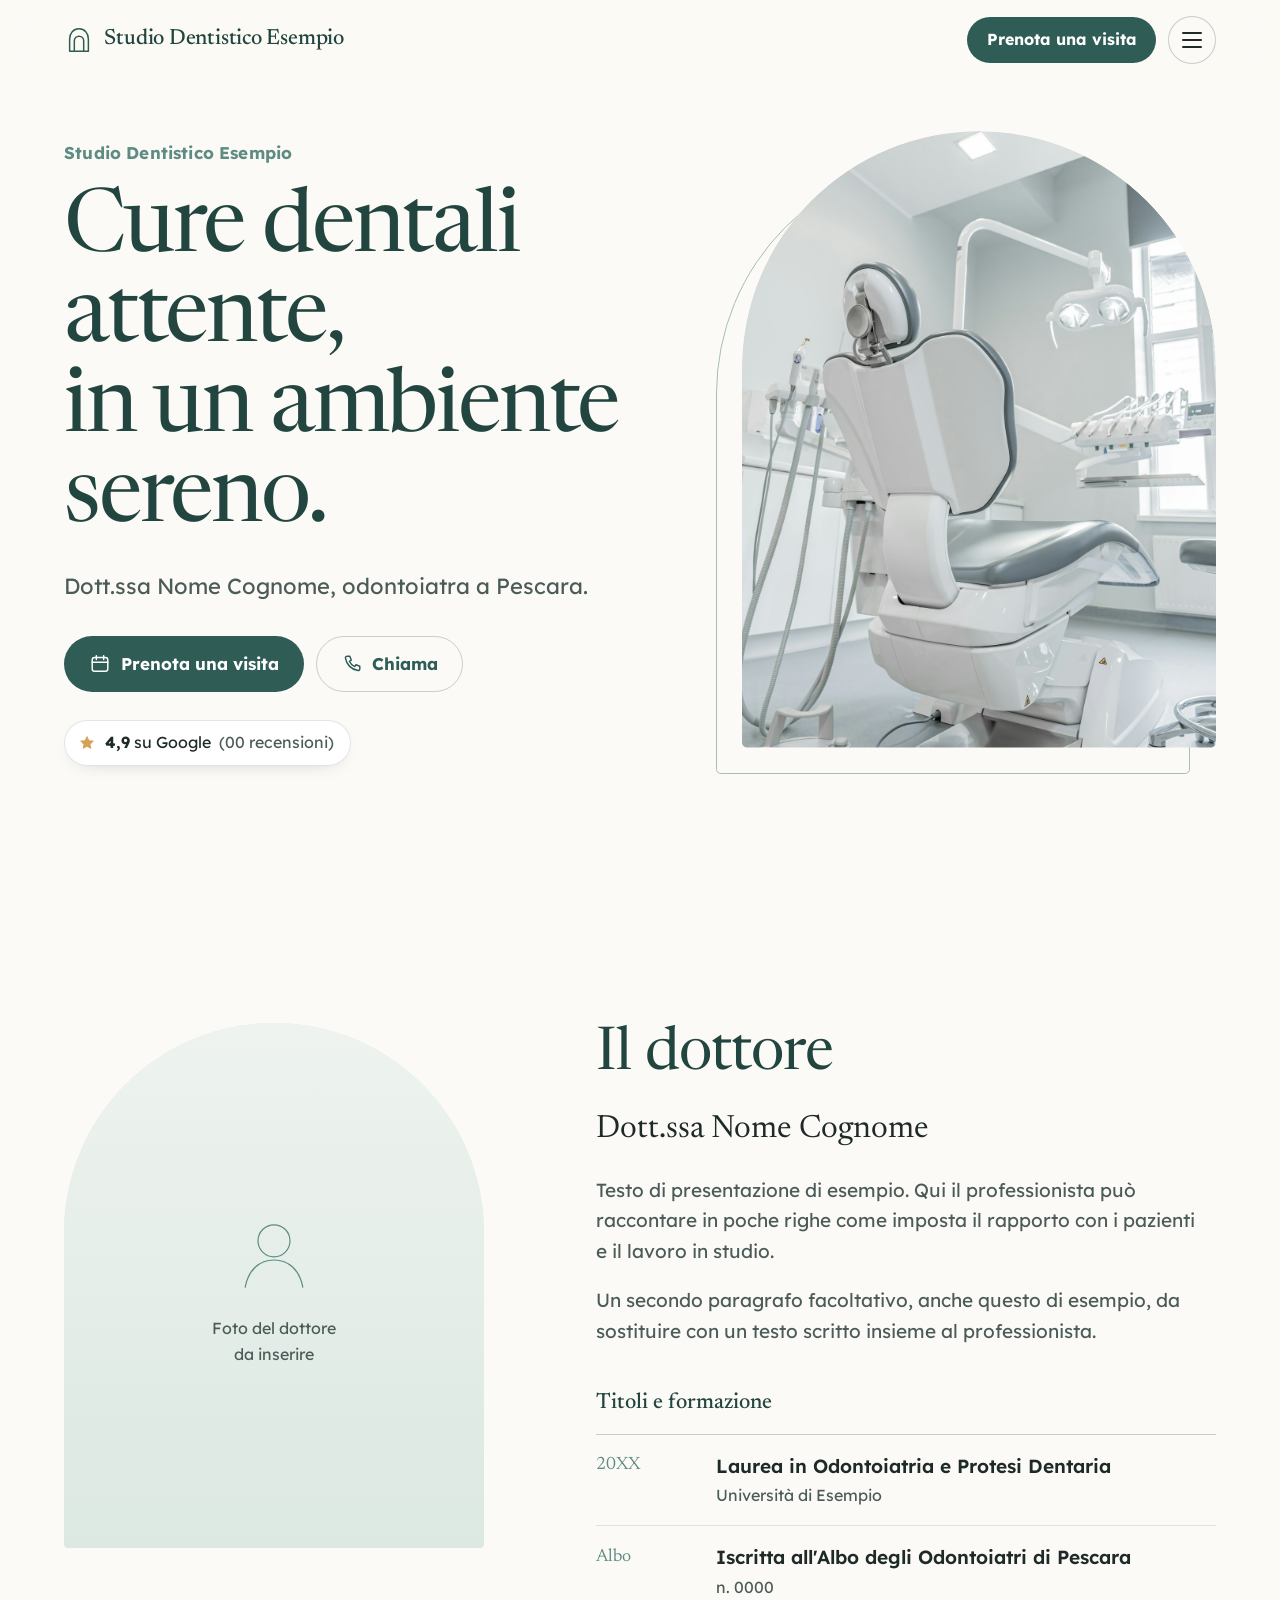
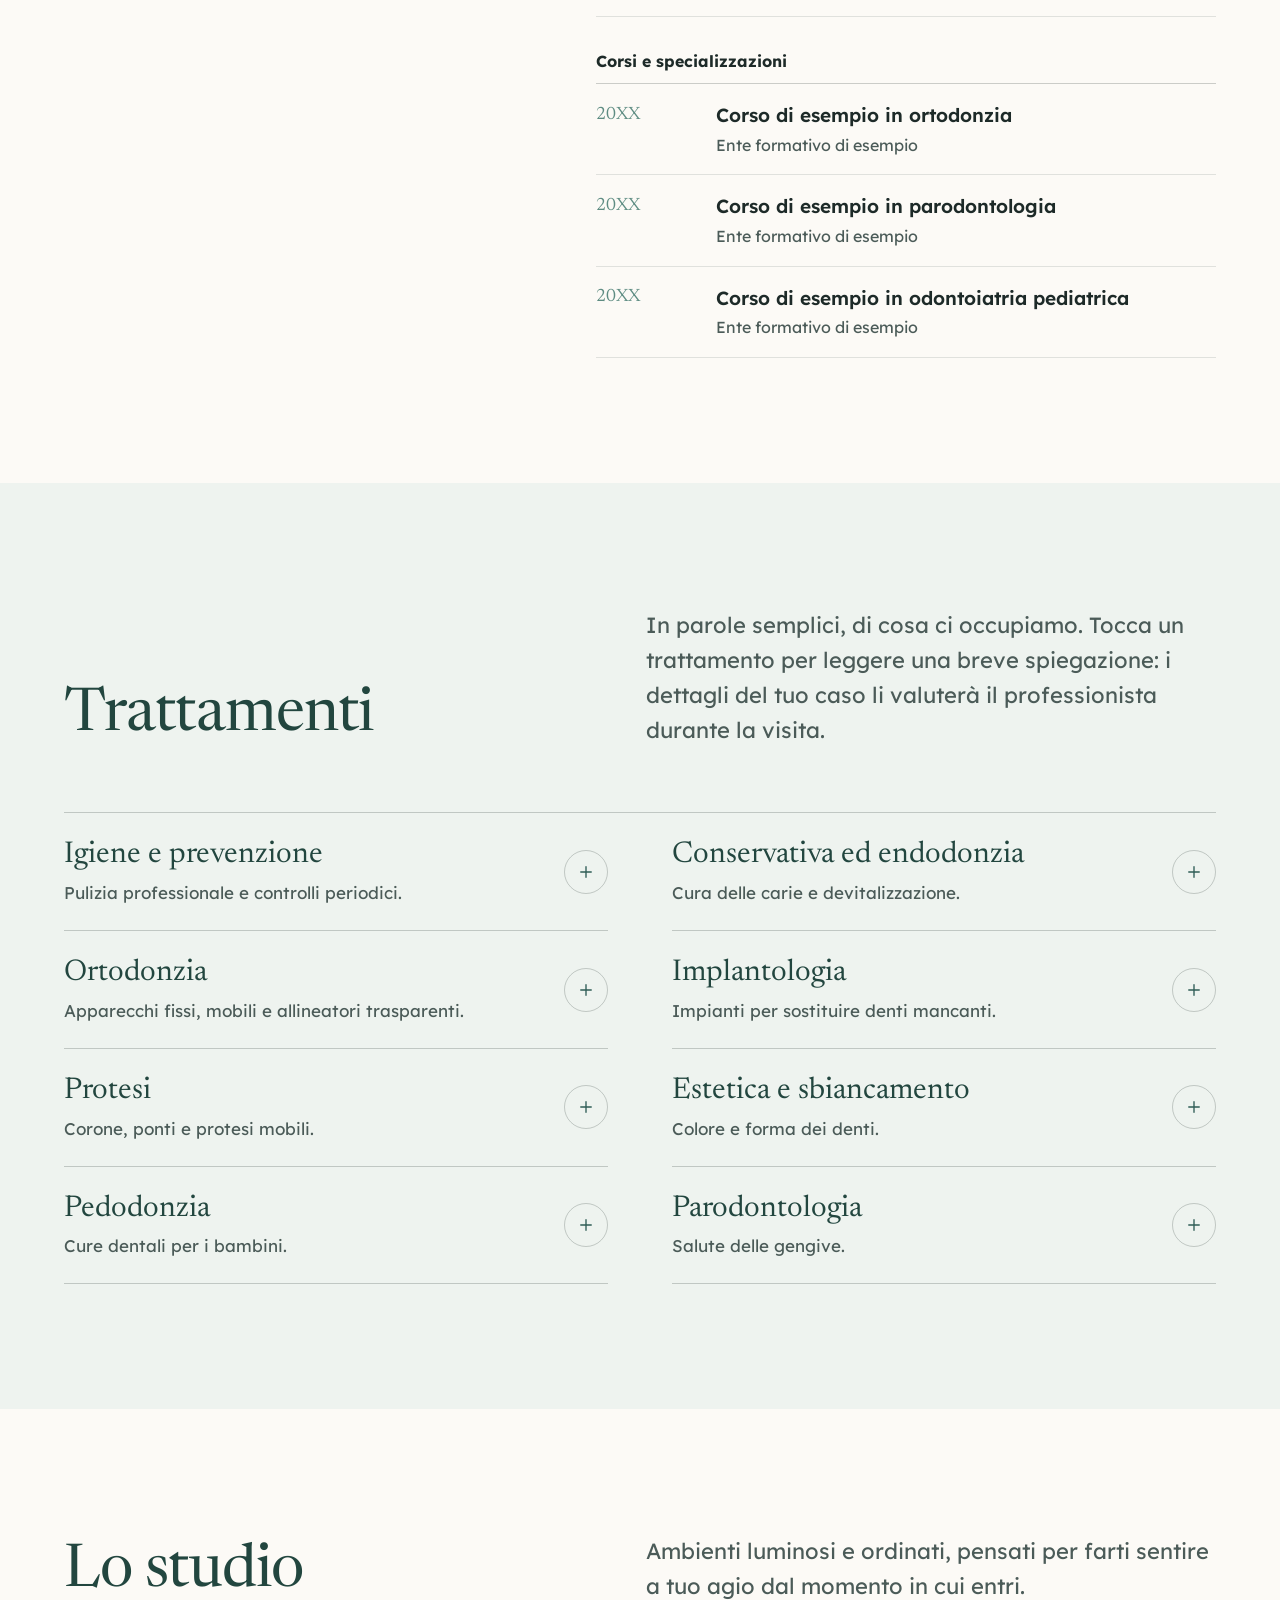
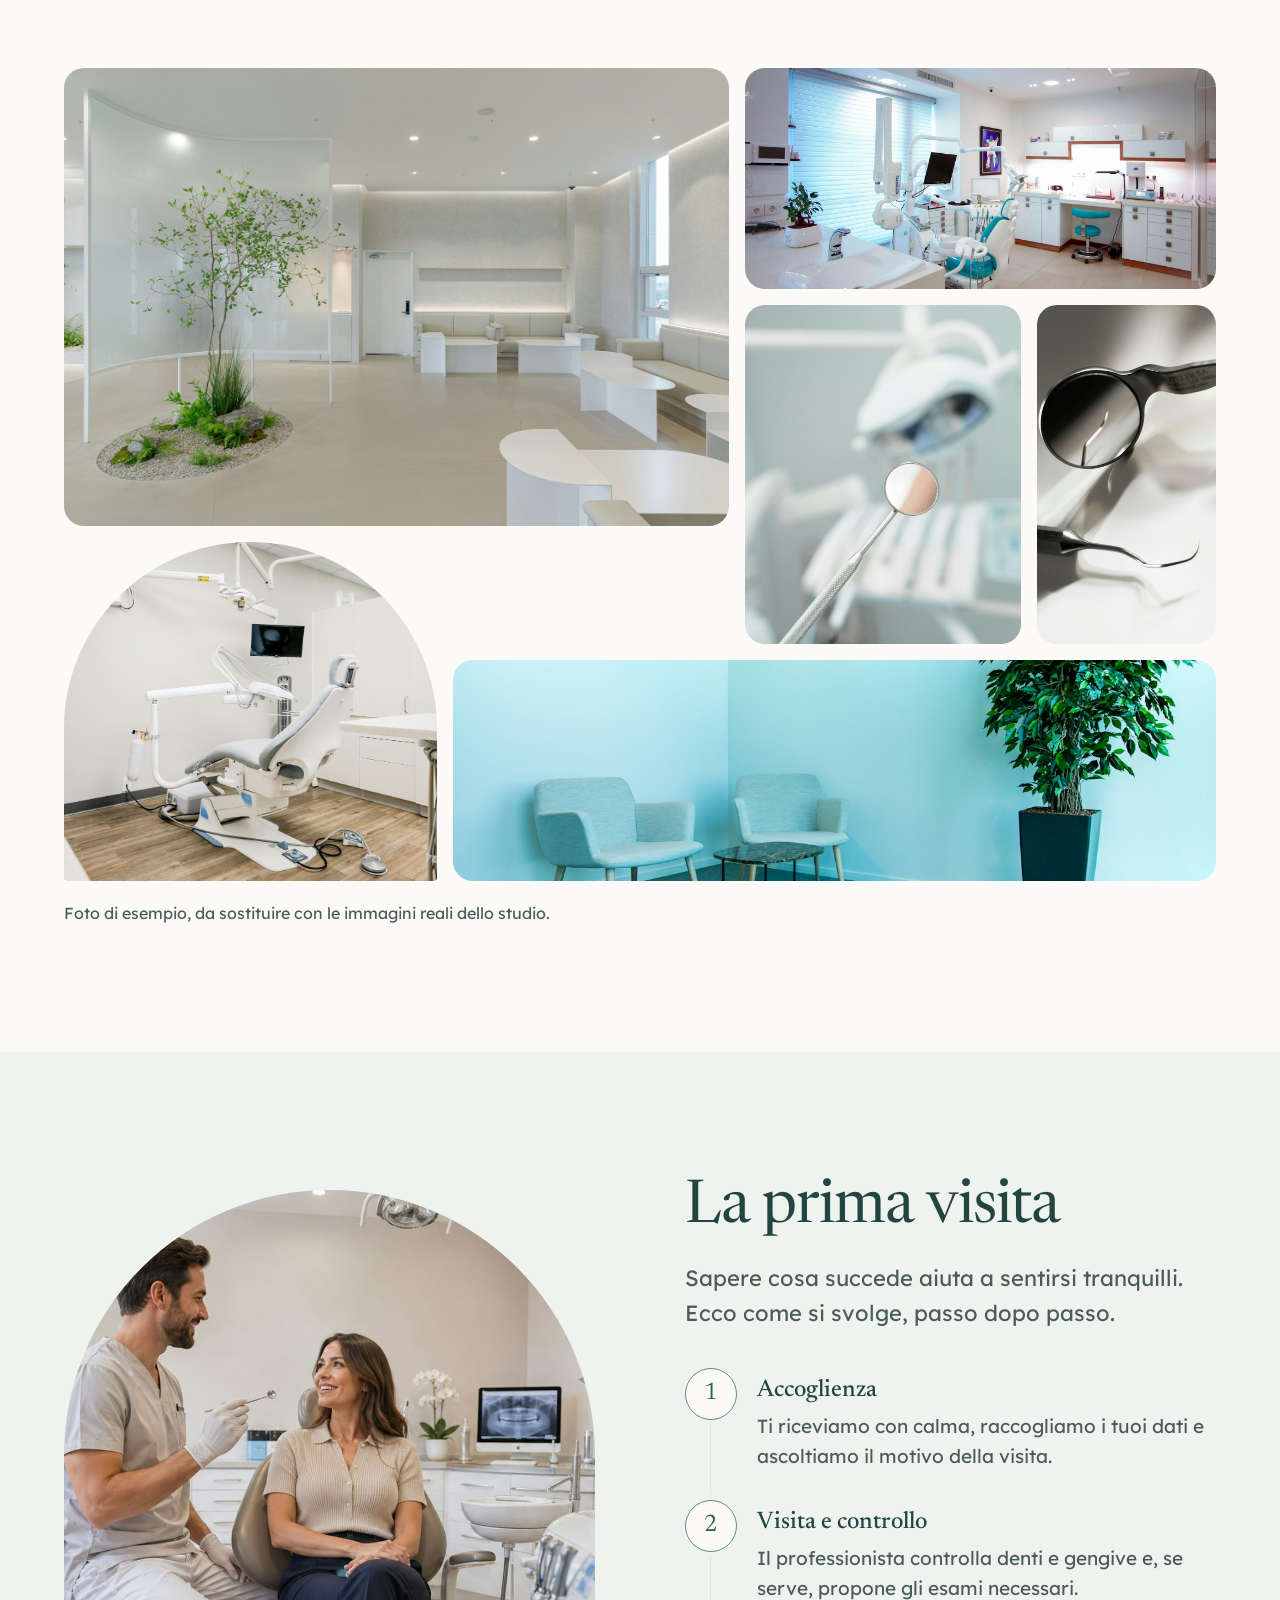
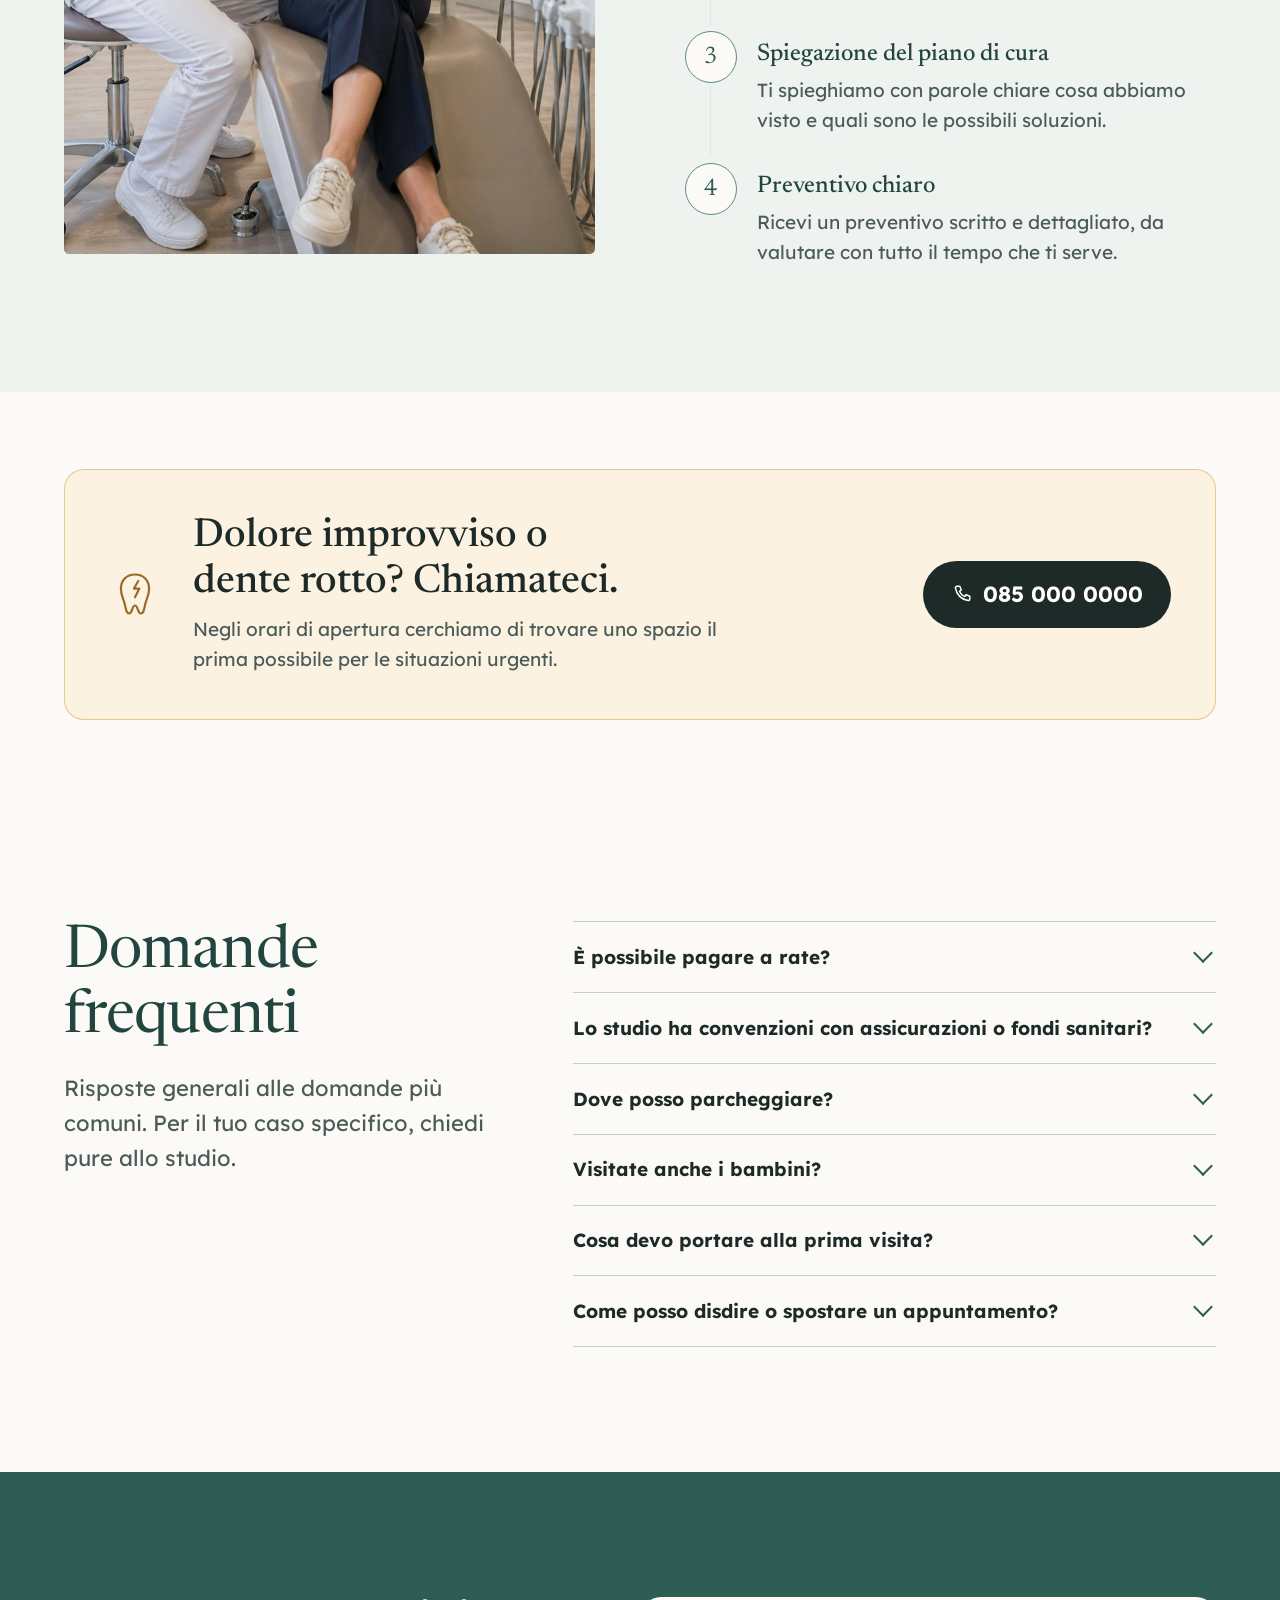
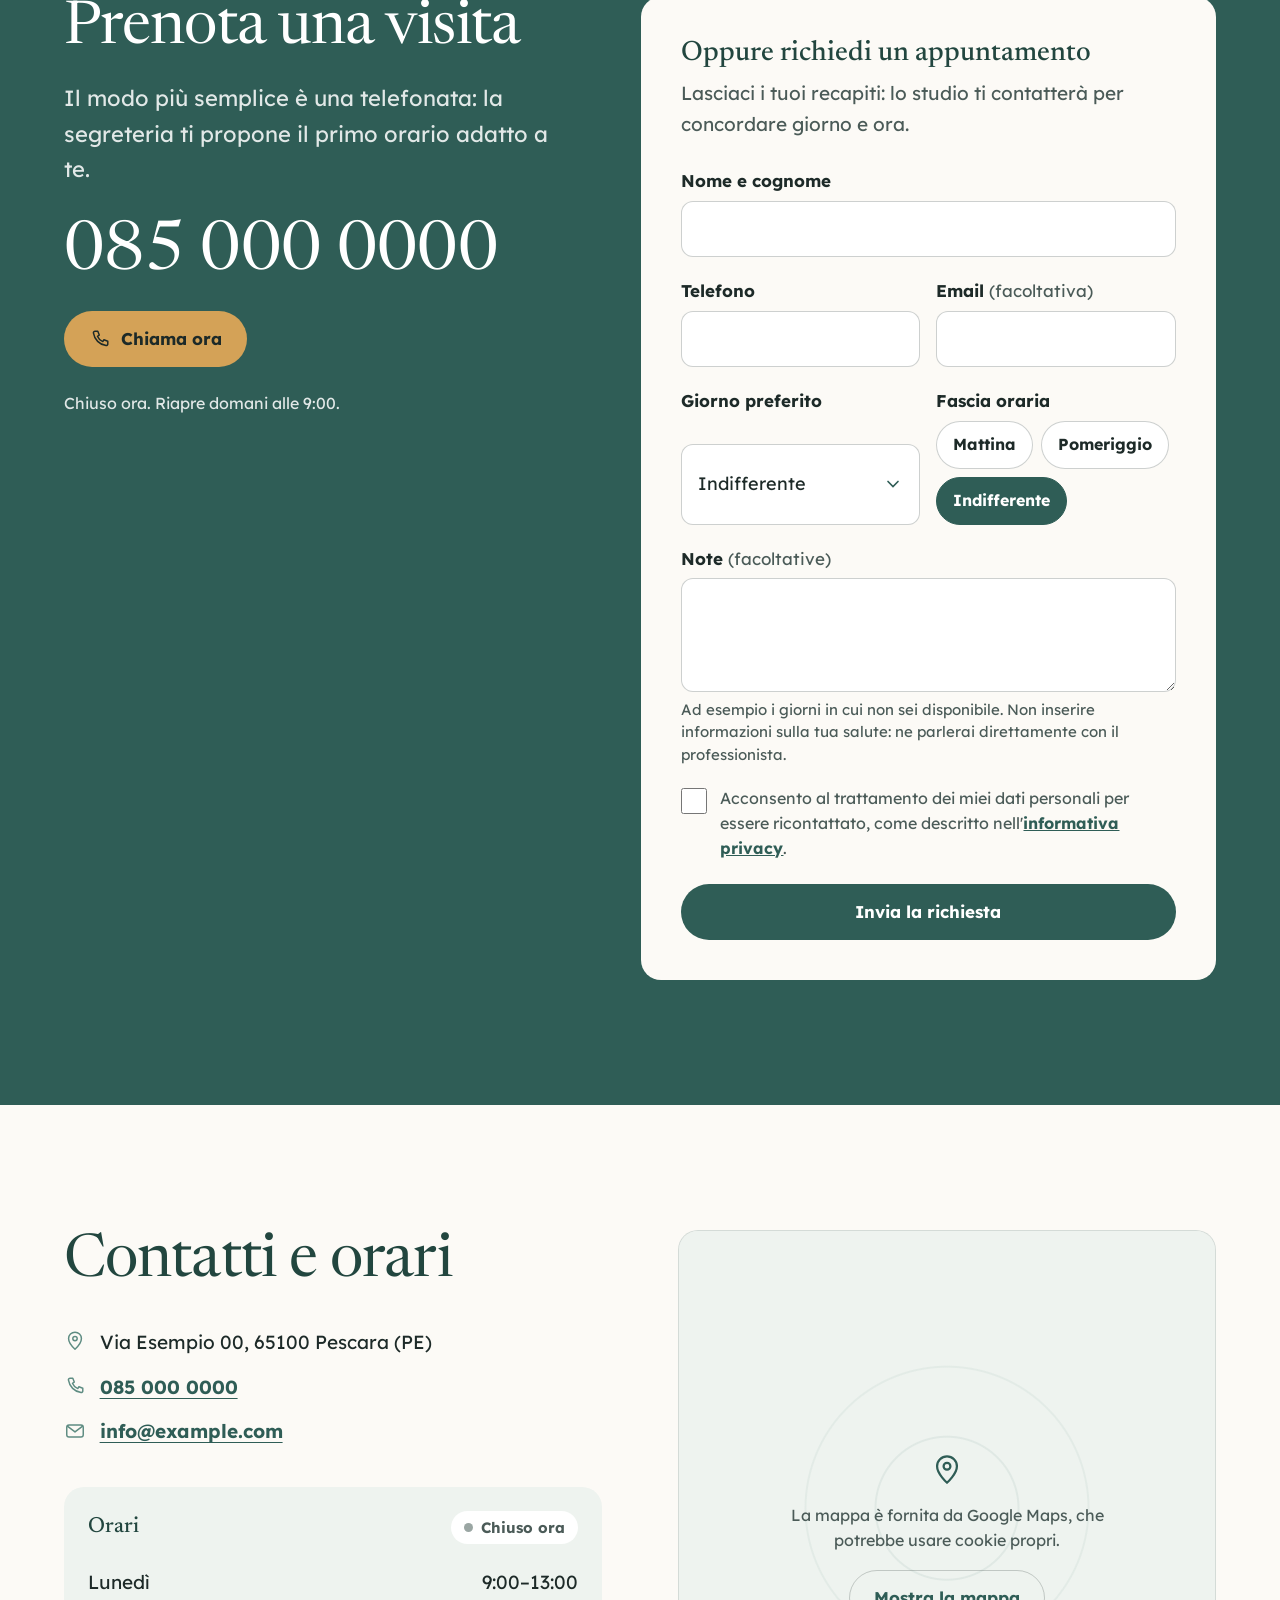
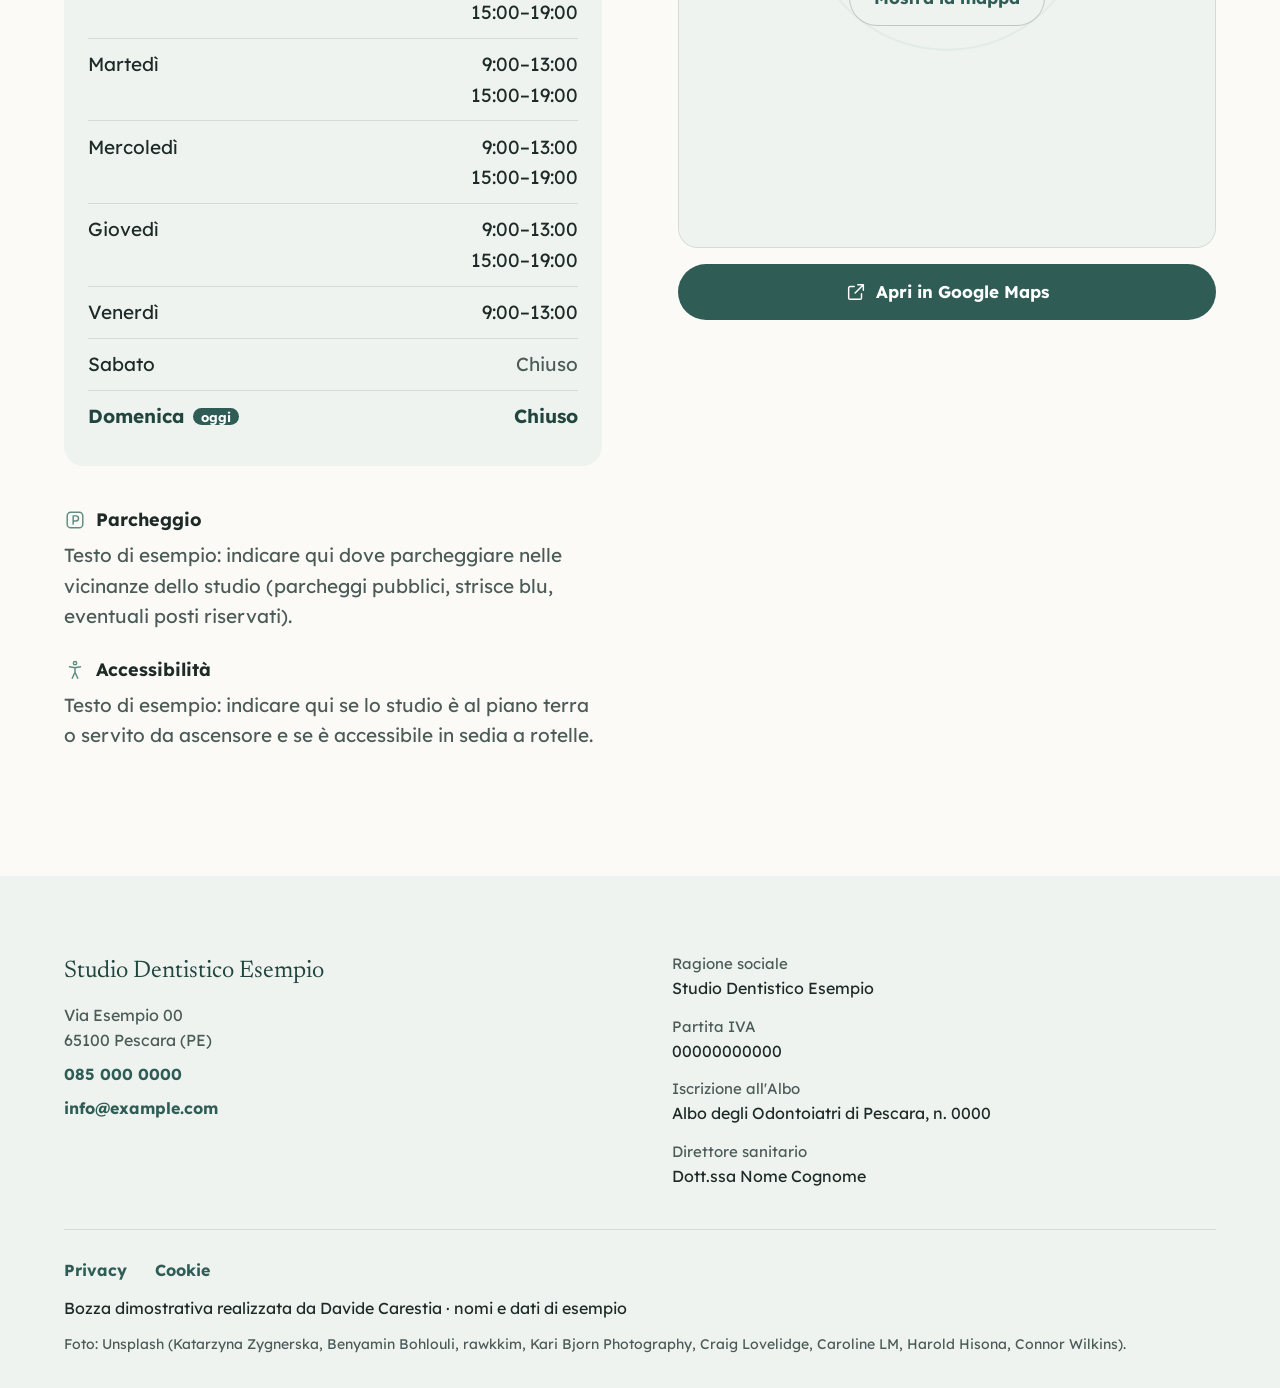
==== index.html @ 4a116925 "Bozza dimostrativa sito studio dentistico (modello configurabile) Co-Authored-By: Claude Opus 5.5 <n" ====
<!doctype html>
<html lang="it">
<head>
  <meta charset="utf-8">
  <meta name="viewport" content="width=device-width, initial-scale=1, viewport-fit=cover">
  <!-- Aggiornare questi meta tag insieme a config.js (WhatsApp e i social non leggono JavaScript) -->
  <title>Studio Dentistico Esempio — Pescara</title>
  <meta name="description" content="Studio Dentistico Esempio a Pescara: cure dentali attente, in un ambiente sereno. Orari, trattamenti, contatti e richiesta di appuntamento.">
  <meta name="robots" content="noindex, nofollow">
  <meta name="theme-color" content="#FCFAF6">

  <meta property="og:type" content="website">
  <meta property="og:locale" content="it_IT">
  <meta property="og:title" content="Studio Dentistico Esempio — Pescara">
  <meta property="og:description" content="Cure dentali attente, in un ambiente sereno. Bozza dimostrativa con dati di esempio.">
  <meta property="og:url" content="https://carestiadavide2004-cmd.github.io/bozza-dentista-v2/">
  <meta property="og:image" content="https://carestiadavide2004-cmd.github.io/bozza-dentista-v2/img/anteprima.jpg">
  <meta property="og:image:width" content="1200">
  <meta property="og:image:height" content="630">
  <meta property="og:image:alt" content="Studio Dentistico Esempio, Pescara">
  <meta name="twitter:card" content="summary_large_image">

  <link rel="icon" href="img/favicon.svg" type="image/svg+xml">
  <link rel="apple-touch-icon" href="img/apple-touch-icon.png">

  <link rel="preconnect" href="https://fonts.googleapis.com">
  <link rel="preconnect" href="https://fonts.gstatic.com" crossorigin>
  <link href="https://fonts.googleapis.com/css2?family=Lexend:wght@400;600;700&family=Newsreader:ital,opsz,wght@0,6..72,400;0,6..72,500;1,6..72,400&display=swap" rel="stylesheet">
  <link rel="stylesheet" href="style.css">

  <script src="config.js" defer></script>
  <script src="script.js" defer></script>
</head>
<body>
  <a class="skip-link" href="#contenuto">Vai al contenuto</a>

  <!-- ================= HEADER ================= -->
  <header class="header" id="header">
    <div class="header__bar wrap">
      <a class="logo" href="#home">
        <svg class="logo__mark" viewBox="0 0 32 32" aria-hidden="true"><path d="M16 4c-6 0-10 4.6-10 11v13h20V15C26 8.6 22 4 16 4z"/><path d="M11 28V17a5 5 0 0 1 10 0v11"/></svg>
        <span class="logo__name" data-text="studio.name">Studio Dentistico</span>
      </a>
      <div class="header__actions">
        <a class="btn btn--primary btn--sm header__cta" data-booking href="#prenota">Prenota una visita</a>
        <button class="burger" type="button" aria-expanded="false" aria-controls="menu" aria-label="Apri il menu">
          <span></span><span></span><span></span>
        </button>
      </div>
    </div>

    <nav class="menu" id="menu" aria-label="Sezioni del sito" hidden>
      <div class="menu__inner wrap">
        <ul class="menu__list">
          <li><a href="#home">Inizio</a></li>
          <li><a href="#dottore">Il dottore</a></li>
          <li><a href="#trattamenti">Trattamenti</a></li>
          <li><a href="#studio">Lo studio</a></li>
          <li><a href="#prima-visita">La prima visita</a></li>
          <li><a href="#urgenze">Urgenze</a></li>
          <li><a href="#faq">Domande frequenti</a></li>
          <li><a href="#prenota">Prenota</a></li>
          <li><a href="#contatti">Contatti e orari</a></li>
        </ul>
        <div class="menu__aside">
          <p class="menu__label">Telefono</p>
          <a class="menu__phone" data-tel><span data-text="studio.phone"></span></a>
          <p class="menu__label">Indirizzo</p>
          <p><span data-text="studio.address"></span><br><span data-text="studio.cap"></span> <span data-text="studio.city"></span></p>
        </div>
      </div>
    </nav>
  </header>

  <main id="contenuto">

    <!-- ================= HERO ================= -->
    <section class="hero" id="home">
      <div class="hero__grid wrap">
        <div class="hero__text">
          <h1 class="hero__studio" data-text="studio.name">Studio Dentistico</h1>
          <p class="hero__claim">Cure dentali attente, in&nbsp;un&nbsp;ambiente sereno.</p>
          <p class="hero__doctor"><span data-doctor-full></span>, odontoiatra a <span data-text="studio.city"></span>.</p>
          <div class="hero__actions">
            <a class="btn btn--primary" data-booking href="#prenota">
              <svg class="i" viewBox="0 0 24 24" aria-hidden="true"><rect x="3.5" y="5" width="17" height="15" rx="2.5"/><path d="M3.5 10h17M8 3v4M16 3v4"/></svg>
              Prenota una visita
            </a>
            <a class="btn btn--ghost" data-tel>
              <svg class="i" viewBox="0 0 24 24" aria-hidden="true"><path d="M6.6 3.5h3l1.6 4.2-2 1.3a10.6 10.6 0 0 0 5.8 5.8l1.3-2 4.2 1.6v3a1.8 1.8 0 0 1-1.9 1.8A16.4 16.4 0 0 1 4.8 5.4a1.8 1.8 0 0 1 1.8-1.9z"/></svg>
              Chiama
            </a>
          </div>
          <a class="rating" data-rating hidden>
            <svg class="rating__star" viewBox="0 0 24 24" aria-hidden="true"><path d="M12 3.2l2.6 5.4 5.9.8-4.3 4.1 1 5.8L12 16.6l-5.2 2.7 1-5.8-4.3-4.1 5.9-.8z"/></svg>
            <span><strong data-text="google.rating"></strong> su Google</span>
            <span class="rating__count">(<span data-text="google.reviews"></span> recensioni)</span>
          </a>
        </div>
        <div class="hero__visual">
          <div class="arch arch--hero">
            <img src="img/hero-studio.jpg" alt="Poltrona odontoiatrica in un ambulatorio luminoso" width="1200" height="1800" fetchpriority="high">
          </div>
          <div class="hero__arch-line" aria-hidden="true"></div>
        </div>
      </div>
    </section>

    <!-- ================= IL DOTTORE ================= -->
    <section class="section doctor" id="dottore" aria-labelledby="doctor-title">
      <div class="wrap doctor__grid">
        <div class="doctor__portrait">
          <div class="arch arch--portrait" data-doctor-photo>
            <!-- Segnaposto mostrato finché in config.js non c'è una foto -->
            <div class="portrait-ph">
              <svg viewBox="0 0 120 120" aria-hidden="true"><circle cx="60" cy="46" r="20"/><path d="M24 104c4-22 18-34 36-34s32 12 36 34"/></svg>
              <p>Foto del dottore<br>da inserire</p>
            </div>
          </div>
        </div>
        <div class="doctor__body">
          <h2 class="h2" id="doctor-title">Il dottore</h2>
          <p class="doctor__name"><span data-doctor-full></span></p>
          <div class="doctor__intro" data-doctor-intro></div>

          <div class="cv">
            <h3 class="h3">Titoli e formazione</h3>
            <ul class="cv__list">
              <li class="cv__row">
                <span class="cv__year" data-text="doctor.degree.year"></span>
                <span class="cv__what">
                  <span class="cv__title" data-text="doctor.degree.title"></span>
                  <span class="cv__org" data-text="doctor.degree.university"></span>
                </span>
              </li>
              <li class="cv__row">
                <span class="cv__year">Albo</span>
                <span class="cv__what">
                  <span class="cv__title"><span data-registered></span> all'Albo degli Odontoiatri di <span data-text="doctor.albo.province"></span></span>
                  <span class="cv__org">n. <span data-text="doctor.albo.number"></span></span>
                </span>
              </li>
            </ul>
            <h4 class="cv__sub" data-courses-title>Corsi e specializzazioni</h4>
            <ul class="cv__list" data-courses></ul>
          </div>
        </div>
      </div>
    </section>

    <!-- ================= TRATTAMENTI ================= -->
    <section class="section section--mist treatments" id="trattamenti" aria-labelledby="tr-title">
      <div class="wrap">
        <div class="section__head">
          <h2 class="h2" id="tr-title">Trattamenti</h2>
          <p class="lead">In parole semplici, di cosa ci occupiamo. Tocca un trattamento per leggere una breve spiegazione: i dettagli del tuo caso li valuterà il professionista durante la visita.</p>
        </div>
        <ul class="tr-grid" data-treatments></ul>
      </div>
    </section>

    <!-- ================= LO STUDIO ================= -->
    <section class="section studio" id="studio" aria-labelledby="studio-title">
      <div class="wrap">
        <div class="section__head">
          <h2 class="h2" id="studio-title">Lo studio</h2>
          <p class="lead">Ambienti luminosi e ordinati, pensati per farti sentire a tuo agio dal momento in cui entri.</p>
        </div>
        <ul class="gallery">
          <li class="gallery__item g1"><button type="button" data-lightbox="0"><img src="img/sala-attesa.jpg" alt="Sala d'attesa luminosa con sedute bianche e una pianta" width="1600" height="1067" loading="lazy"></button></li>
          <li class="gallery__item g2"><button type="button" data-lightbox="1"><img src="img/studio-moderno.jpg" alt="Ambulatorio con poltrona odontoiatrica e arredi bianchi" width="1600" height="1070" loading="lazy"></button></li>
          <li class="gallery__item g3"><button type="button" data-lightbox="2"><img src="img/dettaglio-specchietto.jpg" alt="Specchietto odontoiatrico in primo piano" width="1000" height="1500" loading="lazy"></button></li>
          <li class="gallery__item g4"><button type="button" data-lightbox="3"><img src="img/poltrona.jpg" alt="Poltrona odontoiatrica in un ambulatorio con pavimento in legno" width="1400" height="933" loading="lazy"></button></li>
          <li class="gallery__item g5"><button type="button" data-lightbox="4"><img src="img/angolo-attesa.jpg" alt="Angolo d'attesa con due poltroncine e una pianta" width="1200" height="800" loading="lazy"></button></li>
          <li class="gallery__item g6"><button type="button" data-lightbox="5"><img src="img/strumenti.jpg" alt="Specchietto e sonda odontoiatrica su un piano bianco" width="1000" height="1333" loading="lazy"></button></li>
        </ul>
        <p class="note">Foto di esempio, da sostituire con le immagini reali dello studio.</p>
      </div>
    </section>

    <!-- ================= LA PRIMA VISITA ================= -->
    <section class="section section--mist first" id="prima-visita" aria-labelledby="first-title">
      <div class="wrap first__grid">
        <div class="first__media">
          <div class="first__photo">
            <img src="img/dentista-paziente.jpg" alt="Una dentista parla con una paziente seduta sulla poltrona" width="1600" height="1200" loading="lazy">
          </div>
        </div>
        <div class="first__body">
          <h2 class="h2" id="first-title">La prima visita</h2>
          <p class="lead">Sapere cosa succede aiuta a sentirsi tranquilli. Ecco come si svolge, passo dopo passo.</p>
          <ol class="steps">
            <li class="step">
              <span class="step__n" aria-hidden="true">1</span>
              <div>
                <h3 class="step__title">Accoglienza</h3>
                <p>Ti riceviamo con calma, raccogliamo i tuoi dati e ascoltiamo il motivo della visita.</p>
              </div>
            </li>
            <li class="step">
              <span class="step__n" aria-hidden="true">2</span>
              <div>
                <h3 class="step__title">Visita e controllo</h3>
                <p>Il professionista controlla denti e gengive e, se serve, propone gli esami necessari.</p>
              </div>
            </li>
            <li class="step">
              <span class="step__n" aria-hidden="true">3</span>
              <div>
                <h3 class="step__title">Spiegazione del piano di cura</h3>
                <p>Ti spieghiamo con parole chiare cosa abbiamo visto e quali sono le possibili soluzioni.</p>
              </div>
            </li>
            <li class="step">
              <span class="step__n" aria-hidden="true">4</span>
              <div>
                <h3 class="step__title">Preventivo chiaro</h3>
                <p>Ricevi un preventivo scritto e dettagliato, da valutare con tutto il tempo che ti serve.</p>
              </div>
            </li>
          </ol>
        </div>
      </div>
    </section>

    <!-- ================= URGENZE ================= -->
    <section class="urgent-wrap" id="urgenze" aria-labelledby="urgent-title">
      <div class="wrap">
        <div class="urgent">
          <svg class="urgent__icon" viewBox="0 0 48 48" aria-hidden="true"><path d="M24 6c-8 0-13 5.6-13 13.4 0 5 2 8.4 3.2 12.6 1.4 5 1.5 10 4.3 10 3.2 0 2.6-7.4 5.5-7.4s2.3 7.4 5.5 7.4c2.8 0 2.9-5 4.3-10C35 27.8 37 24.4 37 19.4 37 11.6 32 6 24 6z"/><path d="M27 12l-4 7h5l-4 8"/></svg>
          <div class="urgent__text">
            <h2 class="urgent__title" id="urgent-title">Dolore improvviso o dente rotto? Chiamateci.</h2>
            <p>Negli orari di apertura cerchiamo di trovare uno spazio il prima possibile per le situazioni urgenti.</p>
          </div>
          <a class="urgent__phone" data-tel>
            <svg class="i" viewBox="0 0 24 24" aria-hidden="true"><path d="M6.6 3.5h3l1.6 4.2-2 1.3a10.6 10.6 0 0 0 5.8 5.8l1.3-2 4.2 1.6v3a1.8 1.8 0 0 1-1.9 1.8A16.4 16.4 0 0 1 4.8 5.4a1.8 1.8 0 0 1 1.8-1.9z"/></svg>
            <span data-text="studio.phone"></span>
          </a>
        </div>
      </div>
    </section>

    <!-- ================= FAQ ================= -->
    <section class="section faq" id="faq" aria-labelledby="faq-title">
      <div class="wrap faq__grid">
        <div>
          <h2 class="h2" id="faq-title">Domande frequenti</h2>
          <p class="lead">Risposte generali alle domande più comuni. Per il tuo caso specifico, chiedi pure allo studio.</p>
        </div>
        <div class="faq__list" data-faq></div>
      </div>
    </section>

    <!-- ================= PRENOTA ================= -->
    <section class="section section--deep book" id="prenota" aria-labelledby="book-title">
      <div class="wrap book__grid">
        <div class="book__call">
          <h2 class="h2" id="book-title">Prenota una visita</h2>
          <p class="lead">Il modo più semplice è una telefonata: la segreteria ti propone il primo orario adatto a te.</p>
          <a class="book__number" data-tel><span data-text="studio.phone"></span></a>
          <div class="book__btns">
            <a class="btn btn--call" data-tel>
              <span class="btn--call__ring" aria-hidden="true"></span>
              <svg class="i" viewBox="0 0 24 24" aria-hidden="true"><path d="M6.6 3.5h3l1.6 4.2-2 1.3a10.6 10.6 0 0 0 5.8 5.8l1.3-2 4.2 1.6v3a1.8 1.8 0 0 1-1.9 1.8A16.4 16.4 0 0 1 4.8 5.4a1.8 1.8 0 0 1 1.8-1.9z"/></svg>
              Chiama ora
            </a>
            <a class="btn btn--light" data-whatsapp hidden>
              <svg class="i" viewBox="0 0 24 24" aria-hidden="true"><path d="M4 20l1.2-3.8A8 8 0 1 1 8 19z"/><path d="M9 9.5c.3 2.4 2.2 4.4 4.7 4.9l1-1.2 1.8.8-.4 1.6c-3.6.4-7.6-3.5-7.2-7.1L10.5 8l.8 1.8z"/></svg>
              Scrivi su WhatsApp
            </a>
          </div>
          <p class="book__hours" data-open-status></p>
        </div>

        <div class="book__form-wrap">
          <form class="form" id="booking-form" novalidate>
            <h3 class="form__title">Oppure richiedi un appuntamento</h3>
            <p class="form__intro">Lasciaci i tuoi recapiti: lo studio ti contatterà per concordare giorno e ora.</p>

            <div class="field">
              <label for="f-name">Nome e cognome</label>
              <input id="f-name" name="nome" type="text" autocomplete="name" required>
              <p class="field__err" id="f-name-err" hidden>Scrivi il tuo nome e cognome.</p>
            </div>
            <div class="field-row">
              <div class="field">
                <label for="f-phone">Telefono</label>
                <input id="f-phone" name="telefono" type="tel" autocomplete="tel" inputmode="tel" required>
                <p class="field__err" id="f-phone-err" hidden>Scrivi un numero di telefono valido.</p>
              </div>
              <div class="field">
                <label for="f-email">Email <span class="optional">(facoltativa)</span></label>
                <input id="f-email" name="email" type="email" autocomplete="email">
                <p class="field__err" id="f-email-err" hidden>Controlla l'indirizzo email.</p>
              </div>
            </div>
            <div class="field-row">
              <div class="field">
                <label for="f-day">Giorno preferito</label>
                <select id="f-day" name="giorno" data-day-options>
                  <option value="Indifferente">Indifferente</option>
                </select>
              </div>
              <fieldset class="field field--choice">
                <legend>Fascia oraria</legend>
                <div class="choices">
                  <label class="choice"><input type="radio" name="fascia" value="Mattina"><span>Mattina</span></label>
                  <label class="choice"><input type="radio" name="fascia" value="Pomeriggio"><span>Pomeriggio</span></label>
                  <label class="choice"><input type="radio" name="fascia" value="Indifferente" checked><span>Indifferente</span></label>
                </div>
              </fieldset>
            </div>
            <div class="field">
              <label for="f-notes">Note <span class="optional">(facoltative)</span></label>
              <textarea id="f-notes" name="note" rows="3" maxlength="300" aria-describedby="f-notes-hint"></textarea>
              <p class="field__hint" id="f-notes-hint">Ad esempio i giorni in cui non sei disponibile. Non inserire informazioni sulla tua salute: ne parlerai direttamente con il professionista.</p>
            </div>
            <div class="field field--check">
              <input id="f-consent" name="consenso" type="checkbox" required>
              <label for="f-consent">Acconsento al trattamento dei miei dati personali per essere ricontattato, come descritto nell'<a data-privacy href="privacy.html">informativa privacy</a>.</label>
              <p class="field__err" id="f-consent-err" hidden>Per inviare la richiesta serve il tuo consenso.</p>
            </div>
            <button class="btn btn--primary btn--block" type="submit">Invia la richiesta</button>
          </form>

          <div class="summary" id="booking-summary" hidden tabindex="-1">
            <h3 class="form__title">Riepilogo della richiesta</h3>
            <dl class="summary__list" data-summary></dl>
            <p class="summary__note">Bozza dimostrativa: nel sito definitivo la richiesta arriverà allo studio via email.</p>
            <button class="btn btn--ghost" type="button" data-summary-back>Modifica la richiesta</button>
          </div>
        </div>
      </div>
    </section>

    <!-- ================= CONTATTI E ORARI ================= -->
    <section class="section contacts" id="contatti" aria-labelledby="ct-title">
      <div class="wrap contacts__grid">
        <div class="contacts__info">
          <h2 class="h2" id="ct-title">Contatti e orari</h2>

          <div class="contact-lines">
            <p class="contact-line">
              <svg class="i" viewBox="0 0 24 24" aria-hidden="true"><path d="M12 21s-7-6.2-7-11.6a7 7 0 0 1 14 0C19 14.8 12 21 12 21z"/><circle cx="12" cy="9.4" r="2.4"/></svg>
              <span><span data-text="studio.address"></span>, <span data-text="studio.cap"></span> <span data-text="studio.city"></span> (<span data-text="studio.province"></span>)</span>
            </p>
            <p class="contact-line">
              <svg class="i" viewBox="0 0 24 24" aria-hidden="true"><path d="M6.6 3.5h3l1.6 4.2-2 1.3a10.6 10.6 0 0 0 5.8 5.8l1.3-2 4.2 1.6v3a1.8 1.8 0 0 1-1.9 1.8A16.4 16.4 0 0 1 4.8 5.4a1.8 1.8 0 0 1 1.8-1.9z"/></svg>
              <a data-tel><span data-text="studio.phone"></span></a>
            </p>
            <p class="contact-line" data-if="studio.email">
              <svg class="i" viewBox="0 0 24 24" aria-hidden="true"><rect x="3" y="5.5" width="18" height="13" rx="2.5"/><path d="M4 7l8 6 8-6"/></svg>
              <a data-mail><span data-text="studio.email"></span></a>
            </p>
          </div>

          <div class="hours">
            <div class="hours__head">
              <h3 class="h3">Orari</h3>
              <span class="status" data-open-chip></span>
            </div>
            <table class="hours__table">
              <caption class="sr-only">Orari di apertura settimanali</caption>
              <tbody data-hours></tbody>
            </table>
          </div>

          <div class="howto">
            <div class="howto__item" data-if="parking">
              <h3 class="howto__title">
                <svg class="i" viewBox="0 0 24 24" aria-hidden="true"><rect x="3.5" y="3.5" width="17" height="17" rx="4"/><path d="M10 16.5v-9h3a2.8 2.8 0 0 1 0 5.6h-3"/></svg>
                Parcheggio
              </h3>
              <p data-text="parking"></p>
            </div>
            <div class="howto__item" data-if="accessibility">
              <h3 class="howto__title">
                <svg class="i" viewBox="0 0 24 24" aria-hidden="true"><circle cx="12" cy="4.5" r="1.8"/><path d="M6 8.5l6 1 6-1M12 9.5v5M9 21l3-6.5 3 6.5"/></svg>
                Accessibilità
              </h3>
              <p data-text="accessibility"></p>
            </div>
          </div>
        </div>

        <div class="map">
          <div class="map__frame" data-map>
            <div class="map__consent">
              <svg class="i i--lg" viewBox="0 0 24 24" aria-hidden="true"><path d="M12 21s-7-6.2-7-11.6a7 7 0 0 1 14 0C19 14.8 12 21 12 21z"/><circle cx="12" cy="9.4" r="2.4"/></svg>
              <p>La mappa è fornita da Google Maps, che potrebbe usare cookie propri.</p>
              <button class="btn btn--ghost" type="button" data-map-load>Mostra la mappa</button>
            </div>
          </div>
          <a class="btn btn--primary btn--block" data-maps target="_blank" rel="noopener">
            <svg class="i" viewBox="0 0 24 24" aria-hidden="true"><path d="M14 4h6v6M20 4l-9 9M18 14v4.5a1.5 1.5 0 0 1-1.5 1.5h-11A1.5 1.5 0 0 1 4 18.5v-11A1.5 1.5 0 0 1 5.5 6H10"/></svg>
            Apri in Google Maps
          </a>
        </div>
      </div>
    </section>
  </main>

  <!-- ================= FOOTER ================= -->
  <footer class="footer">
    <div class="wrap">
      <div class="footer__grid">
        <div>
          <p class="footer__name" data-text="studio.name"></p>
          <p><span data-text="studio.address"></span><br><span data-text="studio.cap"></span> <span data-text="studio.city"></span> (<span data-text="studio.province"></span>)</p>
          <p><a data-tel><span data-text="studio.phone"></span></a></p>
          <p data-if="studio.email"><a data-mail><span data-text="studio.email"></span></a></p>
        </div>
        <dl class="footer__legal">
          <div data-if="legal.company"><dt>Ragione sociale</dt><dd data-text="legal.company"></dd></div>
          <div data-if="legal.vat"><dt>Partita IVA</dt><dd data-text="legal.vat"></dd></div>
          <div data-if="doctor.albo.number"><dt>Iscrizione all'Albo</dt><dd>Albo degli Odontoiatri di <span data-text="doctor.albo.province"></span>, n. <span data-text="doctor.albo.number"></span></dd></div>
          <div data-if="legal.medicalDirector"><dt>Direttore sanitario</dt><dd data-text="legal.medicalDirector"></dd></div>
        </dl>
      </div>
      <div class="footer__bottom">
        <ul class="footer__links">
          <li><a data-privacy href="privacy.html">Privacy</a></li>
          <li><a data-cookie href="cookie.html">Cookie</a></li>
        </ul>
        <p class="footer__credit" data-text="credit"></p>
        <p class="footer__photos">Foto: Unsplash (Katarzyna Zygnerska, Benyamin Bohlouli, rawkkim, Kari Bjorn Photography, Craig Lovelidge, Caroline LM, Harold Hisona, Connor Wilkins).</p>
      </div>
    </div>
  </footer>

  <!-- Barra rapida su telefono -->
  <div class="quickbar" aria-label="Azioni rapide">
    <a class="quickbar__btn" data-tel>
      <svg class="i" viewBox="0 0 24 24" aria-hidden="true"><path d="M6.6 3.5h3l1.6 4.2-2 1.3a10.6 10.6 0 0 0 5.8 5.8l1.3-2 4.2 1.6v3a1.8 1.8 0 0 1-1.9 1.8A16.4 16.4 0 0 1 4.8 5.4a1.8 1.8 0 0 1 1.8-1.9z"/></svg>
      Chiama
    </a>
    <a class="quickbar__btn quickbar__btn--primary" data-booking href="#prenota">
      <svg class="i" viewBox="0 0 24 24" aria-hidden="true"><rect x="3.5" y="5" width="17" height="15" rx="2.5"/><path d="M3.5 10h17M8 3v4M16 3v4"/></svg>
      Prenota
    </a>
  </div>

  <!-- Lightbox galleria -->
  <dialog class="lightbox" id="lightbox" aria-label="Foto dello studio">
    <figure class="lightbox__figure">
      <img alt="">
      <figcaption></figcaption>
    </figure>
    <button class="lightbox__btn lightbox__close" type="button" aria-label="Chiudi">
      <svg viewBox="0 0 24 24" aria-hidden="true"><path d="M6 6l12 12M18 6L6 18"/></svg>
    </button>
    <button class="lightbox__btn lightbox__prev" type="button" aria-label="Foto precedente">
      <svg viewBox="0 0 24 24" aria-hidden="true"><path d="M15 5l-7 7 7 7"/></svg>
    </button>
    <button class="lightbox__btn lightbox__next" type="button" aria-label="Foto successiva">
      <svg viewBox="0 0 24 24" aria-hidden="true"><path d="M9 5l7 7-7 7"/></svg>
    </button>
  </dialog>
</body>
</html>
---- style.css ----
/* =============================================================
   Studio dentistico — modello di sito
   Token → base → componenti → sezioni
   ============================================================= */

:root {
  /* Colori */
  --paper: #FCFAF6;        /* bianco caldo, fondo principale */
  --mist: #EEF3EF;         /* salvia chiarissimo, sezioni alternate */
  --sage-100: #DCE8E2;
  --sage: #5E8C82;         /* salvia */
  --sage-deep: #2F5D56;    /* colore principale */
  --sage-ink: #22463F;
  --ink: #1D2A28;          /* testo */
  --ink-soft: #4B5B58;     /* testo secondario (AA su paper e mist) */
  --honey: #D4A257;        /* accento caldo, usato con moderazione */
  --honey-soft: #FBF2E2;
  --line: rgba(29, 42, 40, .12);
  --line-strong: rgba(29, 42, 40, .22);
  --error: #A13D2D;

  /* Tipografia */
  --serif: "Newsreader", Georgia, "Times New Roman", serif;
  --sans: "Lexend", system-ui, -apple-system, "Segoe UI", sans-serif;
  --fs: 1.125rem;          /* 18px: testo comodo anche per chi legge con fatica */
  --fs-sm: 1rem;
  --fs-lead: clamp(1.1875rem, 1.05rem + .5vw, 1.375rem);
  --fs-h2: clamp(2.25rem, 1.55rem + 2.8vw, 3.75rem);
  --fs-h3: 1.375rem;
  --fs-claim: clamp(2.75rem, 1.5rem + 5vw, 5.5rem);

  /* Spazi e forme */
  --gutter: 20px;
  --section: clamp(4.5rem, 3rem + 6vw, 8.5rem);
  --header-h: 68px;
  --r-sm: 12px;
  --r: 20px;
  --ease: cubic-bezier(.22, .61, .36, 1);
  --ease-out: cubic-bezier(.16, 1, .3, 1);
}
@media (min-width: 768px) {
  :root { --gutter: 40px; --header-h: 80px; --fs: 1.1875rem; }
}
@media (min-width: 1200px) {
  :root { --gutter: 64px; }
}

/* ---------- Base ---------- */
*, *::before, *::after { box-sizing: border-box; }
html { -webkit-text-size-adjust: 100%; scroll-behavior: smooth; scroll-padding-top: calc(var(--header-h) + 12px); }
body {
  margin: 0;
  font-family: var(--sans);
  font-size: var(--fs);
  line-height: 1.6;
  color: var(--ink);
  background: var(--paper);
  -webkit-font-smoothing: antialiased;
  overflow-x: hidden;
  padding-bottom: calc(76px + env(safe-area-inset-bottom));
}
@media (min-width: 768px) { body { padding-bottom: 0; } }
[hidden] { display: none !important; }
img, svg { display: block; max-width: 100%; }
img { height: auto; }
h1, h2, h3, h4, p, ul, ol, dl, dd, figure { margin: 0; }
ul, ol { padding: 0; list-style: none; }
a { color: inherit; }
button, input, select, textarea { font: inherit; color: inherit; }
button { cursor: pointer; }
:focus-visible { outline: 3px solid var(--honey); outline-offset: 3px; border-radius: 6px; }
.sr-only { position: absolute; width: 1px; height: 1px; overflow: hidden; clip: rect(0 0 0 0); white-space: nowrap; }

.wrap { width: 100%; max-width: 1280px; margin-inline: auto; padding-inline: var(--gutter); }

.skip-link {
  position: absolute; left: 12px; top: -80px; z-index: 300;
  padding: .8rem 1.1rem; border-radius: var(--r-sm);
  background: var(--sage-deep); color: #fff; text-decoration: none; font-weight: 700;
}
.skip-link:focus { top: 12px; }

.i { width: 22px; height: 22px; flex: none; fill: none; stroke: currentColor; stroke-width: 1.6; stroke-linecap: round; stroke-linejoin: round; }
.i--lg { width: 34px; height: 34px; }

/* ---------- Tipografia ---------- */
.h2 {
  font-family: var(--serif);
  font-size: var(--fs-h2);
  font-weight: 400;
  line-height: 1.08;
  letter-spacing: -.015em;
  color: var(--sage-ink);
  text-wrap: balance;
}
.h3 { font-family: var(--serif); font-size: var(--fs-h3); font-weight: 500; line-height: 1.25; color: var(--sage-ink); }
.lead { font-size: var(--fs-lead); line-height: 1.6; color: var(--ink-soft); max-width: 36rem; }
.note { margin-top: 1.25rem; font-size: var(--fs-sm); color: var(--ink-soft); }

/* ---------- Pulsanti ---------- */
.btn {
  display: inline-flex; align-items: center; justify-content: center; gap: .6rem;
  min-height: 56px; padding: .85rem 1.5rem;
  border-radius: 999px; border: 1.5px solid transparent;
  font-family: var(--sans); font-size: 1.0625rem; font-weight: 700; line-height: 1.2;
  text-decoration: none; text-align: center;
  transition: background-color .25s var(--ease), border-color .25s var(--ease), color .25s var(--ease), transform .2s var(--ease);
}
.btn:active { transform: translateY(1px); }
.btn--primary { background: var(--sage-deep); color: #fff; }
.btn--primary:hover { background: var(--sage-ink); }
.btn--ghost { background: transparent; color: var(--sage-deep); border-color: var(--line-strong); }
.btn--ghost:hover { border-color: var(--sage-deep); background: rgba(47, 93, 86, .05); }
.btn--light { background: #fff; color: var(--sage-ink); }
.btn--light:hover { background: var(--mist); }
.btn--sm { min-height: 46px; padding: .55rem 1.15rem; font-size: 1rem; }
.btn--block { width: 100%; }

/* ---------- Header ---------- */
.header { position: fixed; inset: 0 0 auto; z-index: 100; }
/* Sfondo sfocato su uno pseudo-elemento: un backdrop-filter sull'header
   renderebbe il menu "fixed" relativo all'header invece che alla finestra */
.header::before {
  content: ""; position: absolute; left: 0; right: 0; top: 0; height: var(--header-h); z-index: -1;
  background: rgba(252, 250, 246, .9);
  -webkit-backdrop-filter: blur(12px); backdrop-filter: blur(12px);
  border-bottom: 1px solid transparent;
  transition: border-color .3s var(--ease);
}
.header.is-scrolled::before, .header.is-open::before { border-bottom-color: var(--line); }
.header__bar { height: var(--header-h); display: flex; align-items: center; justify-content: space-between; gap: 1rem; }

.logo { display: inline-flex; align-items: center; gap: .65rem; text-decoration: none; min-width: 0; }
.logo__mark { width: 30px; height: 30px; flex: none; fill: none; stroke: var(--sage-deep); stroke-width: 1.6; stroke-linejoin: round; }
.logo__name {
  font-family: var(--serif); font-size: 1.25rem; font-weight: 500; letter-spacing: -.01em; color: var(--sage-ink);
  white-space: nowrap; overflow: hidden; text-overflow: ellipsis;
}
.header__actions { display: flex; align-items: center; gap: .75rem; flex: none; }
.header__cta { display: none; }
@media (min-width: 768px) { .header__cta { display: inline-flex; } .logo__name { font-size: 1.375rem; } }

.burger {
  width: 48px; height: 48px; border-radius: 50%;
  border: 1.5px solid var(--line-strong); background: var(--paper);
  display: grid; place-content: center; gap: 5px;
}
.burger span { display: block; width: 20px; height: 1.8px; border-radius: 2px; background: var(--ink); transition: transform .35s var(--ease-out), opacity .2s; }
.burger[aria-expanded="true"] span:nth-child(1) { transform: translateY(6.8px) rotate(45deg); }
.burger[aria-expanded="true"] span:nth-child(2) { opacity: 0; }
.burger[aria-expanded="true"] span:nth-child(3) { transform: translateY(-6.8px) rotate(-45deg); }

.menu {
  position: fixed; left: 0; right: 0; top: var(--header-h); bottom: 0;
  background: var(--paper);
  overflow-y: auto; overscroll-behavior: contain;
  border-top: 1px solid var(--line);
}
.menu.is-visible { animation: menu-in .35s var(--ease-out); }
@keyframes menu-in { from { opacity: 0; transform: translateY(-10px); } }
.menu__inner { display: grid; gap: 2.5rem; padding-top: 1.5rem; padding-bottom: 3rem; }
.menu__list a {
  display: block; padding: .6rem 0;
  font-family: var(--serif); font-size: clamp(1.75rem, 1.4rem + 1.6vw, 2.5rem); line-height: 1.2;
  color: var(--sage-ink); text-decoration: none;
  border-bottom: 1px solid var(--line);
}
.menu__list a:hover { color: var(--sage); }
.menu__label { font-size: var(--fs-sm); color: var(--ink-soft); margin-top: 1.25rem; }
.menu__phone { font-size: 1.5rem; font-weight: 700; color: var(--sage-deep); text-decoration: none; }
@media (min-width: 900px) {
  .menu__inner { grid-template-columns: 2fr 1fr; gap: 5rem; padding-top: 3rem; }
  .menu__list { columns: 2; column-gap: 3rem; }
  .menu__list li { break-inside: avoid; }
}

/* ---------- Hero ---------- */
.hero { padding-top: calc(var(--header-h) + clamp(1.5rem, 4vw, 3.5rem)); padding-bottom: var(--section); overflow: hidden; }
.hero__grid { display: grid; gap: 3rem; align-items: center; }
.hero__studio {
  font-family: var(--sans); font-size: 1.0625rem; font-weight: 700; letter-spacing: .01em;
  color: var(--sage); margin-bottom: 1.25rem;
}
.hero__claim {
  font-family: var(--serif); font-size: var(--fs-claim); font-weight: 400;
  line-height: 1.02; letter-spacing: -.025em; color: var(--sage-ink);
  max-width: 12.5ch;
  margin-bottom: 1.5rem;
}
.hero__doctor { font-size: var(--fs-lead); color: var(--ink-soft); margin-bottom: 2rem; }
.hero__actions { display: flex; flex-wrap: wrap; gap: .75rem; }
.hero__actions .btn { flex: 1 1 200px; }
@media (min-width: 560px) { .hero__actions .btn { flex: 0 0 auto; } }

.rating {
  display: inline-flex; flex-wrap: wrap; align-items: center; gap: .25rem .5rem;
  margin-top: 1.75rem; padding: .55rem 1rem .55rem .75rem;
  border-radius: 999px; background: #fff; border: 1px solid var(--line);
  font-size: 1rem; color: var(--ink); text-decoration: none;
  box-shadow: 0 6px 20px -14px rgba(29, 42, 40, .4);
}
a.rating[href]:hover { border-color: var(--line-strong); }
.rating__star { width: 20px; height: 20px; fill: var(--honey); }
.rating strong { font-weight: 700; }
.rating__count { color: var(--ink-soft); }

/* Archi: il motivo grafico dello studio */
.arch {
  position: relative; overflow: hidden;
  border-radius: 1000px 1000px var(--r) var(--r);
  background: var(--sage-100);
}
.arch img { width: 100%; height: 100%; object-fit: cover; }
.hero__visual { position: relative; max-width: 520px; width: 100%; margin-inline: auto; padding: 0 0 18px 18px; }
.arch--hero { aspect-ratio: 4 / 5; z-index: 1; }
.hero__arch-line {
  position: absolute; left: 0; bottom: 0; width: calc(100% - 18px); height: calc(100% - 18px);
  border: 1.5px solid var(--sage); border-radius: 1000px 1000px var(--r) var(--r);
  opacity: .55;
}
@media (min-width: 960px) {
  .hero__grid { grid-template-columns: minmax(0, 1.15fr) minmax(0, 1fr); gap: clamp(3rem, 6vw, 6rem); }
  .hero__visual { margin-right: 0; padding: 0 0 26px 26px; }
  .hero__arch-line { width: calc(100% - 26px); height: calc(100% - 26px); }
  .arch--hero { aspect-ratio: 4 / 5.2; }
}

/* Unico momento animato all'apertura della pagina */
@media (prefers-reduced-motion: no-preference) {
  .hero__studio, .hero__claim, .hero__doctor, .hero__actions, .rating { animation: rise .9s var(--ease-out) both; }
  .hero__claim { animation-delay: .08s; }
  .hero__doctor { animation-delay: .18s; }
  .hero__actions { animation-delay: .26s; }
  .rating { animation-delay: .34s; }
  .arch--hero { animation: unveil 1.3s var(--ease-out) both .1s; }
  .hero__arch-line { animation: fade 1.2s var(--ease) both .6s; }
}
@keyframes rise { from { opacity: 0; transform: translateY(14px); } }
@keyframes unveil { from { clip-path: inset(100% 0 0 0 round 1000px 1000px 20px 20px); } to { clip-path: inset(0 0 0 0 round 1000px 1000px 20px 20px); } }
@keyframes fade { from { opacity: 0; } }

/* ---------- Sezioni ---------- */
.section { padding-block: var(--section); }
.section--mist { background: var(--mist); }
.section--deep { background: var(--sage-deep); color: #fff; }
.section__head { display: grid; gap: 1.25rem; margin-bottom: clamp(2.5rem, 5vw, 4rem); }
@media (min-width: 960px) {
  .section__head { grid-template-columns: minmax(0, 1fr) minmax(0, 1.1fr); align-items: end; gap: 4rem; }
}

/* ---------- Il dottore ---------- */
.doctor__grid { display: grid; gap: 3rem; }
.doctor__portrait { max-width: 420px; width: 100%; }
.arch--portrait { aspect-ratio: 4 / 5; }
.portrait-ph {
  position: absolute; inset: 0; display: grid; place-content: center; justify-items: center; gap: 1rem;
  background: linear-gradient(180deg, var(--mist), var(--sage-100));
  text-align: center; color: var(--ink-soft); font-size: var(--fs-sm);
}
.portrait-ph svg { width: 96px; fill: none; stroke: var(--sage); stroke-width: 1.5; stroke-linecap: round; }
.doctor__name { font-family: var(--serif); font-size: clamp(1.5rem, 1.2rem + 1vw, 2rem); margin: 1rem 0 1.25rem; color: var(--ink); }
.doctor__intro { max-width: 38rem; color: var(--ink-soft); }
.doctor__intro p + p { margin-top: 1em; }

.cv { margin-top: 2.75rem; max-width: 40rem; }
.cv .h3 { margin-bottom: 1rem; }
.cv__list { border-top: 1px solid var(--line-strong); }
.cv__row {
  display: grid; grid-template-columns: 4.5rem 1fr; gap: 1rem;
  padding: 1rem 0; border-bottom: 1px solid var(--line);
}
.cv__year { font-family: var(--serif); font-size: 1.125rem; color: var(--sage); font-variant-numeric: lining-nums tabular-nums; padding-top: .05rem; }
.cv__what { display: grid; gap: .15rem; }
.cv__title { font-weight: 600; color: var(--ink); }
.cv__org { font-size: var(--fs-sm); color: var(--ink-soft); }
.cv__sub { font-family: var(--sans); font-size: 1rem; font-weight: 700; color: var(--ink); margin: 2rem 0 .5rem; }
@media (min-width: 640px) { .cv__row { grid-template-columns: 6rem 1fr; gap: 1.5rem; } }
@media (min-width: 960px) {
  .doctor__grid { grid-template-columns: minmax(0, 5fr) minmax(0, 7fr); gap: clamp(3rem, 7vw, 7rem); align-items: start; }
  .doctor__portrait { position: sticky; top: calc(var(--header-h) + 2rem); }
}

/* ---------- Trattamenti ---------- */
.tr-grid { display: grid; border-top: 1px solid var(--line-strong); }
@media (min-width: 900px) { .tr-grid { grid-template-columns: 1fr 1fr; column-gap: 4rem; } }
.tr { border-bottom: 1px solid var(--line-strong); }
.tr__toggle {
  width: 100%; display: grid; grid-template-columns: 1fr auto; gap: .35rem 1.25rem; align-items: center;
  padding: 1.5rem 0; background: none; border: 0; text-align: left;
}
.tr__name { font-family: var(--serif); font-size: clamp(1.5rem, 1.25rem + .8vw, 1.875rem); line-height: 1.2; color: var(--sage-ink); }
.tr__short { grid-column: 1; color: var(--ink-soft); font-size: 1.0625rem; }
.tr__plus {
  grid-column: 2; grid-row: 1 / span 2;
  width: 44px; height: 44px; border-radius: 50%; border: 1.5px solid var(--line-strong);
  display: grid; place-items: center; transition: background-color .25s var(--ease), border-color .25s var(--ease);
}
.tr__plus svg { width: 18px; height: 18px; fill: none; stroke: var(--sage-deep); stroke-width: 1.8; stroke-linecap: round; transition: transform .35s var(--ease-out); }
.tr__toggle:hover .tr__plus { border-color: var(--sage-deep); }
.tr__toggle[aria-expanded="true"] .tr__plus { background: var(--sage-deep); border-color: var(--sage-deep); }
.tr__toggle[aria-expanded="true"] .tr__plus svg { stroke: #fff; transform: rotate(45deg); }
.tr__panel { display: grid; grid-template-rows: 0fr; transition: grid-template-rows .4s var(--ease-out); }
.tr__panel > div { overflow: hidden; }
.tr.is-open .tr__panel { grid-template-rows: 1fr; }
.tr__panel p { color: var(--ink); max-width: 34rem; padding-bottom: .75rem; }
.tr__panel a { display: inline-block; margin-bottom: 1.5rem; font-weight: 700; color: var(--sage-deep); text-underline-offset: 4px; }

/* ---------- Galleria ---------- */
.gallery { display: grid; grid-template-columns: repeat(2, minmax(0, 1fr)); gap: 10px; }
.gallery__item { min-width: 0; }
.gallery__item button {
  display: block; width: 100%; height: 100%; padding: 0; border: 0; border-radius: var(--r-sm);
  overflow: hidden; background: var(--sage-100); cursor: zoom-in;
}
.gallery__item img { width: 100%; height: 100%; object-fit: cover; transition: transform .8s var(--ease-out); }
.gallery__item button:hover img { transform: scale(1.03); }
.g1, .g4 { grid-column: 1 / -1; aspect-ratio: 3 / 2; }
.g2, .g5 { aspect-ratio: 1; }
.g3, .g6 { aspect-ratio: 3 / 4; }
@media (min-width: 900px) {
  .gallery { grid-template-columns: repeat(12, minmax(0, 1fr)); grid-auto-rows: clamp(80px, 8vw, 116px); gap: 16px; }
  .gallery__item { aspect-ratio: auto !important; }
  .gallery__item button { border-radius: var(--r); }
  .g1 { grid-column: 1 / 8; grid-row: 1 / 5; }
  .g2 { grid-column: 8 / 13; grid-row: 1 / 3; }
  .g3 { grid-column: 8 / 11; grid-row: 3 / 6; }
  .g6 { grid-column: 11 / 13; grid-row: 3 / 6; }
  .g4 { grid-column: 1 / 5; grid-row: 5 / 8; }
  .g5 { grid-column: 5 / 13; grid-row: 6 / 8; }
  .g4 button { border-radius: 1000px 1000px var(--r) var(--r); } /* l'arco ritorna anche qui */
}

/* Lightbox */
.lightbox {
  width: 100vw; height: 100dvh; max-width: none; max-height: none; margin: 0; padding: 0; border: 0;
  background: rgba(20, 32, 30, .94); color: #fff;
}
.lightbox[open] { display: grid; place-items: center; }
.lightbox::backdrop { background: rgba(20, 32, 30, .6); }
.lightbox__figure { display: grid; justify-items: center; gap: 1rem; padding: 72px 16px 88px; max-width: 100%; }
.lightbox__figure img { max-width: min(1200px, 100%); max-height: calc(100dvh - 180px); width: auto; border-radius: var(--r-sm); object-fit: contain; }
.lightbox__figure figcaption { font-size: 1rem; color: rgba(255,255,255,.85); text-align: center; max-width: 40rem; }
.lightbox__btn {
  position: absolute; width: 52px; height: 52px; border-radius: 50%;
  border: 1.5px solid rgba(255,255,255,.35); background: rgba(255,255,255,.08); color: #fff;
  display: grid; place-items: center;
}
.lightbox__btn:hover { background: rgba(255,255,255,.18); }
.lightbox__btn svg { width: 22px; height: 22px; fill: none; stroke: currentColor; stroke-width: 1.8; stroke-linecap: round; stroke-linejoin: round; }
.lightbox__close { top: 14px; right: 14px; }
.lightbox__prev { left: 14px; bottom: 18px; }
.lightbox__next { right: 14px; bottom: 18px; }
@media (min-width: 768px) {
  .lightbox__prev, .lightbox__next { top: 50%; bottom: auto; transform: translateY(-50%); }
  .lightbox__prev { left: 24px; } .lightbox__next { right: 24px; }
}
.lightbox.is-anim .lightbox__figure img { animation: fade .35s var(--ease); }

/* ---------- La prima visita ---------- */
.first__grid { display: grid; gap: 3rem; }
.first__photo { overflow: hidden; border-radius: var(--r); aspect-ratio: 4 / 3; }
.first__photo img { width: 100%; height: 100%; object-fit: cover; }
.first__body .lead { margin: 1.25rem 0 2.25rem; }
.steps { display: grid; gap: 0; counter-reset: none; }
.step { position: relative; display: grid; grid-template-columns: 52px 1fr; gap: 1.25rem; padding-bottom: 1.75rem; }
.step:last-child { padding-bottom: 0; }
.step::before { /* filo che unisce i passaggi */
  content: ""; position: absolute; left: 25px; top: 56px; bottom: 6px; width: 1.5px; background: var(--sage-100);
}
.step:last-child::before { display: none; }
.step__n {
  width: 52px; height: 52px; border-radius: 50%;
  display: grid; place-items: center;
  font-family: var(--serif); font-size: 1.5rem; color: var(--sage-deep);
  background: var(--paper); border: 1.5px solid var(--sage);
}
.step__title { font-family: var(--serif); font-size: 1.5rem; font-weight: 500; color: var(--sage-ink); margin: .55rem 0 .35rem; line-height: 1.2; }
.step p { color: var(--ink-soft); }
@media (min-width: 960px) {
  .first__grid { grid-template-columns: minmax(0, 1fr) minmax(0, 1fr); gap: clamp(3rem, 7vw, 7rem); align-items: center; }
  .first__photo { aspect-ratio: 4 / 5; border-radius: 1000px 1000px var(--r) var(--r); }
}

/* ---------- Urgenze ---------- */
.urgent-wrap { padding-block: clamp(3rem, 6vw, 5rem); }
.urgent {
  display: grid; gap: 1.5rem; align-items: center;
  padding: clamp(1.5rem, 4vw, 2.75rem);
  border-radius: var(--r);
  background: var(--honey-soft);
  border: 1.5px solid rgba(212, 162, 87, .55);
}
.urgent__icon { width: 52px; height: 52px; fill: none; stroke: #9A6B24; stroke-width: 2; stroke-linecap: round; stroke-linejoin: round; }
.urgent__title { font-family: var(--serif); font-size: clamp(1.75rem, 1.3rem + 1.8vw, 2.5rem); font-weight: 500; line-height: 1.15; color: var(--ink); margin-bottom: .5rem; text-wrap: balance; }
.urgent__text p { color: var(--ink-soft); max-width: 36rem; }
.urgent__phone {
  display: inline-flex; align-items: center; justify-content: center; gap: .65rem;
  min-height: 64px; padding: 1rem 1.75rem; border-radius: 999px;
  background: var(--ink); color: #fff; text-decoration: none;
  font-size: 1.375rem; font-weight: 700; white-space: nowrap;
}
.urgent__phone:hover { background: var(--sage-ink); }
@media (min-width: 900px) { .urgent { grid-template-columns: auto 1fr auto; gap: 2rem; } }

/* ---------- FAQ ---------- */
.faq__grid { display: grid; gap: 2.5rem; }
.faq__grid .lead { margin-top: 1.25rem; }
.faq__list { border-top: 1px solid var(--line-strong); }
.qa { border-bottom: 1px solid var(--line-strong); }
.qa summary {
  list-style: none; cursor: pointer;
  display: flex; justify-content: space-between; align-items: center; gap: 1.25rem;
  padding: 1.35rem 0; min-height: 64px;
  font-weight: 700; font-size: 1.1875rem; line-height: 1.4; color: var(--ink);
}
.qa summary::-webkit-details-marker { display: none; }
.qa summary::after {
  content: ""; flex: none; width: 14px; height: 14px; margin-right: 6px;
  border-right: 2px solid var(--sage-deep); border-bottom: 2px solid var(--sage-deep);
  transform: translateY(-4px) rotate(45deg); transition: transform .3s var(--ease-out);
}
.qa[open] summary::after { transform: translateY(3px) rotate(-135deg); }
.qa summary:hover { color: var(--sage-deep); }
.qa__a { padding: 0 0 1.5rem; color: var(--ink-soft); max-width: 40rem; }
.qa[open] .qa__a { animation: rise .4s var(--ease-out); }
@media (min-width: 960px) { .faq__grid { grid-template-columns: minmax(0, 1fr) minmax(0, 1.5fr); gap: 5rem; } }

/* ---------- Prenota ---------- */
.book .h2 { color: #fff; }
.book .lead { color: rgba(255,255,255,.86); margin-top: 1.25rem; }
.book__grid { display: grid; gap: 3rem; }
.book__number {
  display: inline-block; margin: 2rem 0 1.5rem;
  font-family: var(--serif); font-size: clamp(2.5rem, 1.6rem + 4vw, 4.25rem); line-height: 1; letter-spacing: -.01em;
  color: #fff; text-decoration: none; font-variant-numeric: lining-nums;
}
.book__btns { display: flex; flex-wrap: wrap; gap: .75rem; }
.btn--call { position: relative; background: var(--honey); color: var(--ink); isolation: isolate; }
.btn--call:hover { background: #E2B46B; }
.btn--call__ring {
  position: absolute; inset: 0; border-radius: inherit; z-index: -1;
  box-shadow: 0 0 0 0 rgba(212, 162, 87, .55);
}
@media (prefers-reduced-motion: no-preference) {
  .btn--call__ring { animation: ring 2.8s var(--ease) infinite; }
  .btn--call .i { animation: nudge 2.8s var(--ease) infinite; }
}
@keyframes ring { 0% { box-shadow: 0 0 0 0 rgba(212, 162, 87, .5); } 70%, 100% { box-shadow: 0 0 0 16px rgba(212, 162, 87, 0); } }
@keyframes nudge { 0%, 80%, 100% { transform: rotate(0); } 84% { transform: rotate(-12deg); } 88% { transform: rotate(10deg); } 92% { transform: rotate(-6deg); } }
.book__hours { margin-top: 1.5rem; color: rgba(255,255,255,.86); font-size: var(--fs-sm); }

.book__form-wrap {
  background: var(--paper); color: var(--ink);
  border-radius: var(--r); padding: clamp(1.5rem, 4vw, 2.5rem);
}
@media (min-width: 960px) {
  .book__grid { grid-template-columns: minmax(0, 1fr) minmax(0, 1.15fr); gap: clamp(3rem, 6vw, 6rem); align-items: start; }
  .book__call { position: sticky; top: calc(var(--header-h) + 2.5rem); }
}

/* ---------- Modulo ---------- */
.form__title { font-family: var(--serif); font-size: 1.75rem; font-weight: 500; line-height: 1.2; color: var(--sage-ink); }
.form__intro { color: var(--ink-soft); margin: .5rem 0 1.75rem; }
.field { display: grid; gap: .4rem; margin: 0 0 1.25rem; min-width: 0; }
.field label, .field legend { font-weight: 700; font-size: 1.0625rem; }
.optional { font-weight: 400; color: var(--ink-soft); }
.field input:not([type="checkbox"]):not([type="radio"]), .field select, .field textarea {
  width: 100%; min-height: 56px; padding: .8rem 1rem;
  border: 1.5px solid var(--line-strong); border-radius: var(--r-sm);
  background: #fff; font-size: 1.125rem;
  transition: border-color .2s var(--ease), box-shadow .2s var(--ease);
}
.field select {
  appearance: none; -webkit-appearance: none;
  background: #fff url("data:image/svg+xml,%3Csvg xmlns='http://www.w3.org/2000/svg' viewBox='0 0 24 24' fill='none' stroke='%232F5D56' stroke-width='2' stroke-linecap='round'%3E%3Cpath d='M6 9l6 6 6-6'/%3E%3C/svg%3E") right 1rem center / 20px no-repeat;
  padding-right: 3rem;
}
.field textarea { min-height: 110px; resize: vertical; }
.field input:focus, .field select:focus, .field textarea:focus { outline: none; border-color: var(--sage-deep); box-shadow: 0 0 0 4px rgba(47, 93, 86, .16); }
.field [aria-invalid="true"] { border-color: var(--error) !important; }
.field__err { color: var(--error); font-weight: 700; font-size: 1rem; }
.field__hint { color: var(--ink-soft); font-size: .9375rem; line-height: 1.5; }
.field-row { display: grid; gap: 0 1rem; }
@media (min-width: 640px) { .field-row { grid-template-columns: 1fr 1fr; } }

.field--choice { border: 0; padding: 0; }
.field--choice legend { padding: 0; margin-bottom: .4rem; }
.choices { display: flex; flex-wrap: wrap; gap: .5rem; }
.choice { position: relative; }
.choice input { position: absolute; opacity: 0; inset: 0; margin: 0; cursor: pointer; }
.choice span {
  display: inline-flex; align-items: center; min-height: 48px; padding: .5rem 1rem;
  border: 1.5px solid var(--line-strong); border-radius: 999px; background: #fff; font-size: 1rem;
  transition: background-color .2s, border-color .2s, color .2s;
}
.choice input:checked + span { background: var(--sage-deep); border-color: var(--sage-deep); color: #fff; }
.choice input:focus-visible + span { outline: 3px solid var(--honey); outline-offset: 2px; }

.field--check { grid-template-columns: auto 1fr; align-items: start; gap: .3rem .85rem; margin: .5rem 0 1.5rem; }
.field--check input { width: 26px; height: 26px; margin: .1rem 0 0; accent-color: var(--sage-deep); cursor: pointer; }
.field--check label { font-weight: 400; font-size: 1rem; line-height: 1.55; color: var(--ink-soft); cursor: pointer; }
.field--check label a { color: var(--sage-deep); font-weight: 700; }
.field--check .field__err { grid-column: 2; }

.summary:focus { outline: none; }
.summary__list { margin: 1.25rem 0; border-top: 1px solid var(--line); }
.summary__list div { display: grid; grid-template-columns: 9rem 1fr; gap: 1rem; padding: .7rem 0; border-bottom: 1px solid var(--line); }
.summary__list dt { color: var(--ink-soft); }
.summary__list dd { font-weight: 700; overflow-wrap: anywhere; }
.summary__note {
  padding: 1rem 1.1rem; margin-bottom: 1.5rem; border-radius: var(--r-sm);
  background: var(--honey-soft); border-left: 3px solid var(--honey); color: var(--ink);
}
@media (max-width: 479px) { .summary__list div { grid-template-columns: 1fr; gap: .1rem; } }

/* ---------- Contatti e orari ---------- */
.contacts__grid { display: grid; gap: 3rem; }
.contact-lines { margin: 2rem 0 2.5rem; display: grid; gap: .9rem; }
.contact-line { display: flex; gap: .85rem; align-items: flex-start; font-size: 1.1875rem; }
.contact-line .i { color: var(--sage); margin-top: .2rem; }
.contact-line a { color: var(--sage-deep); font-weight: 700; text-decoration-thickness: 1px; text-underline-offset: 4px; }

.hours { padding: 1.5rem; border-radius: var(--r); background: var(--mist); }
.hours__head { display: flex; justify-content: space-between; align-items: center; gap: 1rem; flex-wrap: wrap; margin-bottom: .75rem; }
.status {
  display: inline-flex; align-items: center; gap: .5rem;
  padding: .3rem .8rem; border-radius: 999px; font-size: .9375rem; font-weight: 700;
  background: #fff; color: var(--ink-soft);
}
.status::before { content: ""; width: 9px; height: 9px; border-radius: 50%; background: #9AA6A3; }
.status.is-open { color: var(--sage-deep); }
.status.is-open::before { background: #3E9C77; box-shadow: 0 0 0 3px rgba(62, 156, 119, .2); }
.hours__table { width: 100%; border-collapse: collapse; }
.hours__table th, .hours__table td { padding: .65rem 0; border-bottom: 1px solid var(--line); text-align: left; font-weight: 400; vertical-align: top; }
.hours__table tr:last-child th, .hours__table tr:last-child td { border-bottom: 0; }
.hours__table td { text-align: right; font-variant-numeric: tabular-nums; }
.hours__table .closed { color: var(--ink-soft); }
.hours__table .slot { display: block; white-space: nowrap; }
.hours__table tr.is-today th, .hours__table tr.is-today td { font-weight: 700; color: var(--sage-ink); }
.hours__table tr.is-today th::after {
  content: "oggi"; margin-left: .5rem; padding: .05rem .5rem; border-radius: 999px;
  background: var(--sage-deep); color: #fff; font-size: .8125rem; font-weight: 700; vertical-align: 2px;
}

.howto { display: grid; gap: 1.5rem; margin-top: 2.5rem; }
.howto__title { display: flex; align-items: center; gap: .6rem; font-size: 1.125rem; font-weight: 700; margin-bottom: .35rem; }
.howto__title .i { color: var(--sage); }
.howto p { color: var(--ink-soft); }

.map { display: grid; gap: 1rem; align-content: start; }
.map__frame {
  position: relative; overflow: hidden; border-radius: var(--r);
  aspect-ratio: 4 / 3.4; background: var(--mist); border: 1px solid var(--line);
}
.map__frame iframe { position: absolute; inset: 0; width: 100%; height: 100%; border: 0; }
.map__consent {
  position: absolute; inset: 0; display: grid; place-content: center; justify-items: center; gap: 1rem;
  padding: 1.5rem; text-align: center; color: var(--ink-soft);
  background:
    radial-gradient(circle at 50% 45%, transparent 0 70px, rgba(94,140,130,.10) 71px 72px, transparent 73px 140px, rgba(94,140,130,.08) 141px 142px, transparent 143px),
    var(--mist);
}
.map__consent .i { color: var(--sage-deep); }
.map__consent p { max-width: 22rem; font-size: 1rem; }
@media (min-width: 960px) {
  .contacts__grid { grid-template-columns: minmax(0, 1fr) minmax(0, 1fr); gap: clamp(3rem, 6vw, 6rem); }
  .map { position: sticky; top: calc(var(--header-h) + 2rem); }
  .map__frame { aspect-ratio: 4 / 4.6; }
}

/* ---------- Footer ---------- */
.footer { background: var(--mist); padding: clamp(3rem, 6vw, 5rem) 0 2rem; font-size: 1rem; color: var(--ink-soft); }
.footer__grid { display: grid; gap: 2rem; padding-bottom: 2.5rem; border-bottom: 1px solid var(--line); }
.footer__grid p + p { margin-top: .5rem; }
.footer__name { font-family: var(--serif); font-size: 1.5rem; color: var(--sage-ink); margin-bottom: .75rem; }
.footer a { color: var(--sage-deep); font-weight: 700; text-decoration: none; }
.footer a:hover { text-decoration: underline; }
.footer__legal { display: grid; gap: .8rem; align-content: start; }
.footer__legal dt { font-size: .9375rem; }
.footer__legal dd { color: var(--ink); }
.footer__bottom { padding-top: 1.75rem; display: grid; gap: .75rem; }
.footer__links { display: flex; gap: 1.75rem; }
.footer__credit { color: var(--ink); }
.footer__photos { font-size: .875rem; }
@media (min-width: 768px) { .footer__grid { grid-template-columns: 1fr 1fr; gap: 4rem; } }

/* ---------- Barra rapida (telefono) ---------- */
.quickbar {
  position: fixed; left: 0; right: 0; bottom: 0; z-index: 90;
  display: grid; grid-template-columns: 1fr 1fr; gap: 10px;
  padding: 10px 12px calc(10px + env(safe-area-inset-bottom));
  background: rgba(252, 250, 246, .94);
  -webkit-backdrop-filter: blur(12px); backdrop-filter: blur(12px);
  border-top: 1px solid var(--line);
}
.quickbar__btn {
  display: inline-flex; align-items: center; justify-content: center; gap: .5rem;
  min-height: 54px; border-radius: 999px; text-decoration: none; font-weight: 700; font-size: 1.0625rem;
  border: 1.5px solid var(--line-strong); color: var(--sage-deep); background: #fff;
}
.quickbar__btn--primary { background: var(--sage-deep); border-color: var(--sage-deep); color: #fff; }
@media (min-width: 768px) { .quickbar { display: none; } }

/* ---------- Pagine segnaposto (privacy, cookie) ---------- */
.legal-page { padding-top: calc(var(--header-h) + 3rem); padding-bottom: var(--section); }
.legal-page .h2 { margin-bottom: 1.5rem; }
.legal-page p { max-width: 40rem; color: var(--ink-soft); }
.legal-page p + p { margin-top: 1rem; }
.legal-page .btn { margin-top: 2rem; }

/* ---------- Riduzione del movimento ---------- */
@media (prefers-reduced-motion: reduce) {
  html { scroll-behavior: auto; }
  *, *::before, *::after { animation-duration: .001ms !important; animation-iteration-count: 1 !important; transition-duration: .001ms !important; }
}
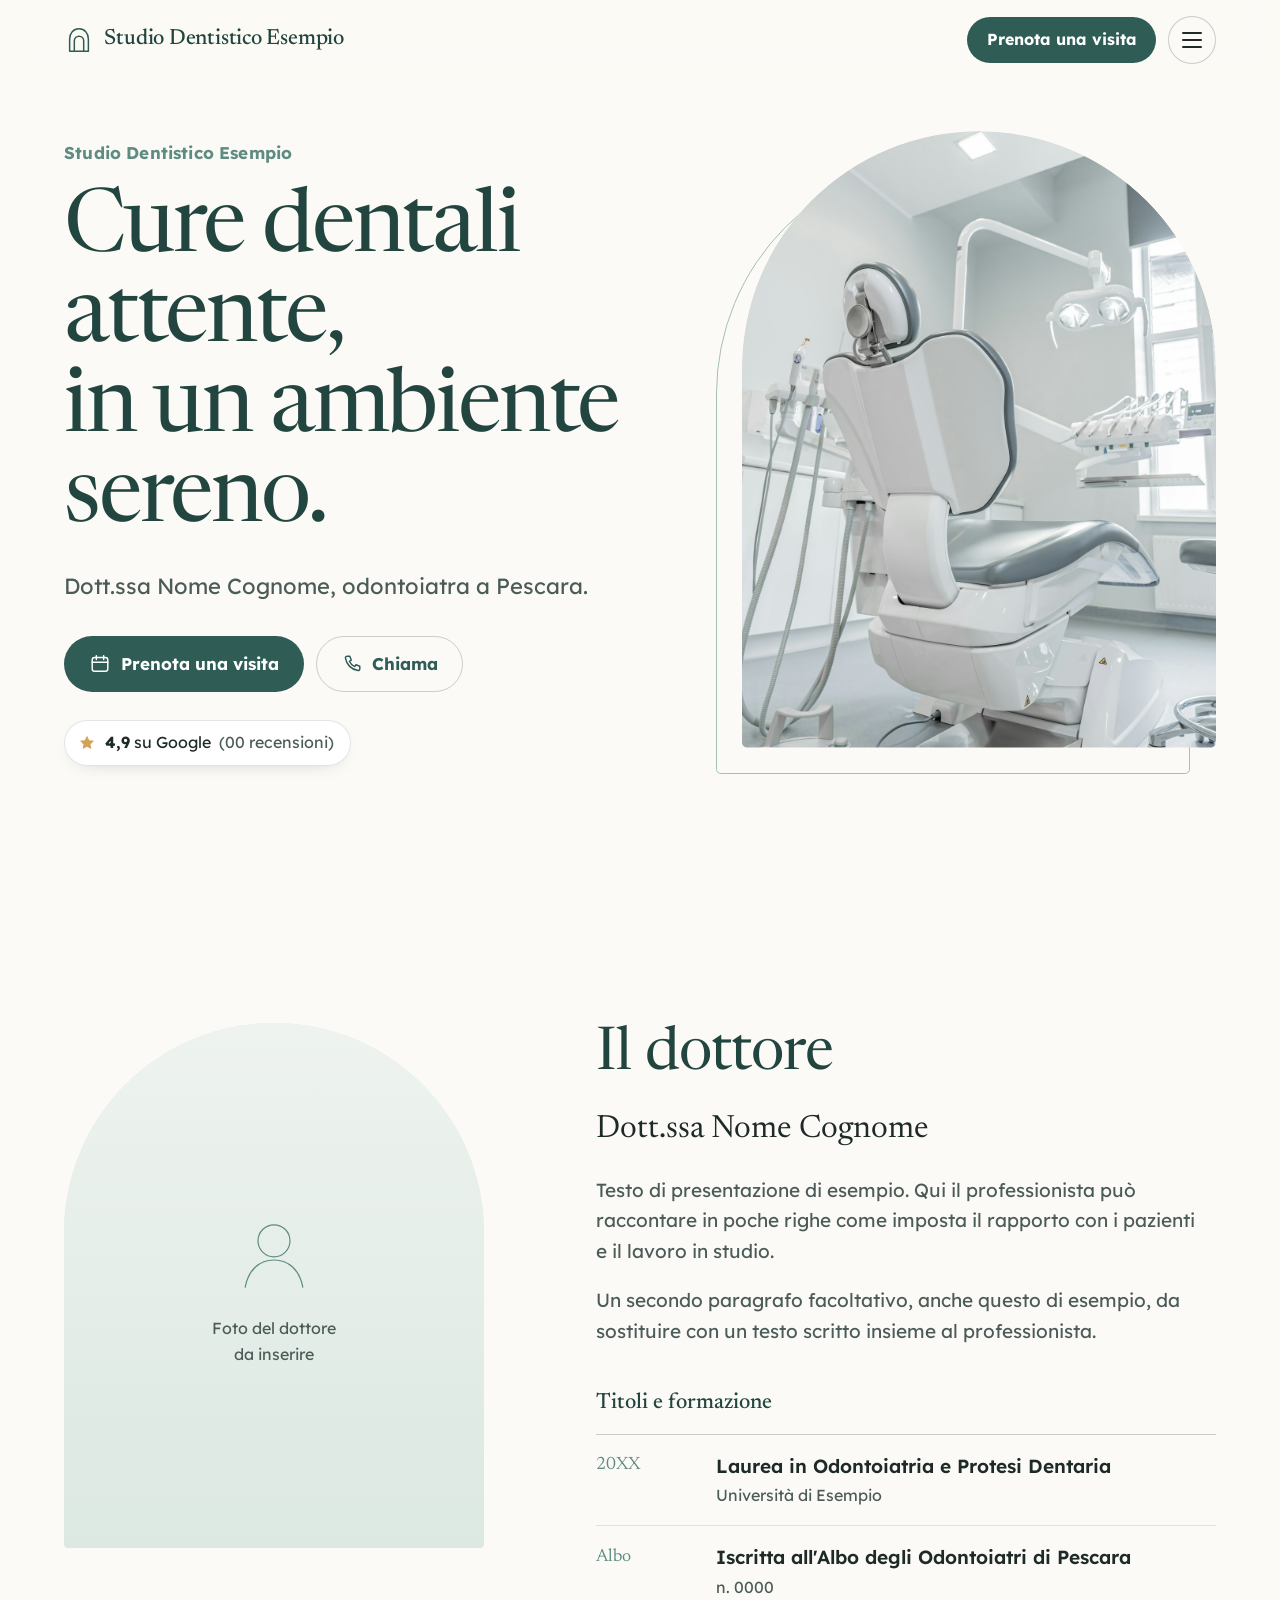
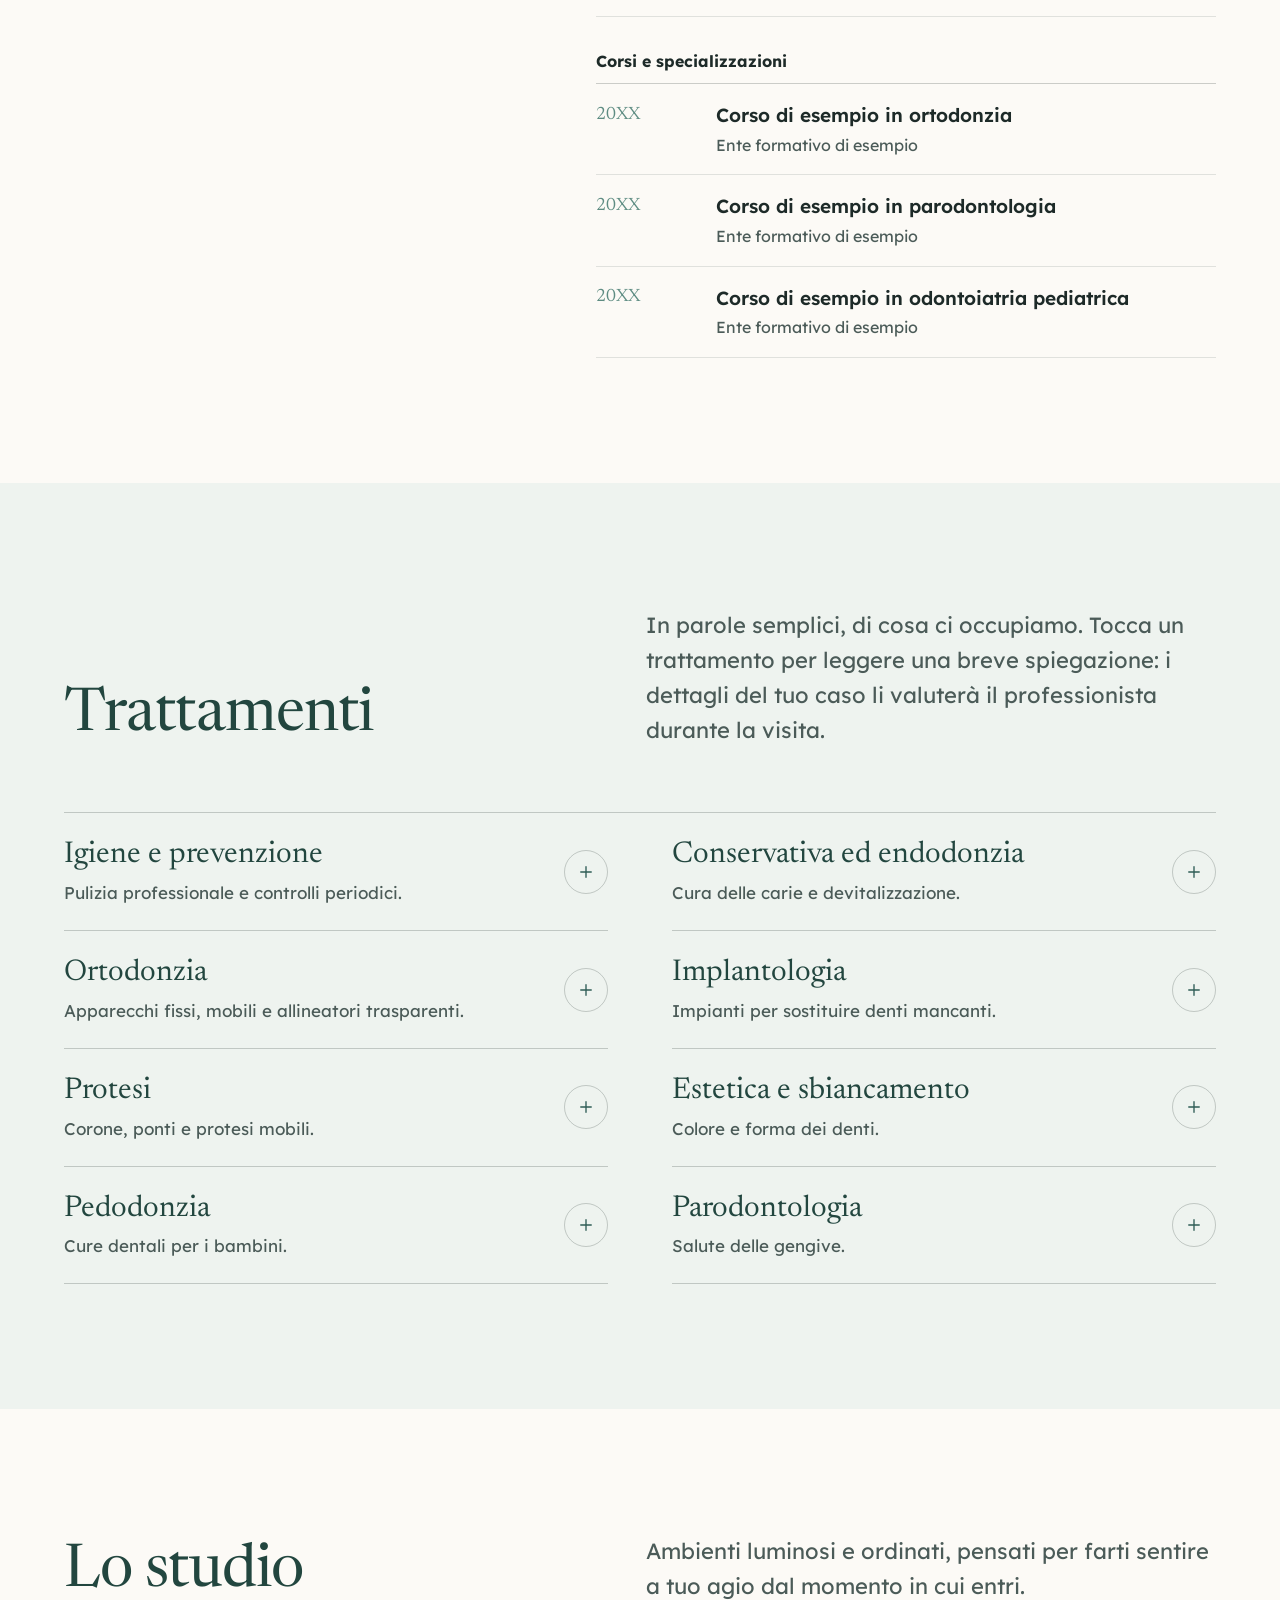
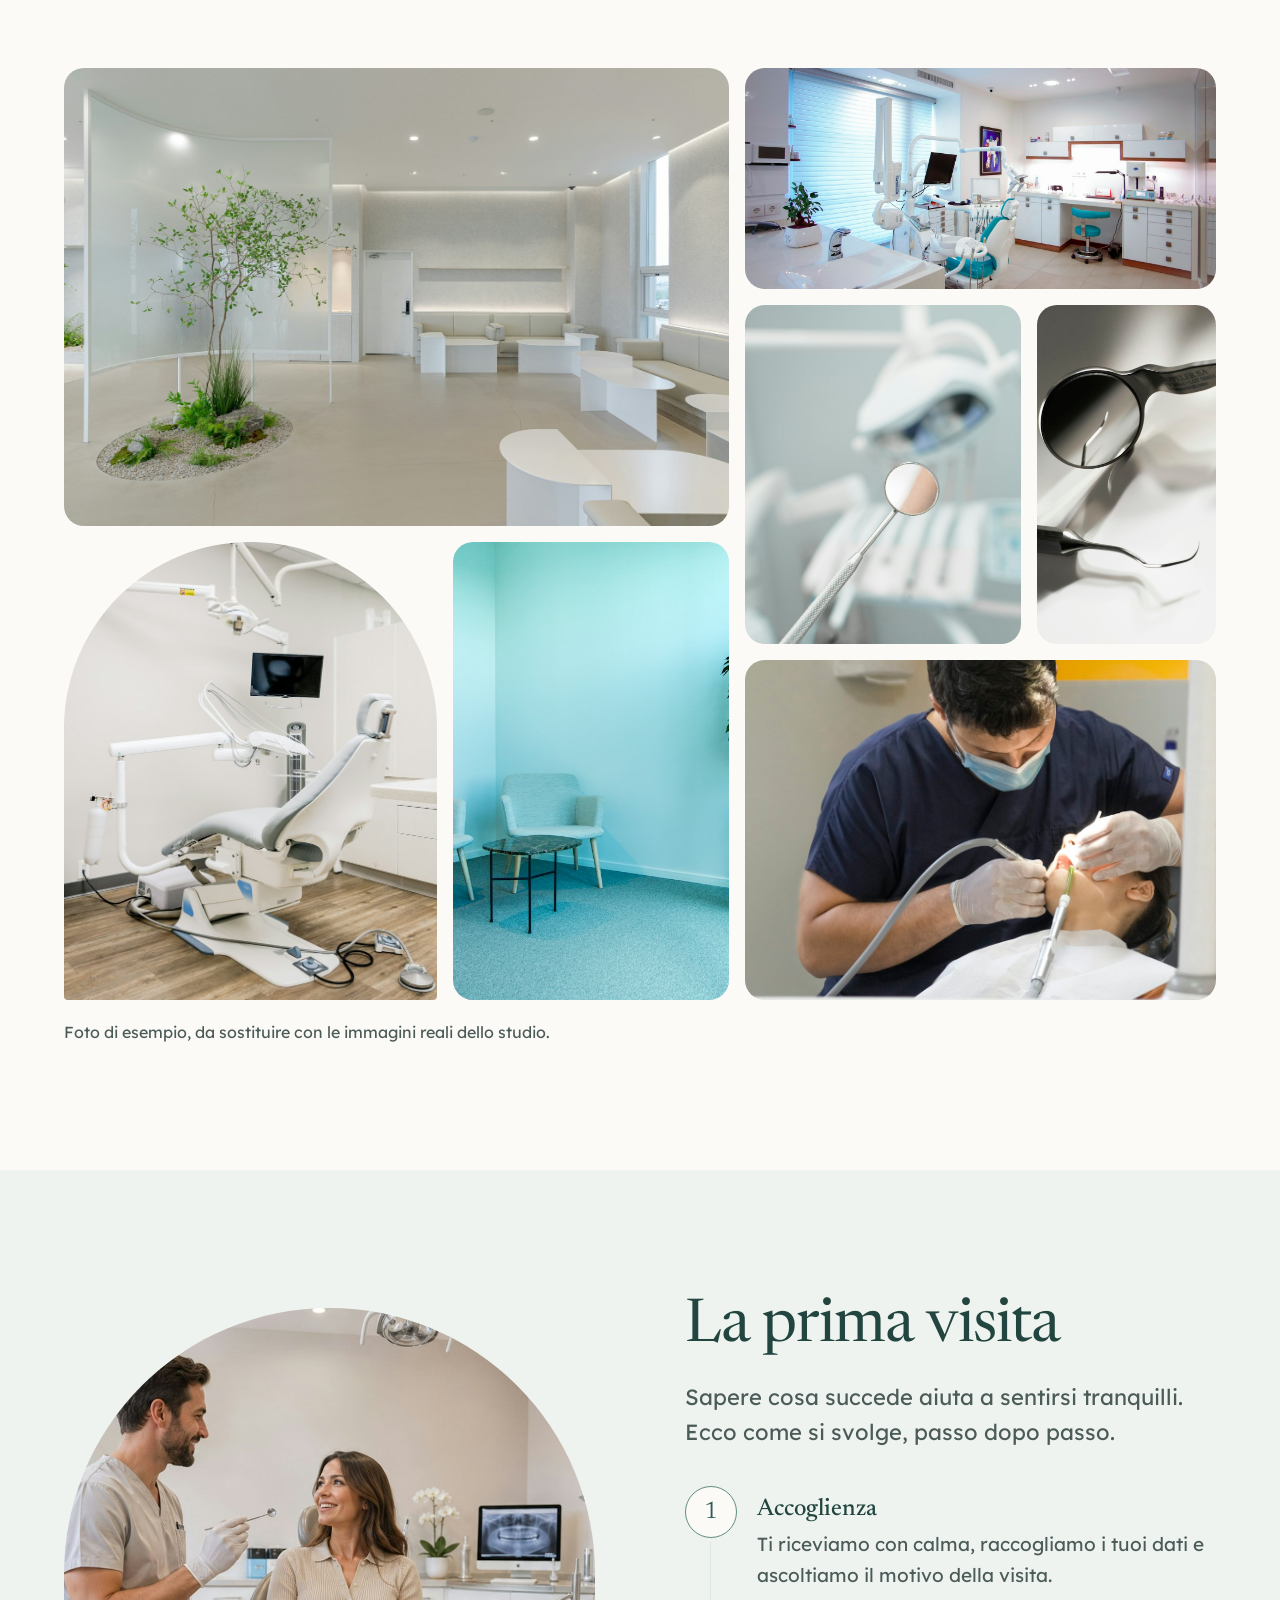
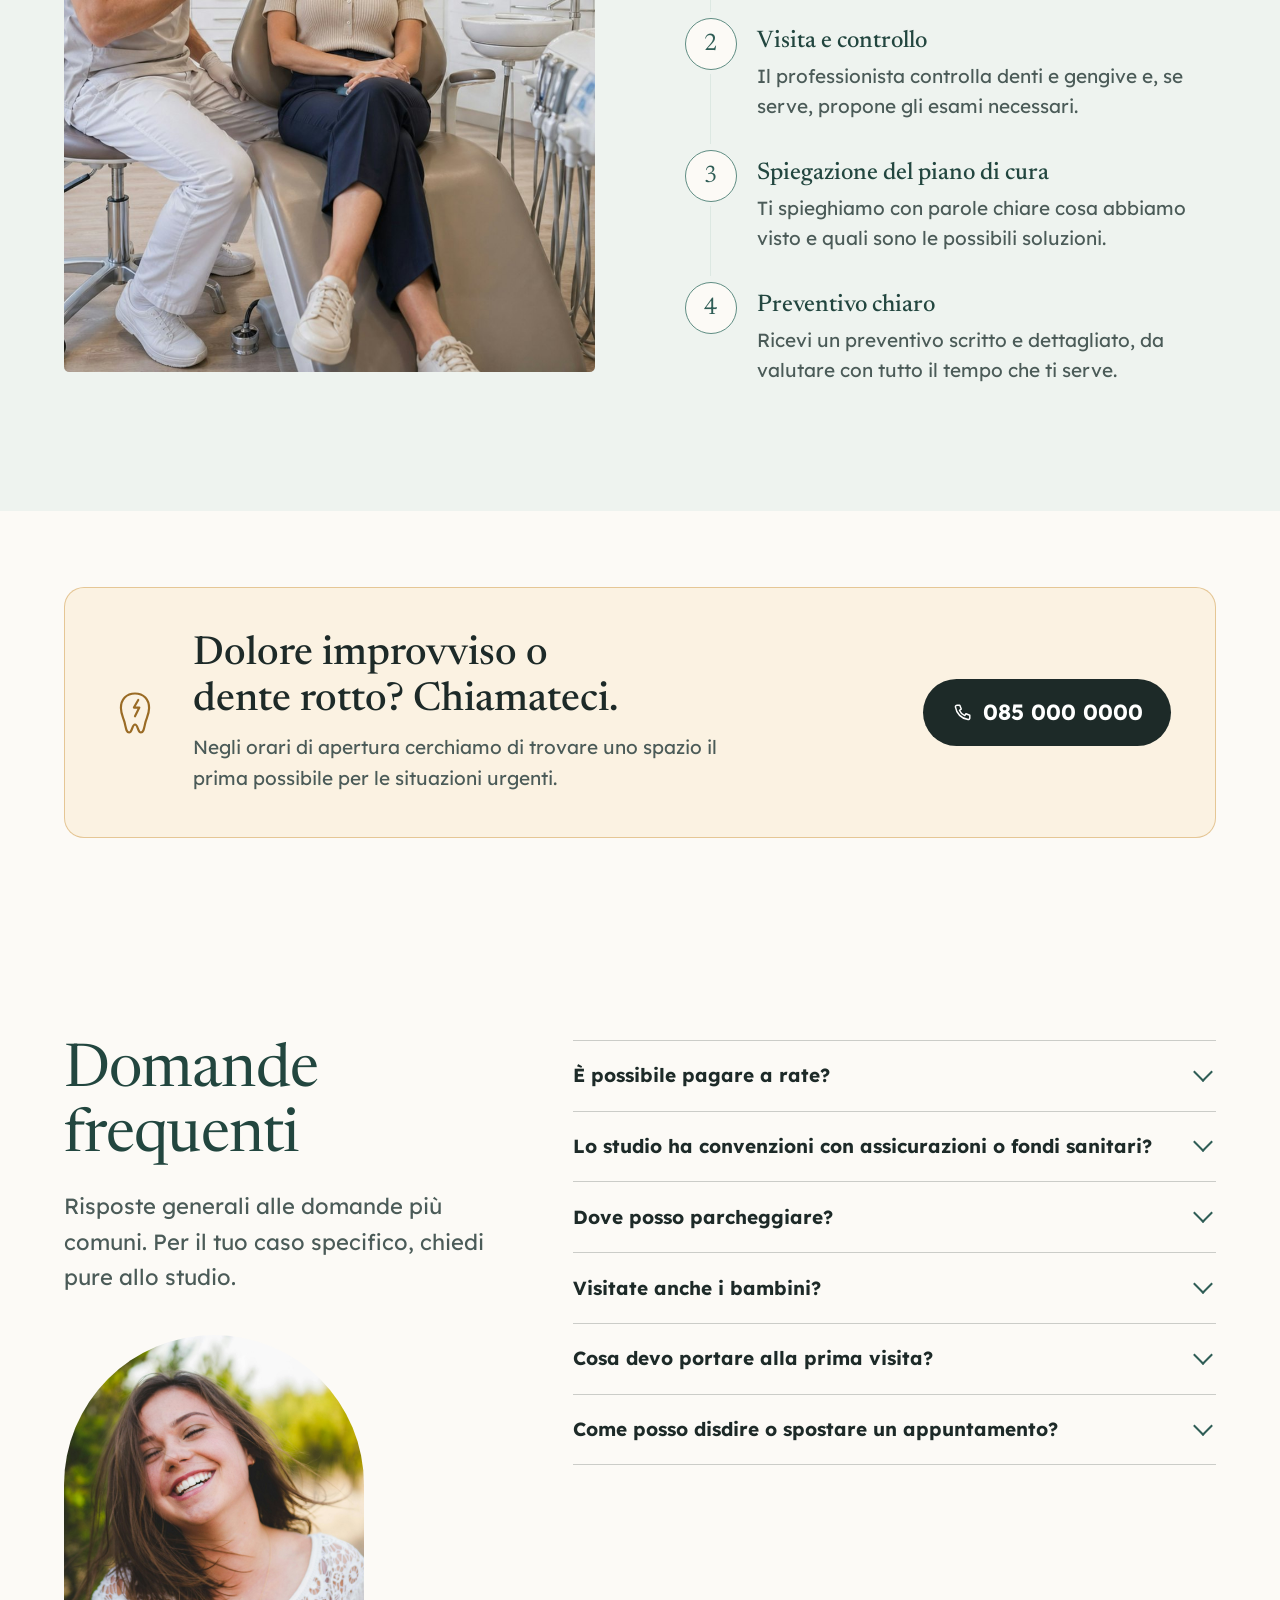
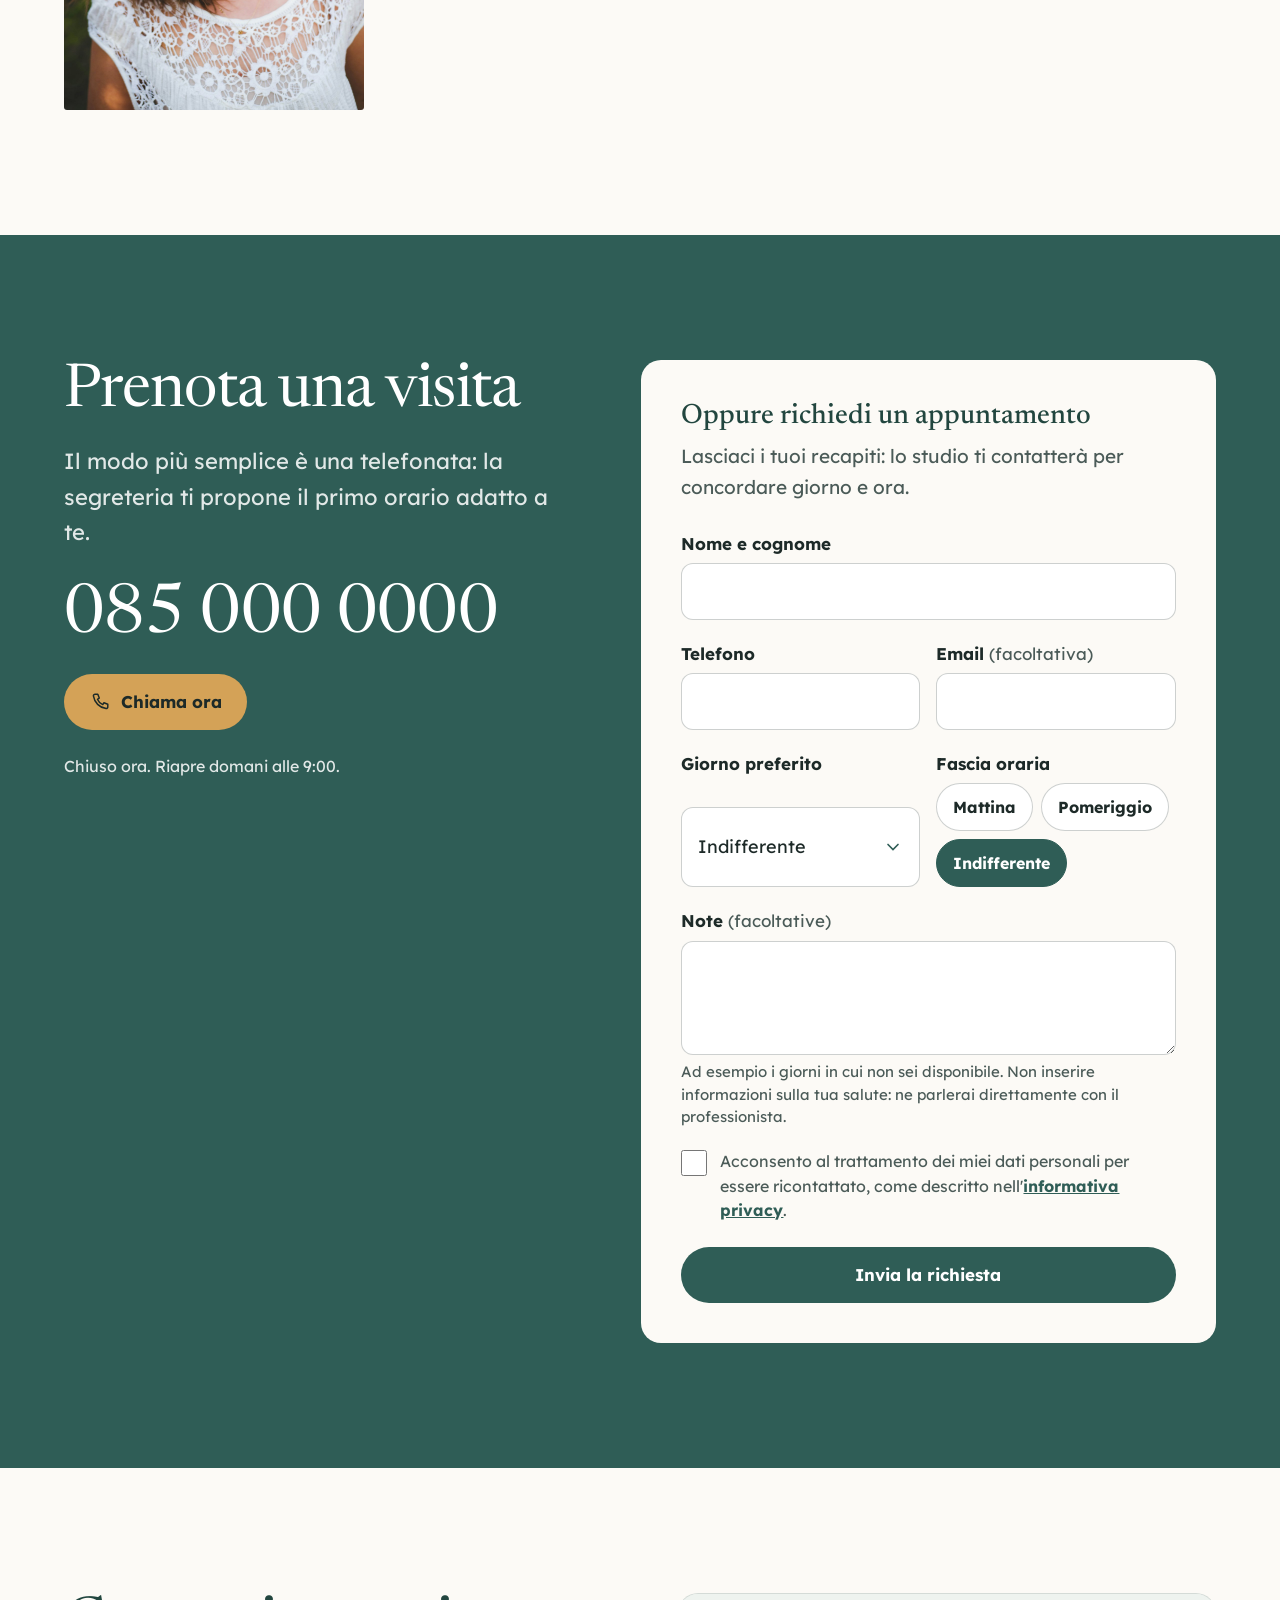
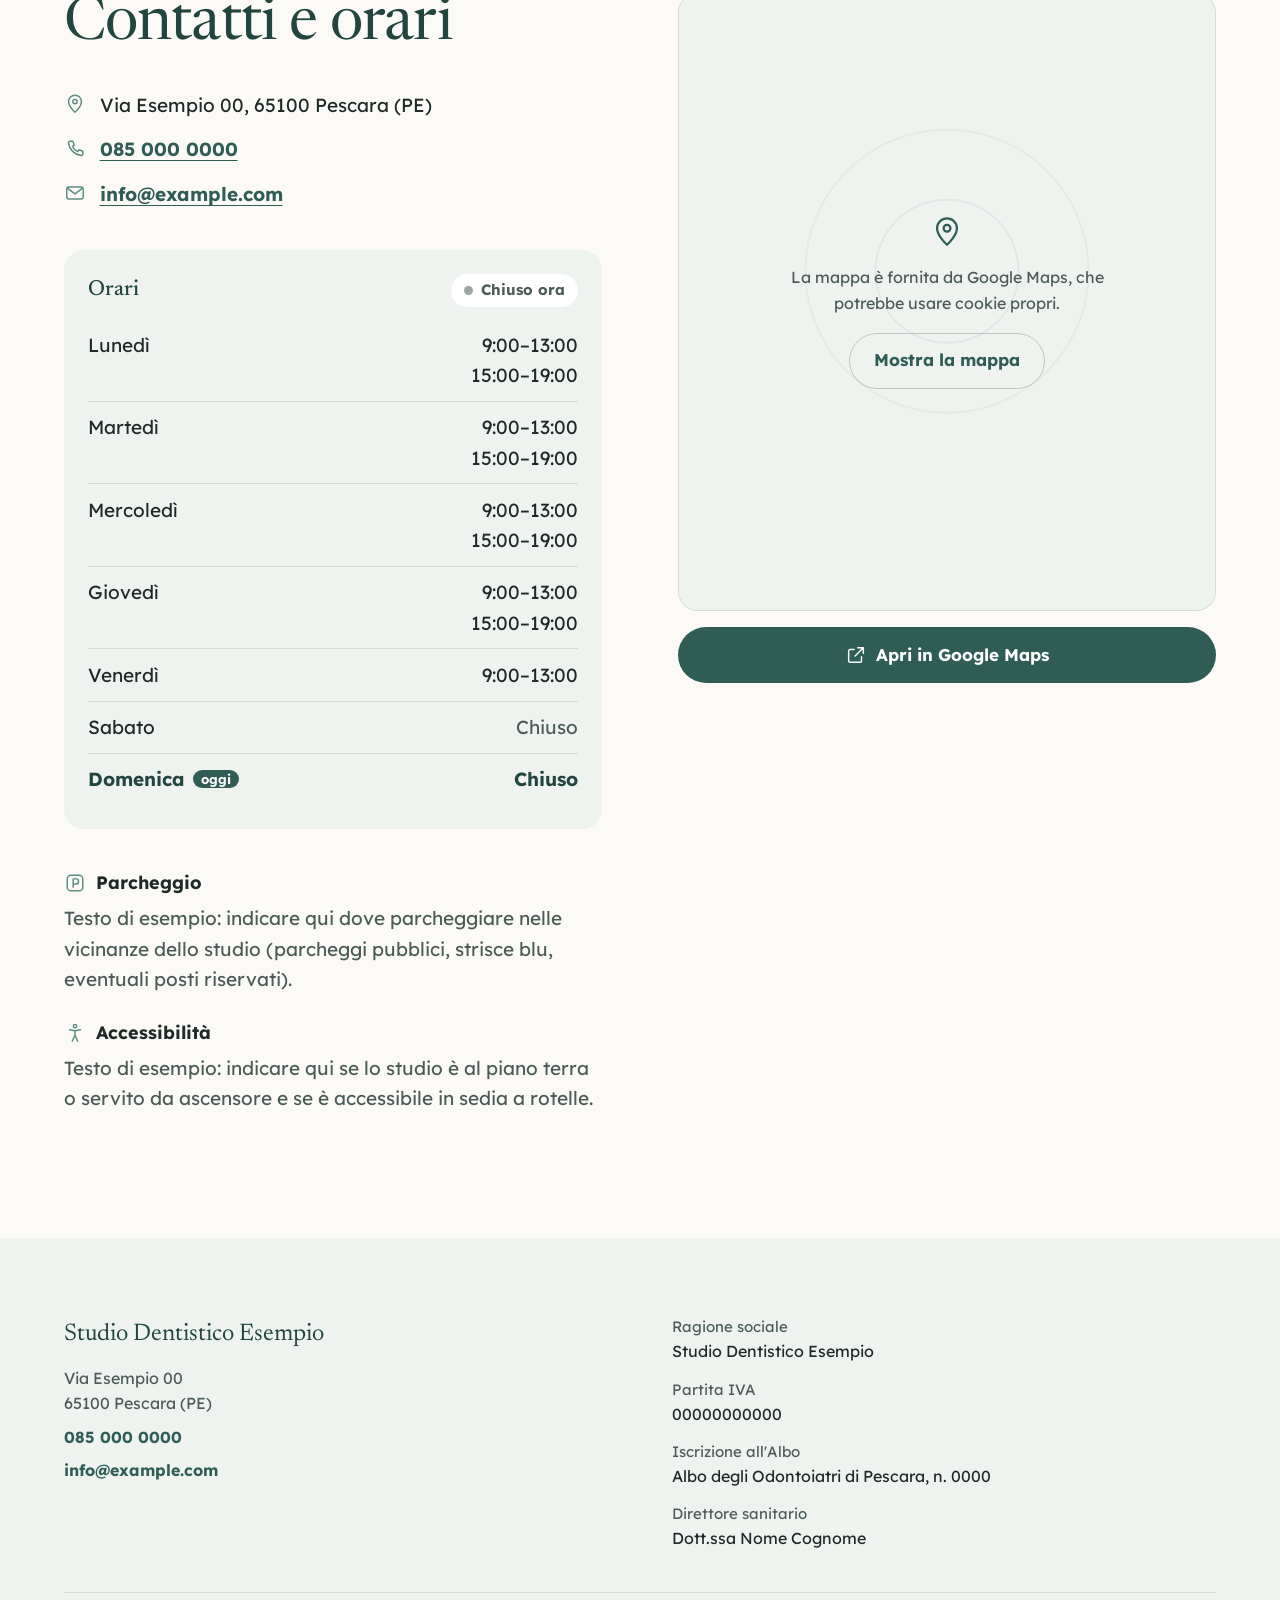
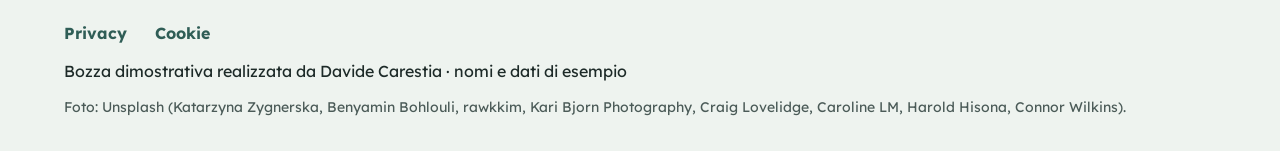
==== commit c5f50b65: "Aggiunge le foto del dentista al lavoro e del sorriso Co-Authored-By: Claude Opus 5.5 <noreply@anthr" ====
--- a/index.html
+++ b/index.html
@@ -173,6 +173,7 @@
           <li class="gallery__item g4"><button type="button" data-lightbox="3"><img src="img/poltrona.jpg" alt="Poltrona odontoiatrica in un ambulatorio con pavimento in legno" width="1400" height="933" loading="lazy"></button></li>
           <li class="gallery__item g5"><button type="button" data-lightbox="4"><img src="img/angolo-attesa.jpg" alt="Angolo d'attesa con due poltroncine e una pianta" width="1200" height="800" loading="lazy"></button></li>
           <li class="gallery__item g6"><button type="button" data-lightbox="5"><img src="img/strumenti.jpg" alt="Specchietto e sonda odontoiatrica su un piano bianco" width="1000" height="1333" loading="lazy"></button></li>
+          <li class="gallery__item g7"><button type="button" data-lightbox="6"><img src="img/dentista-al-lavoro.jpg" alt="Un dentista al lavoro con un paziente sulla poltrona" width="1000" height="1500" loading="lazy"></button></li>
         </ul>
         <p class="note">Foto di esempio, da sostituire con le immagini reali dello studio.</p>
       </div>
@@ -246,6 +247,9 @@
         <div>
           <h2 class="h2" id="faq-title">Domande frequenti</h2>
           <p class="lead">Risposte generali alle domande più comuni. Per il tuo caso specifico, chiedi pure allo studio.</p>
+          <div class="arch faq__photo">
+            <img src="img/sorriso.jpg" alt="Una donna sorride all'aperto" width="1200" height="1500" loading="lazy">
+          </div>
         </div>
         <div class="faq__list" data-faq></div>
       </div>
--- a/style.css
+++ b/style.css
@@ -317,6 +317,7 @@
 .g1, .g4 { grid-column: 1 / -1; aspect-ratio: 3 / 2; }
 .g2, .g5 { aspect-ratio: 1; }
 .g3, .g6 { aspect-ratio: 3 / 4; }
+.g7 { grid-column: 1 / -1; aspect-ratio: 4 / 3; }
 @media (min-width: 900px) {
   .gallery { grid-template-columns: repeat(12, minmax(0, 1fr)); grid-auto-rows: clamp(80px, 8vw, 116px); gap: 16px; }
   .gallery__item { aspect-ratio: auto !important; }
@@ -325,8 +326,9 @@
   .g2 { grid-column: 8 / 13; grid-row: 1 / 3; }
   .g3 { grid-column: 8 / 11; grid-row: 3 / 6; }
   .g6 { grid-column: 11 / 13; grid-row: 3 / 6; }
-  .g4 { grid-column: 1 / 5; grid-row: 5 / 8; }
-  .g5 { grid-column: 5 / 13; grid-row: 6 / 8; }
+  .g4 { grid-column: 1 / 5; grid-row: 5 / 9; }
+  .g5 { grid-column: 5 / 8; grid-row: 5 / 9; }
+  .g7 { grid-column: 8 / 13; grid-row: 6 / 9; }
   .g4 button { border-radius: 1000px 1000px var(--r) var(--r); } /* l'arco ritorna anche qui */
 }
 
@@ -405,6 +407,8 @@
 /* ---------- FAQ ---------- */
 .faq__grid { display: grid; gap: 2.5rem; }
 .faq__grid .lead { margin-top: 1.25rem; }
+.faq__photo { margin-top: 2.5rem; max-width: 300px; aspect-ratio: 4 / 5; }
+@media (max-width: 959px) { .faq__photo { display: none; } }
 .faq__list { border-top: 1px solid var(--line-strong); }
 .qa { border-bottom: 1px solid var(--line-strong); }
 .qa summary {
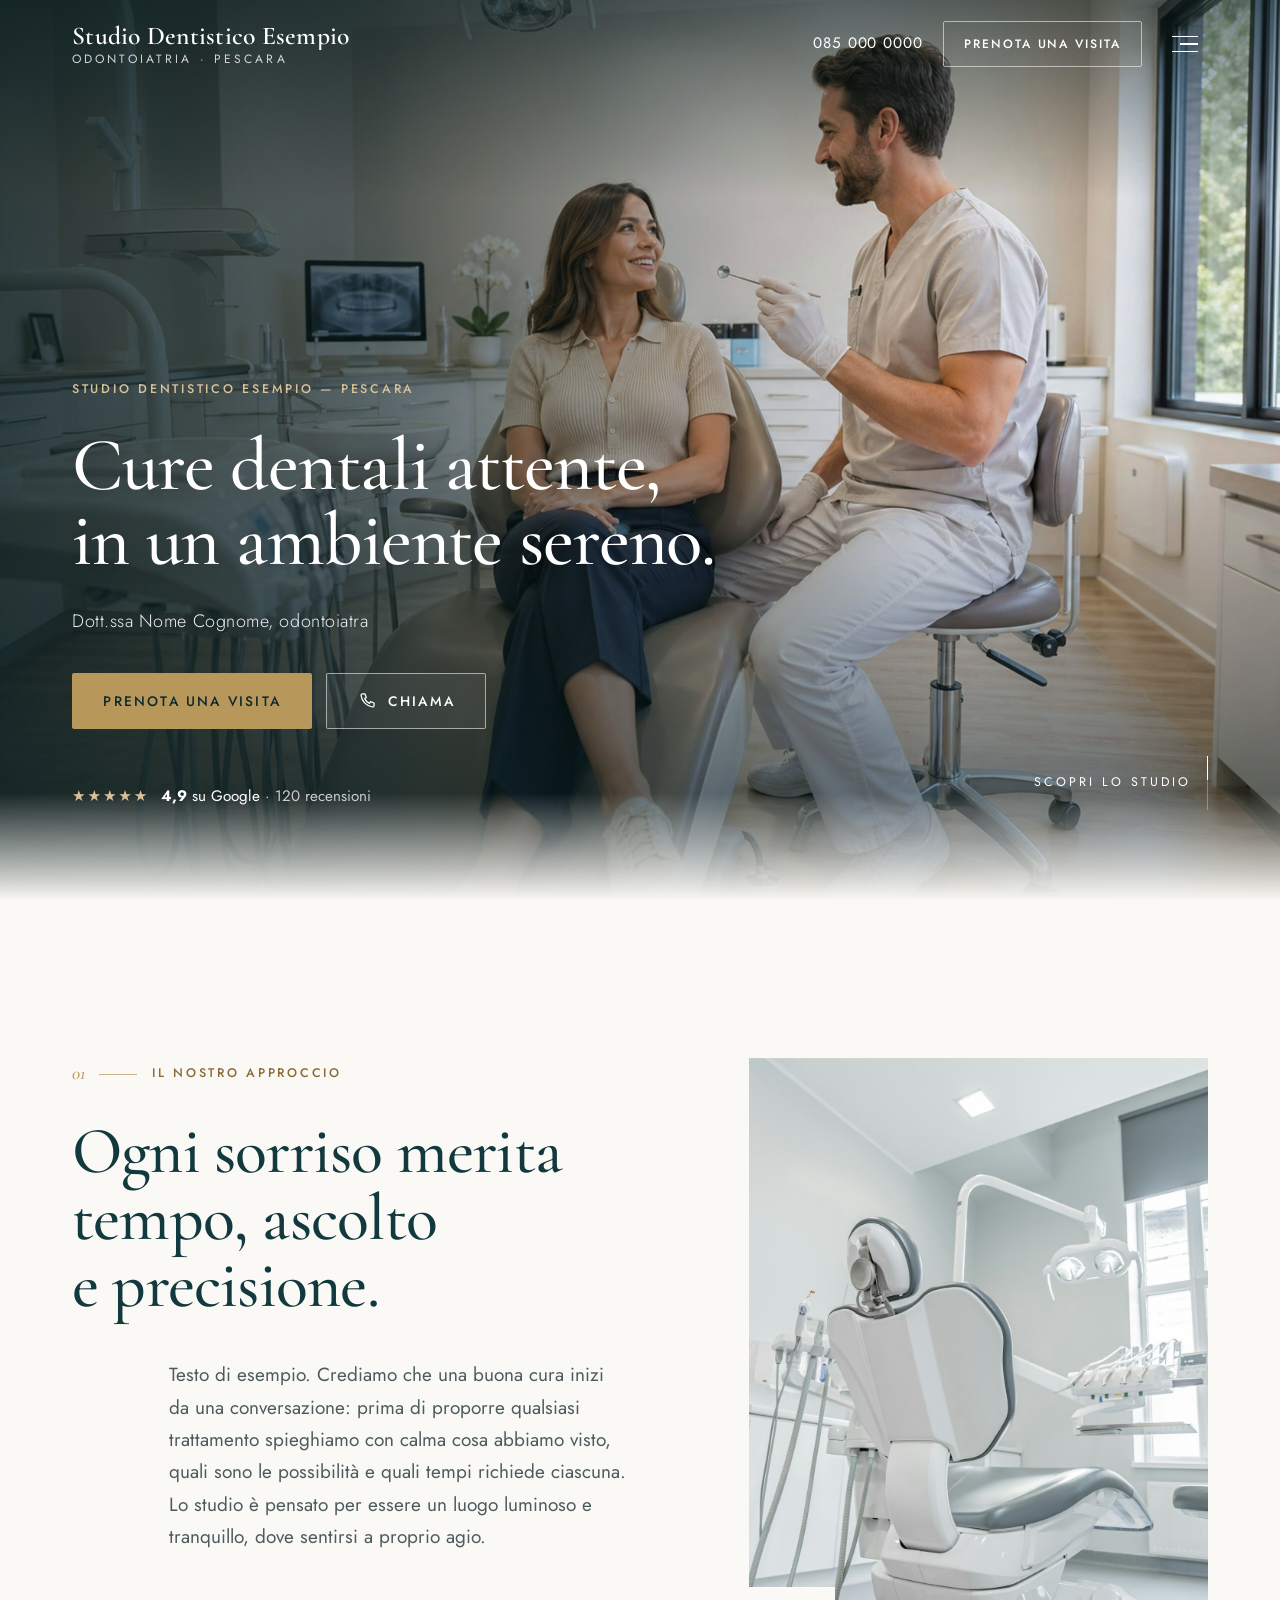
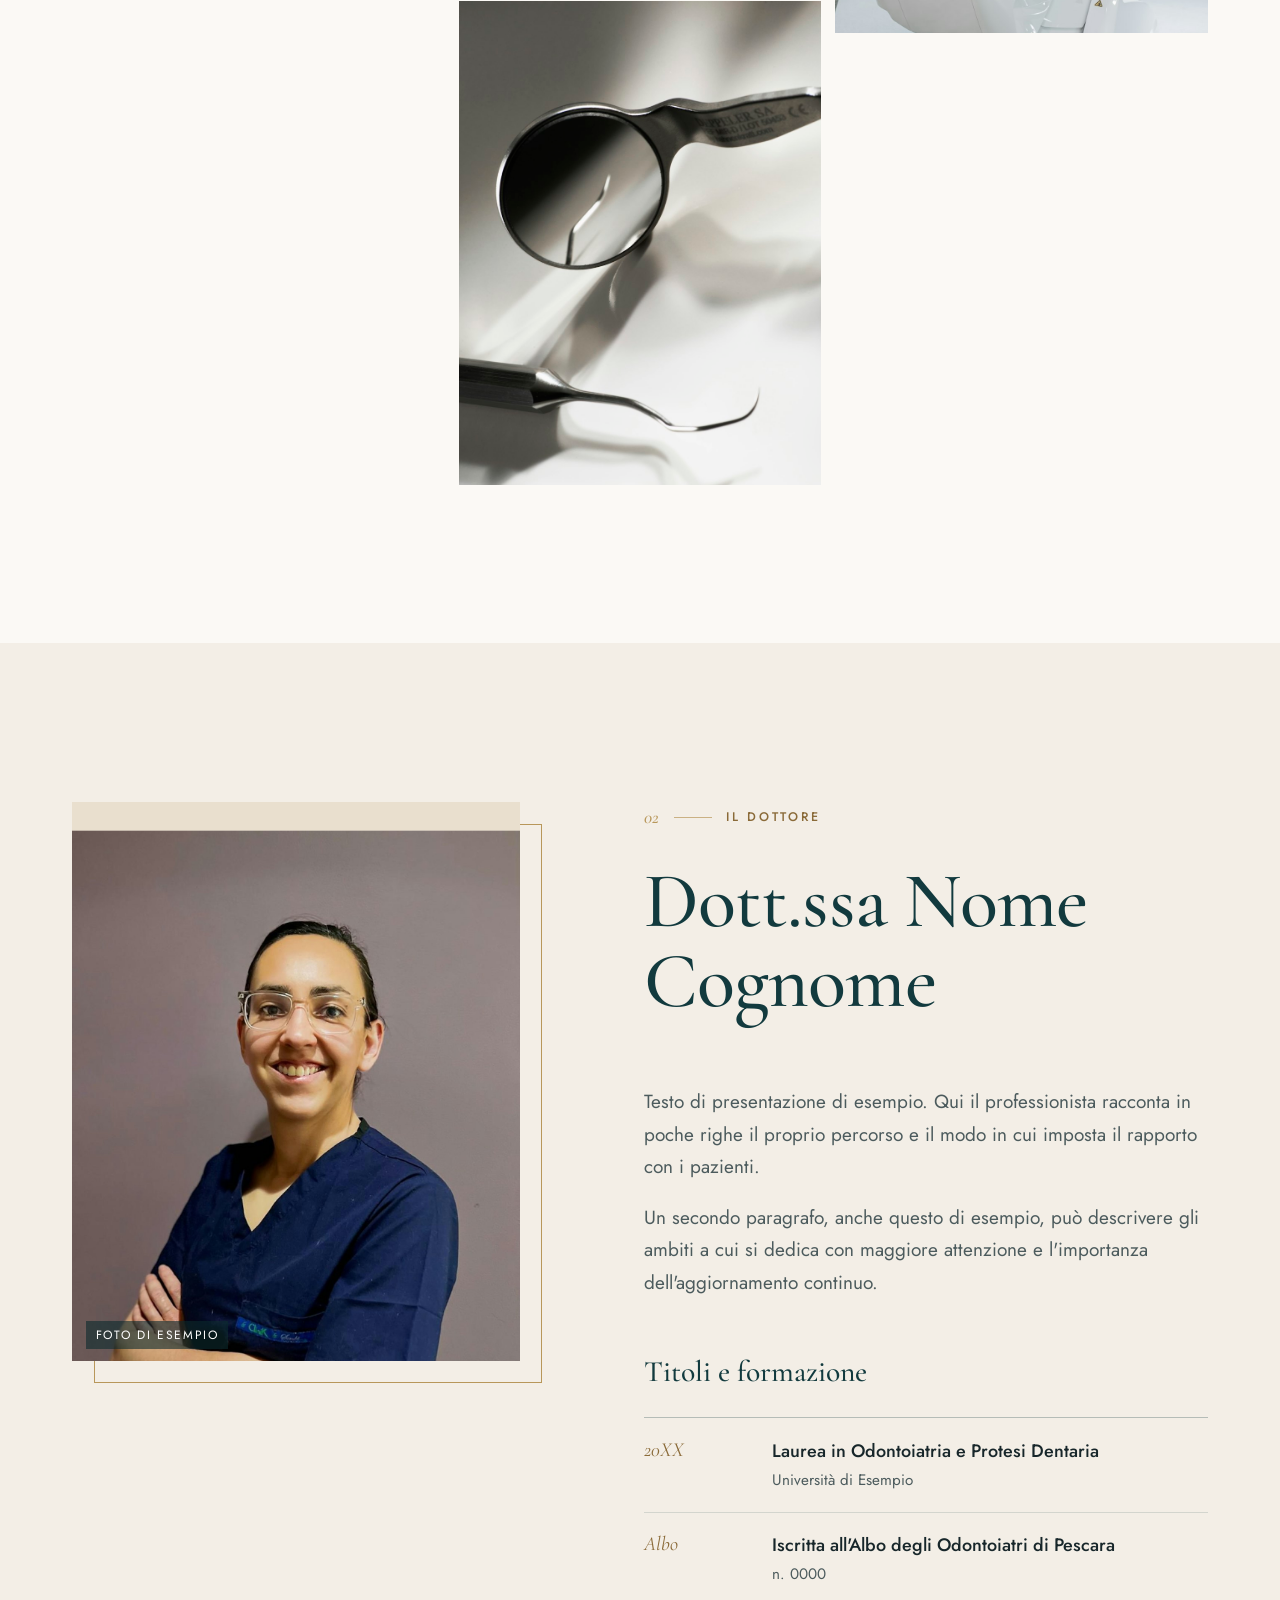
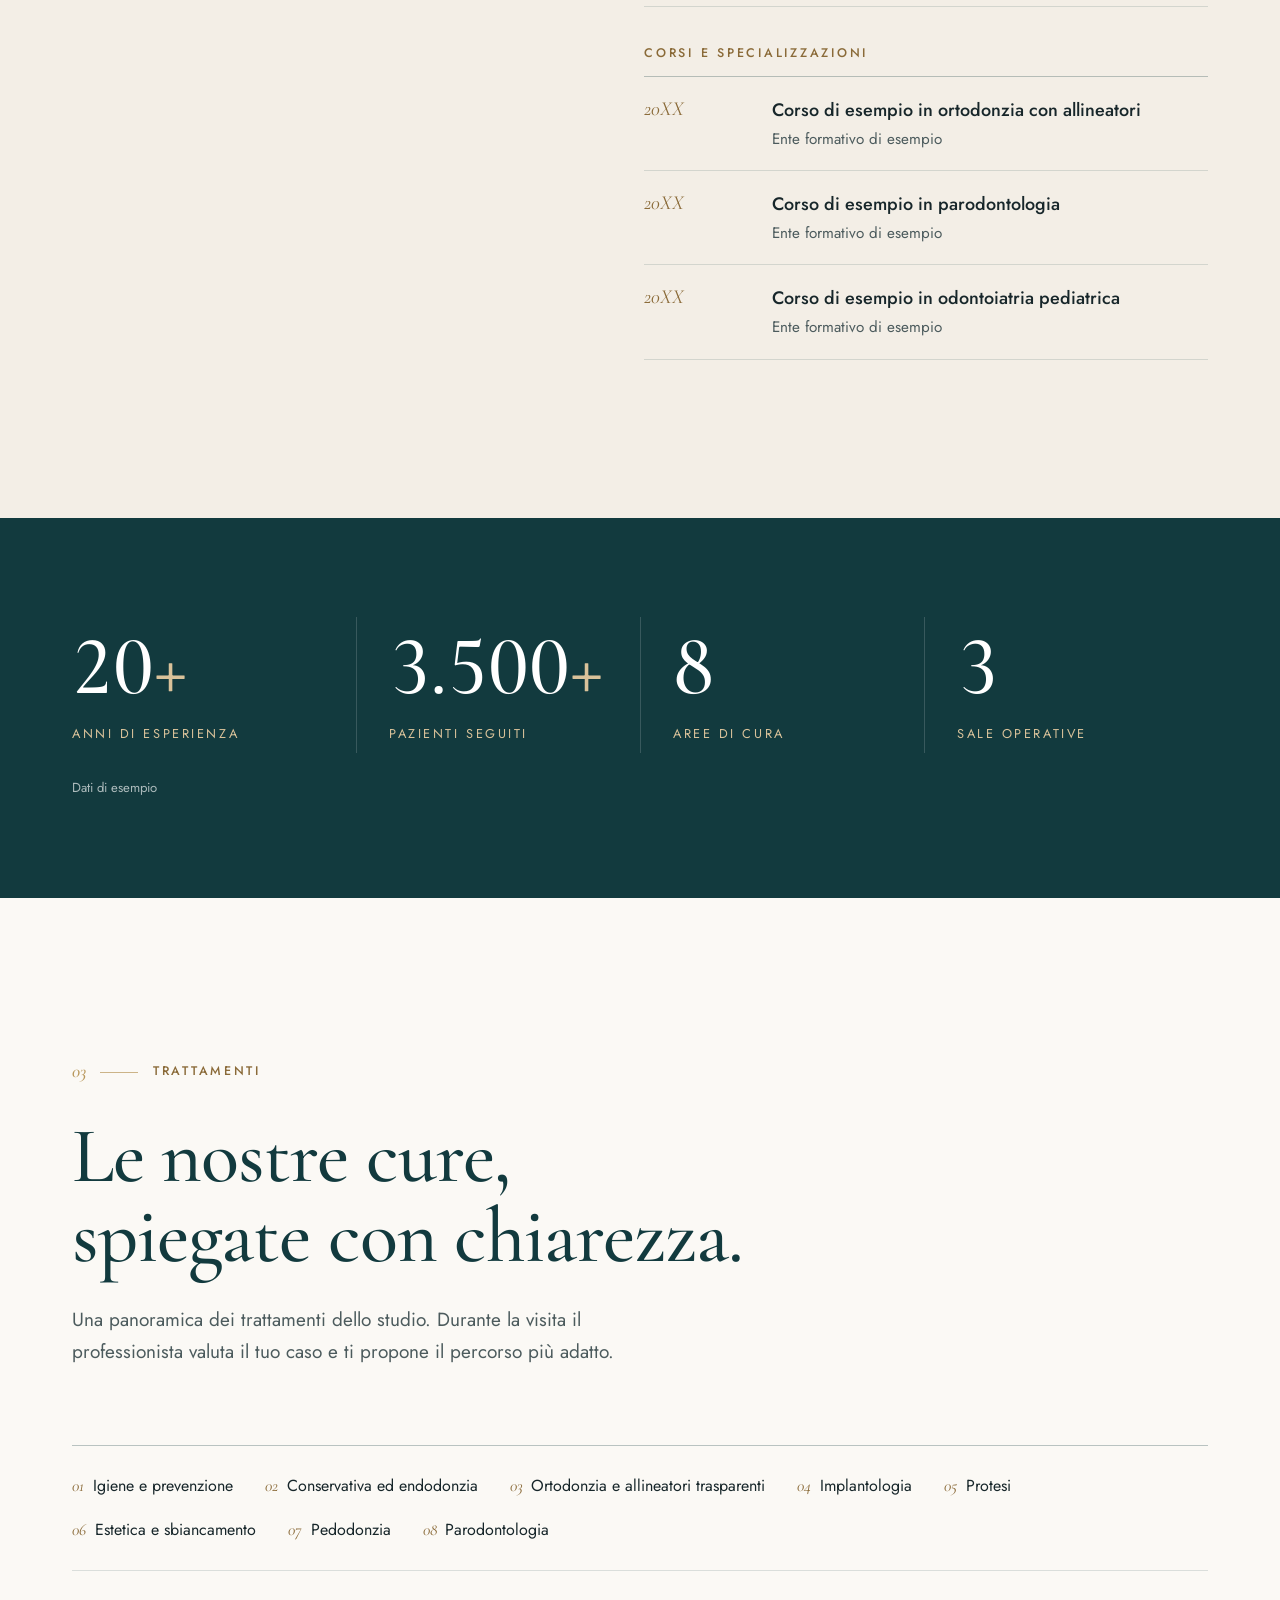
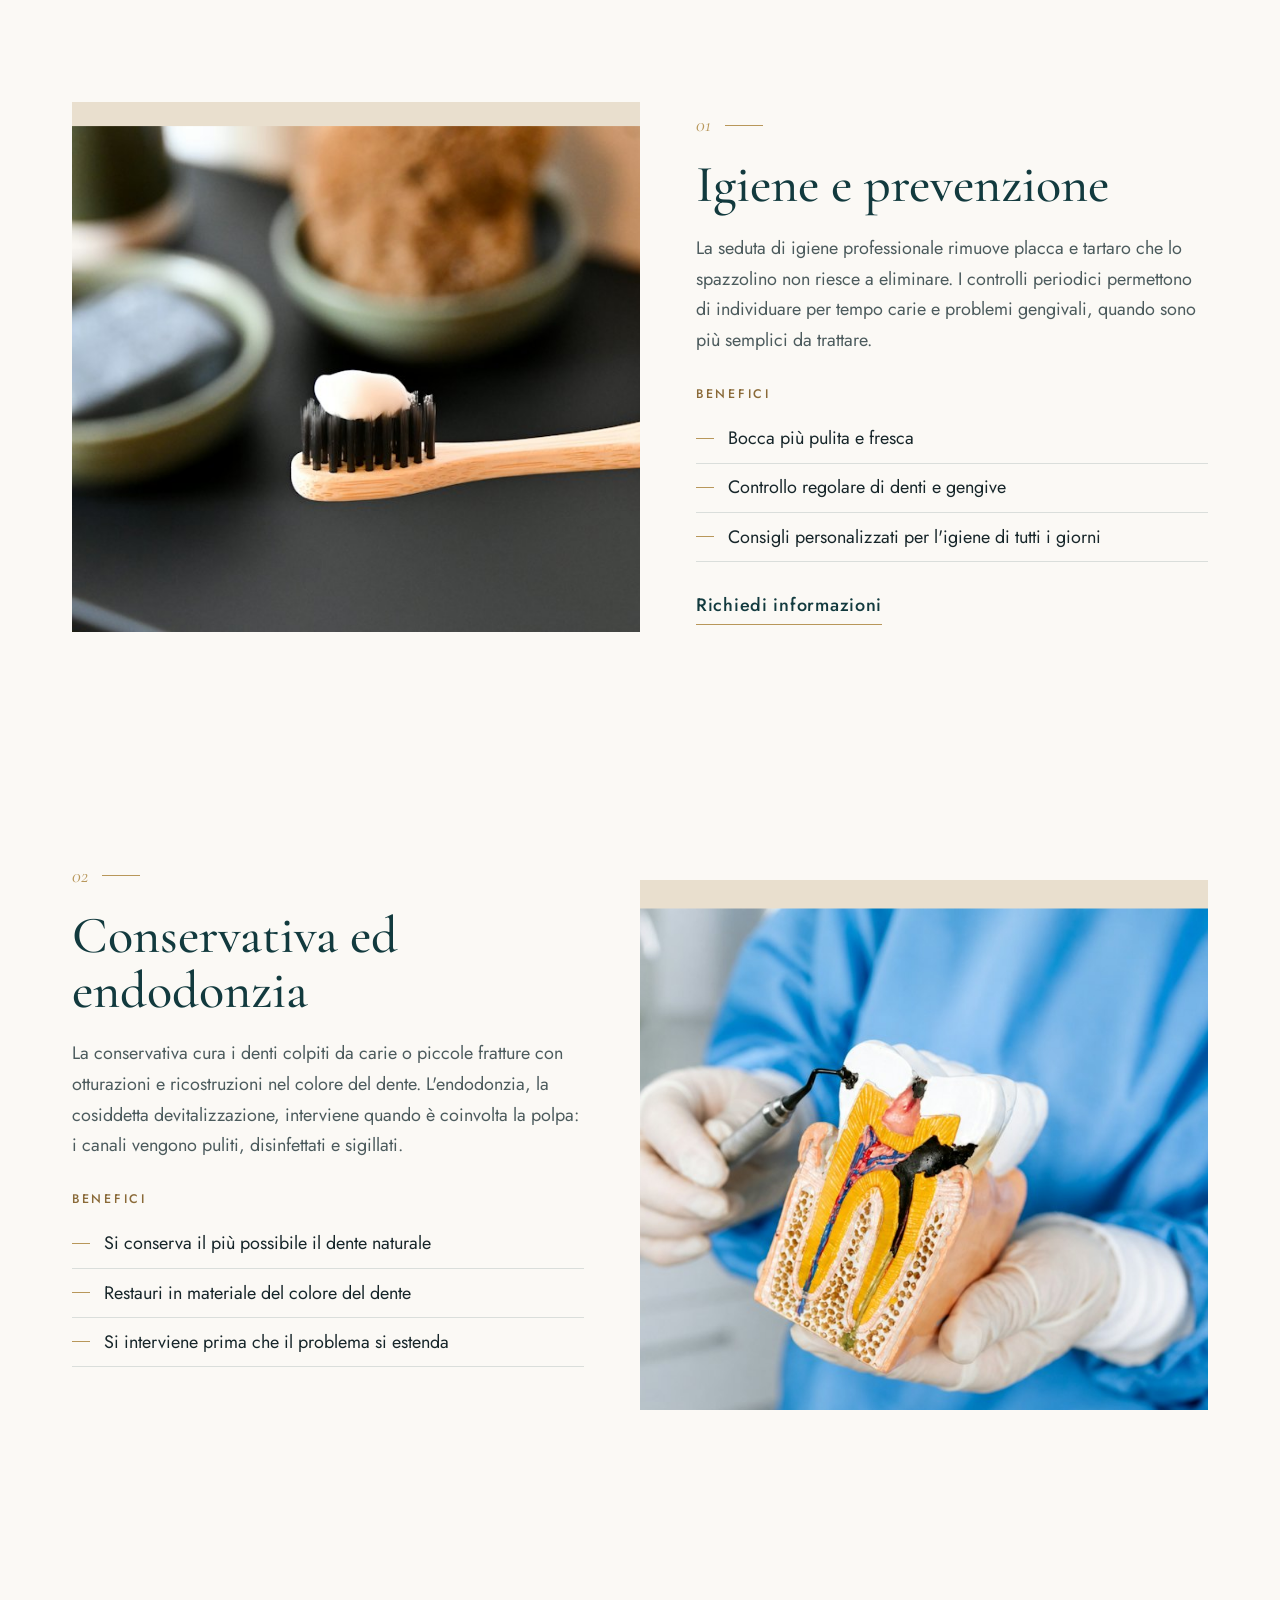
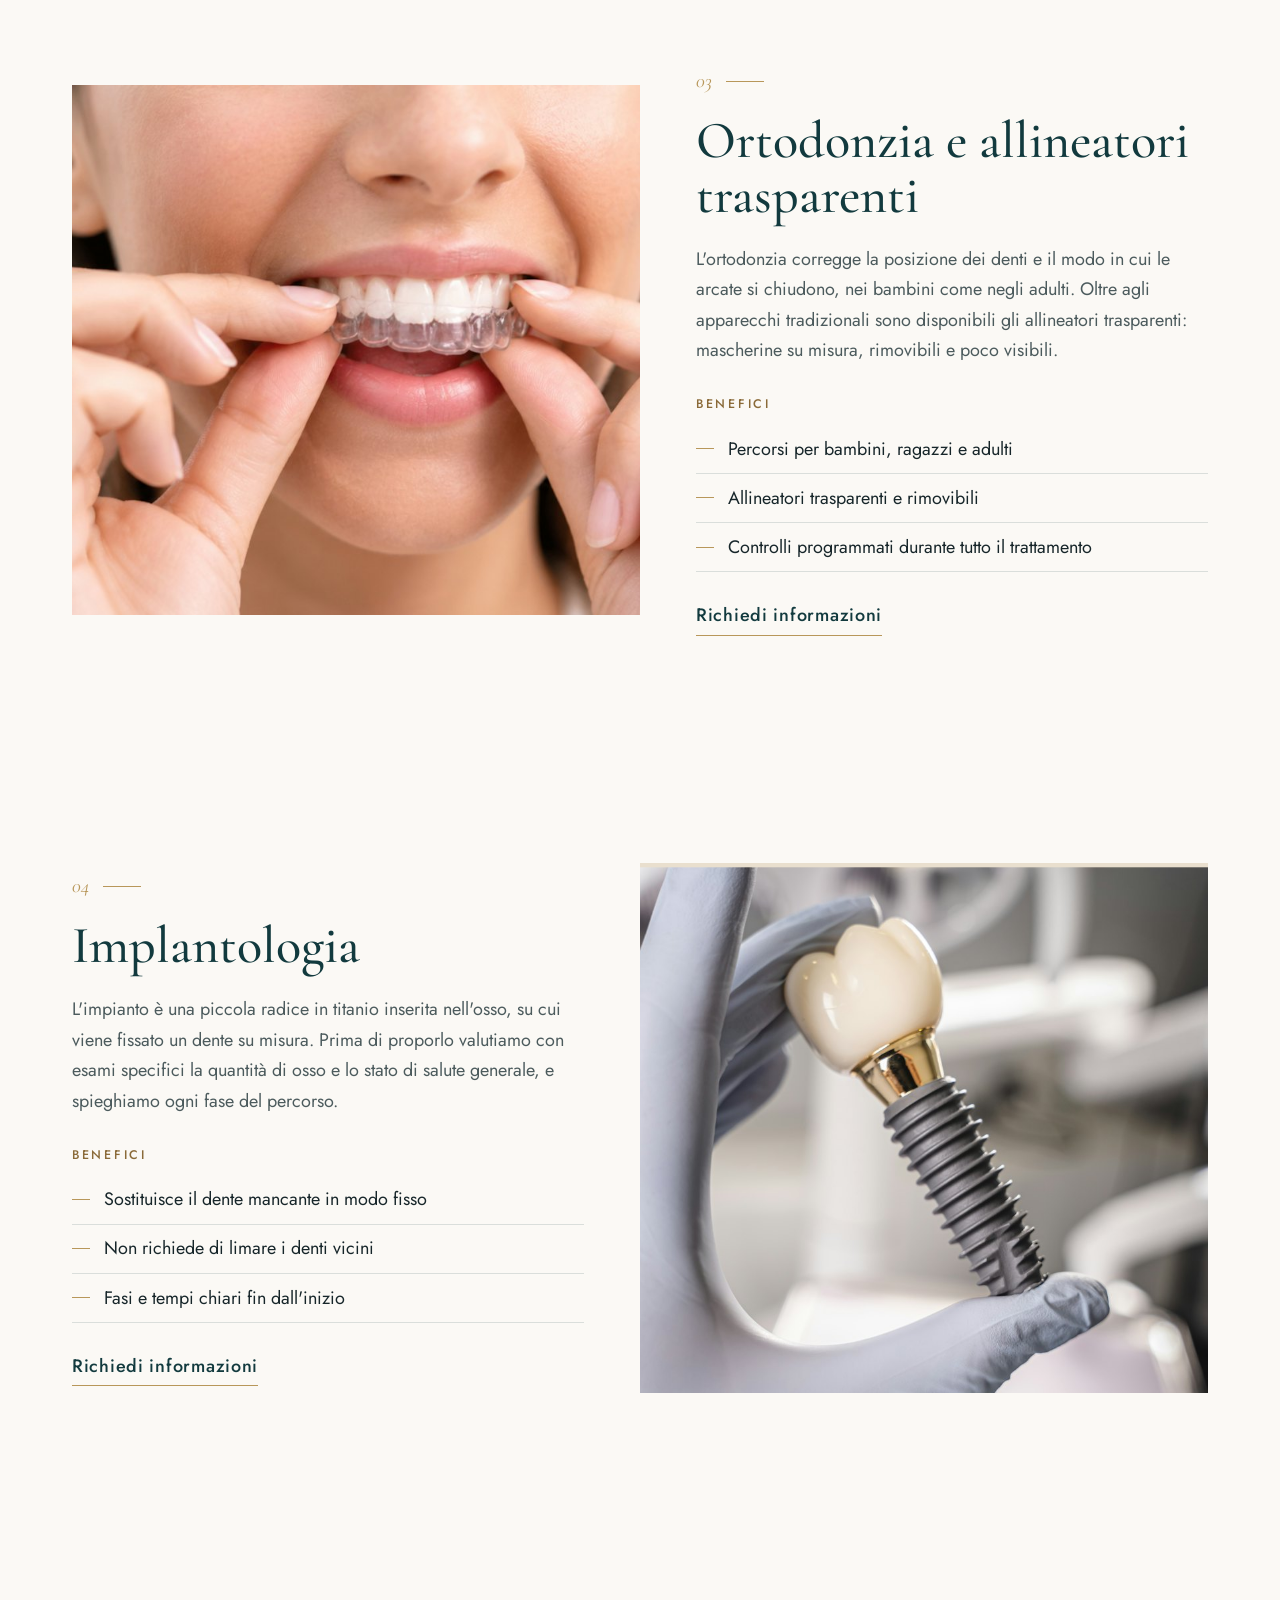
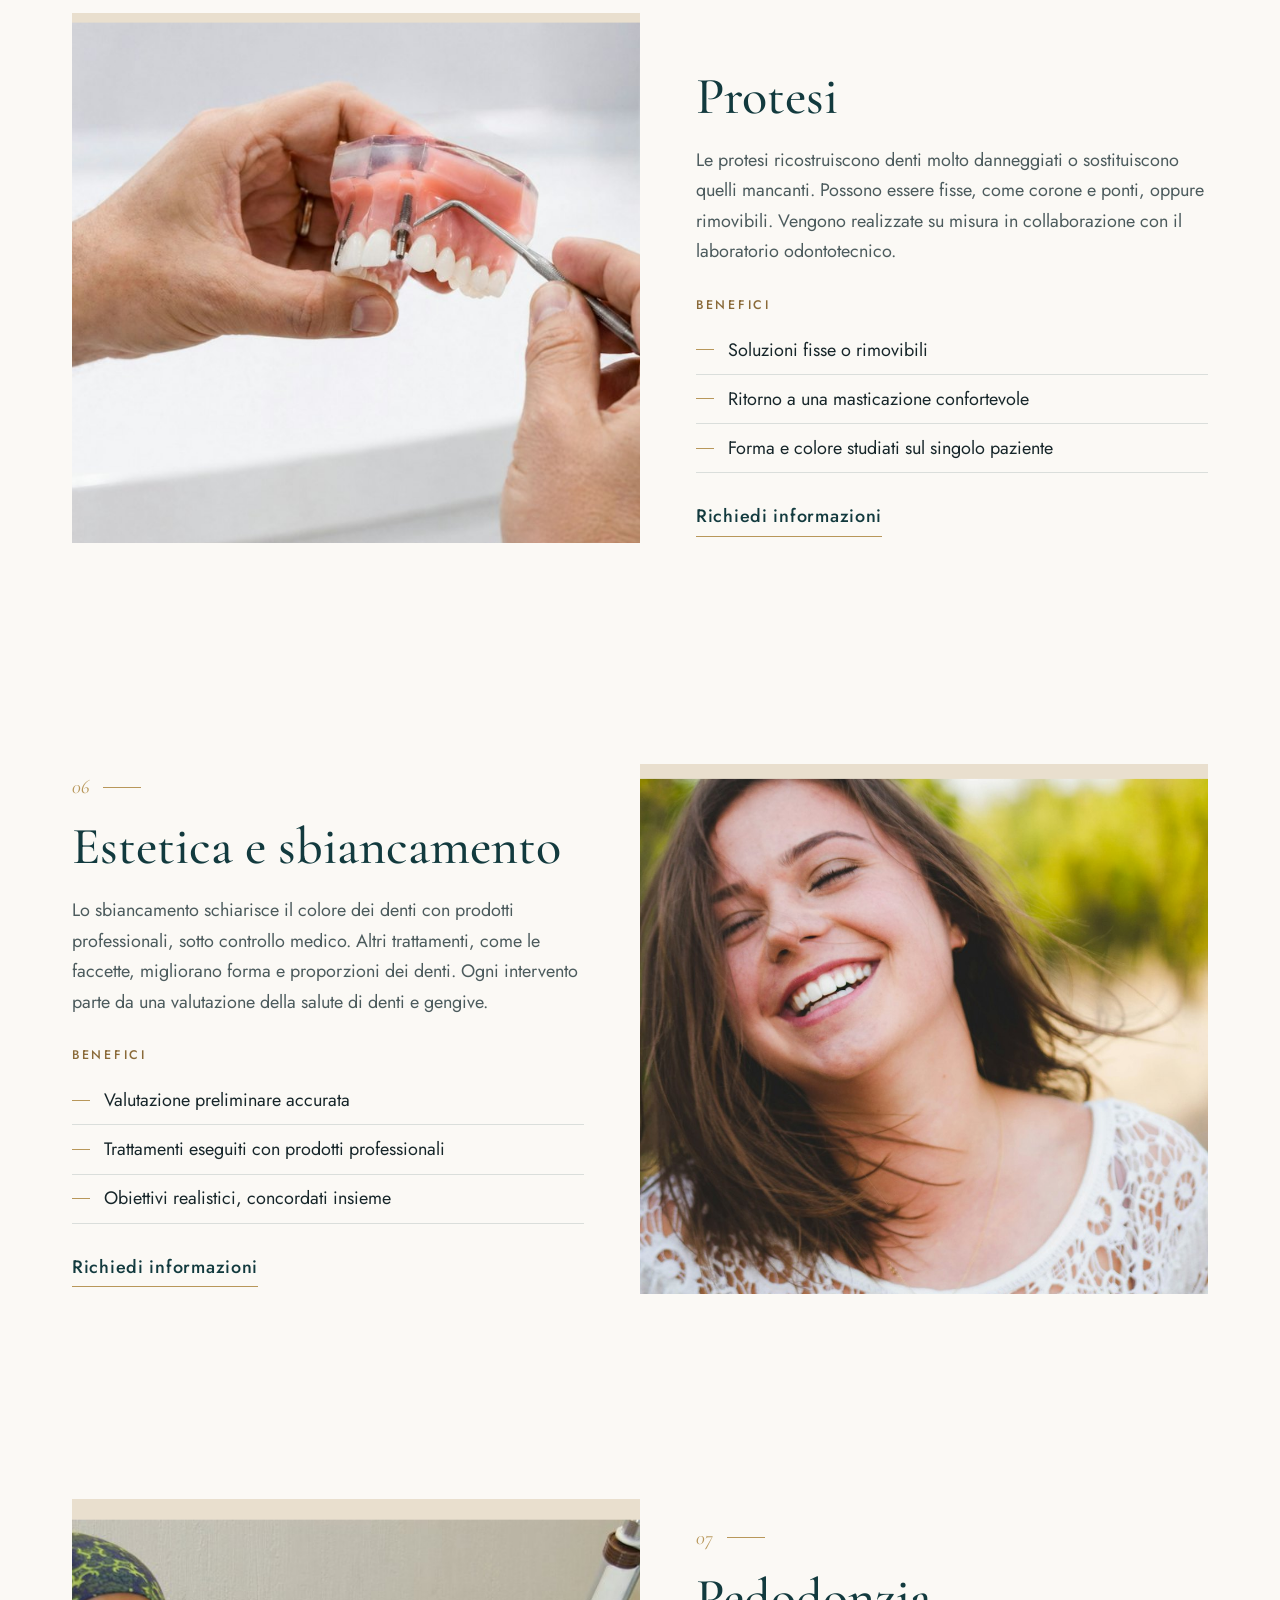
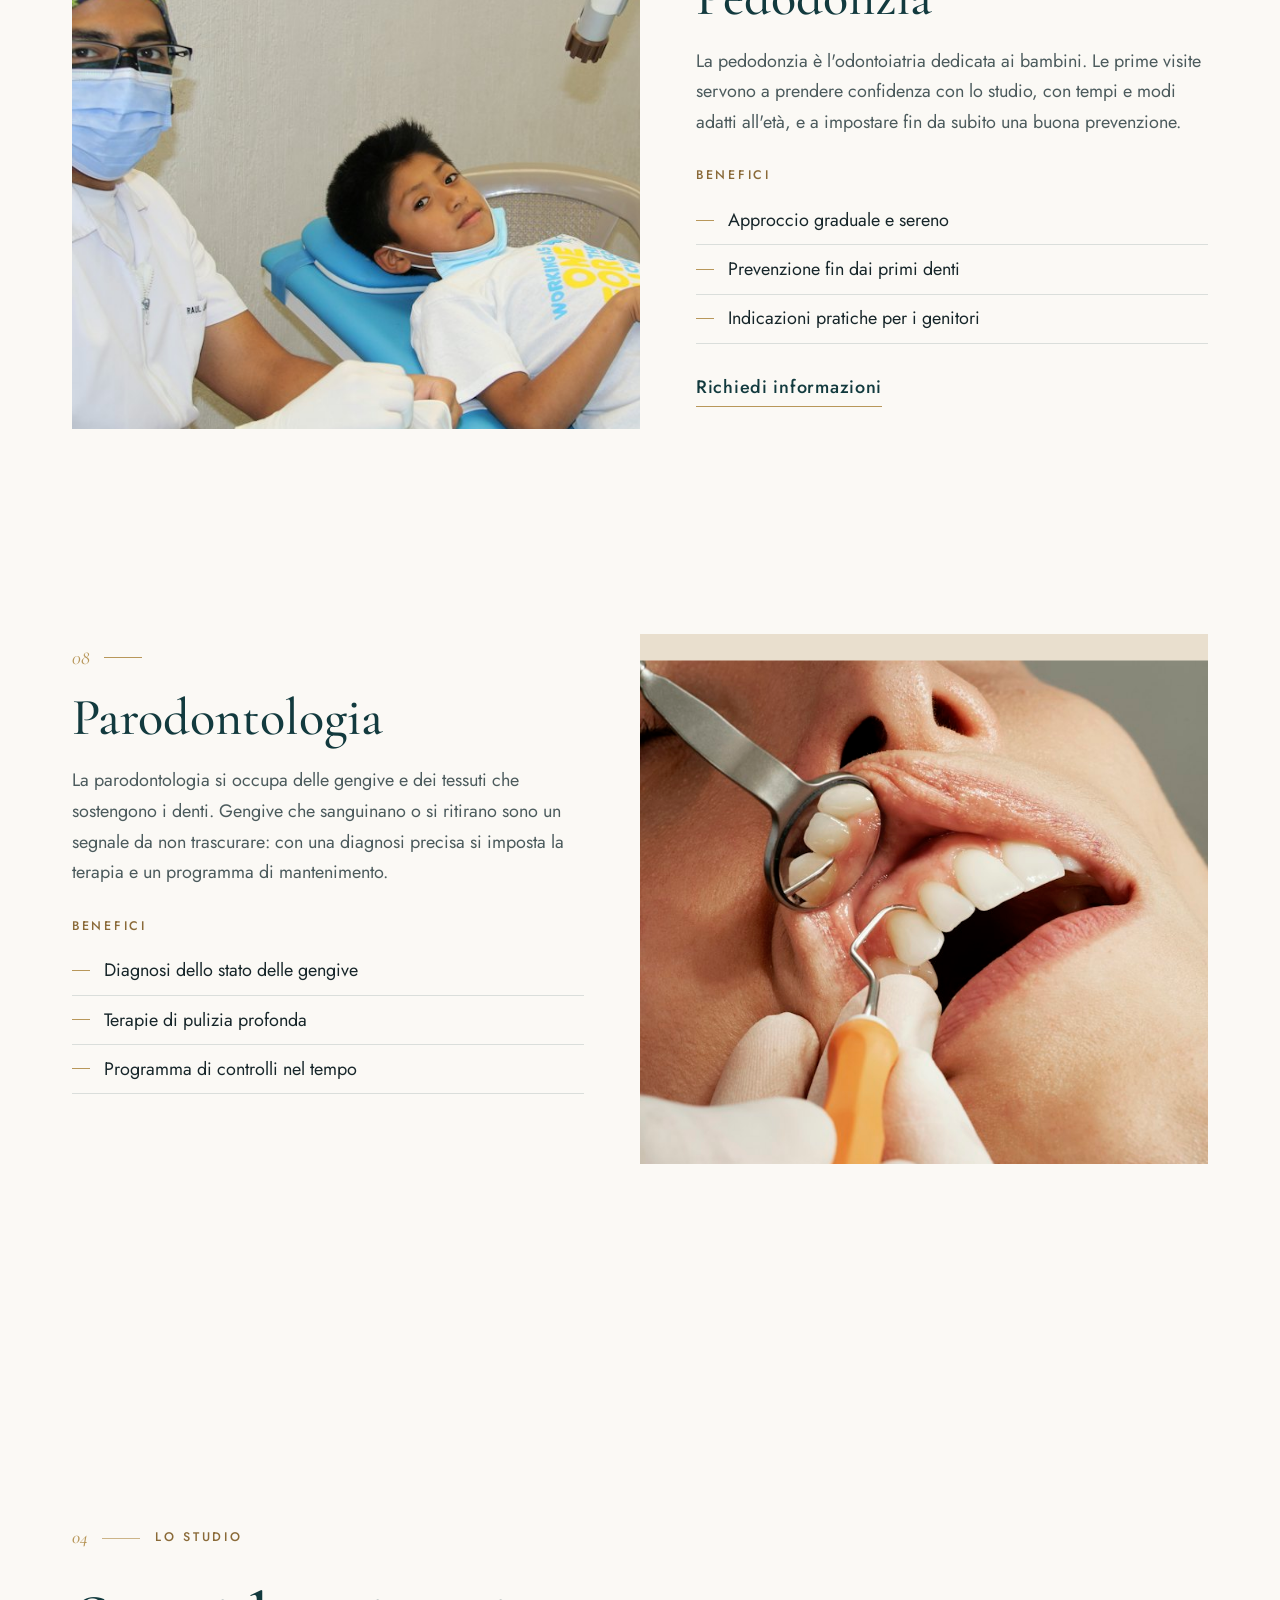
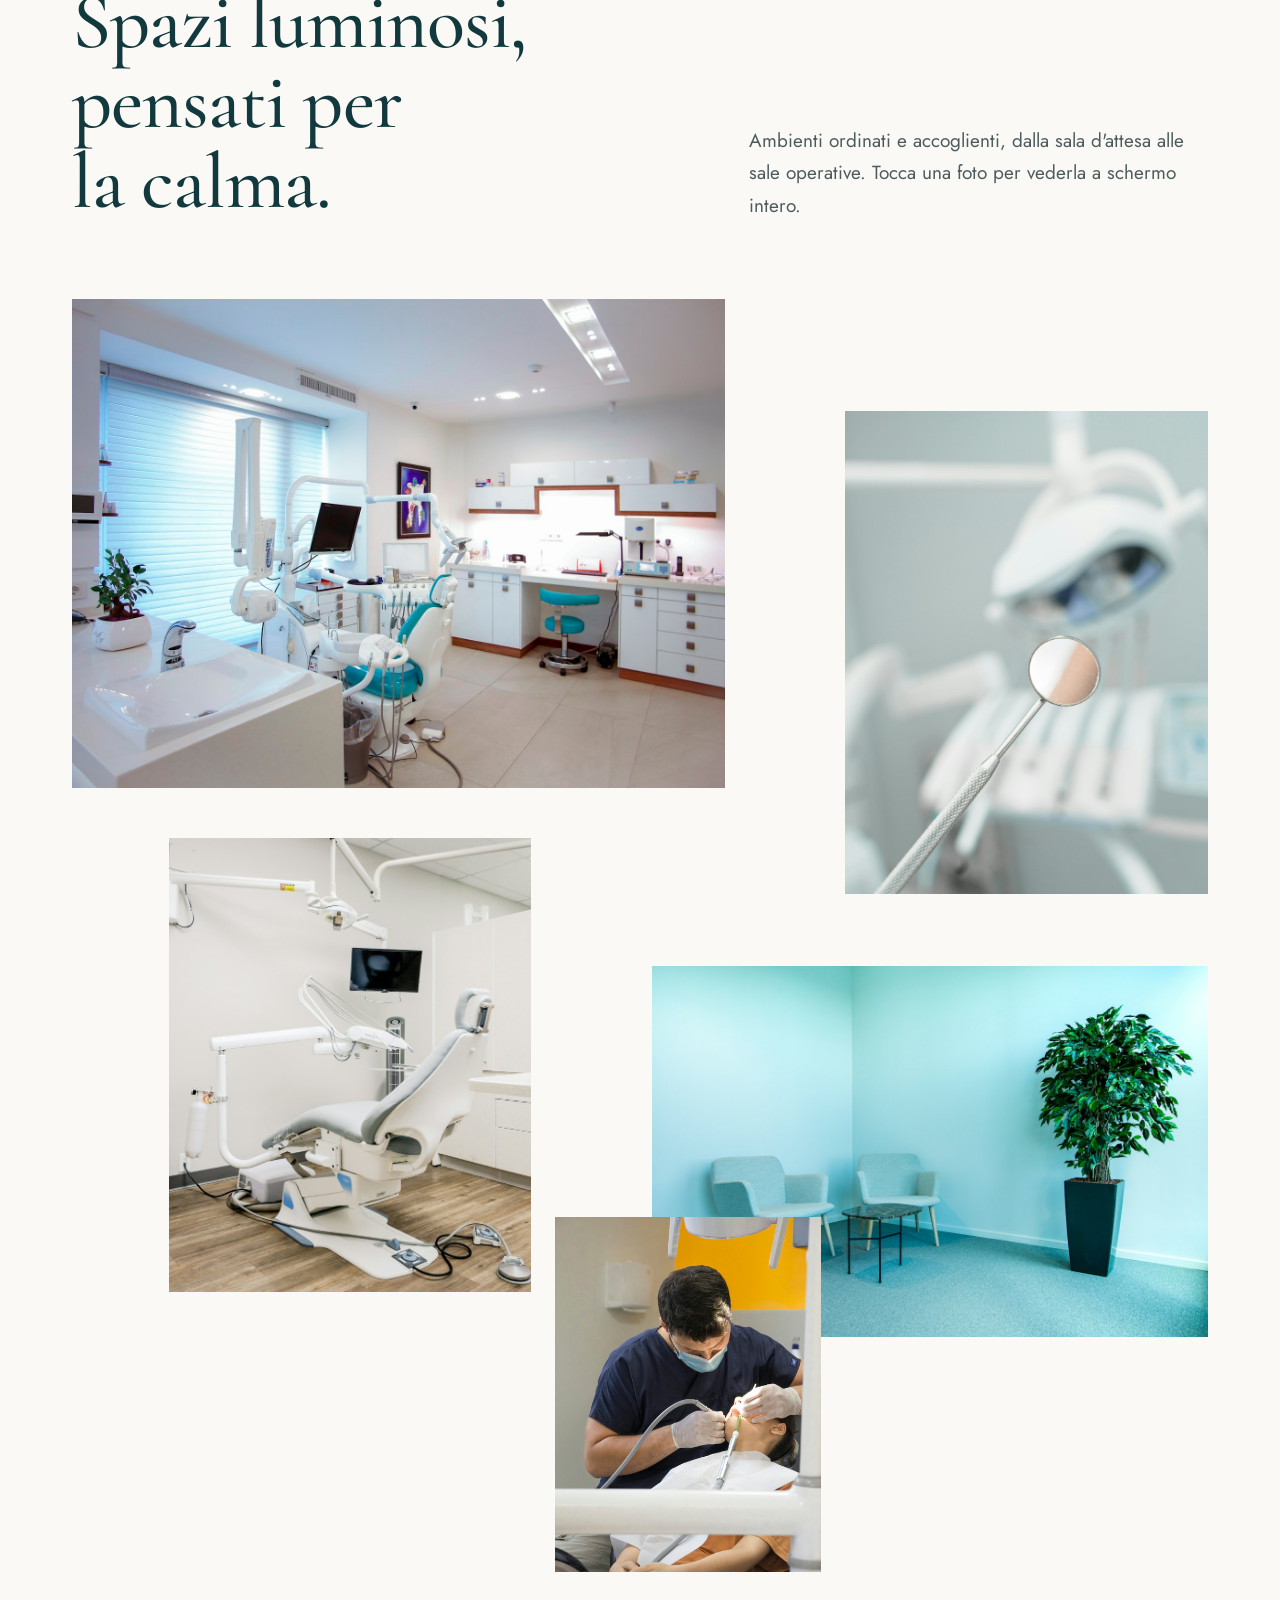
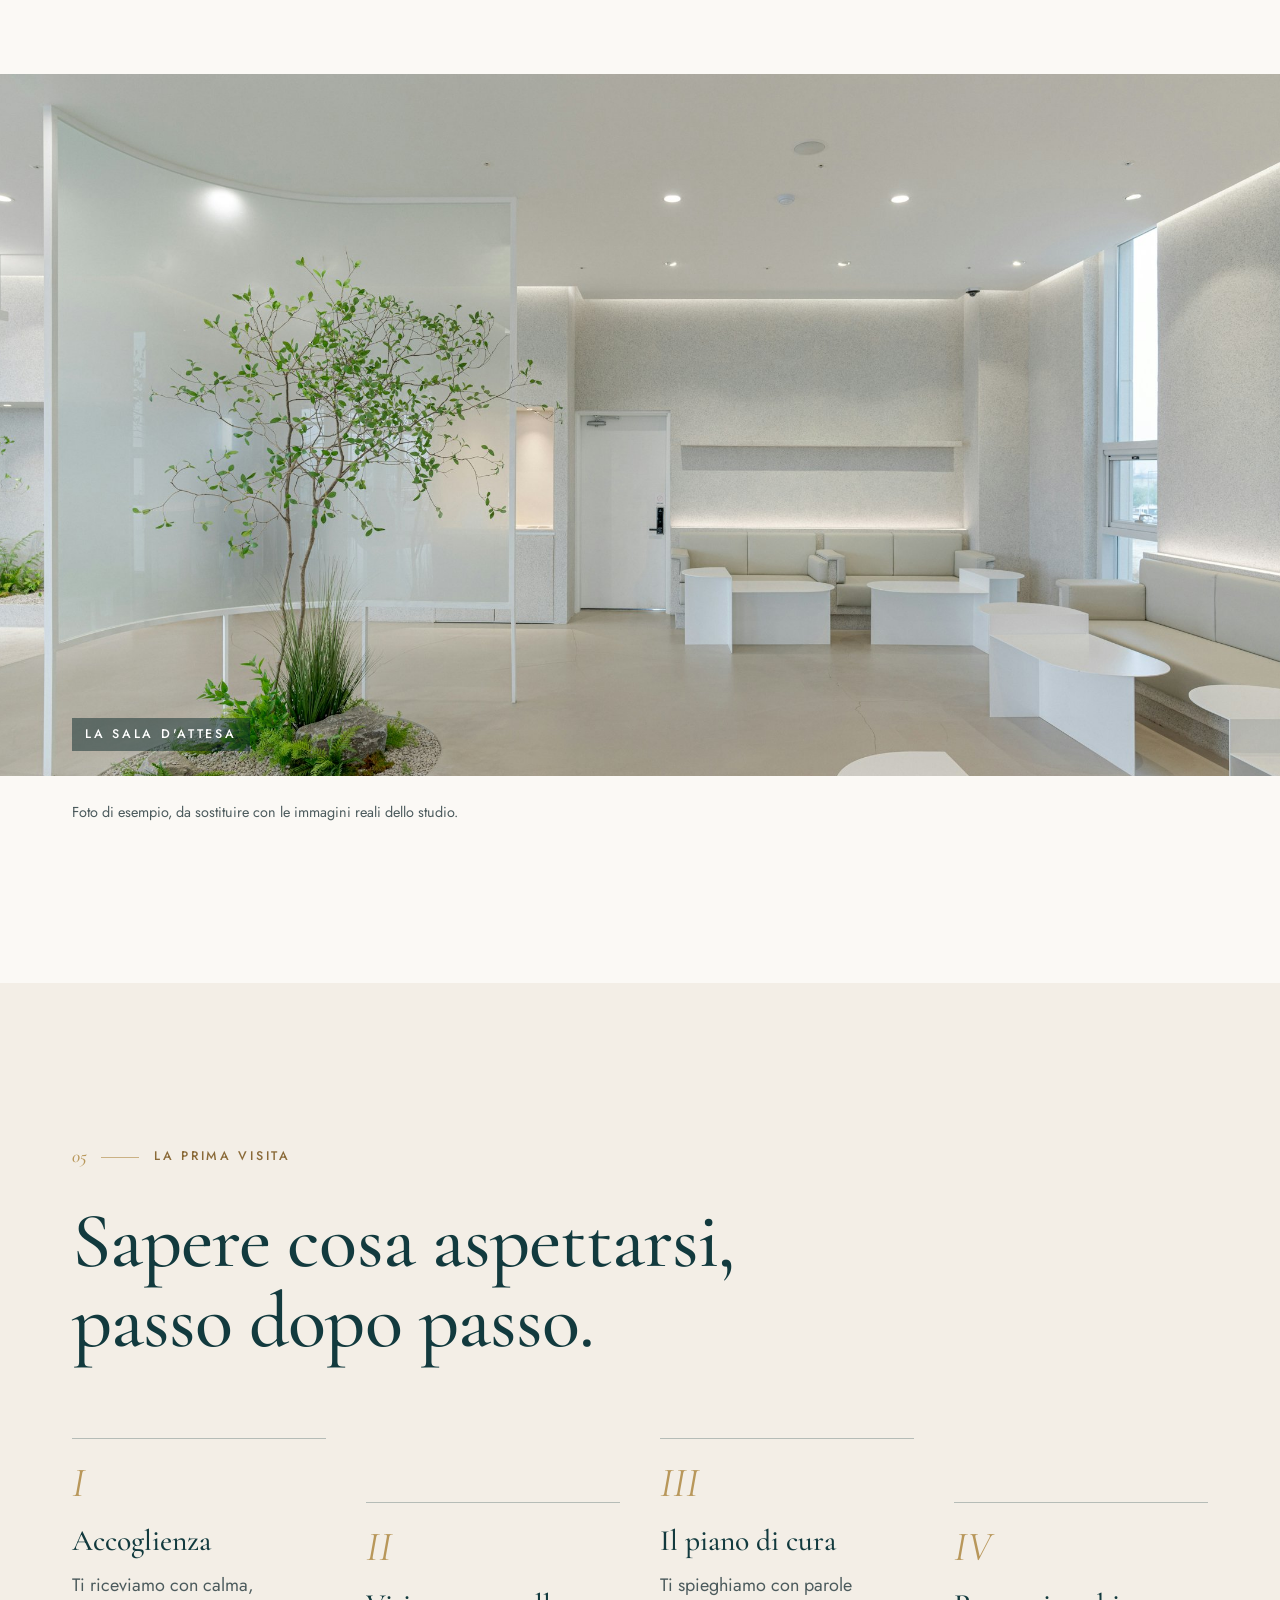
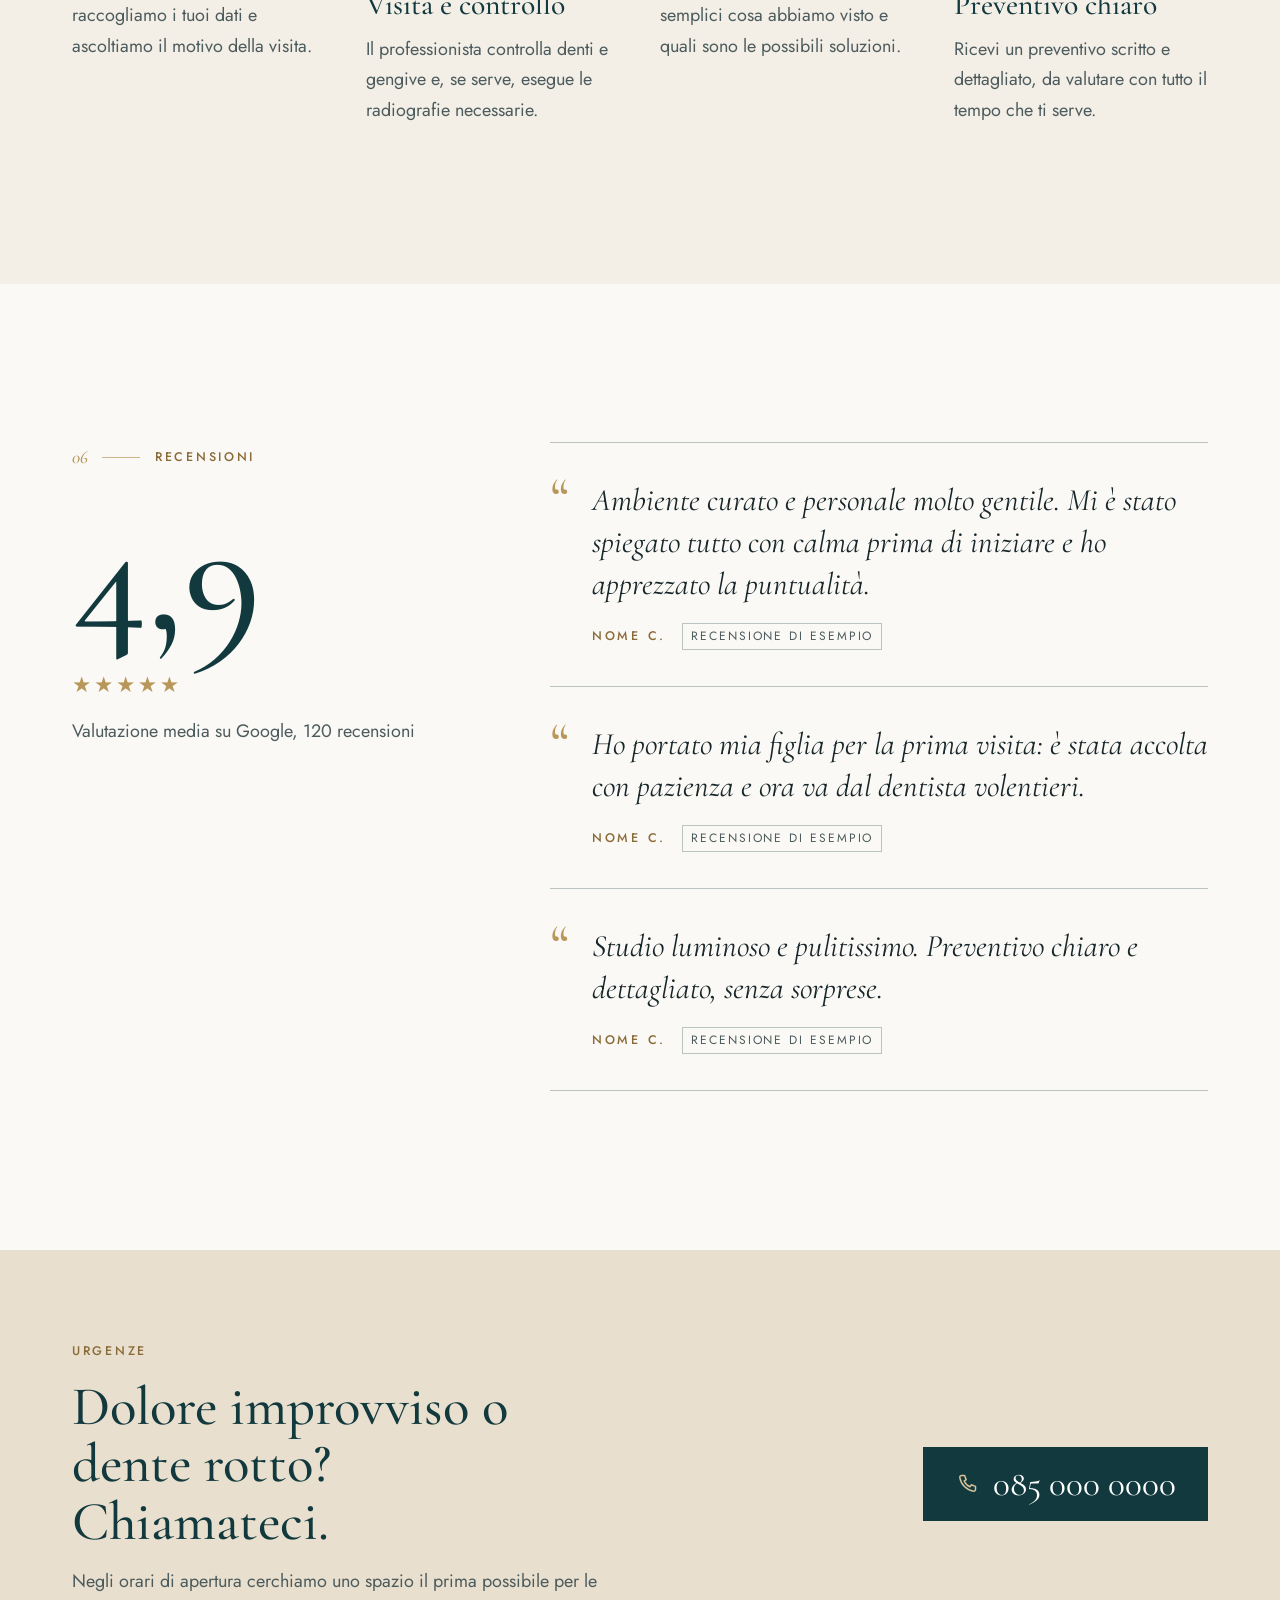
==== commit 99794cf1: "Nuovo design editoriale: hero a tutto schermo, dottore, numeri, trattamenti con foto, recensioni di " ====
--- a/index.html
+++ b/index.html
@@ -5,9 +5,9 @@
   <meta name="viewport" content="width=device-width, initial-scale=1, viewport-fit=cover">
   <!-- Aggiornare questi meta tag insieme a config.js (WhatsApp e i social non leggono JavaScript) -->
   <title>Studio Dentistico Esempio — Pescara</title>
-  <meta name="description" content="Studio Dentistico Esempio a Pescara: cure dentali attente, in un ambiente sereno. Orari, trattamenti, contatti e richiesta di appuntamento.">
+  <meta name="description" content="Studio Dentistico Esempio a Pescara: cure dentali attente, in un ambiente sereno. Trattamenti, il dottore, orari, contatti e richiesta di appuntamento.">
   <meta name="robots" content="noindex, nofollow">
-  <meta name="theme-color" content="#FCFAF6">
+  <meta name="theme-color" content="#123A3E">
 
   <meta property="og:type" content="website">
   <meta property="og:locale" content="it_IT">
@@ -22,12 +22,15 @@
 
   <link rel="icon" href="img/favicon.svg" type="image/svg+xml">
   <link rel="apple-touch-icon" href="img/apple-touch-icon.png">
+  <link rel="preload" as="image" href="img/hero.jpg" media="(min-width: 768px)">
+  <link rel="preload" as="image" href="img/hero-mobile.jpg" media="(max-width: 767px)">
 
   <link rel="preconnect" href="https://fonts.googleapis.com">
   <link rel="preconnect" href="https://fonts.gstatic.com" crossorigin>
-  <link href="https://fonts.googleapis.com/css2?family=Lexend:wght@400;600;700&family=Newsreader:ital,opsz,wght@0,6..72,400;0,6..72,500;1,6..72,400&display=swap" rel="stylesheet">
+  <link href="https://fonts.googleapis.com/css2?family=Cormorant+Garamond:ital,wght@0,400;0,500;0,600;1,400;1,500&family=Jost:wght@300;400;500;600&display=swap" rel="stylesheet">
   <link rel="stylesheet" href="style.css">
 
+  <script>document.documentElement.classList.add('js');</script>
   <script src="config.js" defer></script>
   <script src="script.js" defer></script>
 </head>
@@ -37,250 +40,255 @@
   <!-- ================= HEADER ================= -->
   <header class="header" id="header">
     <div class="header__bar wrap">
-      <a class="logo" href="#home">
-        <svg class="logo__mark" viewBox="0 0 32 32" aria-hidden="true"><path d="M16 4c-6 0-10 4.6-10 11v13h20V15C26 8.6 22 4 16 4z"/><path d="M11 28V17a5 5 0 0 1 10 0v11"/></svg>
+      <a class="logo" href="#home" aria-label="Torna all'inizio">
         <span class="logo__name" data-text="studio.name">Studio Dentistico</span>
+        <span class="logo__sub">Odontoiatria · <span data-text="studio.city"></span></span>
       </a>
       <div class="header__actions">
-        <a class="btn btn--primary btn--sm header__cta" data-booking href="#prenota">Prenota una visita</a>
+        <a class="header__phone" data-tel><span data-text="studio.phone"></span></a>
+        <a class="btn btn--line btn--sm header__cta" data-booking href="#prenota">Prenota una visita</a>
         <button class="burger" type="button" aria-expanded="false" aria-controls="menu" aria-label="Apri il menu">
           <span></span><span></span><span></span>
         </button>
       </div>
     </div>
-
-    <nav class="menu" id="menu" aria-label="Sezioni del sito" hidden>
-      <div class="menu__inner wrap">
-        <ul class="menu__list">
-          <li><a href="#home">Inizio</a></li>
-          <li><a href="#dottore">Il dottore</a></li>
-          <li><a href="#trattamenti">Trattamenti</a></li>
-          <li><a href="#studio">Lo studio</a></li>
-          <li><a href="#prima-visita">La prima visita</a></li>
-          <li><a href="#urgenze">Urgenze</a></li>
-          <li><a href="#faq">Domande frequenti</a></li>
-          <li><a href="#prenota">Prenota</a></li>
-          <li><a href="#contatti">Contatti e orari</a></li>
-        </ul>
-        <div class="menu__aside">
-          <p class="menu__label">Telefono</p>
-          <a class="menu__phone" data-tel><span data-text="studio.phone"></span></a>
-          <p class="menu__label">Indirizzo</p>
-          <p><span data-text="studio.address"></span><br><span data-text="studio.cap"></span> <span data-text="studio.city"></span></p>
-        </div>
-      </div>
-    </nav>
   </header>
+
+  <!-- Menu a schermo intero -->
+  <nav class="menu" id="menu" aria-label="Sezioni del sito" hidden>
+    <div class="menu__inner wrap">
+      <ol class="menu__list">
+        <li><a href="#home"><span class="menu__n">01</span>Inizio</a></li>
+        <li><a href="#dottore"><span class="menu__n">02</span>Il dottore</a></li>
+        <li><a href="#trattamenti"><span class="menu__n">03</span>Trattamenti</a></li>
+        <li><a href="#studio"><span class="menu__n">04</span>Lo studio</a></li>
+        <li><a href="#prima-visita"><span class="menu__n">05</span>La prima visita</a></li>
+        <li><a href="#recensioni"><span class="menu__n">06</span>Recensioni</a></li>
+        <li><a href="#faq"><span class="menu__n">07</span>Domande frequenti</a></li>
+        <li><a href="#prenota"><span class="menu__n">08</span>Prenota</a></li>
+        <li><a href="#contatti"><span class="menu__n">09</span>Dove trovarci</a></li>
+      </ol>
+      <div class="menu__aside">
+        <p class="smallcaps">Telefono</p>
+        <a class="menu__phone" data-tel><span data-text="studio.phone"></span></a>
+        <p class="smallcaps">Indirizzo</p>
+        <p><span data-text="studio.address"></span><br><span data-text="studio.cap"></span> <span data-text="studio.city"></span></p>
+        <p class="smallcaps">Email</p>
+        <p><a data-mail><span data-text="studio.email"></span></a></p>
+      </div>
+    </div>
+  </nav>
 
   <main id="contenuto">
 
     <!-- ================= HERO ================= -->
     <section class="hero" id="home">
-      <div class="hero__grid wrap">
-        <div class="hero__text">
-          <h1 class="hero__studio" data-text="studio.name">Studio Dentistico</h1>
-          <p class="hero__claim">Cure dentali attente, in&nbsp;un&nbsp;ambiente sereno.</p>
-          <p class="hero__doctor"><span data-doctor-full></span>, odontoiatra a <span data-text="studio.city"></span>.</p>
-          <div class="hero__actions">
-            <a class="btn btn--primary" data-booking href="#prenota">
-              <svg class="i" viewBox="0 0 24 24" aria-hidden="true"><rect x="3.5" y="5" width="17" height="15" rx="2.5"/><path d="M3.5 10h17M8 3v4M16 3v4"/></svg>
-              Prenota una visita
-            </a>
-            <a class="btn btn--ghost" data-tel>
-              <svg class="i" viewBox="0 0 24 24" aria-hidden="true"><path d="M6.6 3.5h3l1.6 4.2-2 1.3a10.6 10.6 0 0 0 5.8 5.8l1.3-2 4.2 1.6v3a1.8 1.8 0 0 1-1.9 1.8A16.4 16.4 0 0 1 4.8 5.4a1.8 1.8 0 0 1 1.8-1.9z"/></svg>
-              Chiama
-            </a>
-          </div>
-          <a class="rating" data-rating hidden>
-            <svg class="rating__star" viewBox="0 0 24 24" aria-hidden="true"><path d="M12 3.2l2.6 5.4 5.9.8-4.3 4.1 1 5.8L12 16.6l-5.2 2.7 1-5.8-4.3-4.1 5.9-.8z"/></svg>
-            <span><strong data-text="google.rating"></strong> su Google</span>
-            <span class="rating__count">(<span data-text="google.reviews"></span> recensioni)</span>
+      <div class="hero__media" aria-hidden="true">
+        <picture>
+          <source media="(max-width: 767px)" data-hero-src-mobile srcset="img/hero-mobile.jpg">
+          <img data-hero-img src="img/hero.jpg" alt="" width="2400" height="1800" fetchpriority="high">
+        </picture>
+      </div>
+      <div class="hero__veil" aria-hidden="true"></div>
+
+      <div class="hero__content wrap">
+        <p class="smallcaps hero__kicker"><span data-text="studio.name"></span> — <span data-text="studio.city"></span></p>
+        <h1 class="hero__title" data-hero-lines>Cure dentali attente, in un ambiente sereno.</h1>
+        <p class="hero__doctor"><span data-doctor-full></span>, <span data-lower="doctor.role"></span></p>
+        <div class="hero__actions">
+          <a class="btn btn--gold" data-booking href="#prenota">Prenota una visita</a>
+          <a class="btn btn--glass" data-tel>
+            <svg class="i" viewBox="0 0 24 24" aria-hidden="true"><path d="M6.6 3.5h3l1.6 4.2-2 1.3a10.6 10.6 0 0 0 5.8 5.8l1.3-2 4.2 1.6v3a1.8 1.8 0 0 1-1.9 1.8A16.4 16.4 0 0 1 4.8 5.4a1.8 1.8 0 0 1 1.8-1.9z"/></svg>
+            Chiama
           </a>
         </div>
-        <div class="hero__visual">
-          <div class="arch arch--hero">
-            <img src="img/hero-studio.jpg" alt="Poltrona odontoiatrica in un ambulatorio luminoso" width="1200" height="1800" fetchpriority="high">
-          </div>
-          <div class="hero__arch-line" aria-hidden="true"></div>
-        </div>
+      </div>
+
+      <div class="hero__foot wrap">
+        <a class="hero__rating" data-rating hidden>
+          <span class="stars" aria-hidden="true">★★★★★</span>
+          <span><strong data-text="google.rating"></strong> su Google <span class="muted">· <span data-text="google.reviews"></span> recensioni</span></span>
+        </a>
+        <a class="hero__scroll" href="#approccio"><span>Scopri lo studio</span><i aria-hidden="true"></i></a>
+      </div>
+      <div class="hero__fade" aria-hidden="true"></div>
+    </section>
+
+    <!-- ================= APPROCCIO ================= -->
+    <section class="approach section" id="approccio" aria-labelledby="approach-title">
+      <div class="wrap approach__grid">
+        <p class="smallcaps label rv"><span class="label__n">01</span> Il nostro approccio</p>
+        <h2 class="display approach__title rv" id="approach-title" data-text="approach.title"></h2>
+        <p class="approach__text rv" data-text="approach.text"></p>
+        <figure class="approach__img reveal-img" data-reveal="right">
+          <img src="img/hero-studio.jpg" alt="Poltrona odontoiatrica bianca in un ambulatorio luminoso" width="1200" height="1800" loading="lazy" data-parallax="0.08">
+        </figure>
+        <figure class="approach__img approach__img--small reveal-img" data-reveal="up">
+          <img src="img/strumenti.jpg" alt="Specchietto e sonda su un piano bianco" width="1000" height="1333" loading="lazy">
+        </figure>
       </div>
     </section>
 
     <!-- ================= IL DOTTORE ================= -->
-    <section class="section doctor" id="dottore" aria-labelledby="doctor-title">
+    <section class="doctor section" id="dottore" aria-labelledby="doctor-title">
       <div class="wrap doctor__grid">
-        <div class="doctor__portrait">
-          <div class="arch arch--portrait" data-doctor-photo>
-            <!-- Segnaposto mostrato finché in config.js non c'è una foto -->
-            <div class="portrait-ph">
-              <svg viewBox="0 0 120 120" aria-hidden="true"><circle cx="60" cy="46" r="20"/><path d="M24 104c4-22 18-34 36-34s32 12 36 34"/></svg>
-              <p>Foto del dottore<br>da inserire</p>
-            </div>
-          </div>
+        <div class="doctor__media">
+          <figure class="doctor__photo reveal-img" data-reveal="up" data-doctor-photo>
+            <img src="img/dottoressa.jpg" alt="" width="1200" height="1697" loading="lazy" data-parallax="0.06">
+          </figure>
+          <span class="doctor__frame" aria-hidden="true"></span>
+          <p class="doctor__photo-note" data-photo-note hidden>Foto di esempio</p>
         </div>
         <div class="doctor__body">
-          <h2 class="h2" id="doctor-title">Il dottore</h2>
-          <p class="doctor__name"><span data-doctor-full></span></p>
-          <div class="doctor__intro" data-doctor-intro></div>
-
-          <div class="cv">
-            <h3 class="h3">Titoli e formazione</h3>
+          <p class="smallcaps label rv"><span class="label__n">02</span> Il dottore</p>
+          <h2 class="display doctor__name rv" id="doctor-title" data-doctor-full></h2>
+          <p class="smallcaps doctor__role rv" data-text="doctor.role"></p>
+          <div class="doctor__intro rv" data-doctor-intro></div>
+
+          <div class="cv rv">
+            <h3 class="cv__title">Titoli e formazione</h3>
             <ul class="cv__list">
               <li class="cv__row">
                 <span class="cv__year" data-text="doctor.degree.year"></span>
                 <span class="cv__what">
-                  <span class="cv__title" data-text="doctor.degree.title"></span>
+                  <span class="cv__name" data-text="doctor.degree.title"></span>
                   <span class="cv__org" data-text="doctor.degree.university"></span>
                 </span>
               </li>
               <li class="cv__row">
                 <span class="cv__year">Albo</span>
                 <span class="cv__what">
-                  <span class="cv__title"><span data-registered></span> all'Albo degli Odontoiatri di <span data-text="doctor.albo.province"></span></span>
+                  <span class="cv__name"><span data-registered></span> all'Albo degli Odontoiatri di <span data-text="doctor.albo.province"></span></span>
                   <span class="cv__org">n. <span data-text="doctor.albo.number"></span></span>
                 </span>
               </li>
             </ul>
-            <h4 class="cv__sub" data-courses-title>Corsi e specializzazioni</h4>
+            <h4 class="smallcaps cv__sub" data-courses-title>Corsi e specializzazioni</h4>
             <ul class="cv__list" data-courses></ul>
           </div>
         </div>
       </div>
     </section>
 
+    <!-- ================= NUMERI ================= -->
+    <section class="stats" id="numeri" aria-label="Lo studio in numeri">
+      <div class="wrap">
+        <ul class="stats__list" data-stats></ul>
+        <p class="stats__note">Dati di esempio</p>
+      </div>
+    </section>
+
     <!-- ================= TRATTAMENTI ================= -->
-    <section class="section section--mist treatments" id="trattamenti" aria-labelledby="tr-title">
+    <section class="treatments section" id="trattamenti" aria-labelledby="tr-title">
       <div class="wrap">
-        <div class="section__head">
-          <h2 class="h2" id="tr-title">Trattamenti</h2>
-          <p class="lead">In parole semplici, di cosa ci occupiamo. Tocca un trattamento per leggere una breve spiegazione: i dettagli del tuo caso li valuterà il professionista durante la visita.</p>
-        </div>
-        <ul class="tr-grid" data-treatments></ul>
+        <header class="section-head">
+          <p class="smallcaps label rv"><span class="label__n">03</span> Trattamenti</p>
+          <h2 class="display rv" id="tr-title">Le nostre cure, spiegate con chiarezza.</h2>
+          <p class="section-head__text rv">Una panoramica dei trattamenti dello studio. Durante la visita il professionista valuta il tuo caso e ti propone il percorso più adatto.</p>
+        </header>
+        <nav class="tr-index rv" aria-label="Elenco dei trattamenti" data-tr-index></nav>
+        <div class="tr-list" data-treatments></div>
       </div>
     </section>
 
     <!-- ================= LO STUDIO ================= -->
-    <section class="section studio" id="studio" aria-labelledby="studio-title">
+    <section class="studio section" id="studio" aria-labelledby="studio-title">
       <div class="wrap">
-        <div class="section__head">
-          <h2 class="h2" id="studio-title">Lo studio</h2>
-          <p class="lead">Ambienti luminosi e ordinati, pensati per farti sentire a tuo agio dal momento in cui entri.</p>
-        </div>
+        <header class="section-head section-head--split">
+          <div>
+            <p class="smallcaps label rv"><span class="label__n">04</span> Lo studio</p>
+            <h2 class="display rv" id="studio-title">Spazi luminosi, pensati per la calma.</h2>
+          </div>
+          <p class="section-head__text rv">Ambienti ordinati e accoglienti, dalla sala d'attesa alle sale operative. Tocca una foto per vederla a schermo intero.</p>
+        </header>
         <ul class="gallery">
-          <li class="gallery__item g1"><button type="button" data-lightbox="0"><img src="img/sala-attesa.jpg" alt="Sala d'attesa luminosa con sedute bianche e una pianta" width="1600" height="1067" loading="lazy"></button></li>
-          <li class="gallery__item g2"><button type="button" data-lightbox="1"><img src="img/studio-moderno.jpg" alt="Ambulatorio con poltrona odontoiatrica e arredi bianchi" width="1600" height="1070" loading="lazy"></button></li>
-          <li class="gallery__item g3"><button type="button" data-lightbox="2"><img src="img/dettaglio-specchietto.jpg" alt="Specchietto odontoiatrico in primo piano" width="1000" height="1500" loading="lazy"></button></li>
-          <li class="gallery__item g4"><button type="button" data-lightbox="3"><img src="img/poltrona.jpg" alt="Poltrona odontoiatrica in un ambulatorio con pavimento in legno" width="1400" height="933" loading="lazy"></button></li>
-          <li class="gallery__item g5"><button type="button" data-lightbox="4"><img src="img/angolo-attesa.jpg" alt="Angolo d'attesa con due poltroncine e una pianta" width="1200" height="800" loading="lazy"></button></li>
-          <li class="gallery__item g6"><button type="button" data-lightbox="5"><img src="img/strumenti.jpg" alt="Specchietto e sonda odontoiatrica su un piano bianco" width="1000" height="1333" loading="lazy"></button></li>
-          <li class="gallery__item g7"><button type="button" data-lightbox="6"><img src="img/dentista-al-lavoro.jpg" alt="Un dentista al lavoro con un paziente sulla poltrona" width="1000" height="1500" loading="lazy"></button></li>
+          <li class="g g1 reveal-img" data-reveal="up"><button type="button" data-lightbox><img src="img/studio-moderno.jpg" alt="Ambulatorio con poltrona odontoiatrica e arredi bianchi" width="1600" height="1070" loading="lazy"></button></li>
+          <li class="g g2 reveal-img" data-reveal="right"><button type="button" data-lightbox><img src="img/dettaglio-specchietto.jpg" alt="Specchietto odontoiatrico in primo piano" width="1000" height="1500" loading="lazy"></button></li>
+          <li class="g g3 reveal-img" data-reveal="up"><button type="button" data-lightbox><img src="img/poltrona.jpg" alt="Poltrona odontoiatrica in un ambulatorio con pavimento in legno" width="1400" height="933" loading="lazy"></button></li>
+          <li class="g g4 reveal-img" data-reveal="left"><button type="button" data-lightbox><img src="img/angolo-attesa.jpg" alt="Angolo d'attesa con due poltroncine e una pianta" width="1200" height="800" loading="lazy"></button></li>
+          <li class="g g5 reveal-img" data-reveal="up"><button type="button" data-lightbox><img src="img/dentista-al-lavoro.jpg" alt="Un dentista al lavoro con un paziente" width="1000" height="1500" loading="lazy"></button></li>
         </ul>
-        <p class="note">Foto di esempio, da sostituire con le immagini reali dello studio.</p>
-      </div>
+      </div>
+      <!-- Foto a tutta larghezza con parallax -->
+      <figure class="wide reveal-img" data-reveal="up">
+        <button type="button" data-lightbox class="wide__btn"><img src="img/sala-attesa.jpg" alt="Sala d'attesa luminosa con sedute bianche e una pianta al centro" width="2200" height="1467" loading="lazy" data-parallax="0.12"></button>
+        <figcaption class="wide__caption wrap"><span class="smallcaps">La sala d'attesa</span></figcaption>
+      </figure>
+      <p class="wrap note">Foto di esempio, da sostituire con le immagini reali dello studio.</p>
     </section>
 
     <!-- ================= LA PRIMA VISITA ================= -->
-    <section class="section section--mist first" id="prima-visita" aria-labelledby="first-title">
-      <div class="wrap first__grid">
-        <div class="first__media">
-          <div class="first__photo">
-            <img src="img/dentista-paziente.jpg" alt="Una dentista parla con una paziente seduta sulla poltrona" width="1600" height="1200" loading="lazy">
-          </div>
-        </div>
-        <div class="first__body">
-          <h2 class="h2" id="first-title">La prima visita</h2>
-          <p class="lead">Sapere cosa succede aiuta a sentirsi tranquilli. Ecco come si svolge, passo dopo passo.</p>
-          <ol class="steps">
-            <li class="step">
-              <span class="step__n" aria-hidden="true">1</span>
-              <div>
-                <h3 class="step__title">Accoglienza</h3>
-                <p>Ti riceviamo con calma, raccogliamo i tuoi dati e ascoltiamo il motivo della visita.</p>
-              </div>
-            </li>
-            <li class="step">
-              <span class="step__n" aria-hidden="true">2</span>
-              <div>
-                <h3 class="step__title">Visita e controllo</h3>
-                <p>Il professionista controlla denti e gengive e, se serve, propone gli esami necessari.</p>
-              </div>
-            </li>
-            <li class="step">
-              <span class="step__n" aria-hidden="true">3</span>
-              <div>
-                <h3 class="step__title">Spiegazione del piano di cura</h3>
-                <p>Ti spieghiamo con parole chiare cosa abbiamo visto e quali sono le possibili soluzioni.</p>
-              </div>
-            </li>
-            <li class="step">
-              <span class="step__n" aria-hidden="true">4</span>
-              <div>
-                <h3 class="step__title">Preventivo chiaro</h3>
-                <p>Ricevi un preventivo scritto e dettagliato, da valutare con tutto il tempo che ti serve.</p>
-              </div>
-            </li>
-          </ol>
-        </div>
+    <section class="first section" id="prima-visita" aria-labelledby="first-title">
+      <div class="wrap">
+        <header class="section-head">
+          <p class="smallcaps label rv"><span class="label__n">05</span> La prima visita</p>
+          <h2 class="display rv" id="first-title">Sapere cosa aspettarsi, passo dopo passo.</h2>
+        </header>
+        <ol class="steps">
+          <li class="step rv"><span class="step__n">I</span><h3 class="step__title">Accoglienza</h3><p>Ti riceviamo con calma, raccogliamo i tuoi dati e ascoltiamo il motivo della visita.</p></li>
+          <li class="step rv"><span class="step__n">II</span><h3 class="step__title">Visita e controllo</h3><p>Il professionista controlla denti e gengive e, se serve, esegue le radiografie necessarie.</p></li>
+          <li class="step rv"><span class="step__n">III</span><h3 class="step__title">Il piano di cura</h3><p>Ti spieghiamo con parole semplici cosa abbiamo visto e quali sono le possibili soluzioni.</p></li>
+          <li class="step rv"><span class="step__n">IV</span><h3 class="step__title">Preventivo chiaro</h3><p>Ricevi un preventivo scritto e dettagliato, da valutare con tutto il tempo che ti serve.</p></li>
+        </ol>
+      </div>
+    </section>
+
+    <!-- ================= RECENSIONI ================= -->
+    <section class="reviews section" id="recensioni" aria-labelledby="rev-title" data-reviews-section>
+      <div class="wrap reviews__grid">
+        <div class="reviews__score">
+          <p class="smallcaps label rv"><span class="label__n">06</span> Recensioni</p>
+          <h2 class="sr-only" id="rev-title">Recensioni</h2>
+          <p class="reviews__big rv" data-rating-big><span data-text="google.rating"></span></p>
+          <p class="stars stars--lg rv" aria-hidden="true">★★★★★</p>
+          <p class="reviews__meta rv">Valutazione media su Google<span data-reviews-count>, <span data-text="google.reviews"></span> recensioni</span></p>
+          <a class="link-line rv" data-reviews-link hidden>Leggi le recensioni su Google</a>
+        </div>
+        <ul class="reviews__list" data-reviews></ul>
       </div>
     </section>
 
     <!-- ================= URGENZE ================= -->
-    <section class="urgent-wrap" id="urgenze" aria-labelledby="urgent-title">
-      <div class="wrap">
-        <div class="urgent">
-          <svg class="urgent__icon" viewBox="0 0 48 48" aria-hidden="true"><path d="M24 6c-8 0-13 5.6-13 13.4 0 5 2 8.4 3.2 12.6 1.4 5 1.5 10 4.3 10 3.2 0 2.6-7.4 5.5-7.4s2.3 7.4 5.5 7.4c2.8 0 2.9-5 4.3-10C35 27.8 37 24.4 37 19.4 37 11.6 32 6 24 6z"/><path d="M27 12l-4 7h5l-4 8"/></svg>
-          <div class="urgent__text">
-            <h2 class="urgent__title" id="urgent-title">Dolore improvviso o dente rotto? Chiamateci.</h2>
-            <p>Negli orari di apertura cerchiamo di trovare uno spazio il prima possibile per le situazioni urgenti.</p>
-          </div>
-          <a class="urgent__phone" data-tel>
-            <svg class="i" viewBox="0 0 24 24" aria-hidden="true"><path d="M6.6 3.5h3l1.6 4.2-2 1.3a10.6 10.6 0 0 0 5.8 5.8l1.3-2 4.2 1.6v3a1.8 1.8 0 0 1-1.9 1.8A16.4 16.4 0 0 1 4.8 5.4a1.8 1.8 0 0 1 1.8-1.9z"/></svg>
-            <span data-text="studio.phone"></span>
-          </a>
-        </div>
+    <section class="urgent" id="urgenze" aria-labelledby="urgent-title">
+      <div class="wrap urgent__inner rv">
+        <div>
+          <p class="smallcaps urgent__kicker">Urgenze</p>
+          <h2 class="urgent__title" id="urgent-title">Dolore improvviso o dente rotto? Chiamateci.</h2>
+          <p class="urgent__text">Negli orari di apertura cerchiamo uno spazio il prima possibile per le situazioni urgenti.</p>
+        </div>
+        <a class="urgent__phone" data-tel>
+          <svg class="i" viewBox="0 0 24 24" aria-hidden="true"><path d="M6.6 3.5h3l1.6 4.2-2 1.3a10.6 10.6 0 0 0 5.8 5.8l1.3-2 4.2 1.6v3a1.8 1.8 0 0 1-1.9 1.8A16.4 16.4 0 0 1 4.8 5.4a1.8 1.8 0 0 1 1.8-1.9z"/></svg>
+          <span data-text="studio.phone"></span>
+        </a>
       </div>
     </section>
 
     <!-- ================= FAQ ================= -->
-    <section class="section faq" id="faq" aria-labelledby="faq-title">
+    <section class="faq section" id="faq" aria-labelledby="faq-title">
       <div class="wrap faq__grid">
-        <div>
-          <h2 class="h2" id="faq-title">Domande frequenti</h2>
-          <p class="lead">Risposte generali alle domande più comuni. Per il tuo caso specifico, chiedi pure allo studio.</p>
-          <div class="arch faq__photo">
-            <img src="img/sorriso.jpg" alt="Una donna sorride all'aperto" width="1200" height="1500" loading="lazy">
-          </div>
+        <div class="faq__head">
+          <p class="smallcaps label rv"><span class="label__n">07</span> Domande frequenti</p>
+          <h2 class="display rv" id="faq-title">Le risposte alle domande più comuni.</h2>
+          <figure class="faq__img reveal-img" data-reveal="up">
+            <img src="img/tr-igiene.jpg" alt="Spazzolino in bambù con dentifricio" width="1000" height="667" loading="lazy">
+          </figure>
         </div>
         <div class="faq__list" data-faq></div>
       </div>
     </section>
 
     <!-- ================= PRENOTA ================= -->
-    <section class="section section--deep book" id="prenota" aria-labelledby="book-title">
+    <section class="book section" id="prenota" aria-labelledby="book-title">
       <div class="wrap book__grid">
-        <div class="book__call">
-          <h2 class="h2" id="book-title">Prenota una visita</h2>
-          <p class="lead">Il modo più semplice è una telefonata: la segreteria ti propone il primo orario adatto a te.</p>
-          <a class="book__number" data-tel><span data-text="studio.phone"></span></a>
-          <div class="book__btns">
-            <a class="btn btn--call" data-tel>
-              <span class="btn--call__ring" aria-hidden="true"></span>
-              <svg class="i" viewBox="0 0 24 24" aria-hidden="true"><path d="M6.6 3.5h3l1.6 4.2-2 1.3a10.6 10.6 0 0 0 5.8 5.8l1.3-2 4.2 1.6v3a1.8 1.8 0 0 1-1.9 1.8A16.4 16.4 0 0 1 4.8 5.4a1.8 1.8 0 0 1 1.8-1.9z"/></svg>
-              Chiama ora
-            </a>
-            <a class="btn btn--light" data-whatsapp hidden>
-              <svg class="i" viewBox="0 0 24 24" aria-hidden="true"><path d="M4 20l1.2-3.8A8 8 0 1 1 8 19z"/><path d="M9 9.5c.3 2.4 2.2 4.4 4.7 4.9l1-1.2 1.8.8-.4 1.6c-3.6.4-7.6-3.5-7.2-7.1L10.5 8l.8 1.8z"/></svg>
-              Scrivi su WhatsApp
-            </a>
-          </div>
-          <p class="book__hours" data-open-status></p>
-        </div>
-
-        <div class="book__form-wrap">
+        <div class="book__intro">
+          <p class="smallcaps label label--light rv"><span class="label__n">08</span> Prenota</p>
+          <h2 class="display display--light rv" id="book-title">Richiedi un appuntamento.</h2>
+          <p class="book__text rv">Lasciaci i tuoi recapiti e le tue preferenze: la segreteria ti ricontatterà per concordare giorno e ora. Se preferisci, puoi chiamarci direttamente.</p>
+          <a class="book__phone rv" data-tel><span data-text="studio.phone"></span></a>
+        </div>
+
+        <div class="book__card rv">
           <form class="form" id="booking-form" novalidate>
-            <h3 class="form__title">Oppure richiedi un appuntamento</h3>
-            <p class="form__intro">Lasciaci i tuoi recapiti: lo studio ti contatterà per concordare giorno e ora.</p>
-
             <div class="field">
               <label for="f-name">Nome e cognome</label>
               <input id="f-name" name="nome" type="text" autocomplete="name" required>
@@ -293,7 +301,7 @@
                 <p class="field__err" id="f-phone-err" hidden>Scrivi un numero di telefono valido.</p>
               </div>
               <div class="field">
-                <label for="f-email">Email <span class="optional">(facoltativa)</span></label>
+                <label for="f-email">Email <span class="optional">facoltativa</span></label>
                 <input id="f-email" name="email" type="email" autocomplete="email">
                 <p class="field__err" id="f-email-err" hidden>Controlla l'indirizzo email.</p>
               </div>
@@ -315,7 +323,7 @@
               </fieldset>
             </div>
             <div class="field">
-              <label for="f-notes">Note <span class="optional">(facoltative)</span></label>
+              <label for="f-notes">Note <span class="optional">facoltative</span></label>
               <textarea id="f-notes" name="note" rows="3" maxlength="300" aria-describedby="f-notes-hint"></textarea>
               <p class="field__hint" id="f-notes-hint">Ad esempio i giorni in cui non sei disponibile. Non inserire informazioni sulla tua salute: ne parlerai direttamente con il professionista.</p>
             </div>
@@ -324,78 +332,75 @@
               <label for="f-consent">Acconsento al trattamento dei miei dati personali per essere ricontattato, come descritto nell'<a data-privacy href="privacy.html">informativa privacy</a>.</label>
               <p class="field__err" id="f-consent-err" hidden>Per inviare la richiesta serve il tuo consenso.</p>
             </div>
-            <button class="btn btn--primary btn--block" type="submit">Invia la richiesta</button>
+            <button class="btn btn--dark btn--block" type="submit">Invia la richiesta</button>
           </form>
 
           <div class="summary" id="booking-summary" hidden tabindex="-1">
-            <h3 class="form__title">Riepilogo della richiesta</h3>
+            <p class="smallcaps label">Riepilogo</p>
+            <h3 class="summary__title">La tua richiesta</h3>
             <dl class="summary__list" data-summary></dl>
             <p class="summary__note">Bozza dimostrativa: nel sito definitivo la richiesta arriverà allo studio via email.</p>
-            <button class="btn btn--ghost" type="button" data-summary-back>Modifica la richiesta</button>
+            <button class="btn btn--line-dark" type="button" data-summary-back>Modifica la richiesta</button>
           </div>
         </div>
       </div>
     </section>
 
-    <!-- ================= CONTATTI E ORARI ================= -->
-    <section class="section contacts" id="contatti" aria-labelledby="ct-title">
+    <!-- ================= CONTATTI E DOVE TROVARCI ================= -->
+    <section class="contacts section" id="contatti" aria-labelledby="ct-title">
       <div class="wrap contacts__grid">
         <div class="contacts__info">
-          <h2 class="h2" id="ct-title">Contatti e orari</h2>
-
-          <div class="contact-lines">
-            <p class="contact-line">
-              <svg class="i" viewBox="0 0 24 24" aria-hidden="true"><path d="M12 21s-7-6.2-7-11.6a7 7 0 0 1 14 0C19 14.8 12 21 12 21z"/><circle cx="12" cy="9.4" r="2.4"/></svg>
-              <span><span data-text="studio.address"></span>, <span data-text="studio.cap"></span> <span data-text="studio.city"></span> (<span data-text="studio.province"></span>)</span>
-            </p>
-            <p class="contact-line">
+          <p class="smallcaps label rv"><span class="label__n">09</span> Contatti</p>
+          <h2 class="display rv" id="ct-title">Dove trovarci.</h2>
+
+          <a class="contacts__phone rv" data-tel><span data-text="studio.phone"></span></a>
+          <div class="contacts__btns rv">
+            <a class="btn btn--dark btn--call" data-tel>
+              <span class="btn--call__ring" aria-hidden="true"></span>
               <svg class="i" viewBox="0 0 24 24" aria-hidden="true"><path d="M6.6 3.5h3l1.6 4.2-2 1.3a10.6 10.6 0 0 0 5.8 5.8l1.3-2 4.2 1.6v3a1.8 1.8 0 0 1-1.9 1.8A16.4 16.4 0 0 1 4.8 5.4a1.8 1.8 0 0 1 1.8-1.9z"/></svg>
-              <a data-tel><span data-text="studio.phone"></span></a>
-            </p>
-            <p class="contact-line" data-if="studio.email">
-              <svg class="i" viewBox="0 0 24 24" aria-hidden="true"><rect x="3" y="5.5" width="18" height="13" rx="2.5"/><path d="M4 7l8 6 8-6"/></svg>
-              <a data-mail><span data-text="studio.email"></span></a>
-            </p>
+              Chiama ora
+            </a>
+            <a class="btn btn--line-dark" data-whatsapp hidden>
+              <svg class="i" viewBox="0 0 24 24" aria-hidden="true"><path d="M4 20l1.2-3.8A8 8 0 1 1 8 19z"/><path d="M9 9.5c.3 2.4 2.2 4.4 4.7 4.9l1-1.2 1.8.8-.4 1.6c-3.6.4-7.6-3.5-7.2-7.1L10.5 8l.8 1.8z"/></svg>
+              WhatsApp
+            </a>
           </div>
 
-          <div class="hours">
+          <dl class="contacts__lines rv">
+            <div>
+              <dt class="smallcaps">Indirizzo</dt>
+              <dd><span data-text="studio.address"></span><br><span data-text="studio.cap"></span> <span data-text="studio.city"></span> (<span data-text="studio.province"></span>)</dd>
+            </div>
+            <div data-if="studio.email">
+              <dt class="smallcaps">Email</dt>
+              <dd><a data-mail><span data-text="studio.email"></span></a></dd>
+            </div>
+            <div data-if="parking">
+              <dt class="smallcaps">Parcheggio</dt>
+              <dd data-text="parking"></dd>
+            </div>
+            <div data-if="accessibility">
+              <dt class="smallcaps">Accessibilità</dt>
+              <dd data-text="accessibility"></dd>
+            </div>
+          </dl>
+
+          <div class="hours rv">
             <div class="hours__head">
-              <h3 class="h3">Orari</h3>
+              <h3 class="smallcaps hours__title">Orari</h3>
               <span class="status" data-open-chip></span>
             </div>
             <table class="hours__table">
               <caption class="sr-only">Orari di apertura settimanali</caption>
               <tbody data-hours></tbody>
             </table>
+            <p class="hours__next" data-open-status></p>
           </div>
-
-          <div class="howto">
-            <div class="howto__item" data-if="parking">
-              <h3 class="howto__title">
-                <svg class="i" viewBox="0 0 24 24" aria-hidden="true"><rect x="3.5" y="3.5" width="17" height="17" rx="4"/><path d="M10 16.5v-9h3a2.8 2.8 0 0 1 0 5.6h-3"/></svg>
-                Parcheggio
-              </h3>
-              <p data-text="parking"></p>
-            </div>
-            <div class="howto__item" data-if="accessibility">
-              <h3 class="howto__title">
-                <svg class="i" viewBox="0 0 24 24" aria-hidden="true"><circle cx="12" cy="4.5" r="1.8"/><path d="M6 8.5l6 1 6-1M12 9.5v5M9 21l3-6.5 3 6.5"/></svg>
-                Accessibilità
-              </h3>
-              <p data-text="accessibility"></p>
-            </div>
-          </div>
-        </div>
-
-        <div class="map">
-          <div class="map__frame" data-map>
-            <div class="map__consent">
-              <svg class="i i--lg" viewBox="0 0 24 24" aria-hidden="true"><path d="M12 21s-7-6.2-7-11.6a7 7 0 0 1 14 0C19 14.8 12 21 12 21z"/><circle cx="12" cy="9.4" r="2.4"/></svg>
-              <p>La mappa è fornita da Google Maps, che potrebbe usare cookie propri.</p>
-              <button class="btn btn--ghost" type="button" data-map-load>Mostra la mappa</button>
-            </div>
-          </div>
-          <a class="btn btn--primary btn--block" data-maps target="_blank" rel="noopener">
+        </div>
+
+        <div class="contacts__map rv">
+          <div class="map" data-map></div>
+          <a class="btn btn--dark btn--block" data-maps target="_blank" rel="noopener">
             <svg class="i" viewBox="0 0 24 24" aria-hidden="true"><path d="M14 4h6v6M20 4l-9 9M18 14v4.5a1.5 1.5 0 0 1-1.5 1.5h-11A1.5 1.5 0 0 1 4 18.5v-11A1.5 1.5 0 0 1 5.5 6H10"/></svg>
             Apri in Google Maps
           </a>
@@ -407,9 +412,12 @@
   <!-- ================= FOOTER ================= -->
   <footer class="footer">
     <div class="wrap">
-      <div class="footer__grid">
+      <div class="footer__top">
         <div>
           <p class="footer__name" data-text="studio.name"></p>
+          <p class="smallcaps footer__sub">Odontoiatria · <span data-text="studio.city"></span></p>
+        </div>
+        <div class="footer__col">
           <p><span data-text="studio.address"></span><br><span data-text="studio.cap"></span> <span data-text="studio.city"></span> (<span data-text="studio.province"></span>)</p>
           <p><a data-tel><span data-text="studio.phone"></span></a></p>
           <p data-if="studio.email"><a data-mail><span data-text="studio.email"></span></a></p>
@@ -427,7 +435,7 @@
           <li><a data-cookie href="cookie.html">Cookie</a></li>
         </ul>
         <p class="footer__credit" data-text="credit"></p>
-        <p class="footer__photos">Foto: Unsplash (Katarzyna Zygnerska, Benyamin Bohlouli, rawkkim, Kari Bjorn Photography, Craig Lovelidge, Caroline LM, Harold Hisona, Connor Wilkins).</p>
+        <p class="footer__photos">Foto: Unsplash (Harold Hisona, Beatriz Mendez, Katarzyna Zygnerska, Benyamin Bohlouli, rawkkim, Kari Bjorn Photography, Craig Lovelidge, Caroline LM, Ozkan Guner, Connor Wilkins, Nik, Angels for Humanity).</p>
       </div>
     </div>
   </footer>
@@ -438,27 +446,15 @@
       <svg class="i" viewBox="0 0 24 24" aria-hidden="true"><path d="M6.6 3.5h3l1.6 4.2-2 1.3a10.6 10.6 0 0 0 5.8 5.8l1.3-2 4.2 1.6v3a1.8 1.8 0 0 1-1.9 1.8A16.4 16.4 0 0 1 4.8 5.4a1.8 1.8 0 0 1 1.8-1.9z"/></svg>
       Chiama
     </a>
-    <a class="quickbar__btn quickbar__btn--primary" data-booking href="#prenota">
-      <svg class="i" viewBox="0 0 24 24" aria-hidden="true"><rect x="3.5" y="5" width="17" height="15" rx="2.5"/><path d="M3.5 10h17M8 3v4M16 3v4"/></svg>
-      Prenota
-    </a>
+    <a class="quickbar__btn quickbar__btn--primary" data-booking href="#prenota">Prenota</a>
   </div>
 
-  <!-- Lightbox galleria -->
+  <!-- Lightbox -->
   <dialog class="lightbox" id="lightbox" aria-label="Foto dello studio">
-    <figure class="lightbox__figure">
-      <img alt="">
-      <figcaption></figcaption>
-    </figure>
-    <button class="lightbox__btn lightbox__close" type="button" aria-label="Chiudi">
-      <svg viewBox="0 0 24 24" aria-hidden="true"><path d="M6 6l12 12M18 6L6 18"/></svg>
-    </button>
-    <button class="lightbox__btn lightbox__prev" type="button" aria-label="Foto precedente">
-      <svg viewBox="0 0 24 24" aria-hidden="true"><path d="M15 5l-7 7 7 7"/></svg>
-    </button>
-    <button class="lightbox__btn lightbox__next" type="button" aria-label="Foto successiva">
-      <svg viewBox="0 0 24 24" aria-hidden="true"><path d="M9 5l7 7-7 7"/></svg>
-    </button>
+    <figure class="lightbox__figure"><img alt=""><figcaption></figcaption></figure>
+    <button class="lightbox__btn lightbox__close" type="button" aria-label="Chiudi"><svg viewBox="0 0 24 24" aria-hidden="true"><path d="M6 6l12 12M18 6L6 18"/></svg></button>
+    <button class="lightbox__btn lightbox__prev" type="button" aria-label="Foto precedente"><svg viewBox="0 0 24 24" aria-hidden="true"><path d="M15 5l-7 7 7 7"/></svg></button>
+    <button class="lightbox__btn lightbox__next" type="button" aria-label="Foto successiva"><svg viewBox="0 0 24 24" aria-hidden="true"><path d="M9 5l7 7-7 7"/></svg></button>
   </dialog>
 </body>
 </html>
--- a/style.css
+++ b/style.css
@@ -1,63 +1,62 @@
 /* =============================================================
    Studio dentistico — modello di sito
-   Token → base → componenti → sezioni
+   Token → base → componenti → sezioni → animazioni
    ============================================================= */
 
 :root {
-  /* Colori */
-  --paper: #FCFAF6;        /* bianco caldo, fondo principale */
-  --mist: #EEF3EF;         /* salvia chiarissimo, sezioni alternate */
-  --sage-100: #DCE8E2;
-  --sage: #5E8C82;         /* salvia */
-  --sage-deep: #2F5D56;    /* colore principale */
-  --sage-ink: #22463F;
-  --ink: #1D2A28;          /* testo */
-  --ink-soft: #4B5B58;     /* testo secondario (AA su paper e mist) */
-  --honey: #D4A257;        /* accento caldo, usato con moderazione */
-  --honey-soft: #FBF2E2;
-  --line: rgba(29, 42, 40, .12);
-  --line-strong: rgba(29, 42, 40, .22);
-  --error: #A13D2D;
+  /* Palette */
+  --paper: #FBF9F5;          /* bianco caldo */
+  --paper-2: #F3EEE6;        /* sabbia chiarissima per le sezioni alternate */
+  --sand: #E9DFCE;
+  --petrol: #123A3E;         /* blu petrolio profondo, colore principale */
+  --petrol-2: #0C2A2D;
+  --sage: #7E9A8E;
+  --gold: #B8975A;           /* dettagli: linee, numeri, pulsanti */
+  --gold-text: #8A6A38;      /* oro leggibile per i testi piccoli */
+  --gold-light: #D9C29A;     /* oro su fondo scuro */
+  --ink: #17262A;
+  --ink-soft: #4C5B5D;
+  --line: rgba(18, 58, 62, .14);
+  --line-strong: rgba(18, 58, 62, .28);
+  --error: #9E3A2B;
 
   /* Tipografia */
-  --serif: "Newsreader", Georgia, "Times New Roman", serif;
-  --sans: "Lexend", system-ui, -apple-system, "Segoe UI", sans-serif;
-  --fs: 1.125rem;          /* 18px: testo comodo anche per chi legge con fatica */
+  --serif: "Cormorant Garamond", "Cormorant", Garamond, "Times New Roman", serif;
+  --sans: "Jost", "Futura", system-ui, -apple-system, "Segoe UI", sans-serif;
+  --fs: 1.125rem;
   --fs-sm: 1rem;
-  --fs-lead: clamp(1.1875rem, 1.05rem + .5vw, 1.375rem);
-  --fs-h2: clamp(2.25rem, 1.55rem + 2.8vw, 3.75rem);
-  --fs-h3: 1.375rem;
-  --fs-claim: clamp(2.75rem, 1.5rem + 5vw, 5.5rem);
-
-  /* Spazi e forme */
-  --gutter: 20px;
-  --section: clamp(4.5rem, 3rem + 6vw, 8.5rem);
-  --header-h: 68px;
-  --r-sm: 12px;
-  --r: 20px;
-  --ease: cubic-bezier(.22, .61, .36, 1);
+  --fs-display: clamp(2.6rem, 1.55rem + 4.2vw, 5.25rem);
+
+  /* Spazi */
+  --gutter: 22px;
+  --section: clamp(5.5rem, 3.5rem + 8vw, 11rem);
+  --header-h: 76px;
+  --ease: cubic-bezier(.25, .46, .45, .94);
   --ease-out: cubic-bezier(.16, 1, .3, 1);
-}
-@media (min-width: 768px) {
-  :root { --gutter: 40px; --header-h: 80px; --fs: 1.1875rem; }
-}
-@media (min-width: 1200px) {
-  :root { --gutter: 64px; }
-}
+  --reveal-shift: 28px;
+  --reveal-zoom: 1.16;
+}
+@media (min-width: 768px) { :root { --gutter: 44px; --header-h: 88px; } }
+@media (min-width: 1280px) { :root { --gutter: 72px; } }
+@media (max-width: 767px) { :root { --reveal-shift: 16px; --reveal-zoom: 1.07; } }
+
+@property --zoom { syntax: '<number>'; inherits: true; initial-value: 1; }
 
 /* ---------- Base ---------- */
 *, *::before, *::after { box-sizing: border-box; }
-html { -webkit-text-size-adjust: 100%; scroll-behavior: smooth; scroll-padding-top: calc(var(--header-h) + 12px); }
+html { -webkit-text-size-adjust: 100%; scroll-behavior: smooth; scroll-padding-top: calc(var(--header-h) - 8px); }
 body {
   margin: 0;
   font-family: var(--sans);
   font-size: var(--fs);
-  line-height: 1.6;
+  font-weight: 400;
+  line-height: 1.7;
   color: var(--ink);
   background: var(--paper);
   -webkit-font-smoothing: antialiased;
+  text-rendering: optimizeLegibility;
   overflow-x: hidden;
-  padding-bottom: calc(76px + env(safe-area-inset-bottom));
+  padding-bottom: calc(72px + env(safe-area-inset-bottom));
 }
 @media (min-width: 768px) { body { padding-bottom: 0; } }
 [hidden] { display: none !important; }
@@ -68,552 +67,590 @@
 a { color: inherit; }
 button, input, select, textarea { font: inherit; color: inherit; }
 button { cursor: pointer; }
-:focus-visible { outline: 3px solid var(--honey); outline-offset: 3px; border-radius: 6px; }
+:focus-visible { outline: 2px solid var(--gold); outline-offset: 4px; }
 .sr-only { position: absolute; width: 1px; height: 1px; overflow: hidden; clip: rect(0 0 0 0); white-space: nowrap; }
-
-.wrap { width: 100%; max-width: 1280px; margin-inline: auto; padding-inline: var(--gutter); }
-
-.skip-link {
-  position: absolute; left: 12px; top: -80px; z-index: 300;
-  padding: .8rem 1.1rem; border-radius: var(--r-sm);
-  background: var(--sage-deep); color: #fff; text-decoration: none; font-weight: 700;
-}
+.wrap { width: 100%; max-width: 1360px; margin-inline: auto; padding-inline: var(--gutter); }
+.section { padding-block: var(--section); }
+.skip-link { position: absolute; left: 12px; top: -80px; z-index: 300; padding: .8rem 1.1rem; background: var(--petrol); color: #fff; text-decoration: none; }
 .skip-link:focus { top: 12px; }
-
-.i { width: 22px; height: 22px; flex: none; fill: none; stroke: currentColor; stroke-width: 1.6; stroke-linecap: round; stroke-linejoin: round; }
-.i--lg { width: 34px; height: 34px; }
+.i { width: 20px; height: 20px; flex: none; fill: none; stroke: currentColor; stroke-width: 1.5; stroke-linecap: round; stroke-linejoin: round; }
+.muted { opacity: .75; }
 
 /* ---------- Tipografia ---------- */
-.h2 {
+.display {
   font-family: var(--serif);
-  font-size: var(--fs-h2);
-  font-weight: 400;
-  line-height: 1.08;
-  letter-spacing: -.015em;
-  color: var(--sage-ink);
+  font-size: var(--fs-display);
+  font-weight: 500;
+  line-height: 1.02;
+  letter-spacing: -.012em;
+  color: var(--petrol);
   text-wrap: balance;
 }
-.h3 { font-family: var(--serif); font-size: var(--fs-h3); font-weight: 500; line-height: 1.25; color: var(--sage-ink); }
-.lead { font-size: var(--fs-lead); line-height: 1.6; color: var(--ink-soft); max-width: 36rem; }
-.note { margin-top: 1.25rem; font-size: var(--fs-sm); color: var(--ink-soft); }
+.display--light { color: #fff; }
+.smallcaps {
+  font-family: var(--sans);
+  font-size: .78rem;
+  font-weight: 500;
+  letter-spacing: .22em;
+  text-transform: uppercase;
+  color: var(--gold-text);
+}
+.label { display: flex; align-items: center; gap: .9rem; margin-bottom: 1.75rem; }
+.label__n {
+  font-family: var(--serif); font-style: italic; font-size: 1.15rem; letter-spacing: 0; text-transform: none;
+  color: var(--gold);
+  display: inline-flex; align-items: center; gap: .9rem;
+}
+.label__n::after { content: ""; width: 38px; height: 1px; background: currentColor; opacity: .7; }
+.label--light { color: var(--gold-light); }
+.label--light .label__n { color: var(--gold-light); }
+.note { margin-top: 1.5rem; font-size: .9rem; color: var(--ink-soft); }
+.link-line {
+  display: inline-flex; gap: .6rem; align-items: center;
+  font-weight: 500; letter-spacing: .04em; text-decoration: none; color: var(--petrol);
+  padding-bottom: .3rem;
+  background: linear-gradient(var(--gold), var(--gold)) 0 100% / 100% 1px no-repeat;
+  transition: background-size .5s var(--ease-out);
+}
+.link-line:hover { background-size: 40% 1px; }
 
 /* ---------- Pulsanti ---------- */
 .btn {
-  display: inline-flex; align-items: center; justify-content: center; gap: .6rem;
-  min-height: 56px; padding: .85rem 1.5rem;
-  border-radius: 999px; border: 1.5px solid transparent;
-  font-family: var(--sans); font-size: 1.0625rem; font-weight: 700; line-height: 1.2;
-  text-decoration: none; text-align: center;
-  transition: background-color .25s var(--ease), border-color .25s var(--ease), color .25s var(--ease), transform .2s var(--ease);
-}
-.btn:active { transform: translateY(1px); }
-.btn--primary { background: var(--sage-deep); color: #fff; }
-.btn--primary:hover { background: var(--sage-ink); }
-.btn--ghost { background: transparent; color: var(--sage-deep); border-color: var(--line-strong); }
-.btn--ghost:hover { border-color: var(--sage-deep); background: rgba(47, 93, 86, .05); }
-.btn--light { background: #fff; color: var(--sage-ink); }
-.btn--light:hover { background: var(--mist); }
-.btn--sm { min-height: 46px; padding: .55rem 1.15rem; font-size: 1rem; }
+  position: relative; isolation: isolate; overflow: hidden;
+  display: inline-flex; align-items: center; justify-content: center; gap: .65rem;
+  min-height: 56px; padding: .8rem 1.9rem;
+  border: 1px solid transparent; border-radius: 2px;
+  font-family: var(--sans); font-size: .86rem; font-weight: 500; letter-spacing: .16em; text-transform: uppercase;
+  text-decoration: none; text-align: center; line-height: 1.2;
+  transition: color .4s var(--ease), border-color .4s var(--ease), background-color .4s var(--ease);
+}
+.btn::before {
+  content: ""; position: absolute; inset: 0; z-index: -1;
+  transform: scaleX(0); transform-origin: right; transition: transform .6s var(--ease-out);
+}
+.btn:hover::before { transform: scaleX(1); transform-origin: left; }
+.btn--sm { min-height: 46px; padding: .55rem 1.25rem; font-size: .76rem; }
 .btn--block { width: 100%; }
+.btn--gold { background: var(--gold); color: var(--petrol-2); }
+.btn--gold::before { background: var(--gold-light); }
+.btn--glass { color: #fff; border-color: rgba(255,255,255,.55); background: rgba(255,255,255,.06); -webkit-backdrop-filter: blur(6px); backdrop-filter: blur(6px); }
+.btn--glass::before { background: rgba(255,255,255,.14); }
+.btn--dark { background: var(--petrol); color: #fff; }
+.btn--dark::before { background: var(--petrol-2); }
+.btn--line { color: var(--petrol); border-color: var(--line-strong); }
+.btn--line::before { background: var(--petrol); }
+.btn--line:hover { color: #fff; }
+.btn--line-dark { color: var(--petrol); border-color: var(--petrol); }
+.btn--line-dark::before { background: var(--petrol); }
+.btn--line-dark:hover { color: #fff; }
 
 /* ---------- Header ---------- */
-.header { position: fixed; inset: 0 0 auto; z-index: 100; }
-/* Sfondo sfocato su uno pseudo-elemento: un backdrop-filter sull'header
-   renderebbe il menu "fixed" relativo all'header invece che alla finestra */
-.header::before {
-  content: ""; position: absolute; left: 0; right: 0; top: 0; height: var(--header-h); z-index: -1;
-  background: rgba(252, 250, 246, .9);
-  -webkit-backdrop-filter: blur(12px); backdrop-filter: blur(12px);
-  border-bottom: 1px solid transparent;
-  transition: border-color .3s var(--ease);
-}
-.header.is-scrolled::before, .header.is-open::before { border-bottom-color: var(--line); }
-.header__bar { height: var(--header-h); display: flex; align-items: center; justify-content: space-between; gap: 1rem; }
-
-.logo { display: inline-flex; align-items: center; gap: .65rem; text-decoration: none; min-width: 0; }
-.logo__mark { width: 30px; height: 30px; flex: none; fill: none; stroke: var(--sage-deep); stroke-width: 1.6; stroke-linejoin: round; }
-.logo__name {
-  font-family: var(--serif); font-size: 1.25rem; font-weight: 500; letter-spacing: -.01em; color: var(--sage-ink);
-  white-space: nowrap; overflow: hidden; text-overflow: ellipsis;
-}
-.header__actions { display: flex; align-items: center; gap: .75rem; flex: none; }
+.header { position: fixed; inset: 0 0 auto; z-index: 100; color: #fff; transition: color .4s var(--ease); }
+.header::before { /* fondo che compare durante lo scroll (non sull'header: vedi menu fixed) */
+  content: ""; position: absolute; inset: 0; z-index: -1;
+  background: rgba(251, 249, 245, .94);
+  -webkit-backdrop-filter: blur(14px); backdrop-filter: blur(14px);
+  border-bottom: 1px solid var(--line);
+  opacity: 0; transition: opacity .4s var(--ease);
+}
+.header.is-solid { color: var(--ink); }
+.header.is-solid::before { opacity: 1; }
+.header__bar { height: var(--header-h); display: flex; align-items: center; justify-content: space-between; gap: 1rem; transition: height .4s var(--ease); }
+.header.is-solid .header__bar { height: calc(var(--header-h) - 16px); }
+.logo { display: grid; text-decoration: none; min-width: 0; line-height: 1.1; }
+.logo__name { font-family: var(--serif); font-size: 1.4rem; font-weight: 600; letter-spacing: .01em; white-space: nowrap; overflow: hidden; text-overflow: ellipsis; }
+.logo__sub { font-size: .75rem; letter-spacing: .26em; text-transform: uppercase; opacity: .8; margin-top: .2rem; }
+.header__actions { display: flex; align-items: center; gap: 1.25rem; flex: none; }
+.header__phone { display: none; font-size: .95rem; letter-spacing: .06em; text-decoration: none; }
 .header__cta { display: none; }
-@media (min-width: 768px) { .header__cta { display: inline-flex; } .logo__name { font-size: 1.375rem; } }
-
-.burger {
-  width: 48px; height: 48px; border-radius: 50%;
-  border: 1.5px solid var(--line-strong); background: var(--paper);
-  display: grid; place-content: center; gap: 5px;
-}
-.burger span { display: block; width: 20px; height: 1.8px; border-radius: 2px; background: var(--ink); transition: transform .35s var(--ease-out), opacity .2s; }
-.burger[aria-expanded="true"] span:nth-child(1) { transform: translateY(6.8px) rotate(45deg); }
+.header:not(.is-solid) .header__cta { color: #fff; border-color: rgba(255,255,255,.55); }
+.header:not(.is-solid) .header__cta::before { background: rgba(255,255,255,.16); }
+@media (min-width: 768px) { .header__cta { display: inline-flex; } .logo__name { font-size: 1.6rem; } }
+@media (min-width: 1100px) { .header__phone { display: inline; } }
+
+.burger { width: 46px; height: 46px; border: 0; background: none; display: grid; place-content: center; gap: 6px; padding: 0; color: inherit; }
+.burger span { display: block; width: 26px; height: 1.5px; background: currentColor; transition: transform .45s var(--ease-out), opacity .25s; }
+.burger span:nth-child(2) { width: 18px; justify-self: end; }
+.burger[aria-expanded="true"] span:nth-child(1) { transform: translateY(7.5px) rotate(45deg); }
 .burger[aria-expanded="true"] span:nth-child(2) { opacity: 0; }
-.burger[aria-expanded="true"] span:nth-child(3) { transform: translateY(-6.8px) rotate(-45deg); }
-
+.burger[aria-expanded="true"] span:nth-child(3) { transform: translateY(-7.5px) rotate(-45deg); }
+.header.menu-open { color: #fff; }
+.header.menu-open::before { opacity: 0; }
+.header.menu-open .header__cta { display: none; }
+
+/* Menu a schermo intero */
 .menu {
-  position: fixed; left: 0; right: 0; top: var(--header-h); bottom: 0;
-  background: var(--paper);
+  position: fixed; inset: 0; z-index: 90;
+  background: var(--petrol-2); color: #fff;
   overflow-y: auto; overscroll-behavior: contain;
-  border-top: 1px solid var(--line);
-}
-.menu.is-visible { animation: menu-in .35s var(--ease-out); }
-@keyframes menu-in { from { opacity: 0; transform: translateY(-10px); } }
-.menu__inner { display: grid; gap: 2.5rem; padding-top: 1.5rem; padding-bottom: 3rem; }
+  padding-top: calc(var(--header-h) + 1rem);
+}
+.menu__inner { display: grid; gap: 3rem; padding-bottom: 3rem; }
+.menu__list li { overflow: hidden; }
 .menu__list a {
-  display: block; padding: .6rem 0;
-  font-family: var(--serif); font-size: clamp(1.75rem, 1.4rem + 1.6vw, 2.5rem); line-height: 1.2;
-  color: var(--sage-ink); text-decoration: none;
-  border-bottom: 1px solid var(--line);
-}
-.menu__list a:hover { color: var(--sage); }
-.menu__label { font-size: var(--fs-sm); color: var(--ink-soft); margin-top: 1.25rem; }
-.menu__phone { font-size: 1.5rem; font-weight: 700; color: var(--sage-deep); text-decoration: none; }
+  display: flex; align-items: baseline; gap: 1.1rem;
+  padding: .45rem 0;
+  font-family: var(--serif); font-size: clamp(2rem, 1.4rem + 2.6vw, 3.4rem); font-weight: 500; line-height: 1.1;
+  text-decoration: none; color: #fff;
+  transition: color .3s var(--ease), padding-left .5s var(--ease-out);
+}
+.menu__list a:hover { color: var(--gold-light); padding-left: .5rem; }
+.menu__n { font-family: var(--sans); font-size: .75rem; letter-spacing: .2em; color: var(--gold-light); min-width: 1.6rem; }
+.menu__aside { display: grid; align-content: start; gap: .35rem; color: rgba(255,255,255,.82); }
+.menu__aside .smallcaps { color: var(--gold-light); margin-top: 1.25rem; }
+.menu__aside .smallcaps:first-child { margin-top: 0; }
+.menu__phone { font-family: var(--serif); font-size: 2rem; text-decoration: none; color: #fff; }
+.menu__aside a { color: #fff; }
 @media (min-width: 900px) {
-  .menu__inner { grid-template-columns: 2fr 1fr; gap: 5rem; padding-top: 3rem; }
-  .menu__list { columns: 2; column-gap: 3rem; }
-  .menu__list li { break-inside: avoid; }
+  .menu__inner { grid-template-columns: 1.6fr 1fr; gap: 6rem; padding-top: 3vh; }
 }
 
 /* ---------- Hero ---------- */
-.hero { padding-top: calc(var(--header-h) + clamp(1.5rem, 4vw, 3.5rem)); padding-bottom: var(--section); overflow: hidden; }
-.hero__grid { display: grid; gap: 3rem; align-items: center; }
-.hero__studio {
-  font-family: var(--sans); font-size: 1.0625rem; font-weight: 700; letter-spacing: .01em;
-  color: var(--sage); margin-bottom: 1.25rem;
-}
-.hero__claim {
-  font-family: var(--serif); font-size: var(--fs-claim); font-weight: 400;
-  line-height: 1.02; letter-spacing: -.025em; color: var(--sage-ink);
-  max-width: 12.5ch;
-  margin-bottom: 1.5rem;
-}
-.hero__doctor { font-size: var(--fs-lead); color: var(--ink-soft); margin-bottom: 2rem; }
-.hero__actions { display: flex; flex-wrap: wrap; gap: .75rem; }
-.hero__actions .btn { flex: 1 1 200px; }
-@media (min-width: 560px) { .hero__actions .btn { flex: 0 0 auto; } }
-
-.rating {
-  display: inline-flex; flex-wrap: wrap; align-items: center; gap: .25rem .5rem;
-  margin-top: 1.75rem; padding: .55rem 1rem .55rem .75rem;
-  border-radius: 999px; background: #fff; border: 1px solid var(--line);
-  font-size: 1rem; color: var(--ink); text-decoration: none;
-  box-shadow: 0 6px 20px -14px rgba(29, 42, 40, .4);
-}
-a.rating[href]:hover { border-color: var(--line-strong); }
-.rating__star { width: 20px; height: 20px; fill: var(--honey); }
-.rating strong { font-weight: 700; }
-.rating__count { color: var(--ink-soft); }
-
-/* Archi: il motivo grafico dello studio */
-.arch {
-  position: relative; overflow: hidden;
-  border-radius: 1000px 1000px var(--r) var(--r);
-  background: var(--sage-100);
-}
-.arch img { width: 100%; height: 100%; object-fit: cover; }
-.hero__visual { position: relative; max-width: 520px; width: 100%; margin-inline: auto; padding: 0 0 18px 18px; }
-.arch--hero { aspect-ratio: 4 / 5; z-index: 1; }
-.hero__arch-line {
-  position: absolute; left: 0; bottom: 0; width: calc(100% - 18px); height: calc(100% - 18px);
-  border: 1.5px solid var(--sage); border-radius: 1000px 1000px var(--r) var(--r);
-  opacity: .55;
-}
-@media (min-width: 960px) {
-  .hero__grid { grid-template-columns: minmax(0, 1.15fr) minmax(0, 1fr); gap: clamp(3rem, 6vw, 6rem); }
-  .hero__visual { margin-right: 0; padding: 0 0 26px 26px; }
-  .hero__arch-line { width: calc(100% - 26px); height: calc(100% - 26px); }
-  .arch--hero { aspect-ratio: 4 / 5.2; }
-}
-
-/* Unico momento animato all'apertura della pagina */
-@media (prefers-reduced-motion: no-preference) {
-  .hero__studio, .hero__claim, .hero__doctor, .hero__actions, .rating { animation: rise .9s var(--ease-out) both; }
-  .hero__claim { animation-delay: .08s; }
-  .hero__doctor { animation-delay: .18s; }
-  .hero__actions { animation-delay: .26s; }
-  .rating { animation-delay: .34s; }
-  .arch--hero { animation: unveil 1.3s var(--ease-out) both .1s; }
-  .hero__arch-line { animation: fade 1.2s var(--ease) both .6s; }
-}
-@keyframes rise { from { opacity: 0; transform: translateY(14px); } }
-@keyframes unveil { from { clip-path: inset(100% 0 0 0 round 1000px 1000px 20px 20px); } to { clip-path: inset(0 0 0 0 round 1000px 1000px 20px 20px); } }
-@keyframes fade { from { opacity: 0; } }
-
-/* ---------- Sezioni ---------- */
-.section { padding-block: var(--section); }
-.section--mist { background: var(--mist); }
-.section--deep { background: var(--sage-deep); color: #fff; }
-.section__head { display: grid; gap: 1.25rem; margin-bottom: clamp(2.5rem, 5vw, 4rem); }
-@media (min-width: 960px) {
-  .section__head { grid-template-columns: minmax(0, 1fr) minmax(0, 1.1fr); align-items: end; gap: 4rem; }
+.hero { position: relative; height: 100vh; height: 100svh; min-height: 620px; color: #fff; overflow: hidden; background: var(--petrol-2); }
+.hero__media { position: absolute; inset: 0; }
+.hero__media picture, .hero__media img { display: block; width: 100%; height: 100%; }
+.hero__media img { object-fit: cover; object-position: 50% 40%; }
+.hero.is-mirrored .hero__media img { transform: scaleX(-1); }
+.hero__veil {
+  position: absolute; inset: 0;
+  background:
+    linear-gradient(180deg, rgba(8, 28, 31, .55) 0%, rgba(8, 28, 31, 0) 22%),
+    linear-gradient(0deg, rgba(8, 28, 31, .6) 0%, rgba(8, 28, 31, 0) 50%),
+    linear-gradient(90deg, rgba(8, 28, 31, .8) 0%, rgba(8, 28, 31, .6) 30%, rgba(8, 28, 31, .15) 58%, rgba(8, 28, 31, 0) 75%);
+}
+.hero__fade { position: absolute; left: 0; right: 0; bottom: -1px; height: clamp(70px, 12vh, 130px); background: linear-gradient(180deg, rgba(251,249,245,0), var(--paper)); pointer-events: none; z-index: 1; }
+.hero__content {
+  position: relative; z-index: 2; height: 100%;
+  display: flex; flex-direction: column; justify-content: flex-end;
+  padding-bottom: clamp(9rem, 19vh, 12rem);
+}
+.hero__kicker { color: var(--gold-light); margin-bottom: 1.75rem; }
+.hero__title {
+  font-family: var(--serif); font-weight: 500;
+  font-size: clamp(2.9rem, 1.5rem + 4vw, 5rem);
+  line-height: 1; letter-spacing: -.015em;
+  margin-bottom: 1.75rem;
+  text-shadow: 0 2px 30px rgba(8, 28, 31, .25);
+}
+.hero__title .line { display: block; overflow: hidden; padding-bottom: .08em; margin-bottom: -.08em; }
+.hero__title .line > span { display: inline-block; }
+.hero__doctor { font-size: 1.125rem; font-weight: 300; letter-spacing: .03em; color: rgba(255,255,255,.92); margin-bottom: 2.25rem; }
+.hero__actions { display: flex; flex-wrap: wrap; gap: .85rem; }
+.hero__foot {
+  position: absolute; left: 0; right: 0; bottom: clamp(4.5rem, 10vh, 6.5rem); z-index: 2;
+  display: flex; justify-content: space-between; align-items: flex-end; gap: 1rem;
+}
+.hero__rating { display: inline-flex; flex-wrap: wrap; align-items: center; gap: .4rem .75rem; font-size: .95rem; text-decoration: none; color: #fff; }
+.stars { color: var(--gold-light); letter-spacing: .12em; font-size: .95rem; }
+.hero__scroll { display: none; align-items: center; gap: 1rem; font-size: .78rem; letter-spacing: .24em; text-transform: uppercase; text-decoration: none; color: #fff; }
+.hero__scroll i { position: relative; width: 1px; height: 54px; background: rgba(255,255,255,.3); overflow: hidden; }
+.hero__scroll i::after { content: ""; position: absolute; left: 0; top: 0; width: 1px; height: 45%; background: #fff; animation: scrollcue 2.4s var(--ease) infinite; }
+@keyframes scrollcue { 0% { transform: translateY(-100%); } 100% { transform: translateY(230%); } }
+@media (min-width: 768px) { .hero__scroll { display: inline-flex; } .hero__title .line { white-space: nowrap; } }
+@media (max-width: 767px) {
+  .hero__veil { background: linear-gradient(180deg, rgba(8,28,31,.5) 0%, rgba(8,28,31,.28) 28%, rgba(8,28,31,.72) 58%, rgba(8,28,31,.9) 100%); }
+  .hero__media img { object-position: 30% 50%; }
+  .hero__content { padding-bottom: 7.5rem; }
+  .hero__foot { bottom: 3.75rem; }
+  .hero__actions .btn { flex: 1 1 100%; }
+  .hero__doctor { font-size: 1rem; margin-bottom: 1.75rem; }
+  .hero__kicker { margin-bottom: 1.1rem; }
+}
+
+/* ---------- Intestazioni di sezione ---------- */
+.section-head { margin-bottom: clamp(3rem, 6vw, 5.5rem); max-width: 54rem; }
+.section-head__text { margin-top: 1.75rem; color: var(--ink-soft); max-width: 36rem; font-size: 1.1875rem; }
+.section-head--split { max-width: none; display: grid; gap: 0; }
+@media (min-width: 960px) {
+  .section-head--split { grid-template-columns: 1.3fr 1fr; gap: 5rem; align-items: end; }
+  .section-head--split .section-head__text { margin-top: 0; }
+}
+
+/* ---------- Approccio ---------- */
+.approach__grid { display: grid; gap: 1.5rem; }
+.approach__grid .label { margin-bottom: .25rem; }
+.approach__title { font-size: clamp(2.3rem, 1.4rem + 3.4vw, 4.4rem); max-width: 16ch; }
+.approach__text { color: var(--ink-soft); max-width: 34rem; font-size: 1.1875rem; }
+.approach__img { position: relative; overflow: hidden; aspect-ratio: 4 / 5; margin-top: 1.5rem; background: var(--sand); }
+.approach__img img { width: 100%; height: 115%; object-fit: cover; }
+.approach__img--small { width: 58%; margin-top: -22%; margin-left: auto; aspect-ratio: 3 / 4; outline: 10px solid var(--paper); }
+@media (min-width: 960px) {
+  .approach__grid { grid-template-columns: repeat(12, minmax(0, 1fr)); column-gap: 1.5rem; row-gap: 0; align-items: start; }
+  .approach__grid .label { grid-column: 1 / 7; grid-row: 1; margin-bottom: 1.75rem; }
+  .approach__title { grid-column: 1 / 8; grid-row: 2; }
+  .approach__text { grid-column: 2 / 7; grid-row: 3; margin-top: 2.5rem; }
+  .approach__img { grid-column: 8 / 13; grid-row: 1 / 5; margin-top: 0; }
+  .approach__img--small { grid-column: 5 / 9; grid-row: 4 / 6; width: auto; margin: 3rem 0 0; z-index: 2; outline-width: 14px; }
 }
 
 /* ---------- Il dottore ---------- */
-.doctor__grid { display: grid; gap: 3rem; }
-.doctor__portrait { max-width: 420px; width: 100%; }
-.arch--portrait { aspect-ratio: 4 / 5; }
-.portrait-ph {
-  position: absolute; inset: 0; display: grid; place-content: center; justify-items: center; gap: 1rem;
-  background: linear-gradient(180deg, var(--mist), var(--sage-100));
-  text-align: center; color: var(--ink-soft); font-size: var(--fs-sm);
-}
-.portrait-ph svg { width: 96px; fill: none; stroke: var(--sage); stroke-width: 1.5; stroke-linecap: round; }
-.doctor__name { font-family: var(--serif); font-size: clamp(1.5rem, 1.2rem + 1vw, 2rem); margin: 1rem 0 1.25rem; color: var(--ink); }
-.doctor__intro { max-width: 38rem; color: var(--ink-soft); }
+.doctor { background: var(--paper-2); --curtain: var(--paper-2); }
+.doctor__grid { display: grid; gap: 3.5rem; }
+.doctor__media { position: relative; max-width: 560px; margin-right: 22px; }
+.doctor__photo { position: relative; z-index: 1; overflow: hidden; aspect-ratio: 4 / 5; background: var(--sand); }
+.doctor__photo img { width: 100%; height: 112%; object-fit: cover; object-position: 50% 15%; }
+.doctor__frame { position: absolute; inset: 22px -22px -22px 22px; border: 1px solid var(--gold); z-index: 0; }
+.doctor__photo-note { position: absolute; left: 14px; bottom: 12px; z-index: 4; font-size: .75rem; letter-spacing: .14em; text-transform: uppercase; color: #fff; background: rgba(12,42,45,.6); padding: .25rem .6rem; }
+.doctor__name { margin-bottom: .75rem; }
+.doctor__role { margin-bottom: 2rem; }
+.doctor__intro { color: var(--ink-soft); max-width: 36rem; font-size: 1.1875rem; }
 .doctor__intro p + p { margin-top: 1em; }
-
-.cv { margin-top: 2.75rem; max-width: 40rem; }
-.cv .h3 { margin-bottom: 1rem; }
+.cv { margin-top: 3rem; max-width: 40rem; }
+.cv__title { font-family: var(--serif); font-size: 1.85rem; font-weight: 500; color: var(--petrol); margin-bottom: 1.25rem; }
 .cv__list { border-top: 1px solid var(--line-strong); }
-.cv__row {
-  display: grid; grid-template-columns: 4.5rem 1fr; gap: 1rem;
-  padding: 1rem 0; border-bottom: 1px solid var(--line);
-}
-.cv__year { font-family: var(--serif); font-size: 1.125rem; color: var(--sage); font-variant-numeric: lining-nums tabular-nums; padding-top: .05rem; }
-.cv__what { display: grid; gap: .15rem; }
-.cv__title { font-weight: 600; color: var(--ink); }
-.cv__org { font-size: var(--fs-sm); color: var(--ink-soft); }
-.cv__sub { font-family: var(--sans); font-size: 1rem; font-weight: 700; color: var(--ink); margin: 2rem 0 .5rem; }
-@media (min-width: 640px) { .cv__row { grid-template-columns: 6rem 1fr; gap: 1.5rem; } }
-@media (min-width: 960px) {
-  .doctor__grid { grid-template-columns: minmax(0, 5fr) minmax(0, 7fr); gap: clamp(3rem, 7vw, 7rem); align-items: start; }
-  .doctor__portrait { position: sticky; top: calc(var(--header-h) + 2rem); }
+.cv__row { display: grid; grid-template-columns: 4.75rem 1fr; gap: 1rem; padding: 1.1rem 0; border-bottom: 1px solid var(--line); }
+.cv__year { font-family: var(--serif); font-style: italic; font-size: 1.25rem; color: var(--gold-text); line-height: 1.4; }
+.cv__what { display: grid; gap: .1rem; }
+.cv__name { font-weight: 500; }
+.cv__org { font-size: .95rem; color: var(--ink-soft); }
+.cv__sub { margin: 2.25rem 0 .75rem; }
+@media (min-width: 640px) { .cv__row { grid-template-columns: 6.5rem 1fr; gap: 1.5rem; } }
+@media (min-width: 960px) {
+  .doctor__grid { grid-template-columns: minmax(0, 5fr) minmax(0, 6fr); gap: clamp(4rem, 8vw, 8rem); align-items: start; }
+  .doctor__media { position: sticky; top: calc(var(--header-h) + 2rem); }
+}
+
+/* ---------- Numeri ---------- */
+.stats { background: var(--petrol); color: #fff; padding-block: clamp(4rem, 3rem + 4vw, 6.5rem); }
+.stats__list { display: grid; grid-template-columns: 1fr 1fr; }
+.stat { padding: 1.5rem 1rem 1.5rem 0; border-top: 1px solid rgba(255,255,255,.16); }
+.stat__value { font-family: var(--serif); font-size: clamp(3.2rem, 2rem + 4vw, 5.6rem); font-weight: 500; line-height: 1; color: #fff; font-variant-numeric: lining-nums tabular-nums; }
+.stat__suffix { color: var(--gold-light); }
+.stat__label { margin-top: .9rem; font-size: .8rem; letter-spacing: .2em; text-transform: uppercase; color: var(--gold-light); }
+.stats__note { margin-top: 1.5rem; font-size: .82rem; color: rgba(255,255,255,.65); }
+@media (min-width: 900px) {
+  .stats__list { grid-template-columns: repeat(4, 1fr); }
+  .stat { border-top: 0; border-left: 1px solid rgba(255,255,255,.16); padding: .5rem 2rem; }
+  .stat:first-child { border-left: 0; padding-left: 0; }
 }
 
 /* ---------- Trattamenti ---------- */
-.tr-grid { display: grid; border-top: 1px solid var(--line-strong); }
-@media (min-width: 900px) { .tr-grid { grid-template-columns: 1fr 1fr; column-gap: 4rem; } }
-.tr { border-bottom: 1px solid var(--line-strong); }
-.tr__toggle {
-  width: 100%; display: grid; grid-template-columns: 1fr auto; gap: .35rem 1.25rem; align-items: center;
-  padding: 1.5rem 0; background: none; border: 0; text-align: left;
-}
-.tr__name { font-family: var(--serif); font-size: clamp(1.5rem, 1.25rem + .8vw, 1.875rem); line-height: 1.2; color: var(--sage-ink); }
-.tr__short { grid-column: 1; color: var(--ink-soft); font-size: 1.0625rem; }
-.tr__plus {
-  grid-column: 2; grid-row: 1 / span 2;
-  width: 44px; height: 44px; border-radius: 50%; border: 1.5px solid var(--line-strong);
-  display: grid; place-items: center; transition: background-color .25s var(--ease), border-color .25s var(--ease);
-}
-.tr__plus svg { width: 18px; height: 18px; fill: none; stroke: var(--sage-deep); stroke-width: 1.8; stroke-linecap: round; transition: transform .35s var(--ease-out); }
-.tr__toggle:hover .tr__plus { border-color: var(--sage-deep); }
-.tr__toggle[aria-expanded="true"] .tr__plus { background: var(--sage-deep); border-color: var(--sage-deep); }
-.tr__toggle[aria-expanded="true"] .tr__plus svg { stroke: #fff; transform: rotate(45deg); }
-.tr__panel { display: grid; grid-template-rows: 0fr; transition: grid-template-rows .4s var(--ease-out); }
-.tr__panel > div { overflow: hidden; }
-.tr.is-open .tr__panel { grid-template-rows: 1fr; }
-.tr__panel p { color: var(--ink); max-width: 34rem; padding-bottom: .75rem; }
-.tr__panel a { display: inline-block; margin-bottom: 1.5rem; font-weight: 700; color: var(--sage-deep); text-underline-offset: 4px; }
-
-/* ---------- Galleria ---------- */
-.gallery { display: grid; grid-template-columns: repeat(2, minmax(0, 1fr)); gap: 10px; }
-.gallery__item { min-width: 0; }
-.gallery__item button {
-  display: block; width: 100%; height: 100%; padding: 0; border: 0; border-radius: var(--r-sm);
-  overflow: hidden; background: var(--sage-100); cursor: zoom-in;
-}
-.gallery__item img { width: 100%; height: 100%; object-fit: cover; transition: transform .8s var(--ease-out); }
-.gallery__item button:hover img { transform: scale(1.03); }
-.g1, .g4 { grid-column: 1 / -1; aspect-ratio: 3 / 2; }
-.g2, .g5 { aspect-ratio: 1; }
-.g3, .g6 { aspect-ratio: 3 / 4; }
-.g7 { grid-column: 1 / -1; aspect-ratio: 4 / 3; }
-@media (min-width: 900px) {
-  .gallery { grid-template-columns: repeat(12, minmax(0, 1fr)); grid-auto-rows: clamp(80px, 8vw, 116px); gap: 16px; }
-  .gallery__item { aspect-ratio: auto !important; }
-  .gallery__item button { border-radius: var(--r); }
-  .g1 { grid-column: 1 / 8; grid-row: 1 / 5; }
-  .g2 { grid-column: 8 / 13; grid-row: 1 / 3; }
-  .g3 { grid-column: 8 / 11; grid-row: 3 / 6; }
-  .g6 { grid-column: 11 / 13; grid-row: 3 / 6; }
-  .g4 { grid-column: 1 / 5; grid-row: 5 / 9; }
-  .g5 { grid-column: 5 / 8; grid-row: 5 / 9; }
-  .g7 { grid-column: 8 / 13; grid-row: 6 / 9; }
-  .g4 button { border-radius: 1000px 1000px var(--r) var(--r); } /* l'arco ritorna anche qui */
-}
-
-/* Lightbox */
-.lightbox {
-  width: 100vw; height: 100dvh; max-width: none; max-height: none; margin: 0; padding: 0; border: 0;
-  background: rgba(20, 32, 30, .94); color: #fff;
-}
-.lightbox[open] { display: grid; place-items: center; }
-.lightbox::backdrop { background: rgba(20, 32, 30, .6); }
-.lightbox__figure { display: grid; justify-items: center; gap: 1rem; padding: 72px 16px 88px; max-width: 100%; }
-.lightbox__figure img { max-width: min(1200px, 100%); max-height: calc(100dvh - 180px); width: auto; border-radius: var(--r-sm); object-fit: contain; }
-.lightbox__figure figcaption { font-size: 1rem; color: rgba(255,255,255,.85); text-align: center; max-width: 40rem; }
-.lightbox__btn {
-  position: absolute; width: 52px; height: 52px; border-radius: 50%;
-  border: 1.5px solid rgba(255,255,255,.35); background: rgba(255,255,255,.08); color: #fff;
-  display: grid; place-items: center;
-}
-.lightbox__btn:hover { background: rgba(255,255,255,.18); }
-.lightbox__btn svg { width: 22px; height: 22px; fill: none; stroke: currentColor; stroke-width: 1.8; stroke-linecap: round; stroke-linejoin: round; }
-.lightbox__close { top: 14px; right: 14px; }
-.lightbox__prev { left: 14px; bottom: 18px; }
-.lightbox__next { right: 14px; bottom: 18px; }
-@media (min-width: 768px) {
-  .lightbox__prev, .lightbox__next { top: 50%; bottom: auto; transform: translateY(-50%); }
-  .lightbox__prev { left: 24px; } .lightbox__next { right: 24px; }
-}
-.lightbox.is-anim .lightbox__figure img { animation: fade .35s var(--ease); }
+.tr-index { display: flex; flex-wrap: wrap; gap: .25rem 2rem; padding: 1.25rem 0; border-top: 1px solid var(--line-strong); border-bottom: 1px solid var(--line); margin-bottom: clamp(3.5rem, 7vw, 7rem); }
+.tr-index a { display: inline-flex; align-items: baseline; gap: .55rem; padding: .35rem 0; font-size: 1rem; text-decoration: none; color: var(--ink); transition: color .3s; }
+.tr-index a span { font-family: var(--serif); font-style: italic; color: var(--gold-text); font-size: 1.05rem; }
+.tr-index a:hover { color: var(--gold-text); }
+
+.tr-list { display: grid; gap: clamp(4.5rem, 3rem + 7vw, 10rem); }
+.tr { display: grid; scroll-margin-top: calc(var(--header-h) + 1rem); }
+.tr__img { position: relative; overflow: hidden; aspect-ratio: 4 / 3; background: var(--sand); }
+.tr__img img { width: 100%; height: 112%; object-fit: cover; }
+.tr__body { position: relative; z-index: 2; background: var(--paper); margin: -3rem 1rem 0; padding: 2rem 1.5rem 0; }
+.tr__n { display: flex; align-items: center; gap: .9rem; font-family: var(--serif); font-style: italic; font-size: 1.25rem; color: var(--gold); margin-bottom: 1rem; }
+.tr__n::after { content: ""; width: 38px; height: 1px; background: currentColor; }
+.tr__name { font-family: var(--serif); font-size: clamp(2.1rem, 1.5rem + 2.2vw, 3.3rem); font-weight: 500; line-height: 1.05; color: var(--petrol); margin-bottom: 1.25rem; }
+.tr__text { color: var(--ink-soft); }
+.tr__benefits { margin-top: 1.75rem; }
+.tr__benefits .smallcaps { margin-bottom: .6rem; }
+.tr__benefits li { position: relative; padding: .55rem 0 .55rem 2rem; border-bottom: 1px solid var(--line); }
+.tr__benefits li::before { content: ""; position: absolute; left: 0; top: 1.3em; width: 1.1rem; height: 1px; background: var(--gold); }
+.tr__cta { margin-top: 1.75rem; }
+@media (max-width: 479px) { .tr__body { margin: -2.5rem .5rem 0; padding: 1.75rem 1.25rem 0; } }
+@media (min-width: 960px) {
+  .tr { grid-template-columns: repeat(12, minmax(0, 1fr)); align-items: center; }
+  .tr__img { grid-column: 1 / 8; grid-row: 1; aspect-ratio: 5 / 4; }
+  .tr__body { grid-column: 7 / 13; grid-row: 1; margin: 0; padding: 3rem 0 3rem 3.5rem; }
+  .tr:nth-child(even) .tr__img { grid-column: 6 / 13; }
+  .tr:nth-child(even) .tr__body { grid-column: 1 / 7; padding: 3rem 3.5rem 3rem 0; }
+}
+
+/* ---------- Lo studio ---------- */
+.gallery { display: grid; grid-template-columns: repeat(2, minmax(0, 1fr)); gap: 12px; }
+.g { position: relative; overflow: hidden; min-width: 0; background: var(--sand); }
+.g button, .wide__btn { display: block; width: 100%; height: 100%; padding: 0; border: 0; background: none; cursor: zoom-in; }
+.g img { width: 100%; height: 100%; object-fit: cover; }
+.g1 { grid-column: 1 / -1; aspect-ratio: 3 / 2; }
+.g2, .g5 { aspect-ratio: 3 / 4; }
+.g3, .g4 { grid-column: 1 / -1; aspect-ratio: 16 / 10; }
+@media (min-width: 960px) {
+  .gallery { grid-template-columns: repeat(12, minmax(0, 1fr)); gap: 24px; align-items: start; }
+  .g1 { grid-column: 1 / 8; aspect-ratio: 4 / 3; }
+  .g2 { grid-column: 9 / 13; aspect-ratio: 3 / 4; margin-top: 7rem; }
+  .g3 { grid-column: 2 / 6; aspect-ratio: 4 / 5; margin-top: -5rem; }
+  .g4 { grid-column: 7 / 13; aspect-ratio: 3 / 2; margin-top: 3rem; }
+  .g5 { grid-column: 6 / 9; aspect-ratio: 3 / 4; margin-top: -9rem; }
+}
+.wide { position: relative; margin-top: clamp(4rem, 8vw, 8rem); height: clamp(380px, 78vh, 820px); overflow: hidden; background: var(--sand); }
+.wide img { width: 100%; height: 124%; object-fit: cover; margin-top: -6%; }
+.wide__caption { position: absolute; left: 0; right: 0; bottom: 1.75rem; pointer-events: none; }
+.wide__caption .smallcaps { color: #fff; background: rgba(12,42,45,.5); padding: .45rem .8rem; }
 
 /* ---------- La prima visita ---------- */
-.first__grid { display: grid; gap: 3rem; }
-.first__photo { overflow: hidden; border-radius: var(--r); aspect-ratio: 4 / 3; }
-.first__photo img { width: 100%; height: 100%; object-fit: cover; }
-.first__body .lead { margin: 1.25rem 0 2.25rem; }
-.steps { display: grid; gap: 0; counter-reset: none; }
-.step { position: relative; display: grid; grid-template-columns: 52px 1fr; gap: 1.25rem; padding-bottom: 1.75rem; }
-.step:last-child { padding-bottom: 0; }
-.step::before { /* filo che unisce i passaggi */
-  content: ""; position: absolute; left: 25px; top: 56px; bottom: 6px; width: 1.5px; background: var(--sage-100);
-}
-.step:last-child::before { display: none; }
-.step__n {
-  width: 52px; height: 52px; border-radius: 50%;
-  display: grid; place-items: center;
-  font-family: var(--serif); font-size: 1.5rem; color: var(--sage-deep);
-  background: var(--paper); border: 1.5px solid var(--sage);
-}
-.step__title { font-family: var(--serif); font-size: 1.5rem; font-weight: 500; color: var(--sage-ink); margin: .55rem 0 .35rem; line-height: 1.2; }
+.first { background: var(--paper-2); --curtain: var(--paper-2); }
+.steps { display: grid; gap: 2.75rem; }
+.step { border-top: 1px solid var(--line-strong); padding-top: 1.5rem; }
+.step__n { display: block; font-family: var(--serif); font-style: italic; font-size: 2.6rem; line-height: 1; color: var(--gold); margin-bottom: 1.25rem; }
+.step__title { font-family: var(--serif); font-size: 1.85rem; font-weight: 500; line-height: 1.15; color: var(--petrol); margin-bottom: .7rem; }
 .step p { color: var(--ink-soft); }
-@media (min-width: 960px) {
-  .first__grid { grid-template-columns: minmax(0, 1fr) minmax(0, 1fr); gap: clamp(3rem, 7vw, 7rem); align-items: center; }
-  .first__photo { aspect-ratio: 4 / 5; border-radius: 1000px 1000px var(--r) var(--r); }
+@media (min-width: 700px) { .steps { grid-template-columns: 1fr 1fr; gap: 3rem 2.5rem; } }
+@media (min-width: 1100px) { .steps { grid-template-columns: repeat(4, 1fr); } .step:nth-child(even) { margin-top: 4rem; } }
+
+/* ---------- Recensioni ---------- */
+.reviews__grid { display: grid; gap: 3.5rem; }
+.reviews__big { font-family: var(--serif); font-size: clamp(6rem, 4rem + 8vw, 10.5rem); font-weight: 500; line-height: .9; color: var(--petrol); }
+.stars--lg { font-size: 1.35rem; margin: 1rem 0 .75rem; color: var(--gold); }
+.reviews__meta { color: var(--ink-soft); margin-bottom: 1.5rem; }
+.review { padding: 2.25rem 0; border-top: 1px solid var(--line-strong); }
+.review:last-child { border-bottom: 1px solid var(--line-strong); }
+.review__text { position: relative; font-family: var(--serif); font-style: italic; font-size: clamp(1.45rem, 1.2rem + 1vw, 1.95rem); line-height: 1.35; color: var(--ink); padding-left: 2.6rem; }
+.review__text::before { content: "\201C"; position: absolute; left: 0; top: -.15em; font-size: 3.6rem; line-height: 1; color: var(--gold); font-style: normal; }
+.review__meta { display: flex; flex-wrap: wrap; gap: .5rem 1rem; align-items: center; margin-top: 1.1rem; padding-left: 2.6rem; }
+.review__tag { font-size: .75rem; letter-spacing: .16em; text-transform: uppercase; color: var(--ink-soft); border: 1px solid var(--line-strong); padding: .15rem .5rem; }
+@media (min-width: 960px) {
+  .reviews__grid { grid-template-columns: minmax(0, 4fr) minmax(0, 7fr); gap: clamp(4rem, 8vw, 8rem); align-items: start; }
+  .reviews__score { position: sticky; top: calc(var(--header-h) + 3rem); }
 }
 
 /* ---------- Urgenze ---------- */
-.urgent-wrap { padding-block: clamp(3rem, 6vw, 5rem); }
-.urgent {
-  display: grid; gap: 1.5rem; align-items: center;
-  padding: clamp(1.5rem, 4vw, 2.75rem);
-  border-radius: var(--r);
-  background: var(--honey-soft);
-  border: 1.5px solid rgba(212, 162, 87, .55);
-}
-.urgent__icon { width: 52px; height: 52px; fill: none; stroke: #9A6B24; stroke-width: 2; stroke-linecap: round; stroke-linejoin: round; }
-.urgent__title { font-family: var(--serif); font-size: clamp(1.75rem, 1.3rem + 1.8vw, 2.5rem); font-weight: 500; line-height: 1.15; color: var(--ink); margin-bottom: .5rem; text-wrap: balance; }
-.urgent__text p { color: var(--ink-soft); max-width: 36rem; }
+.urgent { background: var(--sand); padding-block: clamp(3.5rem, 2.5rem + 4vw, 6rem); }
+.urgent__inner { display: grid; gap: 2rem; align-items: center; }
+.urgent__kicker { margin-bottom: 1rem; }
+.urgent__title { font-family: var(--serif); font-size: clamp(2.1rem, 1.5rem + 2.4vw, 3.6rem); font-weight: 500; line-height: 1.05; color: var(--petrol); max-width: 18ch; }
+.urgent__text { margin-top: 1rem; color: var(--ink-soft); max-width: 34rem; }
 .urgent__phone {
-  display: inline-flex; align-items: center; justify-content: center; gap: .65rem;
-  min-height: 64px; padding: 1rem 1.75rem; border-radius: 999px;
-  background: var(--ink); color: #fff; text-decoration: none;
-  font-size: 1.375rem; font-weight: 700; white-space: nowrap;
-}
-.urgent__phone:hover { background: var(--sage-ink); }
-@media (min-width: 900px) { .urgent { grid-template-columns: auto 1fr auto; gap: 2rem; } }
+  display: inline-flex; align-items: center; gap: .9rem; justify-self: start;
+  padding: 1.2rem 2rem; background: var(--petrol); color: #fff; text-decoration: none;
+  font-family: var(--serif); font-size: clamp(1.7rem, 1.4rem + 1vw, 2.3rem); line-height: 1; white-space: nowrap;
+  transition: background-color .4s var(--ease);
+}
+.urgent__phone:hover { background: var(--petrol-2); }
+.urgent__phone .i { width: 24px; height: 24px; color: var(--gold-light); }
+@media (min-width: 960px) { .urgent__inner { grid-template-columns: 1fr auto; gap: 4rem; } }
 
 /* ---------- FAQ ---------- */
-.faq__grid { display: grid; gap: 2.5rem; }
-.faq__grid .lead { margin-top: 1.25rem; }
-.faq__photo { margin-top: 2.5rem; max-width: 300px; aspect-ratio: 4 / 5; }
-@media (max-width: 959px) { .faq__photo { display: none; } }
+.faq__grid { display: grid; gap: 3rem; }
+.faq__img { margin-top: 3rem; overflow: hidden; aspect-ratio: 3 / 2; max-width: 440px; }
+.faq__img img { width: 100%; height: 100%; object-fit: cover; }
 .faq__list { border-top: 1px solid var(--line-strong); }
 .qa { border-bottom: 1px solid var(--line-strong); }
 .qa summary {
   list-style: none; cursor: pointer;
-  display: flex; justify-content: space-between; align-items: center; gap: 1.25rem;
-  padding: 1.35rem 0; min-height: 64px;
-  font-weight: 700; font-size: 1.1875rem; line-height: 1.4; color: var(--ink);
+  display: flex; justify-content: space-between; align-items: center; gap: 1.5rem;
+  padding: 1.6rem 0; min-height: 64px;
+  font-family: var(--serif); font-size: clamp(1.35rem, 1.2rem + .6vw, 1.7rem); font-weight: 500; line-height: 1.25; color: var(--petrol);
 }
 .qa summary::-webkit-details-marker { display: none; }
 .qa summary::after {
-  content: ""; flex: none; width: 14px; height: 14px; margin-right: 6px;
-  border-right: 2px solid var(--sage-deep); border-bottom: 2px solid var(--sage-deep);
-  transform: translateY(-4px) rotate(45deg); transition: transform .3s var(--ease-out);
-}
-.qa[open] summary::after { transform: translateY(3px) rotate(-135deg); }
-.qa summary:hover { color: var(--sage-deep); }
-.qa__a { padding: 0 0 1.5rem; color: var(--ink-soft); max-width: 40rem; }
-.qa[open] .qa__a { animation: rise .4s var(--ease-out); }
-@media (min-width: 960px) { .faq__grid { grid-template-columns: minmax(0, 1fr) minmax(0, 1.5fr); gap: 5rem; } }
+  content: ""; flex: none; width: 20px; height: 20px;
+  background:
+    linear-gradient(var(--gold), var(--gold)) center / 100% 1.5px no-repeat,
+    linear-gradient(var(--gold), var(--gold)) center / 1.5px 100% no-repeat;
+  transition: transform .5s var(--ease-out);
+}
+.qa[open] summary::after { transform: rotate(135deg); }
+.qa__a { padding: 0 3rem 1.75rem 0; color: var(--ink-soft); }
+.qa[open] .qa__a { animation: qaIn .6s var(--ease-out); }
+@keyframes qaIn { from { opacity: 0; transform: translateY(-6px); } }
+@media (max-width: 959px) { .faq__img { display: none; } .qa__a { padding-right: 0; } }
+@media (min-width: 960px) { .faq__grid { grid-template-columns: minmax(0, 5fr) minmax(0, 7fr); gap: 7rem; } }
 
 /* ---------- Prenota ---------- */
-.book .h2 { color: #fff; }
-.book .lead { color: rgba(255,255,255,.86); margin-top: 1.25rem; }
-.book__grid { display: grid; gap: 3rem; }
-.book__number {
-  display: inline-block; margin: 2rem 0 1.5rem;
-  font-family: var(--serif); font-size: clamp(2.5rem, 1.6rem + 4vw, 4.25rem); line-height: 1; letter-spacing: -.01em;
-  color: #fff; text-decoration: none; font-variant-numeric: lining-nums;
-}
-.book__btns { display: flex; flex-wrap: wrap; gap: .75rem; }
-.btn--call { position: relative; background: var(--honey); color: var(--ink); isolation: isolate; }
-.btn--call:hover { background: #E2B46B; }
-.btn--call__ring {
-  position: absolute; inset: 0; border-radius: inherit; z-index: -1;
-  box-shadow: 0 0 0 0 rgba(212, 162, 87, .55);
-}
-@media (prefers-reduced-motion: no-preference) {
-  .btn--call__ring { animation: ring 2.8s var(--ease) infinite; }
-  .btn--call .i { animation: nudge 2.8s var(--ease) infinite; }
-}
-@keyframes ring { 0% { box-shadow: 0 0 0 0 rgba(212, 162, 87, .5); } 70%, 100% { box-shadow: 0 0 0 16px rgba(212, 162, 87, 0); } }
-@keyframes nudge { 0%, 80%, 100% { transform: rotate(0); } 84% { transform: rotate(-12deg); } 88% { transform: rotate(10deg); } 92% { transform: rotate(-6deg); } }
-.book__hours { margin-top: 1.5rem; color: rgba(255,255,255,.86); font-size: var(--fs-sm); }
-
-.book__form-wrap {
-  background: var(--paper); color: var(--ink);
-  border-radius: var(--r); padding: clamp(1.5rem, 4vw, 2.5rem);
-}
-@media (min-width: 960px) {
-  .book__grid { grid-template-columns: minmax(0, 1fr) minmax(0, 1.15fr); gap: clamp(3rem, 6vw, 6rem); align-items: start; }
-  .book__call { position: sticky; top: calc(var(--header-h) + 2.5rem); }
-}
-
-/* ---------- Modulo ---------- */
-.form__title { font-family: var(--serif); font-size: 1.75rem; font-weight: 500; line-height: 1.2; color: var(--sage-ink); }
-.form__intro { color: var(--ink-soft); margin: .5rem 0 1.75rem; }
-.field { display: grid; gap: .4rem; margin: 0 0 1.25rem; min-width: 0; }
-.field label, .field legend { font-weight: 700; font-size: 1.0625rem; }
-.optional { font-weight: 400; color: var(--ink-soft); }
+.book { background: var(--petrol); color: #fff; position: relative; overflow: hidden; }
+.book::before { content: ""; position: absolute; width: 900px; aspect-ratio: 1; right: -380px; top: -420px; border: 1px solid rgba(217, 194, 154, .18); border-radius: 50%; pointer-events: none; }
+.book__grid { position: relative; display: grid; gap: 3.5rem; }
+.book__text { margin-top: 1.75rem; color: rgba(255,255,255,.85); max-width: 32rem; font-size: 1.1875rem; }
+.book__phone { display: inline-block; margin-top: 2.5rem; font-family: var(--serif); font-size: clamp(2.4rem, 1.8rem + 2.4vw, 3.6rem); color: #fff; text-decoration: none; border-bottom: 1px solid var(--gold); line-height: 1.15; }
+.book__card { background: var(--paper); color: var(--ink); padding: clamp(1.75rem, 4vw, 3.25rem); }
+@media (min-width: 960px) {
+  .book__grid { grid-template-columns: minmax(0, 5fr) minmax(0, 6fr); gap: clamp(4rem, 8vw, 8rem); align-items: start; }
+  .book__intro { position: sticky; top: calc(var(--header-h) + 3rem); }
+}
+
+/* Modulo */
+.field { display: grid; gap: .45rem; margin: 0 0 1.4rem; min-width: 0; }
+.field label, .field legend { font-size: .8rem; font-weight: 500; letter-spacing: .16em; text-transform: uppercase; color: var(--petrol); }
+.optional { text-transform: none; letter-spacing: 0; font-weight: 400; color: var(--ink-soft); font-size: .85rem; margin-left: .25rem; }
 .field input:not([type="checkbox"]):not([type="radio"]), .field select, .field textarea {
-  width: 100%; min-height: 56px; padding: .8rem 1rem;
-  border: 1.5px solid var(--line-strong); border-radius: var(--r-sm);
-  background: #fff; font-size: 1.125rem;
-  transition: border-color .2s var(--ease), box-shadow .2s var(--ease);
+  width: 100%; min-height: 54px; padding: .75rem 0;
+  border: 0; border-bottom: 1px solid var(--line-strong); border-radius: 0;
+  background: transparent; font-size: 1.125rem;
+  transition: border-color .3s var(--ease), box-shadow .3s var(--ease);
 }
 .field select {
-  appearance: none; -webkit-appearance: none;
-  background: #fff url("data:image/svg+xml,%3Csvg xmlns='http://www.w3.org/2000/svg' viewBox='0 0 24 24' fill='none' stroke='%232F5D56' stroke-width='2' stroke-linecap='round'%3E%3Cpath d='M6 9l6 6 6-6'/%3E%3C/svg%3E") right 1rem center / 20px no-repeat;
-  padding-right: 3rem;
-}
-.field textarea { min-height: 110px; resize: vertical; }
-.field input:focus, .field select:focus, .field textarea:focus { outline: none; border-color: var(--sage-deep); box-shadow: 0 0 0 4px rgba(47, 93, 86, .16); }
-.field [aria-invalid="true"] { border-color: var(--error) !important; }
-.field__err { color: var(--error); font-weight: 700; font-size: 1rem; }
-.field__hint { color: var(--ink-soft); font-size: .9375rem; line-height: 1.5; }
-.field-row { display: grid; gap: 0 1rem; }
+  appearance: none; -webkit-appearance: none; cursor: pointer;
+  background: url("data:image/svg+xml,%3Csvg xmlns='http://www.w3.org/2000/svg' viewBox='0 0 24 24' fill='none' stroke='%23B8975A' stroke-width='1.6' stroke-linecap='round'%3E%3Cpath d='M6 9l6 6 6-6'/%3E%3C/svg%3E") right .25rem center / 18px no-repeat;
+  padding-right: 2rem;
+}
+.field textarea { min-height: 96px; resize: vertical; }
+.field input:focus, .field select:focus, .field textarea:focus { outline: none; border-bottom-color: var(--gold); box-shadow: 0 1px 0 0 var(--gold); }
+.field [aria-invalid="true"] { border-bottom-color: var(--error) !important; }
+.field__err { color: var(--error); font-size: .95rem; }
+.field__hint { color: var(--ink-soft); font-size: .92rem; line-height: 1.5; }
+.field-row { display: grid; gap: 0 1.5rem; }
 @media (min-width: 640px) { .field-row { grid-template-columns: 1fr 1fr; } }
-
 .field--choice { border: 0; padding: 0; }
-.field--choice legend { padding: 0; margin-bottom: .4rem; }
+.field--choice legend { padding: 0; margin-bottom: .6rem; }
 .choices { display: flex; flex-wrap: wrap; gap: .5rem; }
 .choice { position: relative; }
 .choice input { position: absolute; opacity: 0; inset: 0; margin: 0; cursor: pointer; }
-.choice span {
-  display: inline-flex; align-items: center; min-height: 48px; padding: .5rem 1rem;
-  border: 1.5px solid var(--line-strong); border-radius: 999px; background: #fff; font-size: 1rem;
-  transition: background-color .2s, border-color .2s, color .2s;
-}
-.choice input:checked + span { background: var(--sage-deep); border-color: var(--sage-deep); color: #fff; }
-.choice input:focus-visible + span { outline: 3px solid var(--honey); outline-offset: 2px; }
-
-.field--check { grid-template-columns: auto 1fr; align-items: start; gap: .3rem .85rem; margin: .5rem 0 1.5rem; }
-.field--check input { width: 26px; height: 26px; margin: .1rem 0 0; accent-color: var(--sage-deep); cursor: pointer; }
-.field--check label { font-weight: 400; font-size: 1rem; line-height: 1.55; color: var(--ink-soft); cursor: pointer; }
-.field--check label a { color: var(--sage-deep); font-weight: 700; }
+.choice span { display: inline-flex; align-items: center; min-height: 46px; padding: .4rem 1rem; border: 1px solid var(--line-strong); font-size: .98rem; transition: background-color .3s, border-color .3s, color .3s; }
+.choice input:checked + span { background: var(--petrol); border-color: var(--petrol); color: #fff; }
+.choice input:focus-visible + span { outline: 2px solid var(--gold); outline-offset: 3px; }
+.field--check { grid-template-columns: auto 1fr; align-items: start; gap: .3rem .9rem; margin: .5rem 0 1.75rem; }
+.field--check input { width: 24px; height: 24px; margin: .15rem 0 0; accent-color: var(--petrol); cursor: pointer; }
+.field--check label { font-size: .98rem; font-weight: 400; letter-spacing: 0; text-transform: none; line-height: 1.55; color: var(--ink-soft); cursor: pointer; }
+.field--check label a { color: var(--petrol); }
 .field--check .field__err { grid-column: 2; }
-
 .summary:focus { outline: none; }
-.summary__list { margin: 1.25rem 0; border-top: 1px solid var(--line); }
-.summary__list div { display: grid; grid-template-columns: 9rem 1fr; gap: 1rem; padding: .7rem 0; border-bottom: 1px solid var(--line); }
+.summary .label { margin-bottom: .75rem; }
+.summary__title { font-family: var(--serif); font-size: 2.2rem; font-weight: 500; color: var(--petrol); }
+.summary__list { margin: 1.5rem 0; border-top: 1px solid var(--line); }
+.summary__list div { display: grid; grid-template-columns: 9.5rem 1fr; gap: 1rem; padding: .8rem 0; border-bottom: 1px solid var(--line); }
 .summary__list dt { color: var(--ink-soft); }
-.summary__list dd { font-weight: 700; overflow-wrap: anywhere; }
-.summary__note {
-  padding: 1rem 1.1rem; margin-bottom: 1.5rem; border-radius: var(--r-sm);
-  background: var(--honey-soft); border-left: 3px solid var(--honey); color: var(--ink);
-}
+.summary__list dd { font-weight: 500; overflow-wrap: anywhere; }
+.summary__note { padding: 1rem 1.2rem; margin-bottom: 1.75rem; background: var(--paper-2); border-left: 2px solid var(--gold); }
 @media (max-width: 479px) { .summary__list div { grid-template-columns: 1fr; gap: .1rem; } }
 
-/* ---------- Contatti e orari ---------- */
-.contacts__grid { display: grid; gap: 3rem; }
-.contact-lines { margin: 2rem 0 2.5rem; display: grid; gap: .9rem; }
-.contact-line { display: flex; gap: .85rem; align-items: flex-start; font-size: 1.1875rem; }
-.contact-line .i { color: var(--sage); margin-top: .2rem; }
-.contact-line a { color: var(--sage-deep); font-weight: 700; text-decoration-thickness: 1px; text-underline-offset: 4px; }
-
-.hours { padding: 1.5rem; border-radius: var(--r); background: var(--mist); }
-.hours__head { display: flex; justify-content: space-between; align-items: center; gap: 1rem; flex-wrap: wrap; margin-bottom: .75rem; }
-.status {
-  display: inline-flex; align-items: center; gap: .5rem;
-  padding: .3rem .8rem; border-radius: 999px; font-size: .9375rem; font-weight: 700;
-  background: #fff; color: var(--ink-soft);
-}
-.status::before { content: ""; width: 9px; height: 9px; border-radius: 50%; background: #9AA6A3; }
-.status.is-open { color: var(--sage-deep); }
-.status.is-open::before { background: #3E9C77; box-shadow: 0 0 0 3px rgba(62, 156, 119, .2); }
+/* ---------- Contatti e dove trovarci ---------- */
+.contacts__grid { display: grid; gap: 3.5rem; }
+.contacts__phone { display: inline-block; margin-top: 2.25rem; font-family: var(--serif); font-size: clamp(2.6rem, 1.8rem + 3vw, 4.4rem); line-height: 1; color: var(--petrol); text-decoration: none; }
+.contacts__btns { display: flex; flex-wrap: wrap; gap: .75rem; margin-top: 1.75rem; }
+.btn--call { overflow: visible; }
+.btn--call__ring { position: absolute; inset: -1px; border: 1px solid var(--gold); pointer-events: none; opacity: 0; }
+.contacts__lines { margin-top: 3rem; border-top: 1px solid var(--line-strong); }
+.contacts__lines > div { display: grid; gap: .3rem; padding: 1.1rem 0; border-bottom: 1px solid var(--line); }
+.contacts__lines a { color: var(--petrol); }
+@media (min-width: 640px) { .contacts__lines > div { grid-template-columns: 9rem 1fr; gap: 1.5rem; align-items: baseline; } }
+.hours { margin-top: 2.75rem; }
+.hours__head { display: flex; justify-content: space-between; align-items: center; gap: 1rem; padding-bottom: .9rem; border-bottom: 1px solid var(--line-strong); }
+.status { display: inline-flex; align-items: center; gap: .5rem; font-size: .8rem; letter-spacing: .14em; text-transform: uppercase; color: var(--ink-soft); }
+.status::before { content: ""; width: 8px; height: 8px; border-radius: 50%; background: #A3AAA6; }
+.status.is-open { color: var(--petrol); }
+.status.is-open::before { background: #4E9A78; box-shadow: 0 0 0 4px rgba(78, 154, 120, .18); }
 .hours__table { width: 100%; border-collapse: collapse; }
-.hours__table th, .hours__table td { padding: .65rem 0; border-bottom: 1px solid var(--line); text-align: left; font-weight: 400; vertical-align: top; }
-.hours__table tr:last-child th, .hours__table tr:last-child td { border-bottom: 0; }
+.hours__table th, .hours__table td { padding: .75rem 0; border-bottom: 1px solid var(--line); text-align: left; font-weight: 400; vertical-align: top; }
 .hours__table td { text-align: right; font-variant-numeric: tabular-nums; }
+.hours__table .slot { display: block; white-space: nowrap; }
 .hours__table .closed { color: var(--ink-soft); }
-.hours__table .slot { display: block; white-space: nowrap; }
-.hours__table tr.is-today th, .hours__table tr.is-today td { font-weight: 700; color: var(--sage-ink); }
-.hours__table tr.is-today th::after {
-  content: "oggi"; margin-left: .5rem; padding: .05rem .5rem; border-radius: 999px;
-  background: var(--sage-deep); color: #fff; font-size: .8125rem; font-weight: 700; vertical-align: 2px;
-}
-
-.howto { display: grid; gap: 1.5rem; margin-top: 2.5rem; }
-.howto__title { display: flex; align-items: center; gap: .6rem; font-size: 1.125rem; font-weight: 700; margin-bottom: .35rem; }
-.howto__title .i { color: var(--sage); }
-.howto p { color: var(--ink-soft); }
-
-.map { display: grid; gap: 1rem; align-content: start; }
-.map__frame {
-  position: relative; overflow: hidden; border-radius: var(--r);
-  aspect-ratio: 4 / 3.4; background: var(--mist); border: 1px solid var(--line);
-}
-.map__frame iframe { position: absolute; inset: 0; width: 100%; height: 100%; border: 0; }
-.map__consent {
-  position: absolute; inset: 0; display: grid; place-content: center; justify-items: center; gap: 1rem;
-  padding: 1.5rem; text-align: center; color: var(--ink-soft);
-  background:
-    radial-gradient(circle at 50% 45%, transparent 0 70px, rgba(94,140,130,.10) 71px 72px, transparent 73px 140px, rgba(94,140,130,.08) 141px 142px, transparent 143px),
-    var(--mist);
-}
-.map__consent .i { color: var(--sage-deep); }
-.map__consent p { max-width: 22rem; font-size: 1rem; }
-@media (min-width: 960px) {
-  .contacts__grid { grid-template-columns: minmax(0, 1fr) minmax(0, 1fr); gap: clamp(3rem, 6vw, 6rem); }
-  .map { position: sticky; top: calc(var(--header-h) + 2rem); }
-  .map__frame { aspect-ratio: 4 / 4.6; }
+.hours__table tr.is-today th, .hours__table tr.is-today td { color: var(--petrol); font-weight: 500; }
+.hours__table tr.is-today th::after { content: "Oggi"; margin-left: .7rem; font-size: .75rem; letter-spacing: .14em; text-transform: uppercase; color: var(--petrol-2); background: var(--gold-light); padding: .15rem .45rem; vertical-align: 2px; }
+.hours__next { margin-top: 1rem; font-size: .95rem; color: var(--ink-soft); }
+.contacts__map { display: grid; gap: 1rem; align-content: start; }
+.map { position: relative; height: 420px; background: var(--paper-2); border: 1px solid var(--line); overflow: hidden; }
+.map iframe { position: absolute; inset: 0; width: 100%; height: 100%; border: 0; filter: grayscale(.2); }
+@media (min-width: 960px) {
+  .contacts__grid { grid-template-columns: minmax(0, 5fr) minmax(0, 6fr); gap: clamp(4rem, 7vw, 7rem); align-items: start; }
+  .contacts__map { position: sticky; top: calc(var(--header-h) + 2rem); }
+  .map { height: min(76vh, 760px); }
 }
 
 /* ---------- Footer ---------- */
-.footer { background: var(--mist); padding: clamp(3rem, 6vw, 5rem) 0 2rem; font-size: 1rem; color: var(--ink-soft); }
-.footer__grid { display: grid; gap: 2rem; padding-bottom: 2.5rem; border-bottom: 1px solid var(--line); }
-.footer__grid p + p { margin-top: .5rem; }
-.footer__name { font-family: var(--serif); font-size: 1.5rem; color: var(--sage-ink); margin-bottom: .75rem; }
-.footer a { color: var(--sage-deep); font-weight: 700; text-decoration: none; }
-.footer a:hover { text-decoration: underline; }
-.footer__legal { display: grid; gap: .8rem; align-content: start; }
-.footer__legal dt { font-size: .9375rem; }
-.footer__legal dd { color: var(--ink); }
-.footer__bottom { padding-top: 1.75rem; display: grid; gap: .75rem; }
-.footer__links { display: flex; gap: 1.75rem; }
-.footer__credit { color: var(--ink); }
-.footer__photos { font-size: .875rem; }
-@media (min-width: 768px) { .footer__grid { grid-template-columns: 1fr 1fr; gap: 4rem; } }
+.footer { background: var(--petrol-2); color: rgba(255,255,255,.8); padding: clamp(4rem, 7vw, 6.5rem) 0 2.5rem; font-size: .98rem; }
+.footer a { color: #fff; text-decoration: none; }
+.footer a:hover { color: var(--gold-light); }
+.footer__top { display: grid; gap: 2.5rem; padding-bottom: 3rem; border-bottom: 1px solid rgba(255,255,255,.14); }
+.footer__name { font-family: var(--serif); font-size: 2rem; color: #fff; line-height: 1.1; }
+.footer__sub { color: var(--gold-light); margin-top: .5rem; }
+.footer__col p + p { margin-top: .5rem; }
+.footer__legal { display: grid; gap: .85rem; align-content: start; }
+.footer__legal dt { font-size: .78rem; letter-spacing: .16em; text-transform: uppercase; color: var(--gold-light); }
+.footer__legal dd { color: #fff; }
+.footer__bottom { padding-top: 2rem; display: grid; gap: .8rem; }
+.footer__links { display: flex; gap: 2rem; }
+.footer__credit { color: #fff; }
+.footer__photos { font-size: .85rem; color: rgba(255,255,255,.62); }
+@media (min-width: 900px) { .footer__top { grid-template-columns: 1.2fr 1fr 1.3fr; gap: 4rem; } }
 
 /* ---------- Barra rapida (telefono) ---------- */
 .quickbar {
-  position: fixed; left: 0; right: 0; bottom: 0; z-index: 90;
-  display: grid; grid-template-columns: 1fr 1fr; gap: 10px;
-  padding: 10px 12px calc(10px + env(safe-area-inset-bottom));
-  background: rgba(252, 250, 246, .94);
+  position: fixed; left: 0; right: 0; bottom: 0; z-index: 80;
+  display: grid; grid-template-columns: 1fr 1fr; gap: 8px;
+  padding: 8px 10px calc(8px + env(safe-area-inset-bottom));
+  background: rgba(251, 249, 245, .96);
   -webkit-backdrop-filter: blur(12px); backdrop-filter: blur(12px);
   border-top: 1px solid var(--line);
-}
-.quickbar__btn {
-  display: inline-flex; align-items: center; justify-content: center; gap: .5rem;
-  min-height: 54px; border-radius: 999px; text-decoration: none; font-weight: 700; font-size: 1.0625rem;
-  border: 1.5px solid var(--line-strong); color: var(--sage-deep); background: #fff;
-}
-.quickbar__btn--primary { background: var(--sage-deep); border-color: var(--sage-deep); color: #fff; }
+  transform: translateY(110%); transition: transform .5s var(--ease-out);
+}
+.quickbar.is-visible { transform: none; }
+.quickbar__btn { display: inline-flex; align-items: center; justify-content: center; gap: .5rem; min-height: 54px; text-decoration: none; font-size: .85rem; font-weight: 500; letter-spacing: .14em; text-transform: uppercase; border: 1px solid var(--petrol); color: var(--petrol); }
+.quickbar__btn--primary { background: var(--petrol); color: #fff; }
 @media (min-width: 768px) { .quickbar { display: none; } }
 
+/* ---------- Lightbox ---------- */
+.lightbox { width: 100vw; height: 100dvh; max-width: none; max-height: none; margin: 0; padding: 0; border: 0; background: rgba(9, 26, 28, .96); color: #fff; }
+.lightbox[open] { display: grid; place-items: center; }
+.lightbox::backdrop { background: rgba(9, 26, 28, .6); }
+.lightbox__figure { display: grid; justify-items: center; gap: 1rem; padding: 72px 16px 92px; max-width: 100%; }
+.lightbox__figure img { max-width: min(1300px, 100%); max-height: calc(100dvh - 190px); width: auto; object-fit: contain; }
+.lightbox__figure figcaption { font-size: .95rem; color: rgba(255,255,255,.8); text-align: center; }
+.lightbox__btn { position: absolute; width: 52px; height: 52px; border: 1px solid rgba(255,255,255,.35); background: transparent; color: #fff; display: grid; place-items: center; transition: background-color .3s; }
+.lightbox__btn:hover { background: rgba(255,255,255,.12); }
+.lightbox__btn svg { width: 22px; height: 22px; fill: none; stroke: currentColor; stroke-width: 1.4; stroke-linecap: round; stroke-linejoin: round; }
+.lightbox__close { top: 16px; right: 16px; }
+.lightbox__prev { left: 16px; bottom: 20px; }
+.lightbox__next { right: 16px; bottom: 20px; }
+@media (min-width: 768px) { .lightbox__prev, .lightbox__next { top: 50%; bottom: auto; transform: translateY(-50%); } .lightbox__prev { left: 28px; } .lightbox__next { right: 28px; } }
+.lightbox.is-anim .lightbox__figure img { animation: lbIn .6s var(--ease-out); }
+@keyframes lbIn { from { opacity: 0; transform: scale(.98); } }
+
 /* ---------- Pagine segnaposto (privacy, cookie) ---------- */
-.legal-page { padding-top: calc(var(--header-h) + 3rem); padding-bottom: var(--section); }
-.legal-page .h2 { margin-bottom: 1.5rem; }
+.legal-page { padding-top: calc(var(--header-h) + 4rem); padding-bottom: var(--section); }
+.legal-page .display { margin-bottom: 2rem; }
 .legal-page p { max-width: 40rem; color: var(--ink-soft); }
 .legal-page p + p { margin-top: 1rem; }
-.legal-page .btn { margin-top: 2rem; }
-
-/* ---------- Riduzione del movimento ---------- */
+.legal-page .btn { margin-top: 2.5rem; }
+
+/* =============================================================
+   ANIMAZIONI
+   Attive solo con JavaScript e senza "riduzione del movimento".
+   ============================================================= */
+
+/* Ogni contenitore con effetto "tenda" deve essere posizionato e ritagliato */
+.reveal-img { position: relative; overflow: hidden; }
+
+/* Trasformazione unica per zoom di comparsa + parallax */
+.reveal-img img, [data-parallax] { transform: translate3d(0, var(--py, 0px), 0) scale(var(--zoom, 1)); }
+.hero.is-mirrored .hero__media img { transform: scaleX(-1); }
+
+@media (prefers-reduced-motion: no-preference) {
+  /* Hero: la foto entra con un leggero zoom-out, il testo riga per riga */
+  .js .hero__media { animation: heroZoom 3s var(--ease-out) both; }
+  .js .hero__title .line > span { transform: translateY(108%); animation: lineUp 1.3s var(--ease-out) forwards; animation-delay: calc(.5s + var(--i, 0) * .17s); }
+  .js .hero__kicker, .js .hero__doctor, .js .hero__actions, .js .hero__foot { opacity: 0; animation: fadeUp 1.2s var(--ease-out) forwards; }
+  .js .hero__kicker { animation-delay: .3s; }
+  .js .hero__doctor { animation-delay: 1s; }
+  .js .hero__actions { animation-delay: 1.15s; }
+  .js .hero__foot { animation-delay: 1.5s; }
+
+  /* Testi: dissolvenza e salita in sequenza */
+  .js .rv { opacity: 0; transform: translate3d(0, var(--reveal-shift), 0); transition: opacity 1.1s var(--ease), transform 1.3s var(--ease-out); transition-delay: var(--d, 0s); }
+  .js .rv.is-in { opacity: 1; transform: none; }
+
+  /* Immagini: "tenda" che si apre + leggero zoom.
+     La tenda è un pannello sovrapposto (::after) che si ritira: l'elemento
+     resta sempre visibile per il browser, quindi cliccabile e osservabile. */
+  .js .reveal-img::after {
+    content: ""; position: absolute; inset: 0; z-index: 3; pointer-events: none;
+    background: var(--curtain, var(--paper));
+    transform-origin: top; transform: scaleY(1);
+    transition: transform 1.6s cubic-bezier(.77, 0, .18, 1); transition-delay: var(--d, 0s);
+  }
+  .js .reveal-img[data-reveal="right"]::after { transform-origin: right; transform: scaleX(1); }
+  .js .reveal-img[data-reveal="left"]::after  { transform-origin: left; transform: scaleX(1); }
+  .js .reveal-img.is-in::after { transform: scaleY(0); }
+  .js .reveal-img.is-in[data-reveal="right"]::after, .js .reveal-img.is-in[data-reveal="left"]::after { transform: scaleX(0); }
+  .js .reveal-img img { --zoom: var(--reveal-zoom); transition: --zoom 2.2s var(--ease-out); transition-delay: var(--d, 0s); }
+  .js .reveal-img.is-in img { --zoom: 1; }
+
+  /* Menu: voci che salgono in sequenza */
+  .menu.is-visible { animation: fadeIn .5s var(--ease-out); }
+  .menu.is-visible .menu__list a { animation: menuLink .9s var(--ease-out) both; animation-delay: calc(.06s * var(--i, 0) + .1s); }
+
+  /* Pulsante "Chiama ora": onda leggera */
+  .btn--call__ring { animation: ring 3s var(--ease) infinite; }
+
+  /* Foto della galleria: zoom lieve al passaggio */
+  .g button img { transition: --zoom 1.4s var(--ease-out); }
+  .g.is-in button:hover img { --zoom: 1.04; }
+}
+
+@keyframes heroZoom { from { transform: scale(1.14); } to { transform: scale(1); } }
+@keyframes lineUp { to { transform: translateY(0); } }
+@keyframes fadeUp { from { opacity: 0; transform: translateY(18px); } to { opacity: 1; transform: none; } }
+@keyframes fadeIn { from { opacity: 0; } }
+@keyframes menuLink { from { transform: translateY(100%); } }
+@keyframes ring { 0% { opacity: .9; transform: scale(1); } 70%, 100% { opacity: 0; transform: scale(1.1, 1.35); } }
+
 @media (prefers-reduced-motion: reduce) {
   html { scroll-behavior: auto; }
-  *, *::before, *::after { animation-duration: .001ms !important; animation-iteration-count: 1 !important; transition-duration: .001ms !important; }
-}
+  *, *::before, *::after { animation: none !important; transition-duration: .001ms !important; }
+}
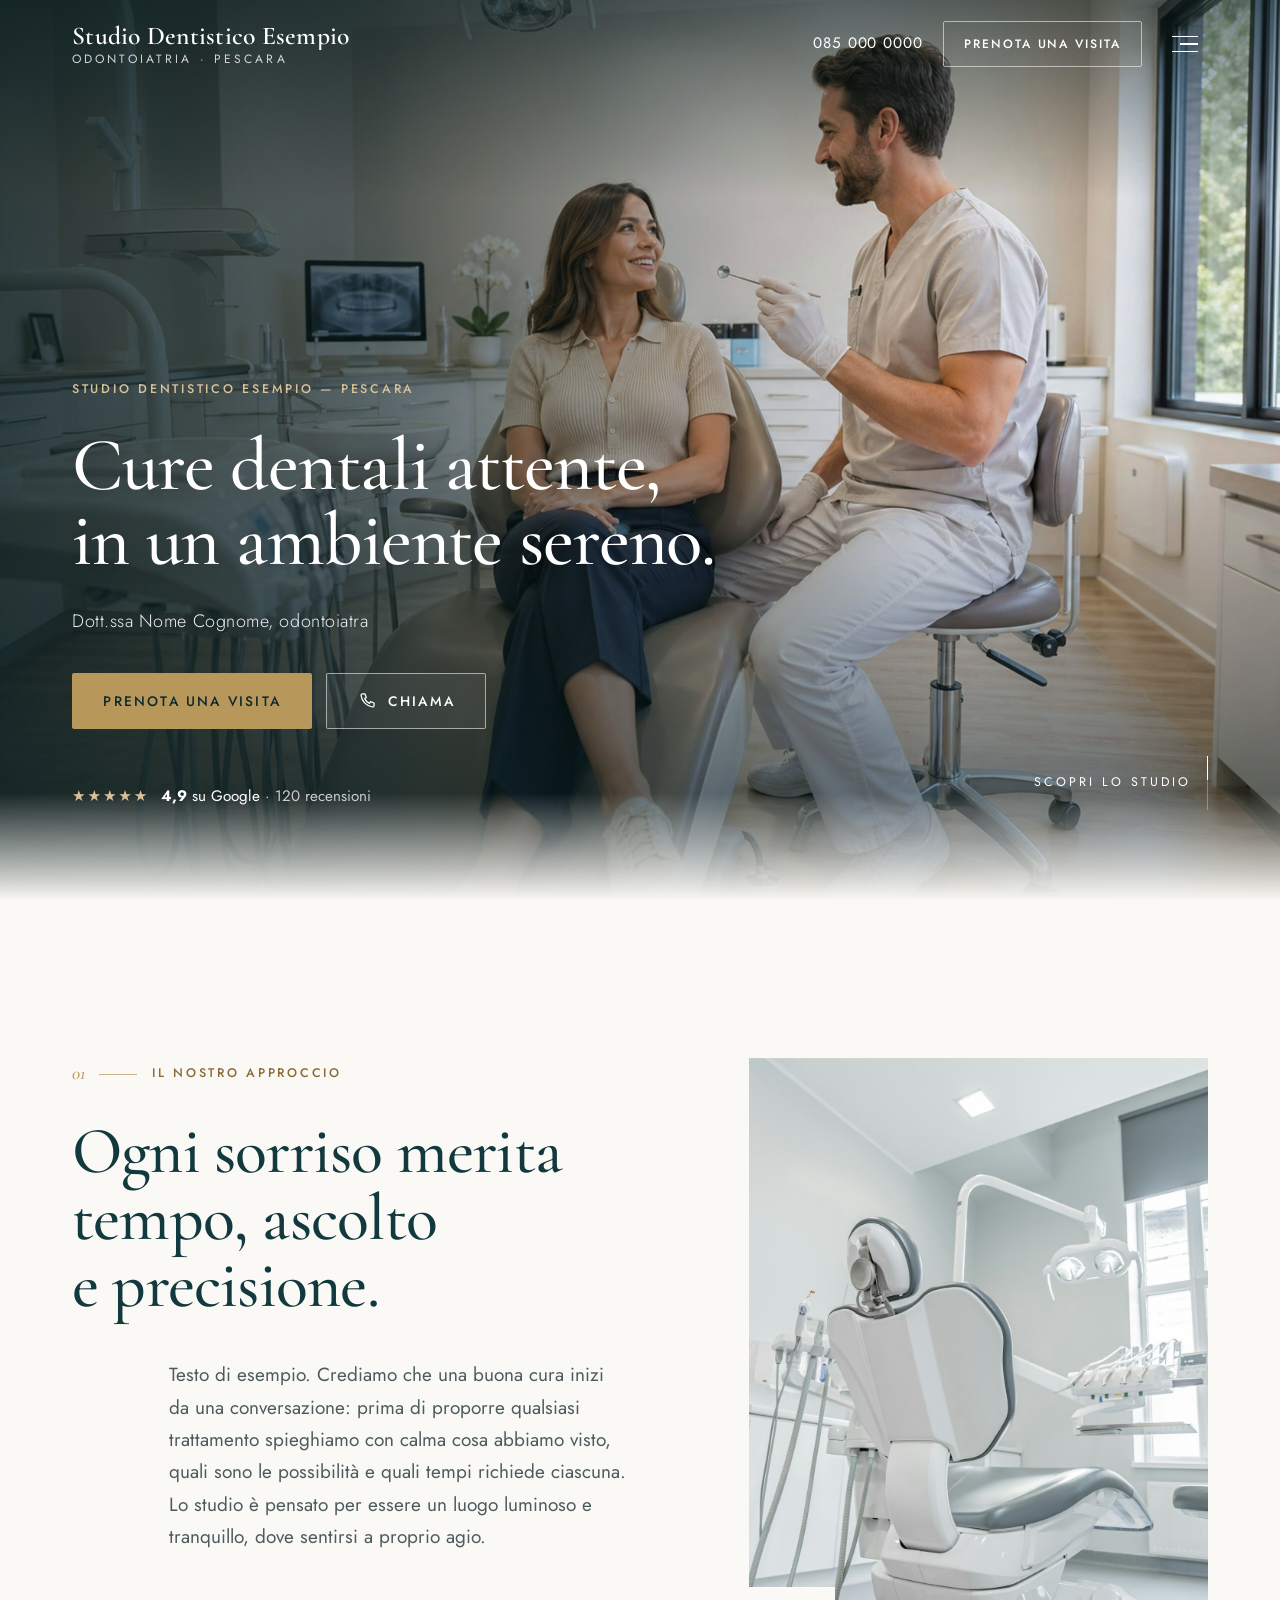
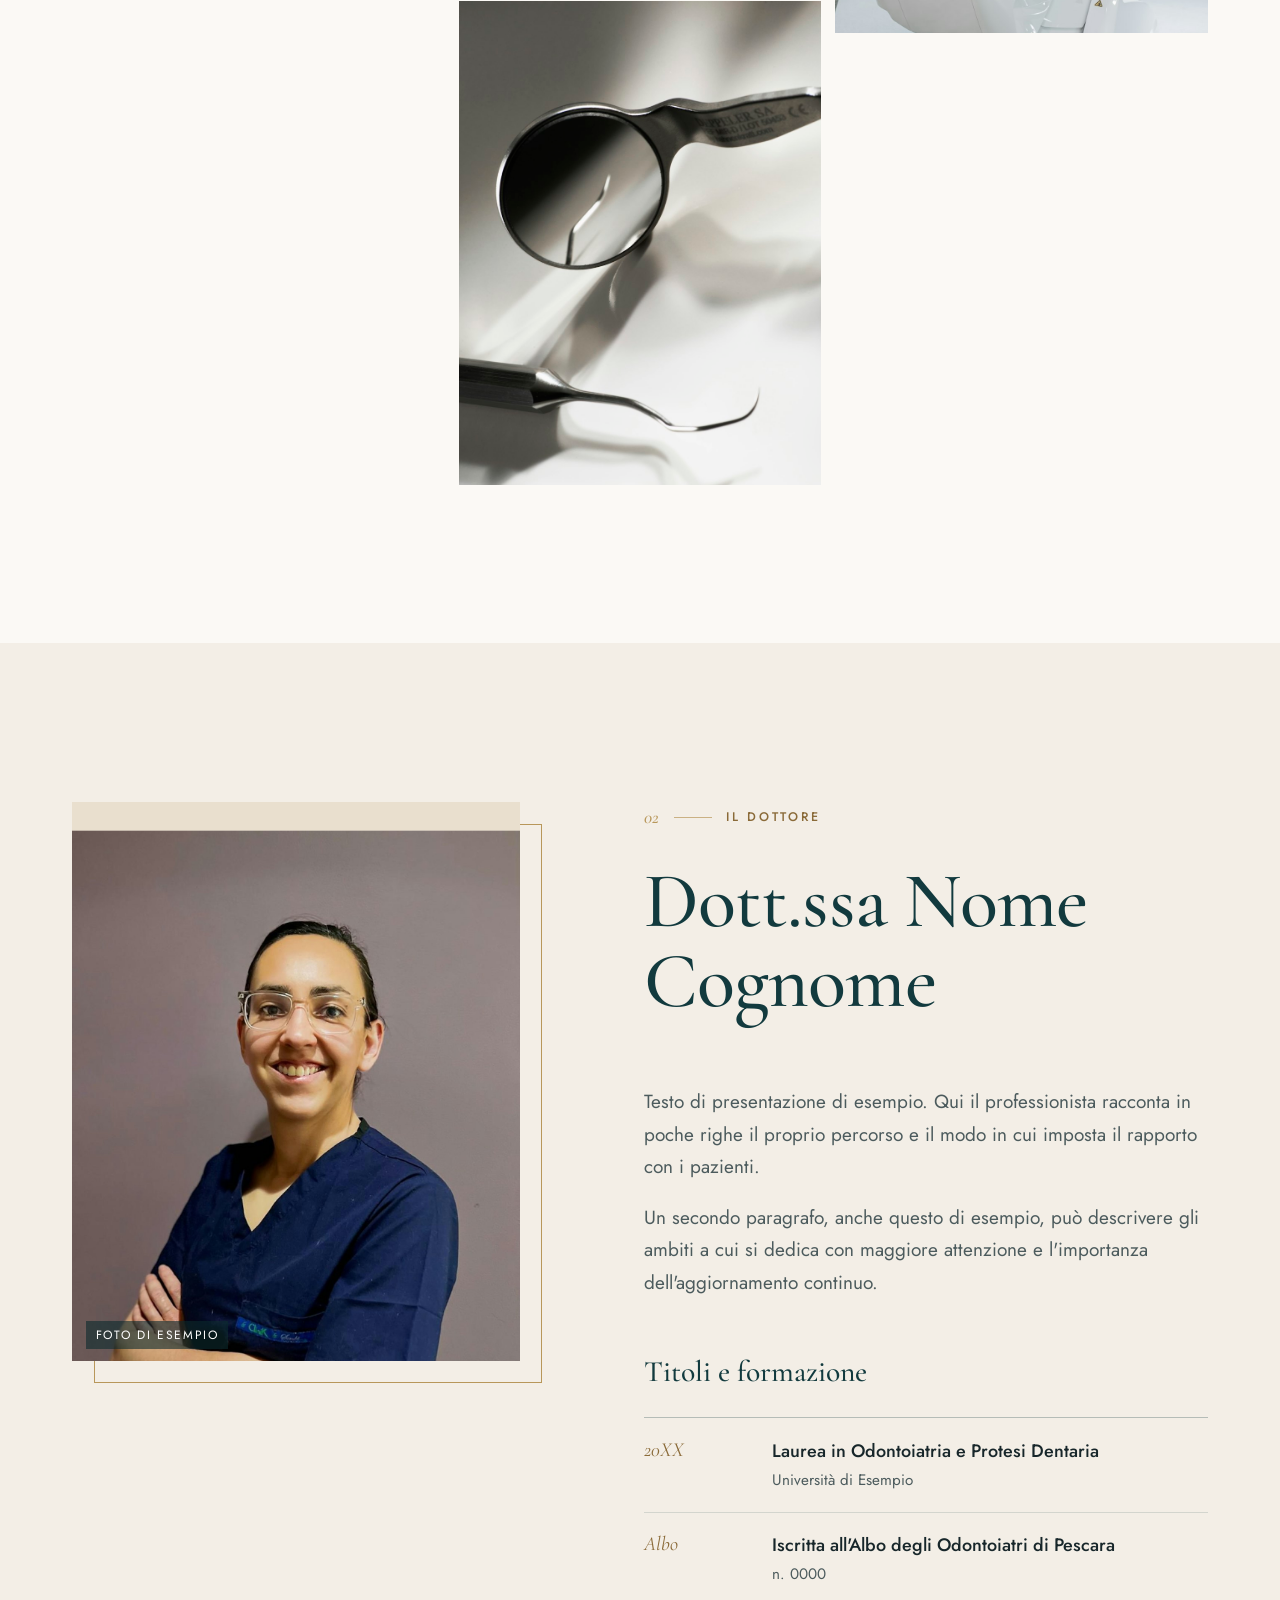
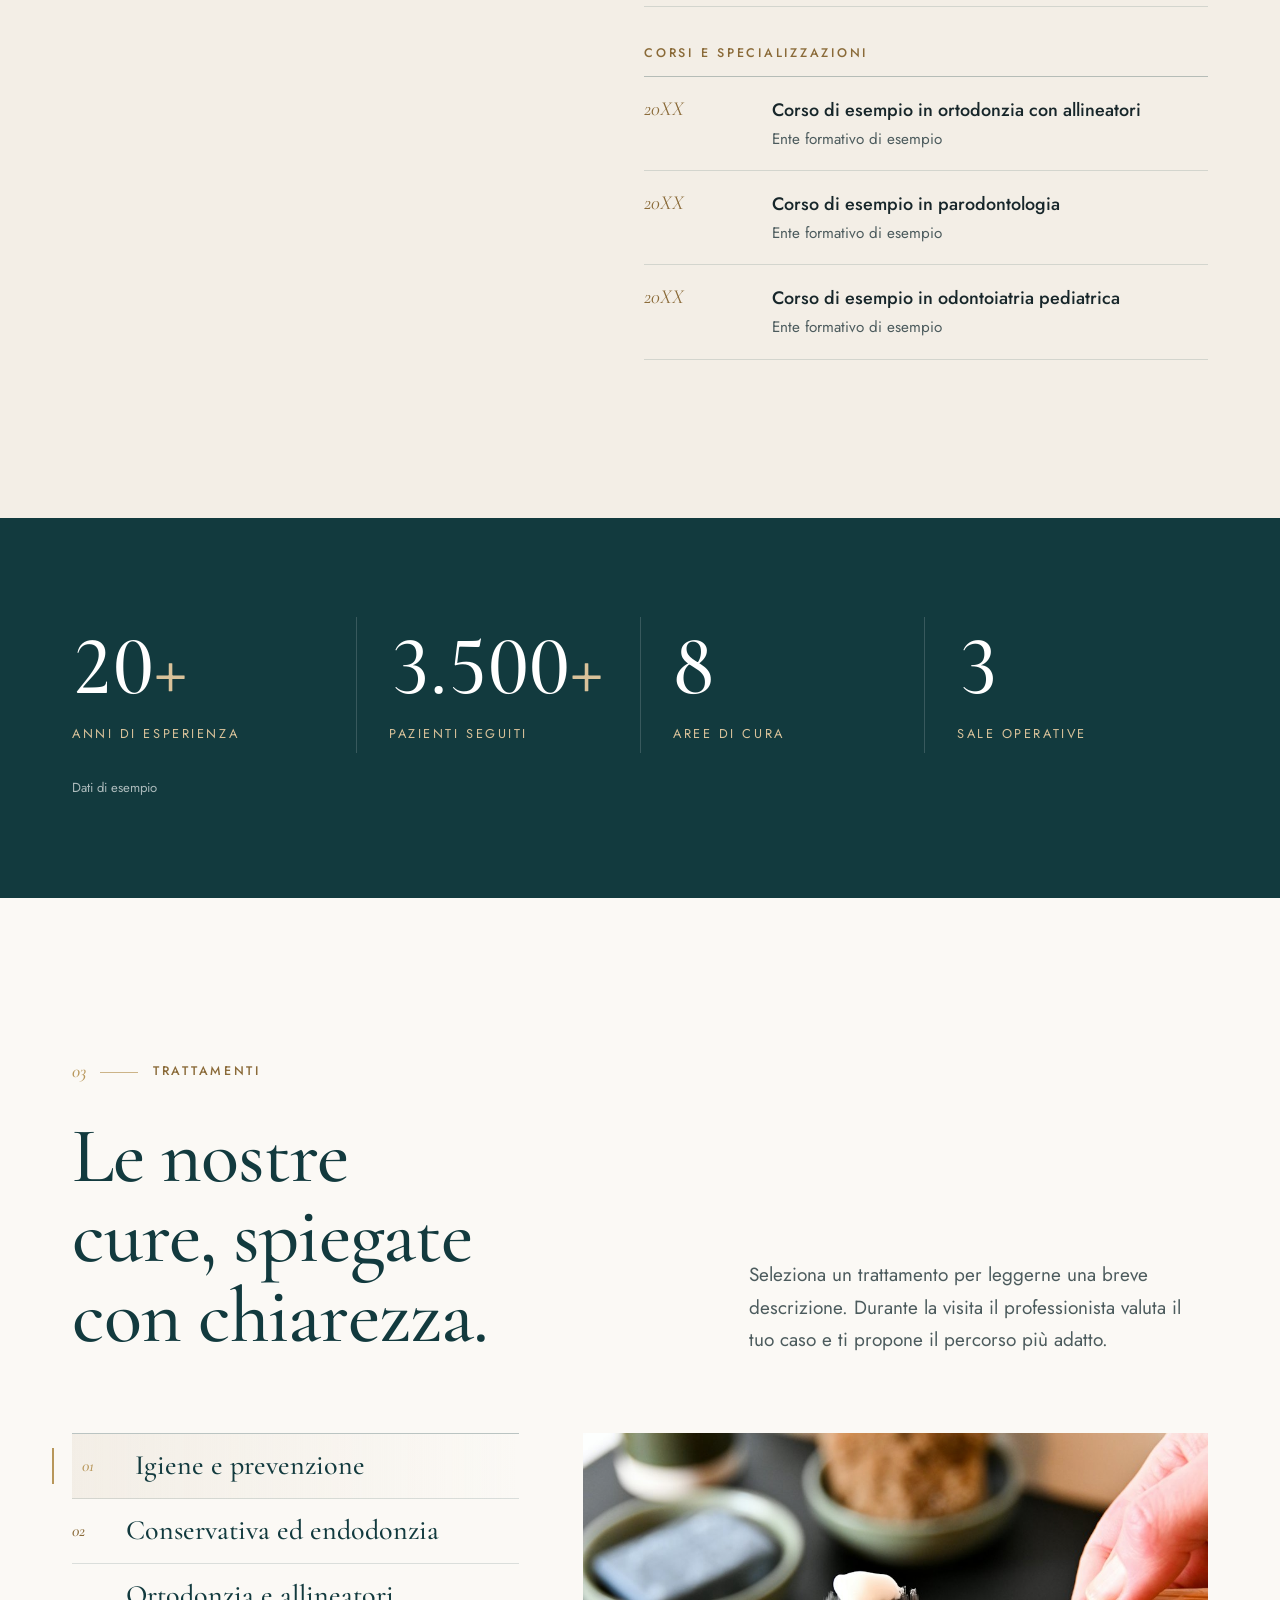
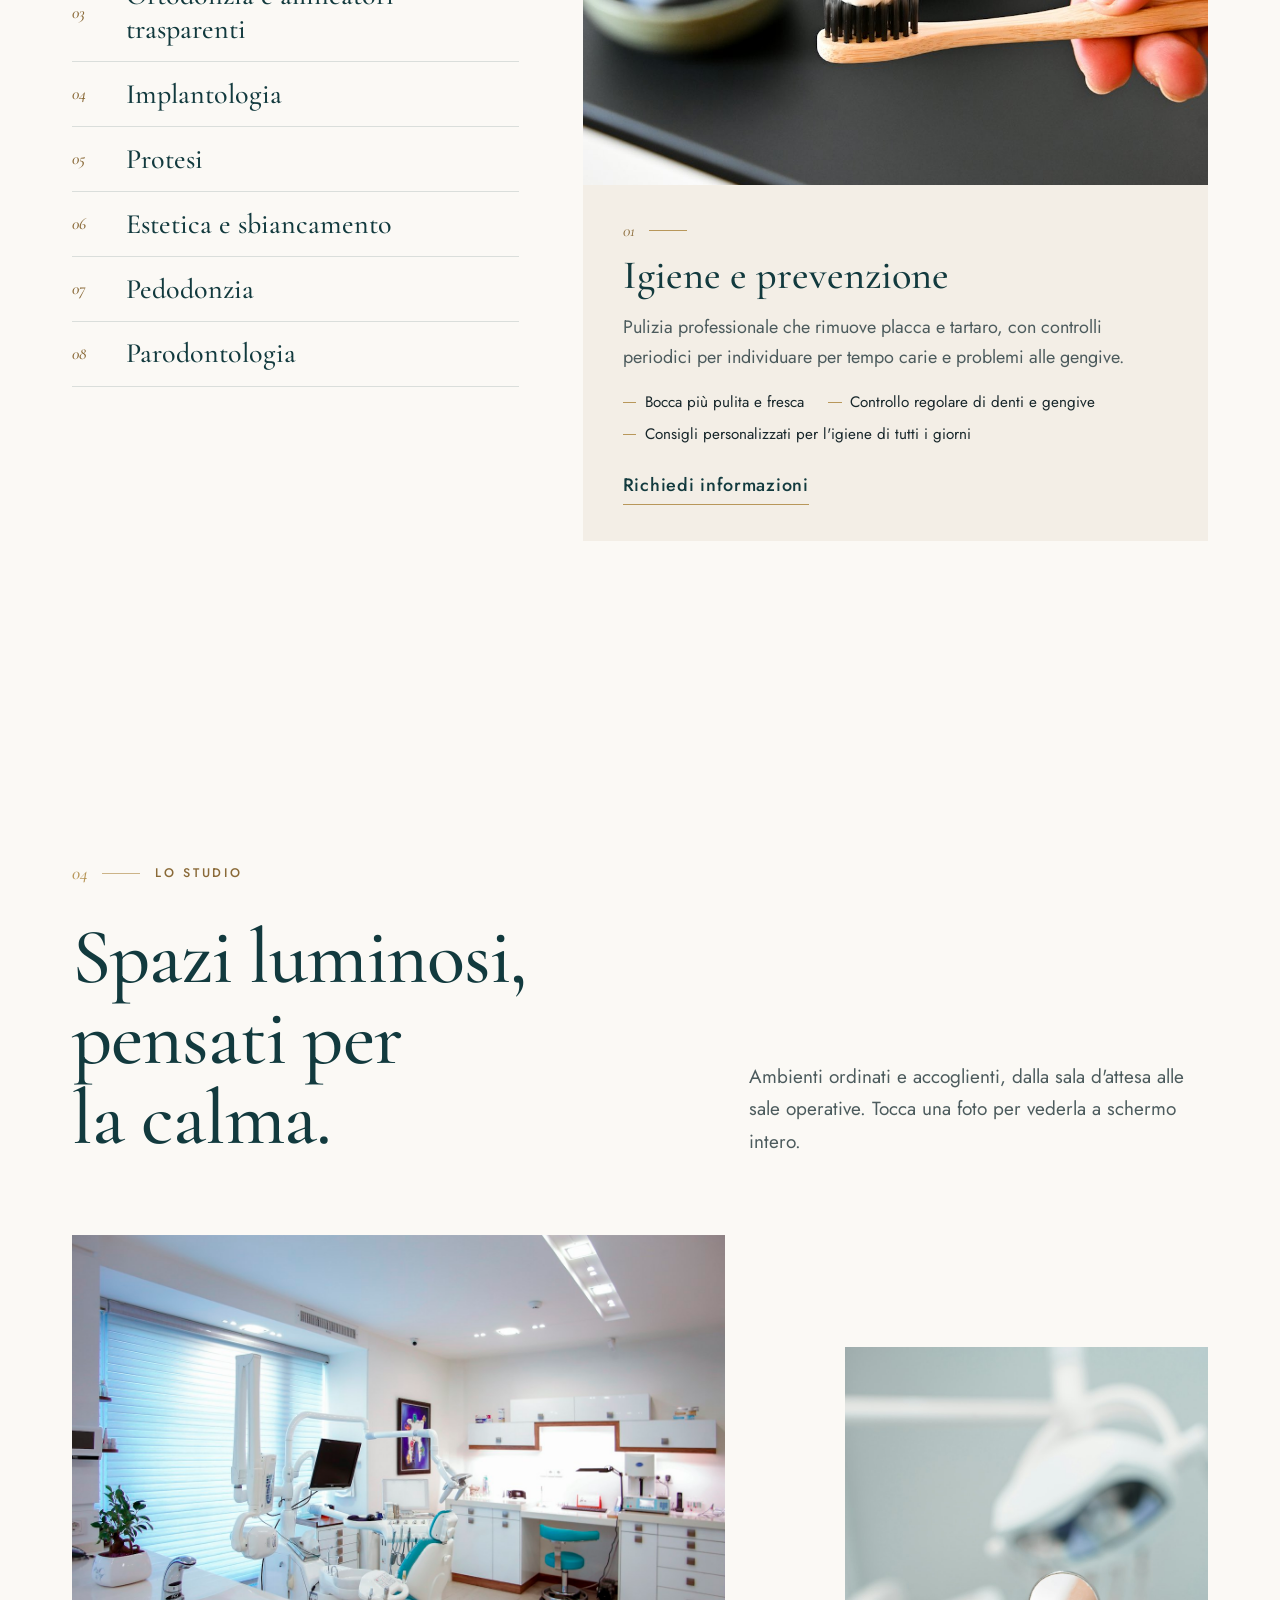
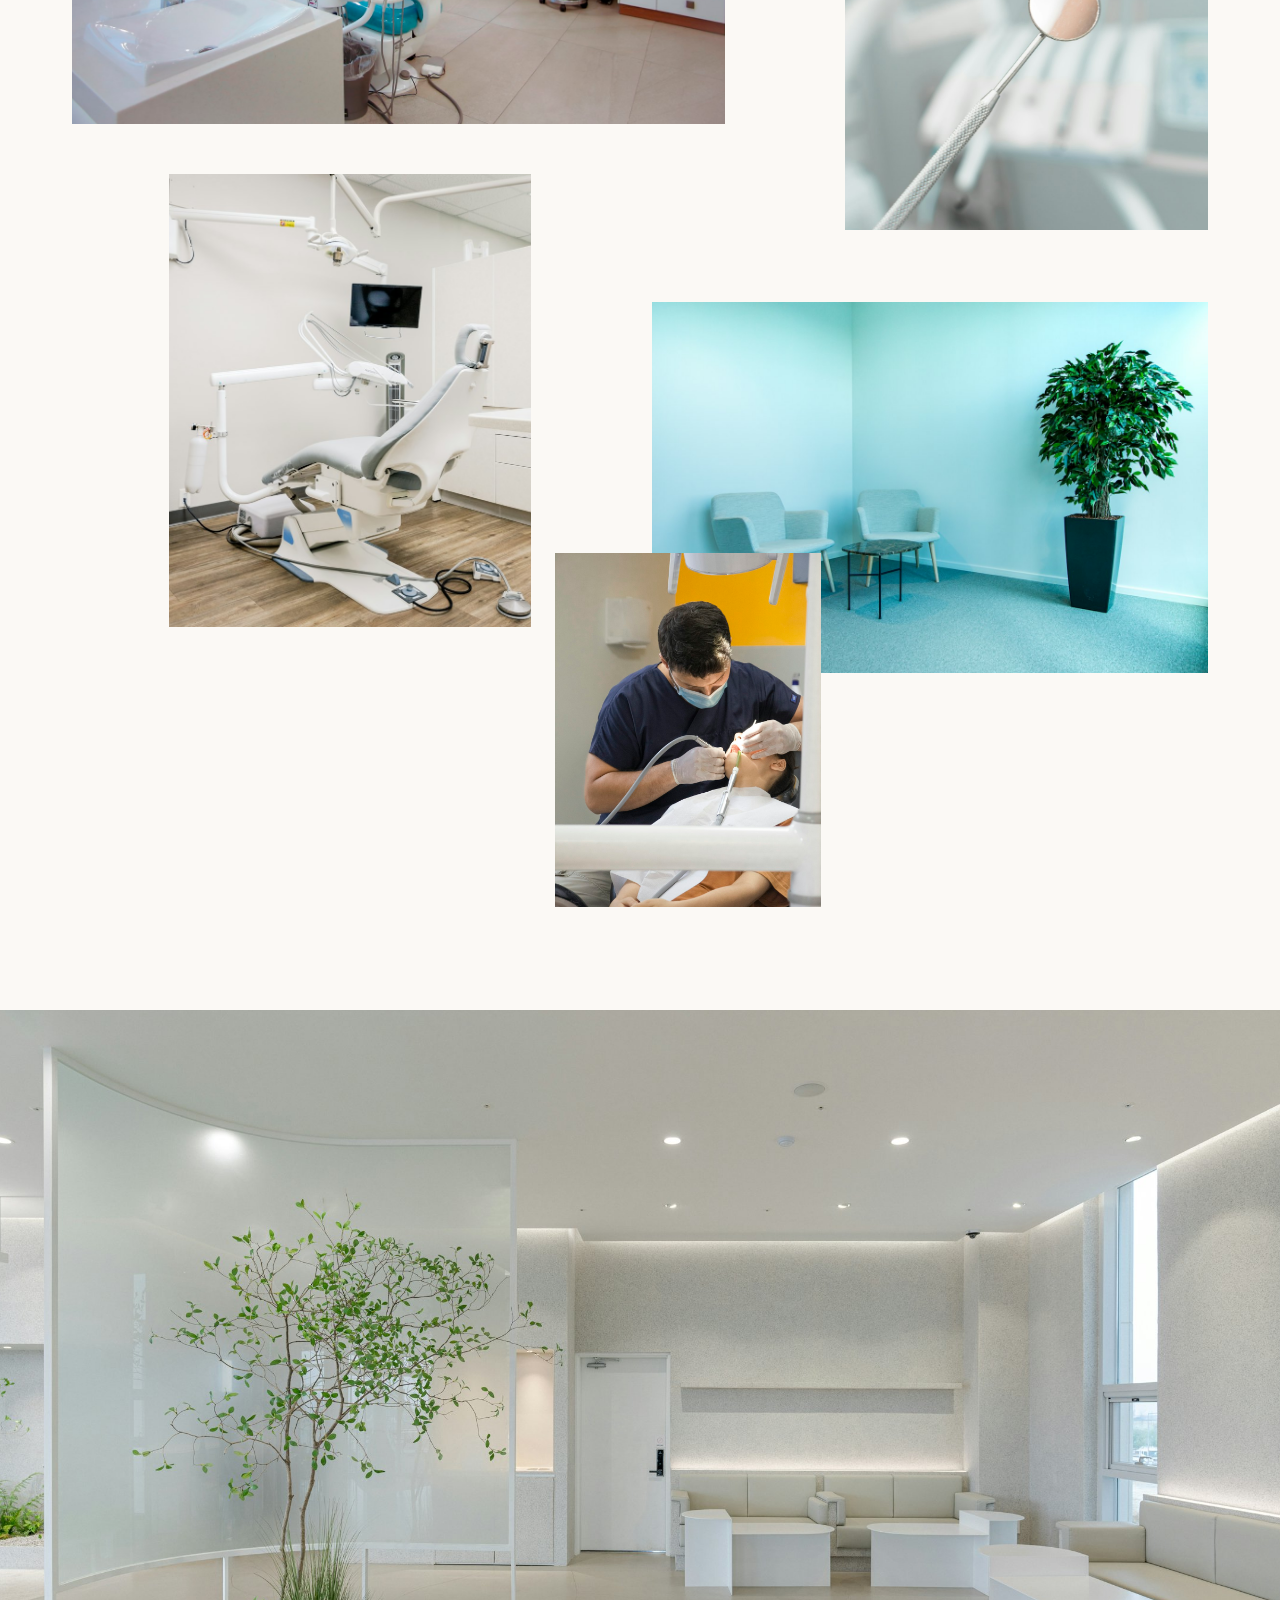
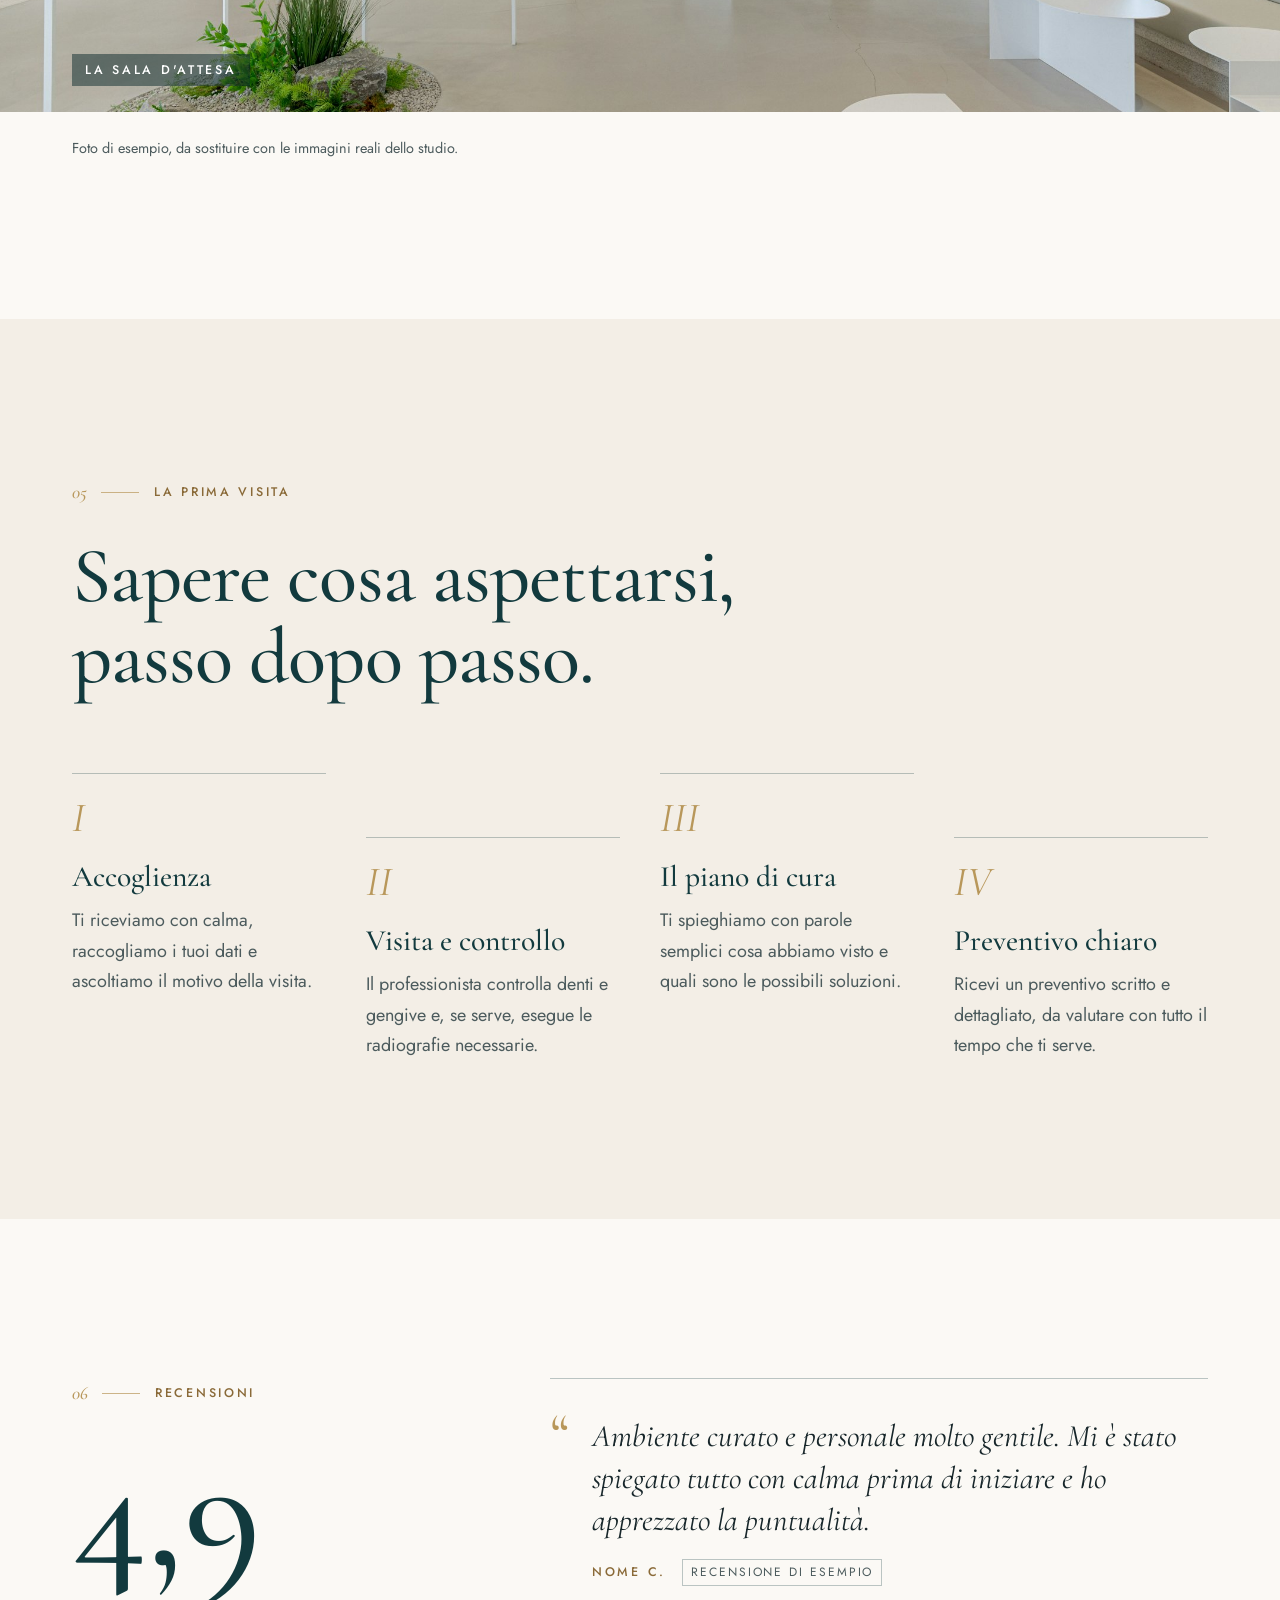
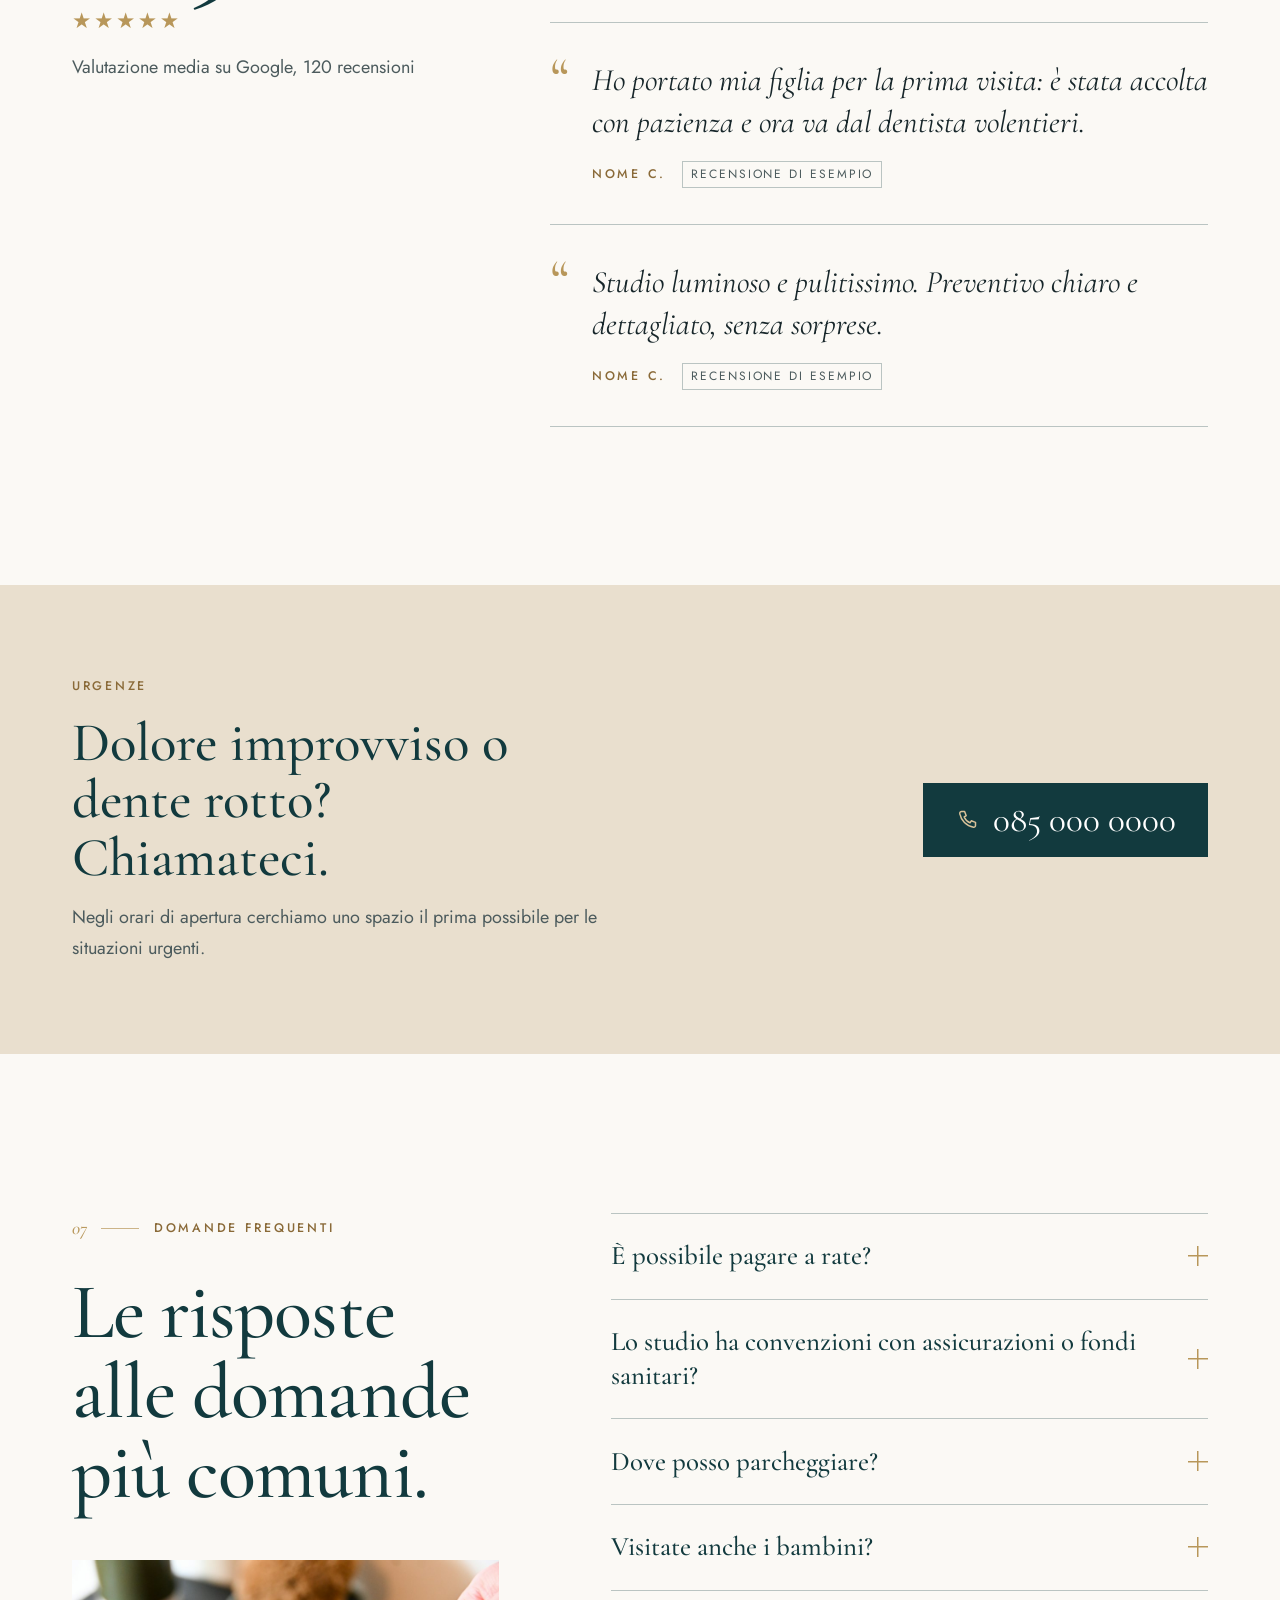
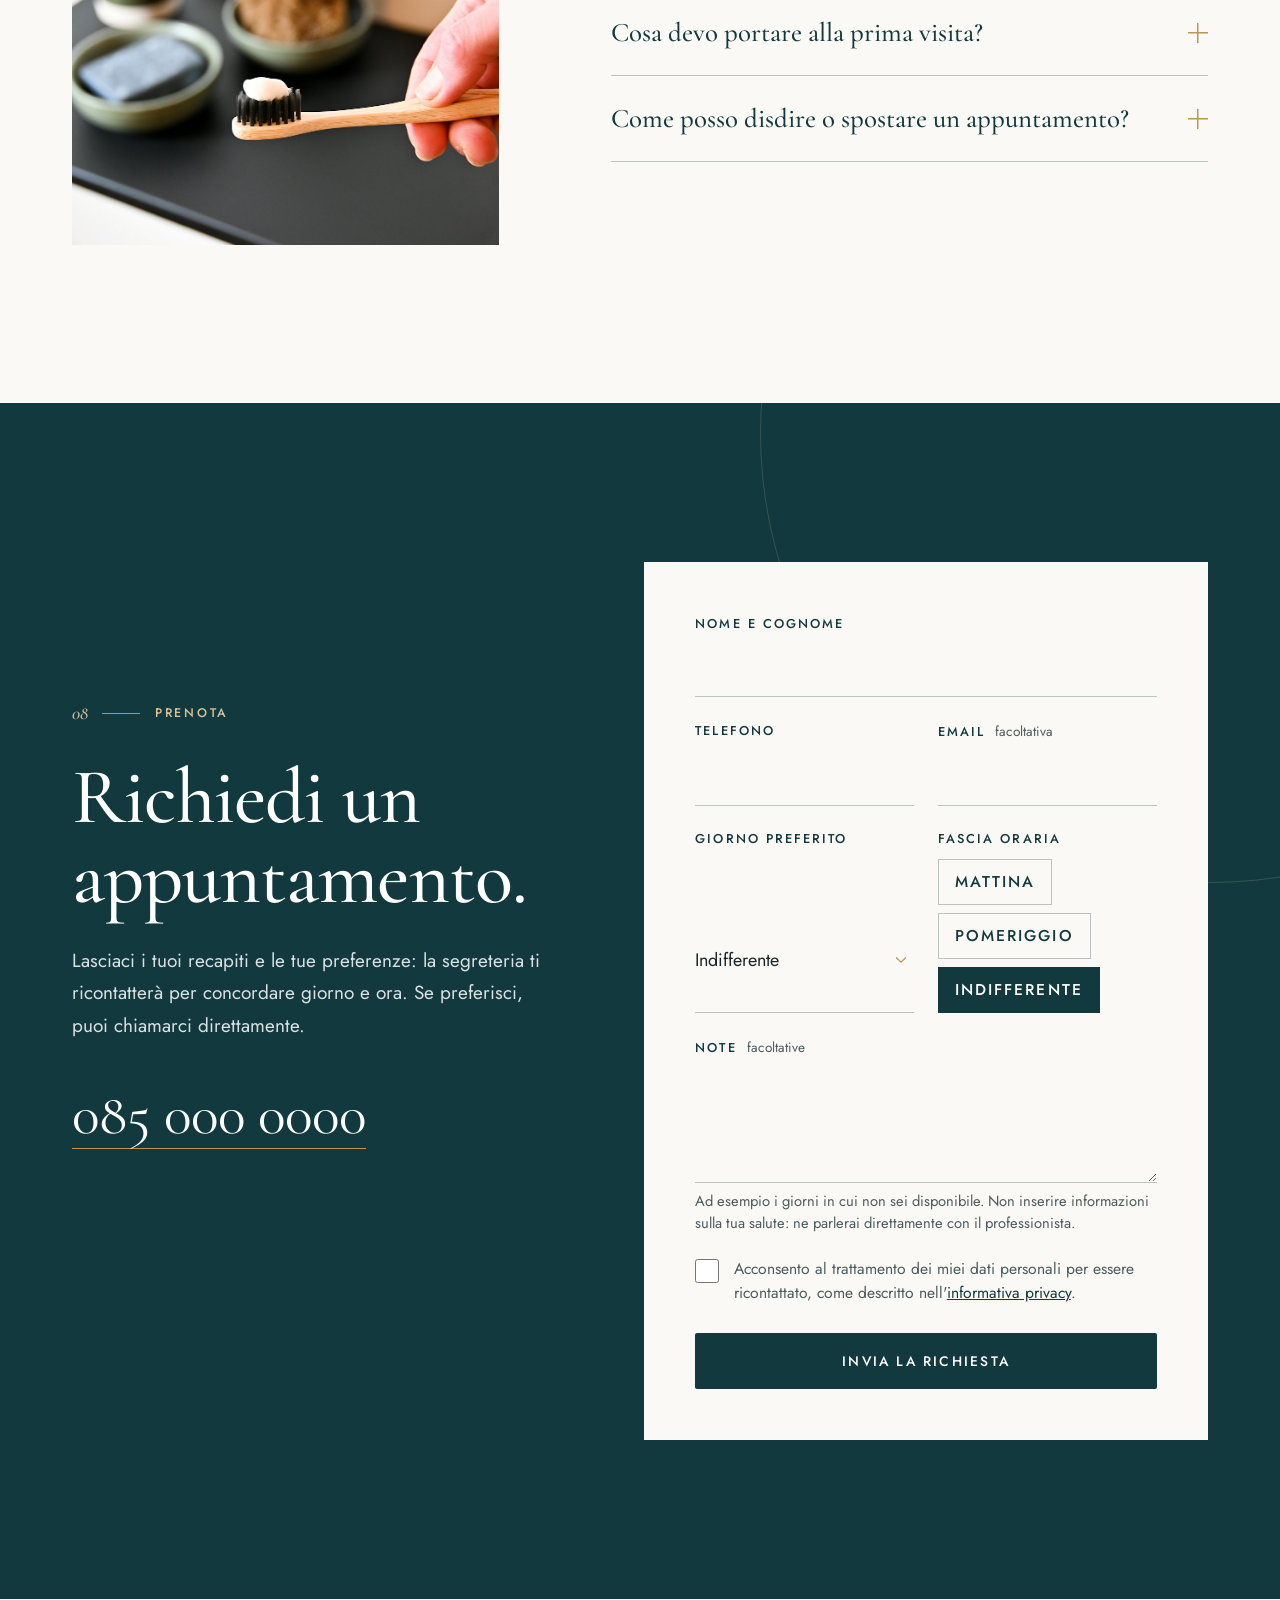
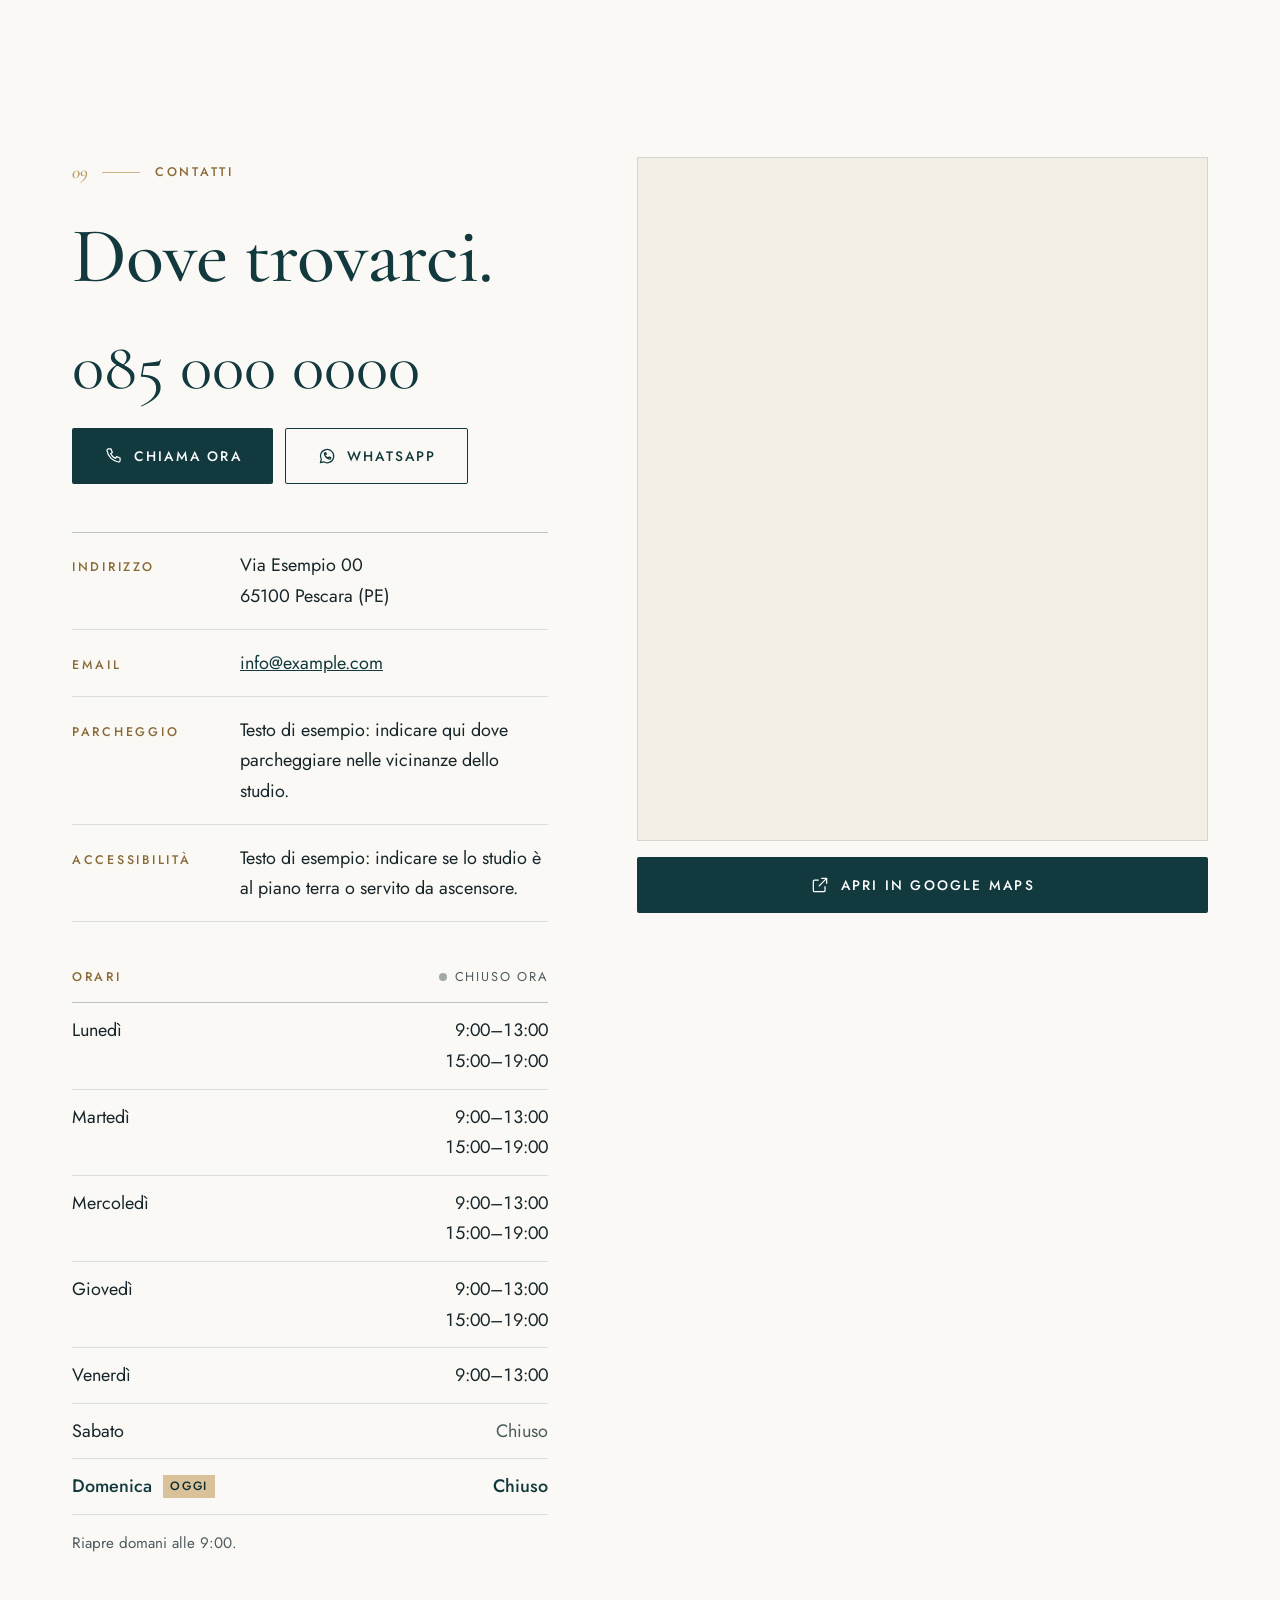
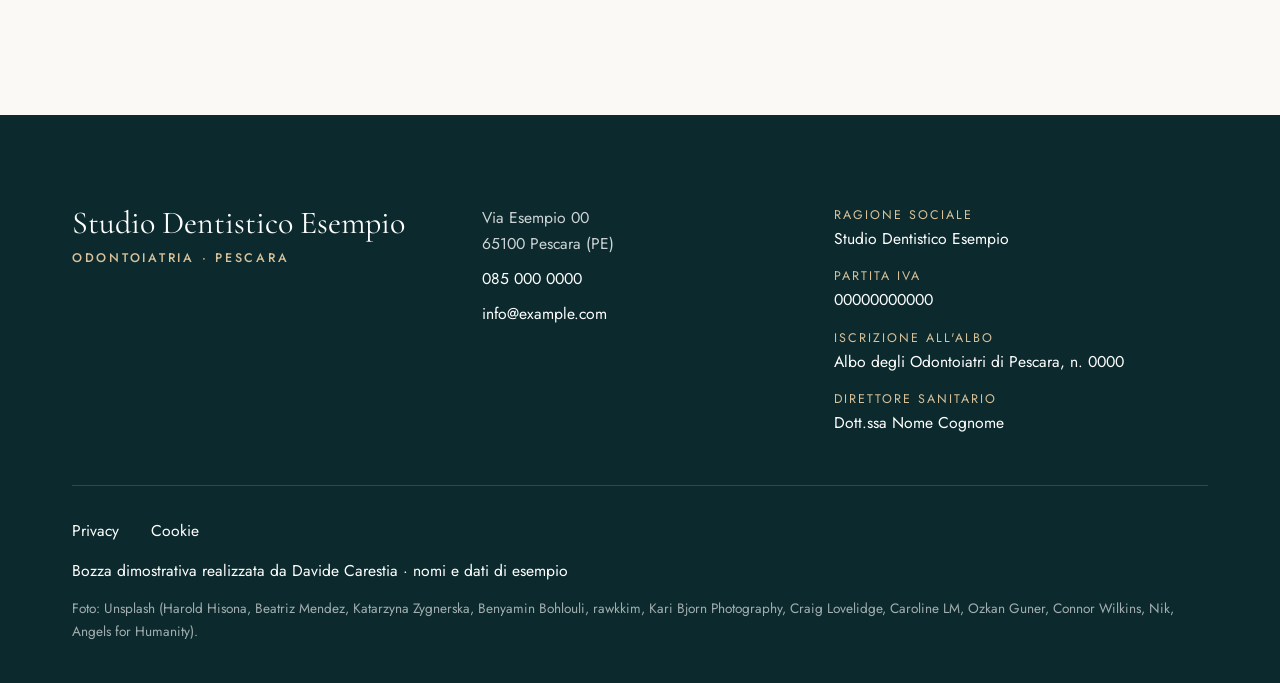
==== commit 6a6cb4c9: "Trattamenti compatti: elenco + pannello su computer, fisarmonica su telefono, descrizioni brevi Co-A" ====
--- a/index.html
+++ b/index.html
@@ -181,13 +181,31 @@
     <!-- ================= TRATTAMENTI ================= -->
     <section class="treatments section" id="trattamenti" aria-labelledby="tr-title">
       <div class="wrap">
-        <header class="section-head">
-          <p class="smallcaps label rv"><span class="label__n">03</span> Trattamenti</p>
-          <h2 class="display rv" id="tr-title">Le nostre cure, spiegate con chiarezza.</h2>
-          <p class="section-head__text rv">Una panoramica dei trattamenti dello studio. Durante la visita il professionista valuta il tuo caso e ti propone il percorso più adatto.</p>
+        <header class="section-head section-head--split">
+          <div>
+            <p class="smallcaps label rv"><span class="label__n">03</span> Trattamenti</p>
+            <h2 class="display rv" id="tr-title">Le nostre cure, spiegate con chiarezza.</h2>
+          </div>
+          <p class="section-head__text rv">Seleziona un trattamento per leggerne una breve descrizione. Durante la visita il professionista valuta il tuo caso e ti propone il percorso più adatto.</p>
         </header>
-        <nav class="tr-index rv" aria-label="Elenco dei trattamenti" data-tr-index></nav>
-        <div class="tr-list" data-treatments></div>
+
+        <!-- Elenco + pannello (computer) / fisarmonica (telefono): generati da script.js -->
+        <div class="trx rv" data-treatments>
+          <ol class="trx__list" data-trx-list></ol>
+          <div class="trx__panel" data-trx-panel>
+            <figure class="trx__media">
+              <img class="trx__img is-on" alt="">
+              <img class="trx__img" alt="">
+            </figure>
+            <div class="trx__body">
+              <p class="trx__n" data-trx-n></p>
+              <h3 class="trx__title" data-trx-title></h3>
+              <p class="trx__text" data-trx-text></p>
+              <ul class="trx__benefits" data-trx-benefits></ul>
+              <a class="link-line" href="#prenota">Richiedi informazioni</a>
+            </div>
+          </div>
+        </div>
       </div>
     </section>
 
--- a/style.css
+++ b/style.css
@@ -324,33 +324,70 @@
   .stat:first-child { border-left: 0; padding-left: 0; }
 }
 
-/* ---------- Trattamenti ---------- */
-.tr-index { display: flex; flex-wrap: wrap; gap: .25rem 2rem; padding: 1.25rem 0; border-top: 1px solid var(--line-strong); border-bottom: 1px solid var(--line); margin-bottom: clamp(3.5rem, 7vw, 7rem); }
-.tr-index a { display: inline-flex; align-items: baseline; gap: .55rem; padding: .35rem 0; font-size: 1rem; text-decoration: none; color: var(--ink); transition: color .3s; }
-.tr-index a span { font-family: var(--serif); font-style: italic; color: var(--gold-text); font-size: 1.05rem; }
-.tr-index a:hover { color: var(--gold-text); }
-
-.tr-list { display: grid; gap: clamp(4.5rem, 3rem + 7vw, 10rem); }
-.tr { display: grid; scroll-margin-top: calc(var(--header-h) + 1rem); }
-.tr__img { position: relative; overflow: hidden; aspect-ratio: 4 / 3; background: var(--sand); }
-.tr__img img { width: 100%; height: 112%; object-fit: cover; }
-.tr__body { position: relative; z-index: 2; background: var(--paper); margin: -3rem 1rem 0; padding: 2rem 1.5rem 0; }
-.tr__n { display: flex; align-items: center; gap: .9rem; font-family: var(--serif); font-style: italic; font-size: 1.25rem; color: var(--gold); margin-bottom: 1rem; }
-.tr__n::after { content: ""; width: 38px; height: 1px; background: currentColor; }
-.tr__name { font-family: var(--serif); font-size: clamp(2.1rem, 1.5rem + 2.2vw, 3.3rem); font-weight: 500; line-height: 1.05; color: var(--petrol); margin-bottom: 1.25rem; }
-.tr__text { color: var(--ink-soft); }
-.tr__benefits { margin-top: 1.75rem; }
-.tr__benefits .smallcaps { margin-bottom: .6rem; }
-.tr__benefits li { position: relative; padding: .55rem 0 .55rem 2rem; border-bottom: 1px solid var(--line); }
-.tr__benefits li::before { content: ""; position: absolute; left: 0; top: 1.3em; width: 1.1rem; height: 1px; background: var(--gold); }
-.tr__cta { margin-top: 1.75rem; }
-@media (max-width: 479px) { .tr__body { margin: -2.5rem .5rem 0; padding: 1.75rem 1.25rem 0; } }
-@media (min-width: 960px) {
-  .tr { grid-template-columns: repeat(12, minmax(0, 1fr)); align-items: center; }
-  .tr__img { grid-column: 1 / 8; grid-row: 1; aspect-ratio: 5 / 4; }
-  .tr__body { grid-column: 7 / 13; grid-row: 1; margin: 0; padding: 3rem 0 3rem 3.5rem; }
-  .tr:nth-child(even) .tr__img { grid-column: 6 / 13; }
-  .tr:nth-child(even) .tr__body { grid-column: 1 / 7; padding: 3rem 3.5rem 3rem 0; }
+/* ---------- Trattamenti ----------
+   Computer: elenco a sinistra + pannello unico a destra.
+   Telefono: fisarmonica (il pannello unico è nascosto). */
+.trx { display: grid; }
+.trx__list { border-top: 1px solid var(--line-strong); }
+.trx__item { border-bottom: 1px solid var(--line); }
+.trx__btn {
+  position: relative; width: 100%;
+  display: grid; grid-template-columns: 2.4rem 1fr auto; align-items: center; gap: .75rem;
+  min-height: 64px; padding: .9rem 0;
+  border: 0; background: none; text-align: left;
+  font-family: var(--serif); font-size: clamp(1.4rem, 1.2rem + .7vw, 1.75rem); font-weight: 500; line-height: 1.2; color: var(--petrol);
+  transition: color .35s var(--ease), padding-left .45s var(--ease-out);
+}
+.trx__n { font-family: var(--serif); font-style: italic; font-size: 1.05rem; color: var(--gold-text); }
+.trx__icon { width: 18px; height: 18px; position: relative; flex: none; }
+.trx__icon::before, .trx__icon::after { content: ""; position: absolute; left: 50%; top: 50%; background: var(--gold); transition: transform .45s var(--ease-out), opacity .3s; }
+.trx__icon::before { width: 100%; height: 1.5px; transform: translate(-50%, -50%); }
+.trx__icon::after { width: 1.5px; height: 100%; transform: translate(-50%, -50%); }
+.trx__btn[aria-expanded="true"] .trx__icon::after { transform: translate(-50%, -50%) rotate(90deg); opacity: 0; }
+.trx__btn:focus-visible { outline: 2px solid var(--gold); outline-offset: 2px; }
+
+/* Fisarmonica (telefono) */
+.trx__acc { display: grid; grid-template-rows: 0fr; transition: grid-template-rows .55s var(--ease-out); }
+.trx__acc > div { overflow: hidden; min-height: 0; }
+.trx__item.is-open .trx__acc { grid-template-rows: 1fr; }
+.trx__acc-inner { display: grid; grid-template-columns: 96px 1fr; gap: 1rem; align-items: start; padding: 0 0 1.4rem; opacity: 0; transform: translateY(-6px); transition: opacity .45s var(--ease), transform .55s var(--ease-out); }
+.trx__item.is-open .trx__acc-inner { opacity: 1; transform: none; transition-delay: .08s; }
+.trx__thumb { width: 96px; aspect-ratio: 1; object-fit: cover; background: var(--sand); }
+.trx__acc p { font-size: 1rem; line-height: 1.6; color: var(--ink-soft); }
+.trx__acc .link-line { grid-column: 1 / -1; justify-self: start; font-size: .95rem; }
+.trx__panel { display: none; }
+
+@media (min-width: 960px) {
+  .trx { grid-template-columns: minmax(0, 5fr) minmax(0, 7fr); gap: clamp(3rem, 5vw, 5.5rem); align-items: stretch; }
+  .trx__acc { display: none; }
+  .trx__btn { min-height: 0; padding: .95rem 1rem .95rem 0; grid-template-columns: 2.6rem 1fr; }
+  .trx__icon { display: none; }
+  .trx__btn::before { /* barra dell'elemento attivo */
+    content: ""; position: absolute; left: -1.25rem; top: 22%; bottom: 22%; width: 2px; background: var(--gold);
+    transform: scaleY(0); transition: transform .45s var(--ease-out);
+  }
+  .trx__btn:hover { color: var(--gold-text); }
+  .trx__btn[aria-current="true"] { padding-left: .6rem; color: var(--petrol); }
+  .trx__btn[aria-current="true"]::before { transform: scaleY(1); }
+  .trx__btn[aria-current="true"] .trx__n { color: var(--gold); }
+  .trx__item:has([aria-current="true"]) { background: linear-gradient(90deg, var(--paper-2), rgba(243, 238, 230, 0)); }
+
+  .trx__panel { display: grid; grid-template-rows: auto 1fr; background: var(--paper-2); min-height: 0; }
+  .trx__media { position: relative; overflow: hidden; aspect-ratio: 16 / 9; max-height: 46vh; width: 100%; background: var(--sand); }
+  .trx__img { position: absolute; inset: 0; width: 100%; height: 100%; object-fit: cover; opacity: 0; transform: scale(1.04); transition: opacity .7s var(--ease), transform 1.4s var(--ease-out); }
+  .trx__img.is-on { opacity: 1; transform: none; }
+  .trx__body { padding: 2rem 2.5rem 2.25rem; transition: opacity .3s var(--ease), transform .45s var(--ease-out); }
+  .trx__body.is-out { opacity: 0; transform: translateY(8px); }
+  .trx__body .trx__n { display: flex; align-items: center; gap: .9rem; margin-bottom: .6rem; }
+  .trx__body .trx__n::after { content: ""; width: 38px; height: 1px; background: var(--gold); }
+  .trx__title { font-family: var(--serif); font-size: clamp(2rem, 1.4rem + 1.4vw, 2.7rem); font-weight: 500; line-height: 1.05; color: var(--petrol); margin-bottom: .9rem; }
+  .trx__text { color: var(--ink-soft); max-width: 38rem; }
+  .trx__benefits { display: flex; flex-wrap: wrap; gap: .35rem 1.5rem; margin: 1.1rem 0 1.4rem; }
+  .trx__benefits li { position: relative; padding-left: 1.4rem; font-size: .95rem; color: var(--ink); }
+  .trx__benefits li::before { content: ""; position: absolute; left: 0; top: .8em; width: .85rem; height: 1px; background: var(--gold); }
+}
+@media (prefers-reduced-motion: reduce) {
+  .trx__acc, .trx__acc-inner, .trx__img, .trx__body { transition: none !important; }
 }
 
 /* ---------- Lo studio ---------- */
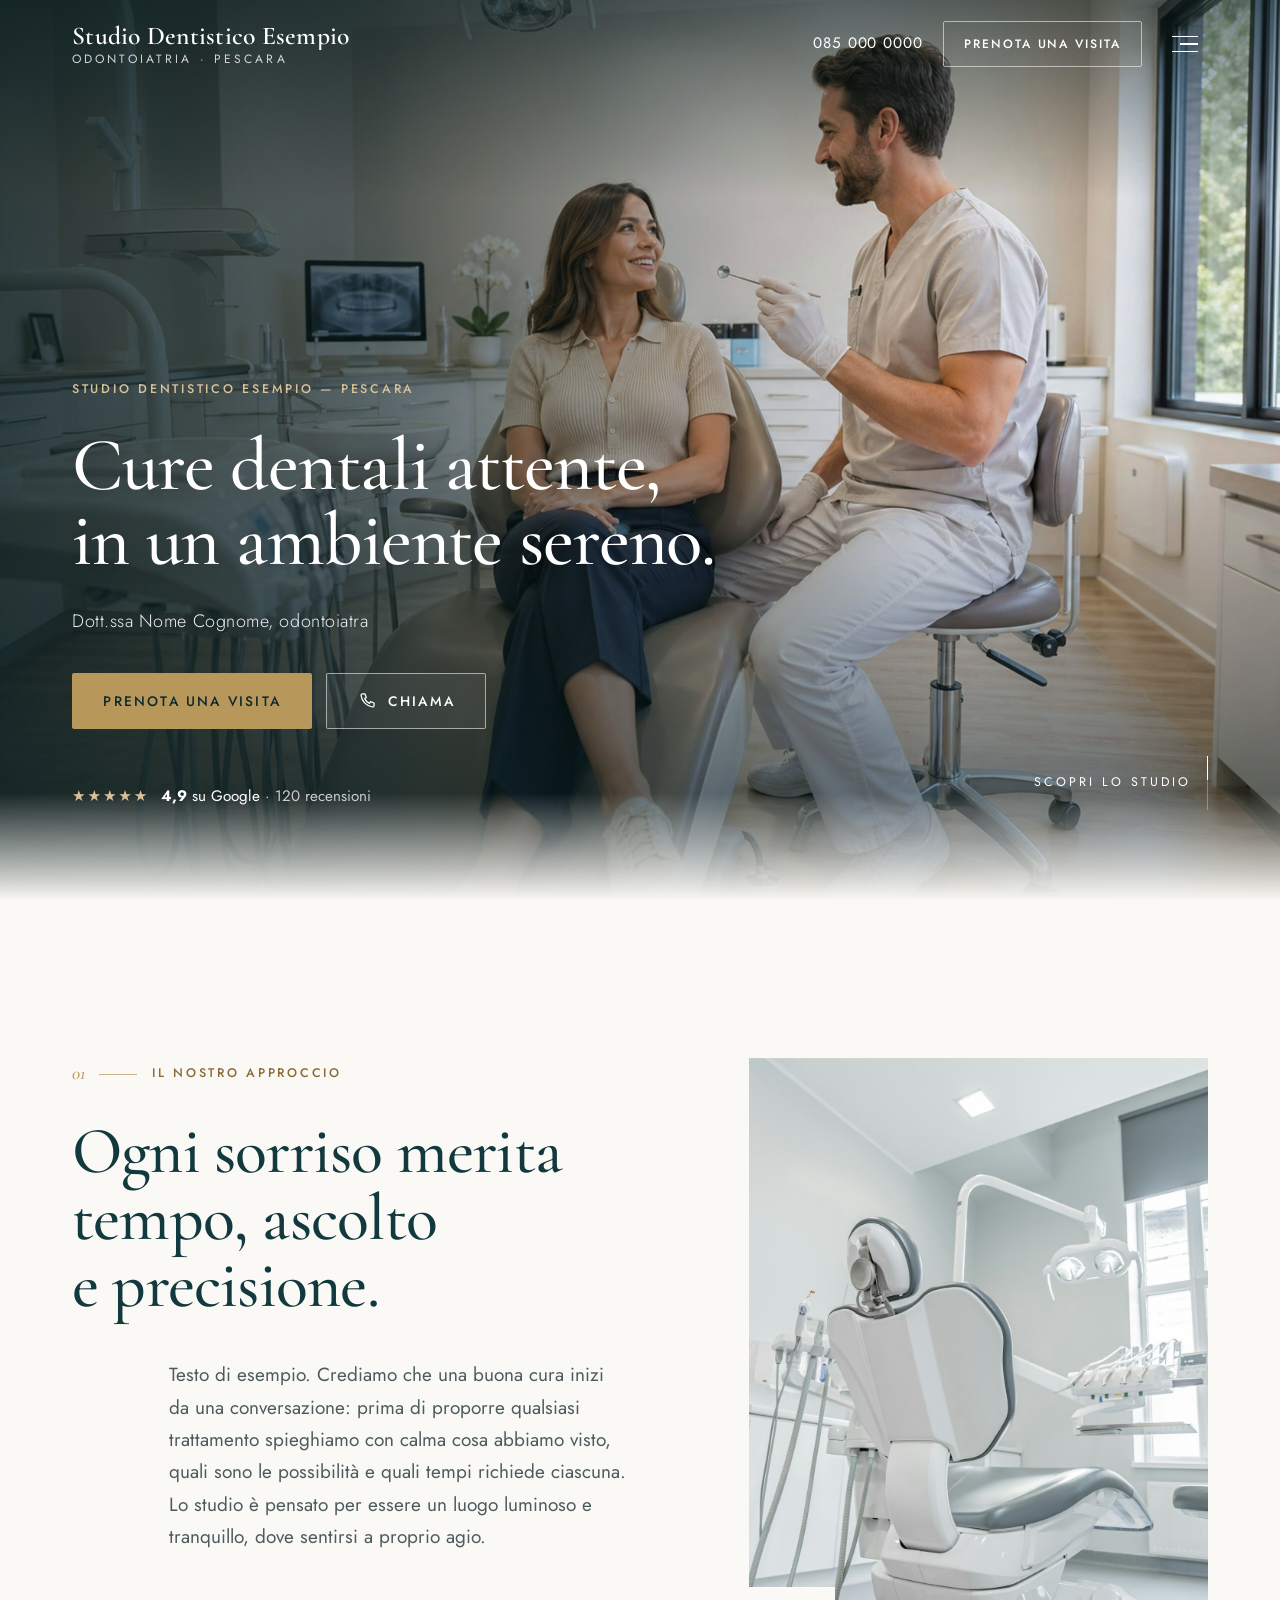
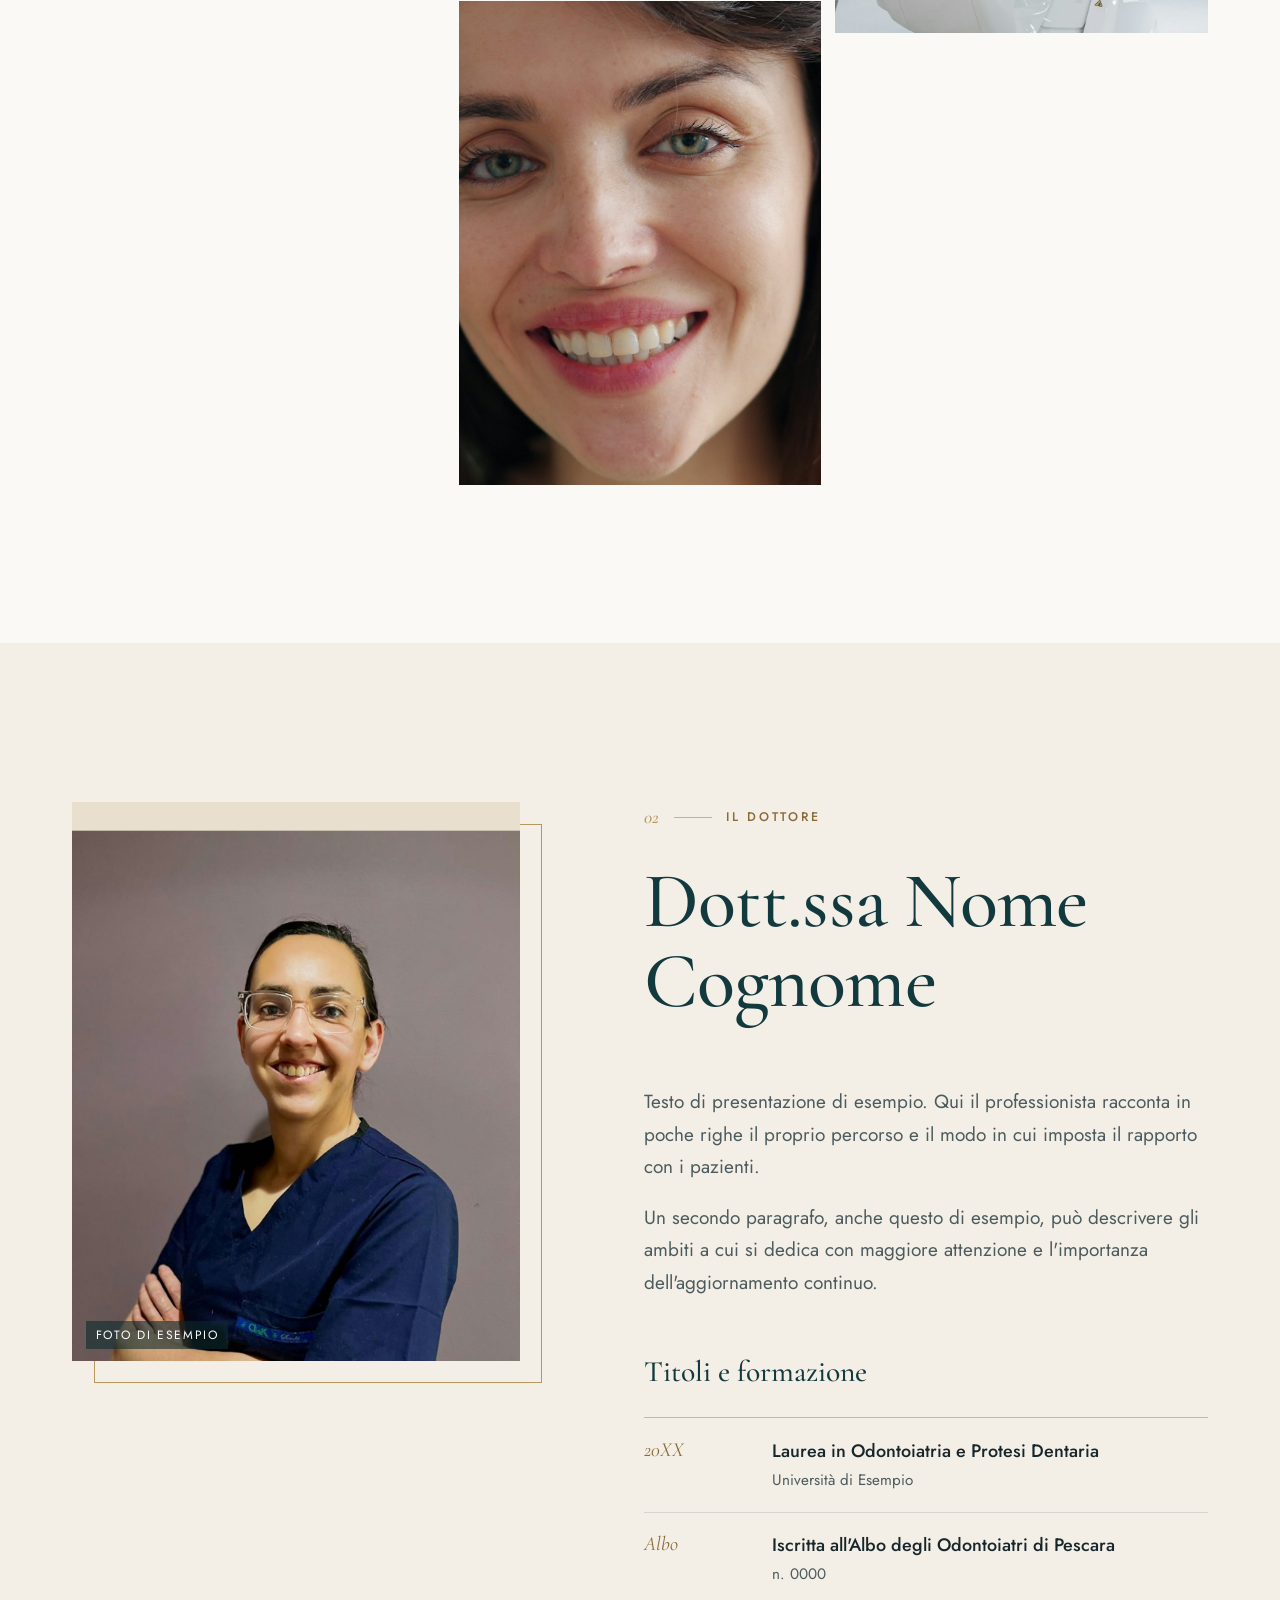
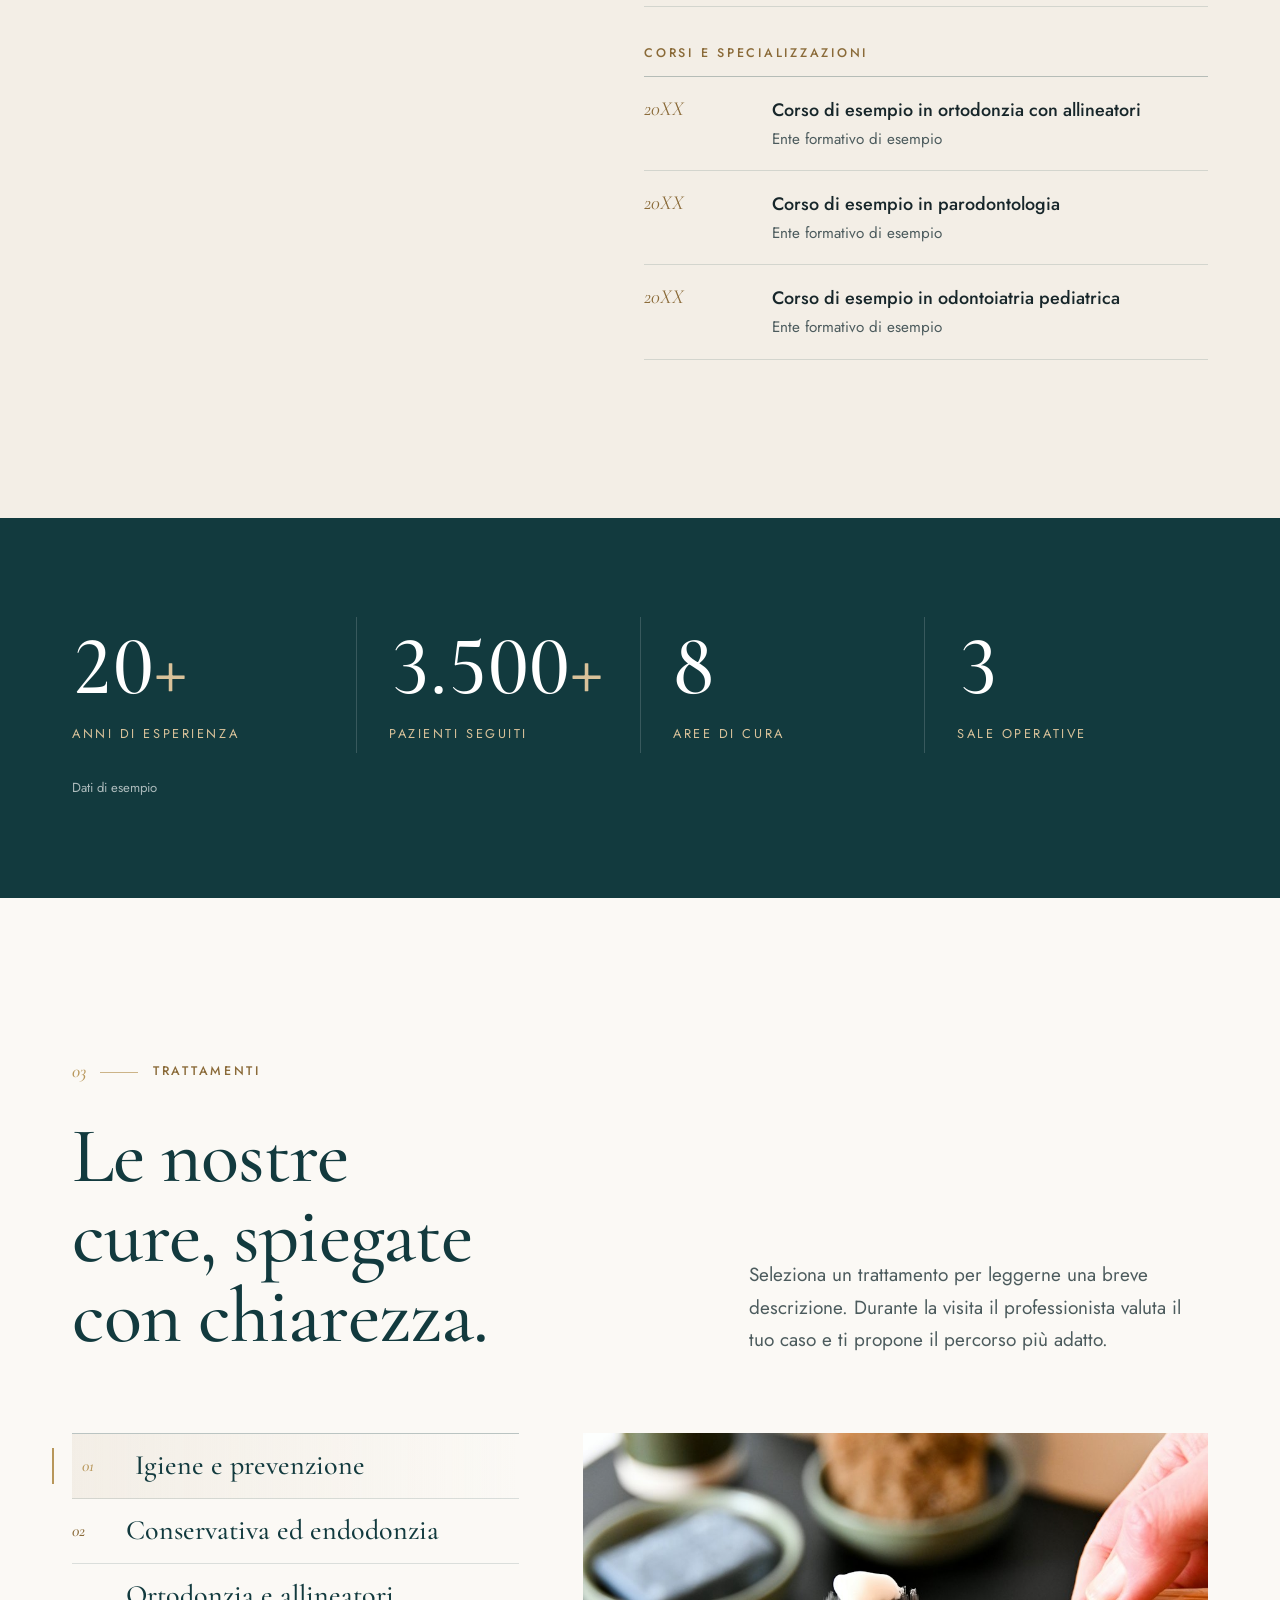
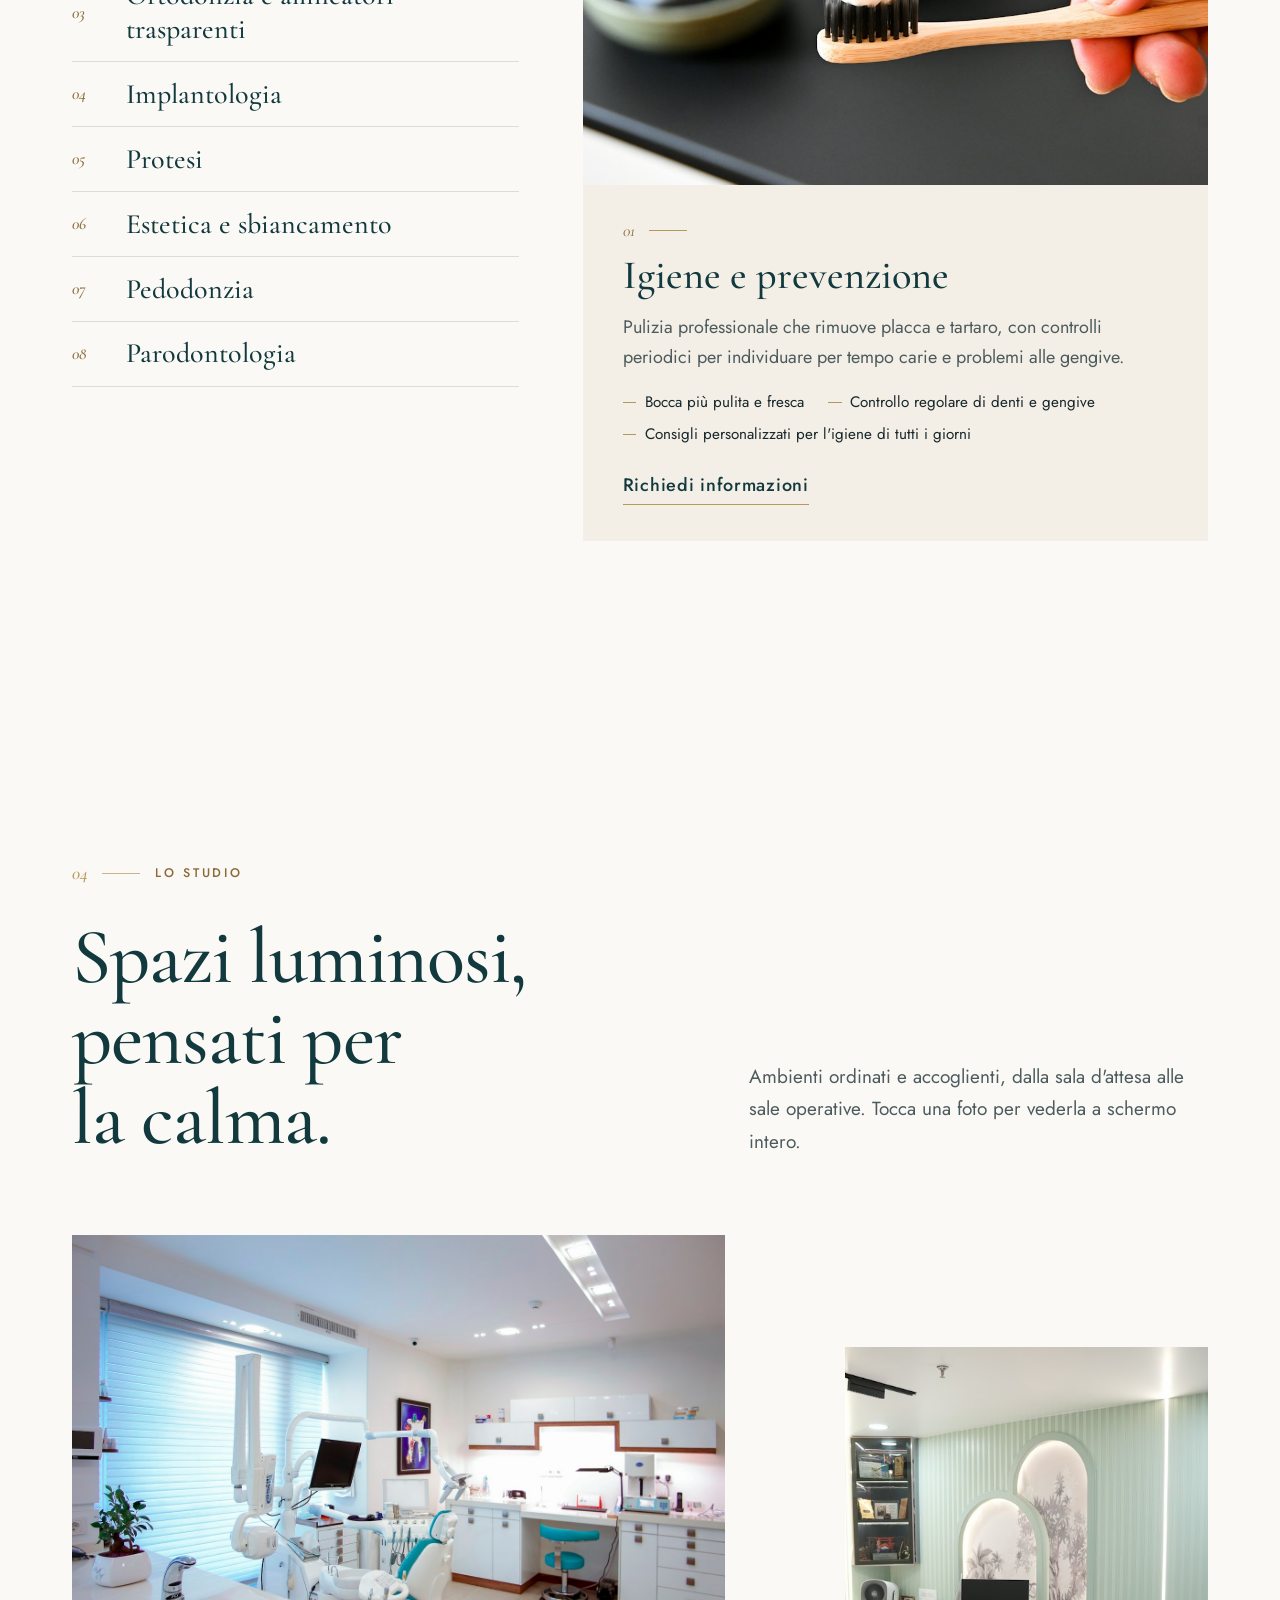
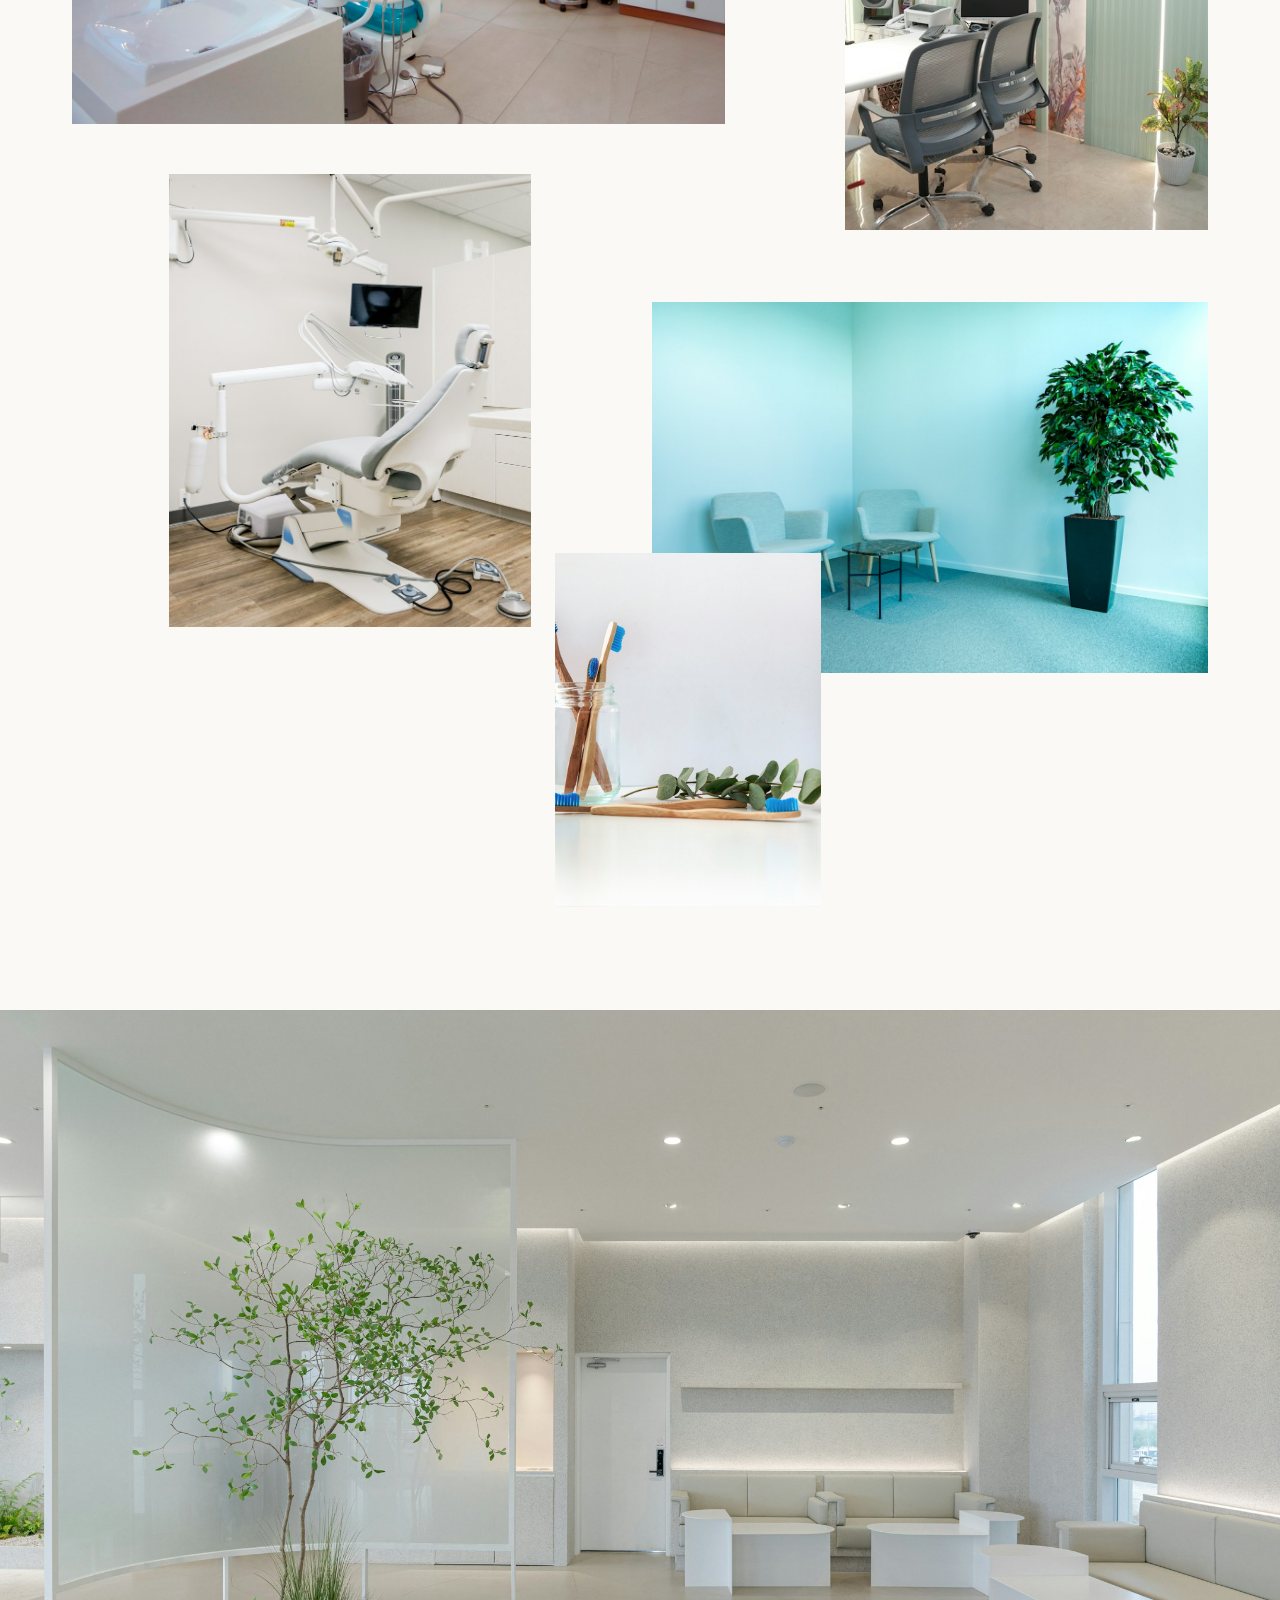
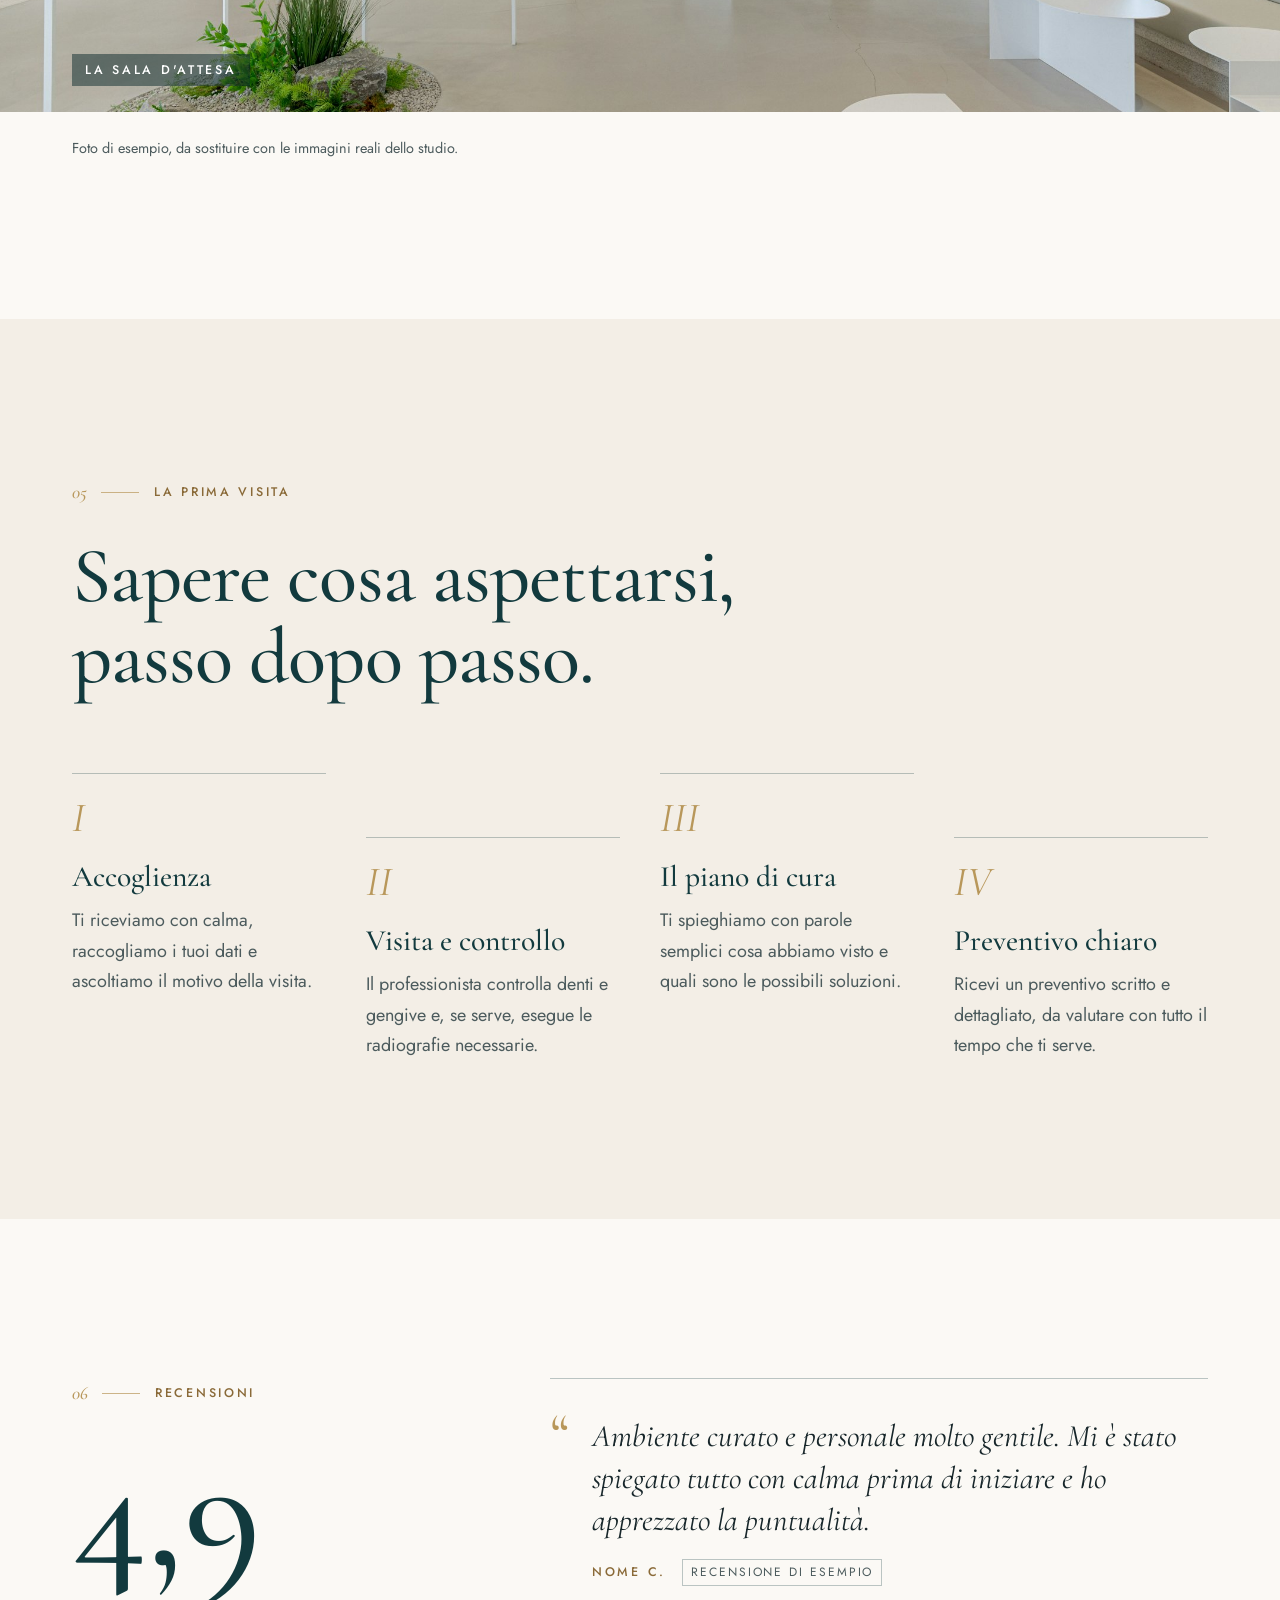
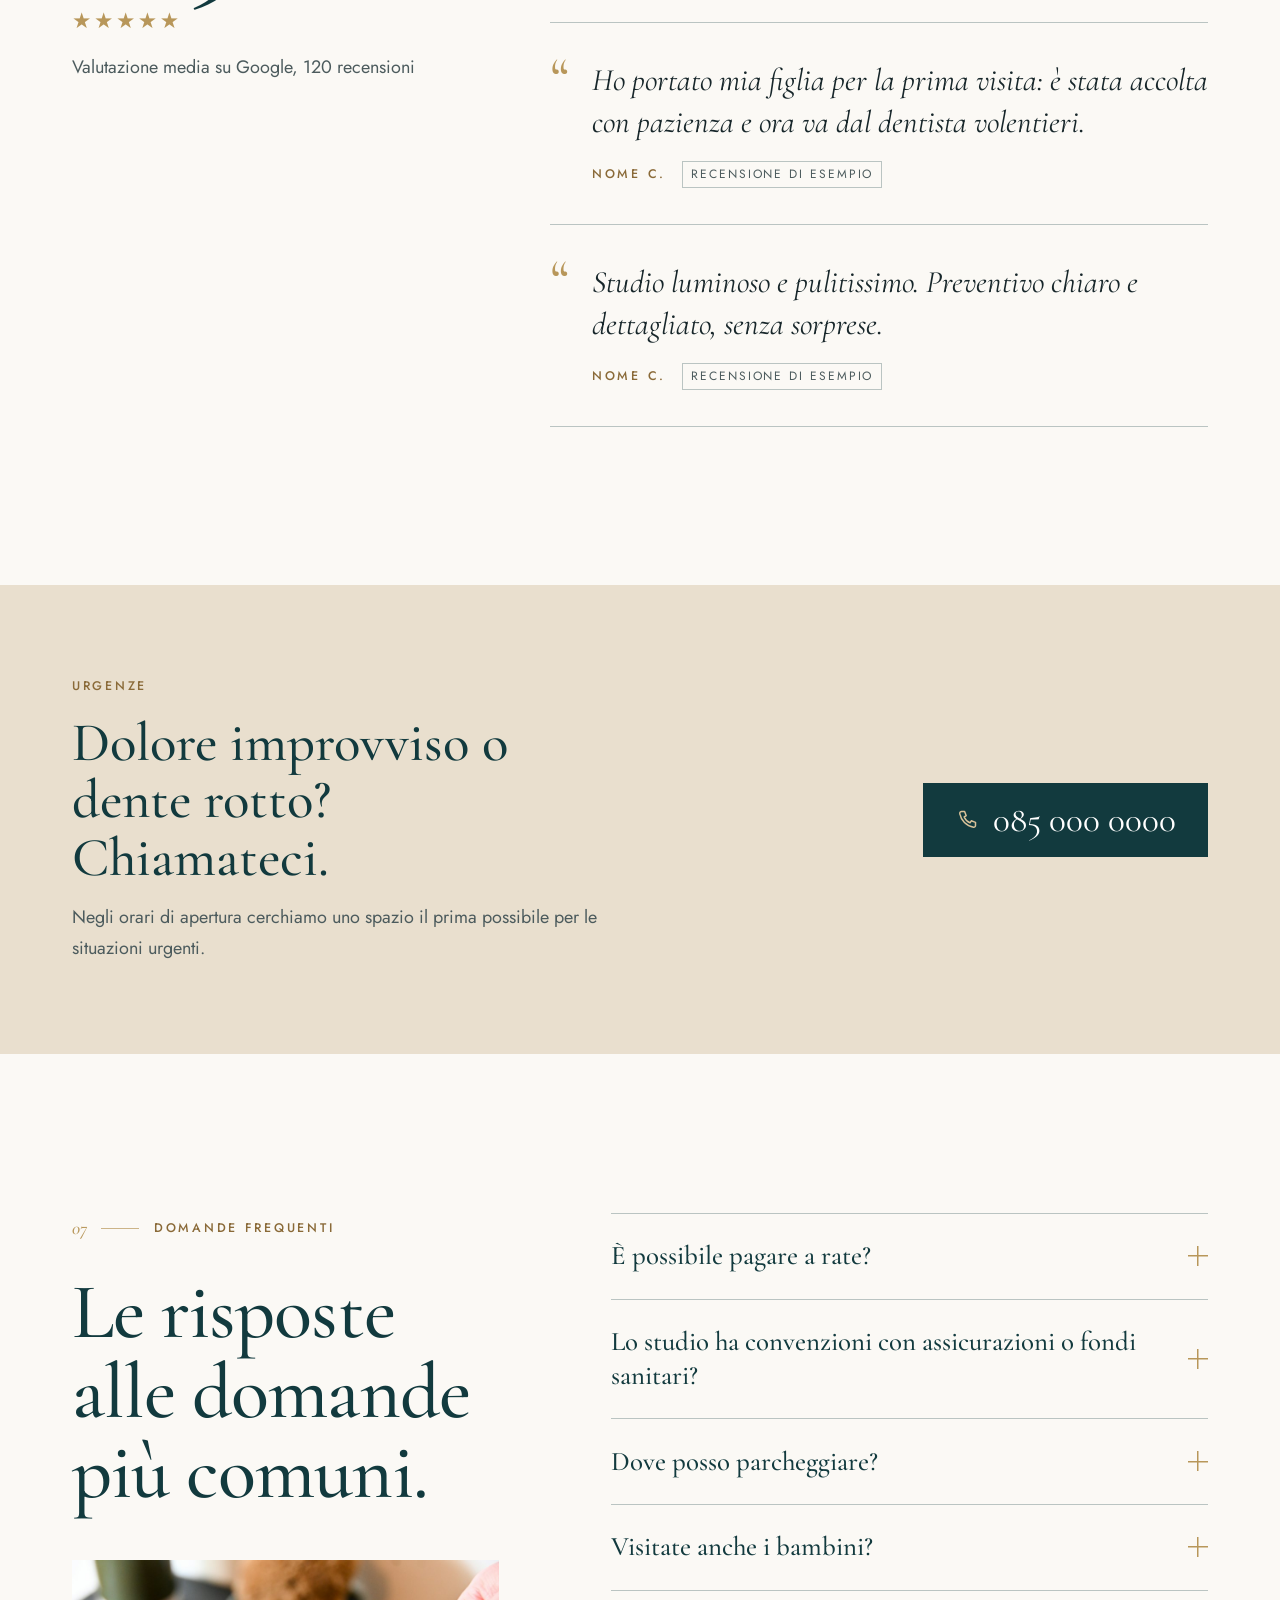
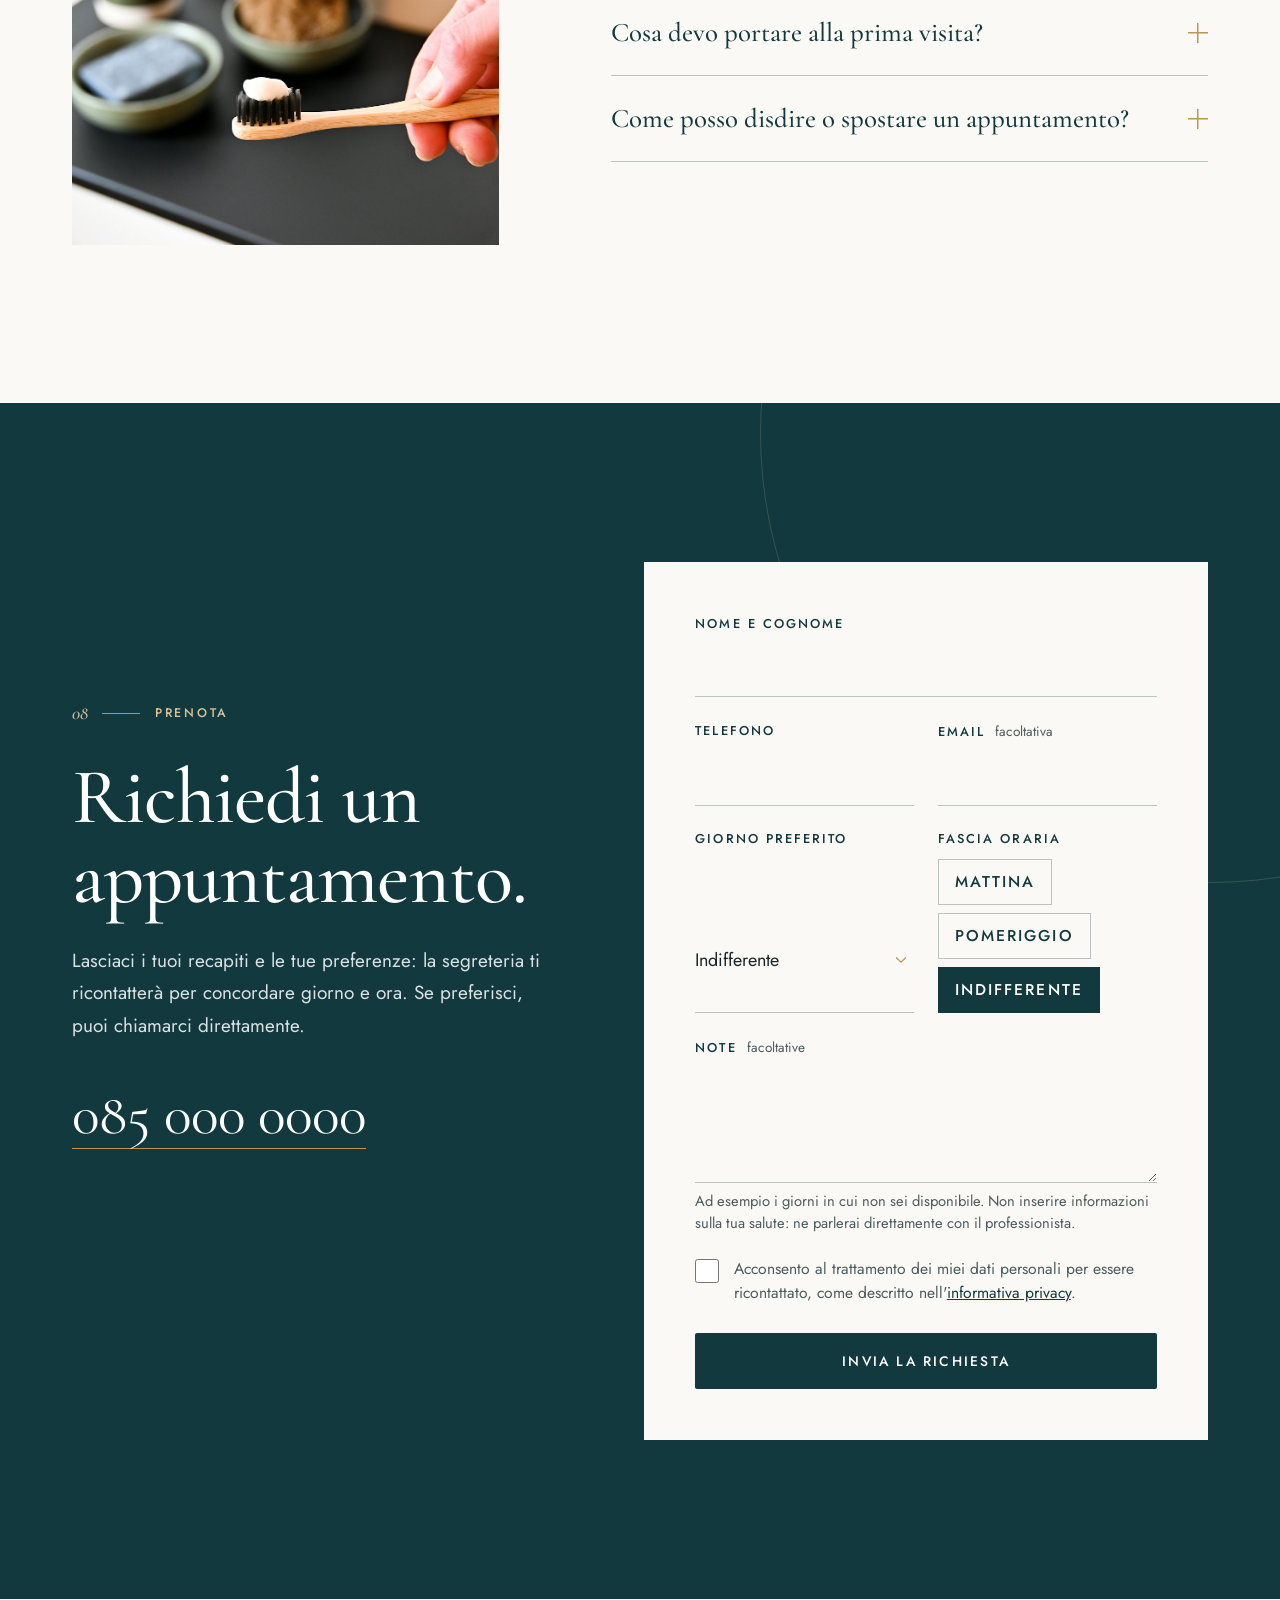
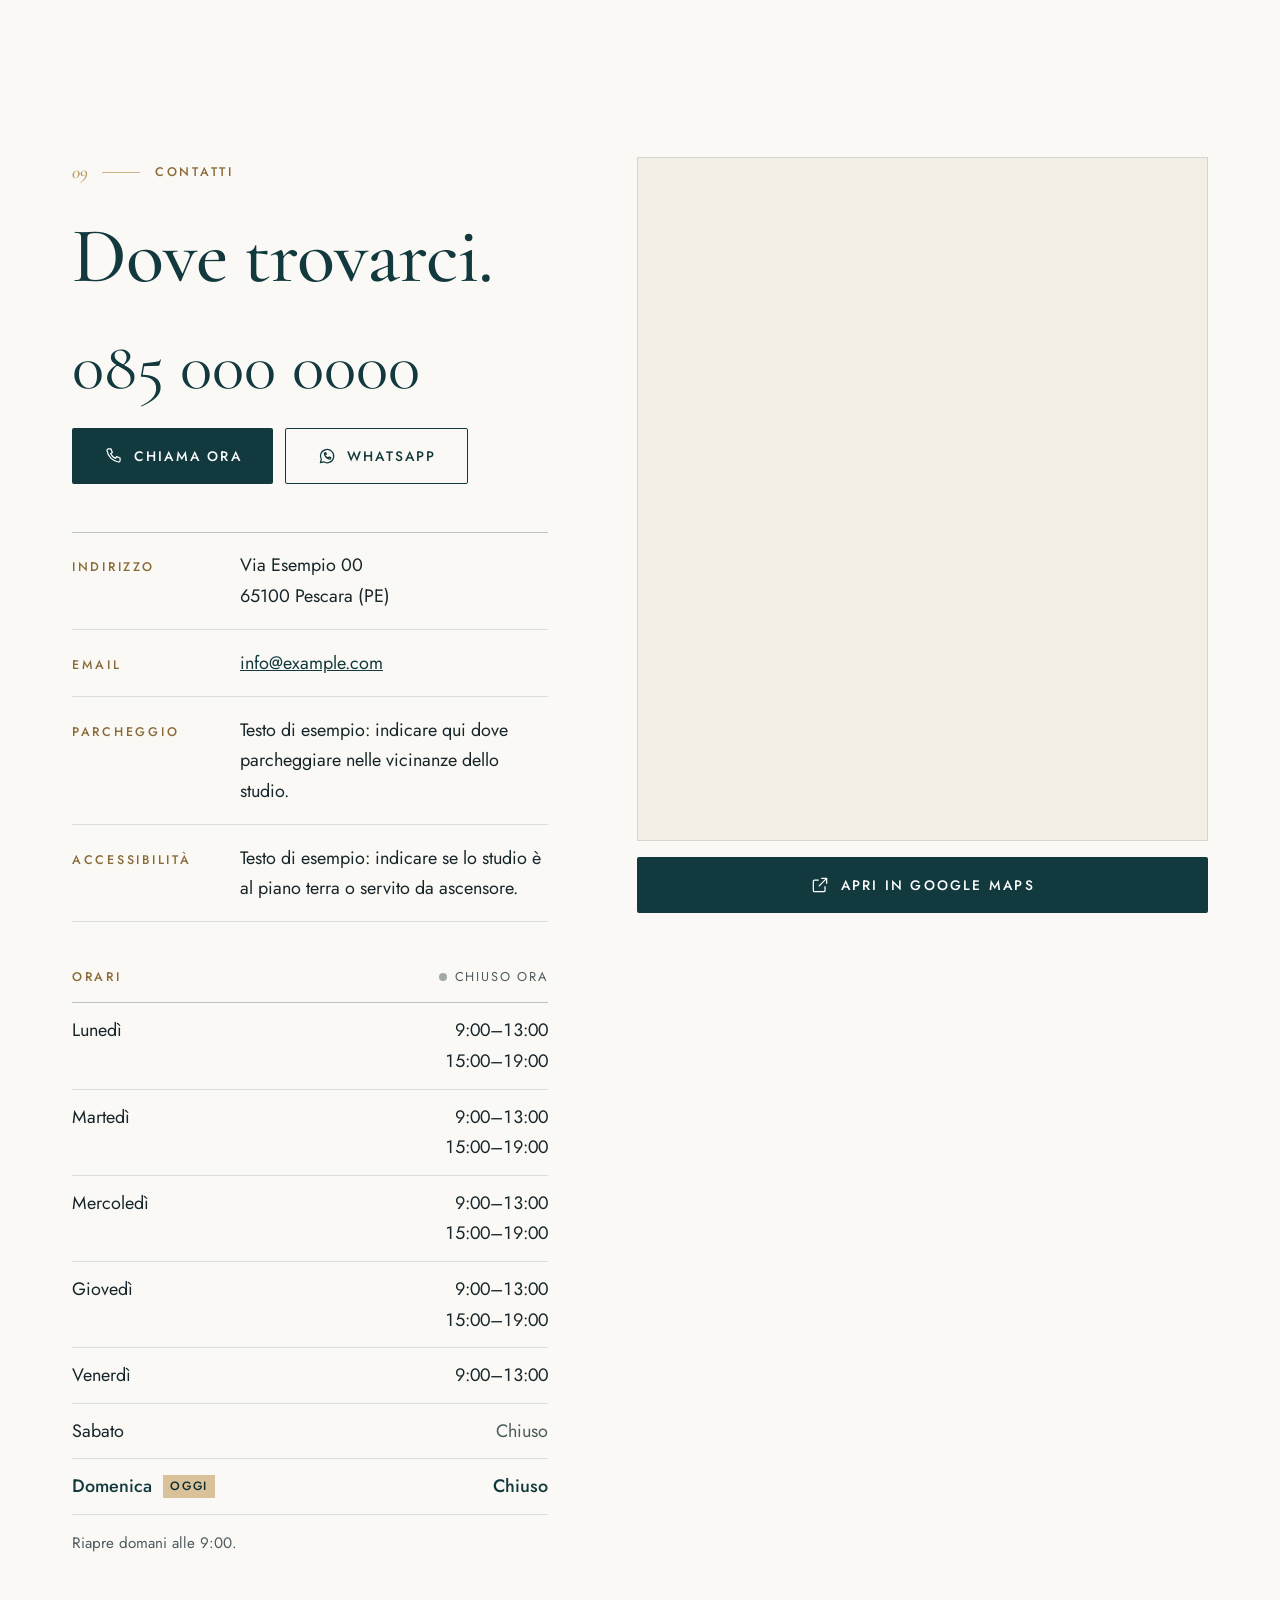
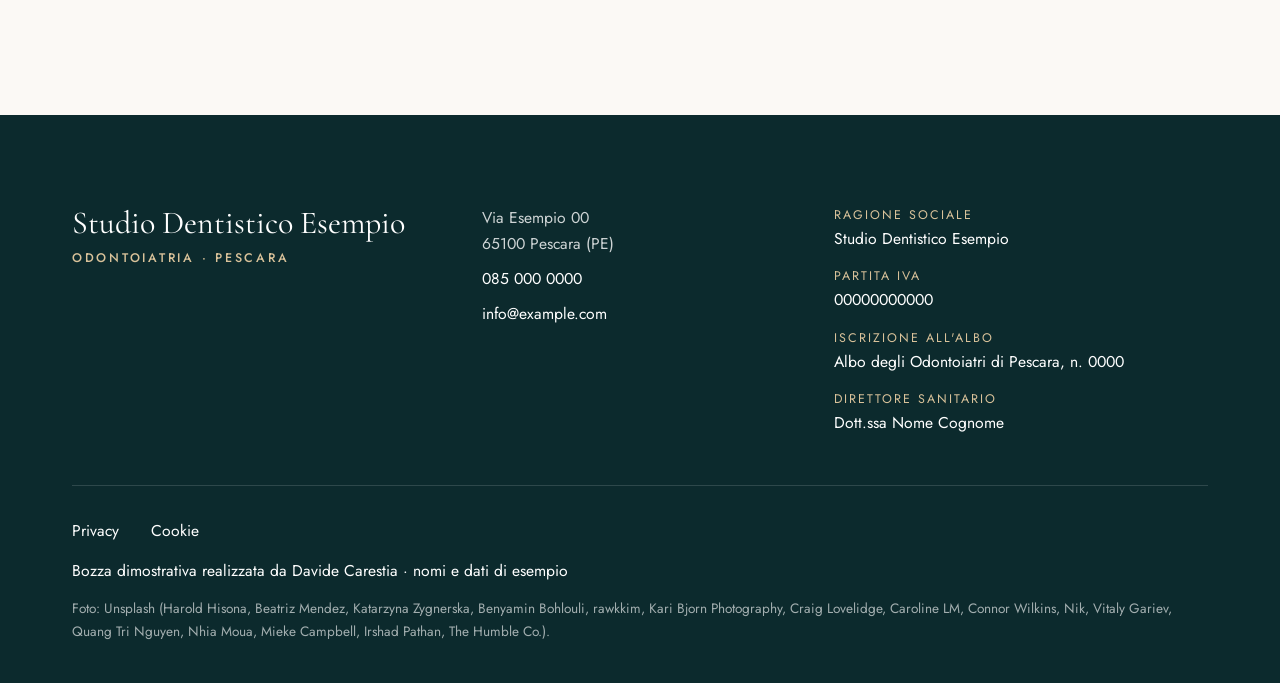
==== commit 02b65085: "Foto più rassicuranti: niente strumenti appuntiti, trapani o bocche aperte in primo piano Co-Authore" ====
--- a/index.html
+++ b/index.html
@@ -124,7 +124,7 @@
           <img src="img/hero-studio.jpg" alt="Poltrona odontoiatrica bianca in un ambulatorio luminoso" width="1200" height="1800" loading="lazy" data-parallax="0.08">
         </figure>
         <figure class="approach__img approach__img--small reveal-img" data-reveal="up">
-          <img src="img/strumenti.jpg" alt="Specchietto e sonda su un piano bianco" width="1000" height="1333" loading="lazy">
+          <img src="img/sorriso-naturale.jpg" alt="Una donna sorride serena" width="1600" height="900" loading="lazy">
         </figure>
       </div>
     </section>
@@ -221,10 +221,10 @@
         </header>
         <ul class="gallery">
           <li class="g g1 reveal-img" data-reveal="up"><button type="button" data-lightbox><img src="img/studio-moderno.jpg" alt="Ambulatorio con poltrona odontoiatrica e arredi bianchi" width="1600" height="1070" loading="lazy"></button></li>
-          <li class="g g2 reveal-img" data-reveal="right"><button type="button" data-lightbox><img src="img/dettaglio-specchietto.jpg" alt="Specchietto odontoiatrico in primo piano" width="1000" height="1500" loading="lazy"></button></li>
+          <li class="g g2 reveal-img" data-reveal="right"><button type="button" data-lightbox><img src="img/studio-ambulatorio-archi.jpg" alt="Ambulatorio luminoso con arredi chiari e archi decorativi" width="1000" height="667" loading="lazy"></button></li>
           <li class="g g3 reveal-img" data-reveal="up"><button type="button" data-lightbox><img src="img/poltrona.jpg" alt="Poltrona odontoiatrica in un ambulatorio con pavimento in legno" width="1400" height="933" loading="lazy"></button></li>
           <li class="g g4 reveal-img" data-reveal="left"><button type="button" data-lightbox><img src="img/angolo-attesa.jpg" alt="Angolo d'attesa con due poltroncine e una pianta" width="1200" height="800" loading="lazy"></button></li>
-          <li class="g g5 reveal-img" data-reveal="up"><button type="button" data-lightbox><img src="img/dentista-al-lavoro.jpg" alt="Un dentista al lavoro con un paziente" width="1000" height="1500" loading="lazy"></button></li>
+          <li class="g g5 reveal-img" data-reveal="up"><button type="button" data-lightbox><img src="img/dettaglio-spazzolini.jpg" alt="Spazzolini in bambù in un barattolo di vetro accanto a rami di eucalipto" width="1000" height="1000" loading="lazy"></button></li>
         </ul>
       </div>
       <!-- Foto a tutta larghezza con parallax -->
@@ -453,7 +453,7 @@
           <li><a data-cookie href="cookie.html">Cookie</a></li>
         </ul>
         <p class="footer__credit" data-text="credit"></p>
-        <p class="footer__photos">Foto: Unsplash (Harold Hisona, Beatriz Mendez, Katarzyna Zygnerska, Benyamin Bohlouli, rawkkim, Kari Bjorn Photography, Craig Lovelidge, Caroline LM, Ozkan Guner, Connor Wilkins, Nik, Angels for Humanity).</p>
+        <p class="footer__photos">Foto: Unsplash (Harold Hisona, Beatriz Mendez, Katarzyna Zygnerska, Benyamin Bohlouli, rawkkim, Kari Bjorn Photography, Craig Lovelidge, Caroline LM, Connor Wilkins, Nik, Vitaly Gariev, Quang Tri Nguyen, Nhia Moua, Mieke Campbell, Irshad Pathan, The Humble Co.).</p>
       </div>
     </div>
   </footer>
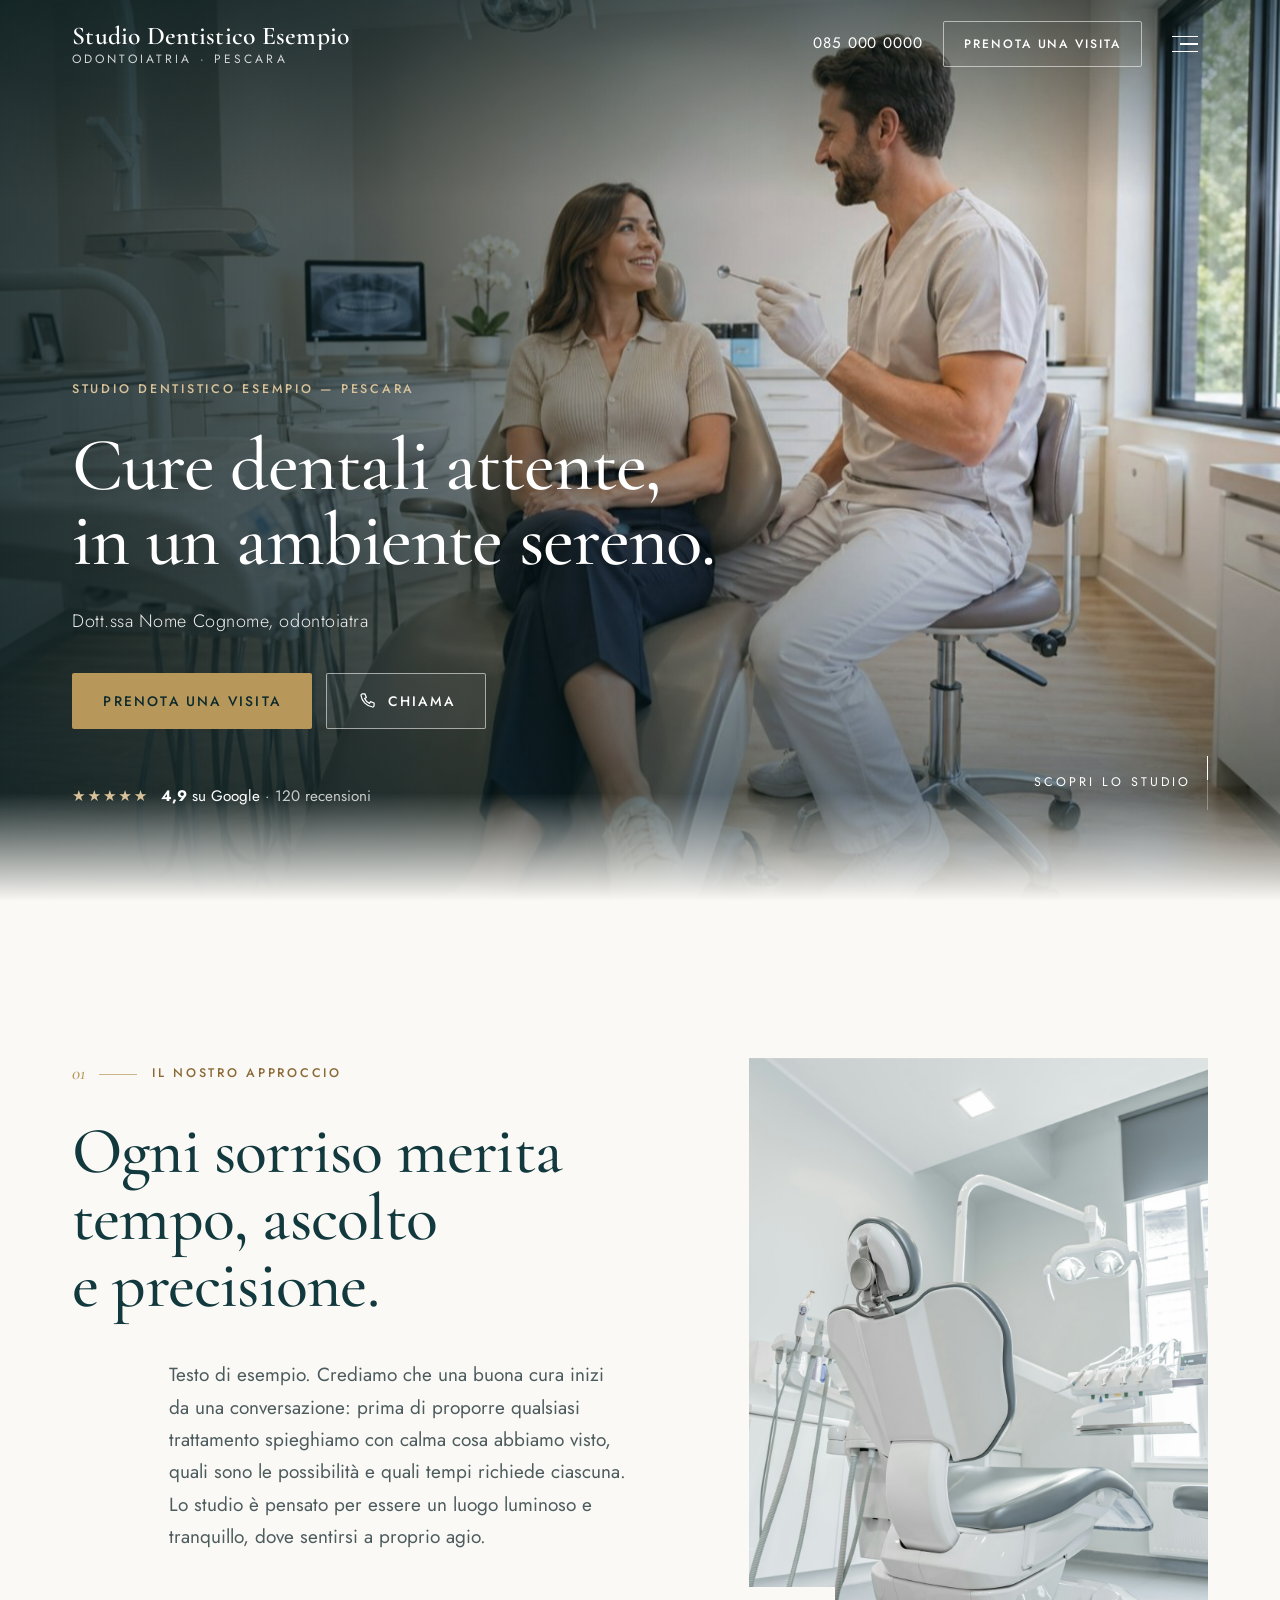
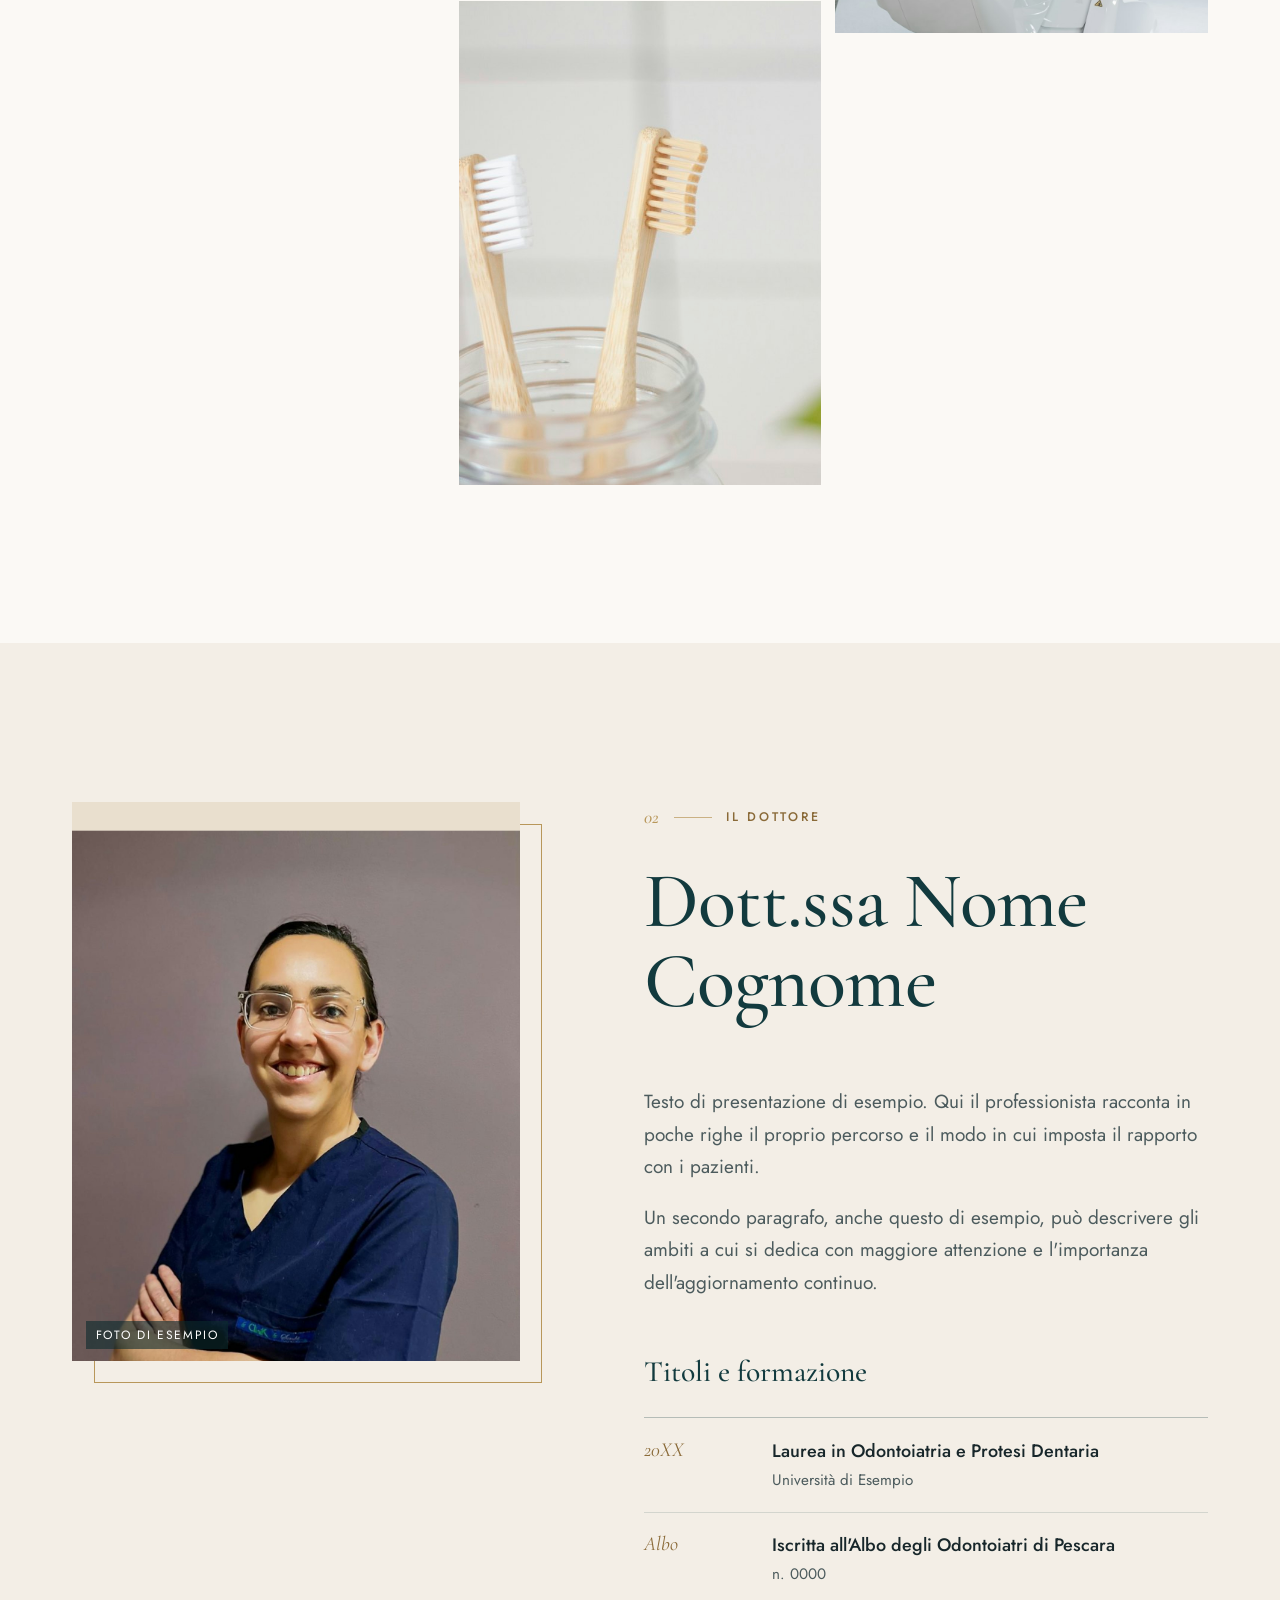
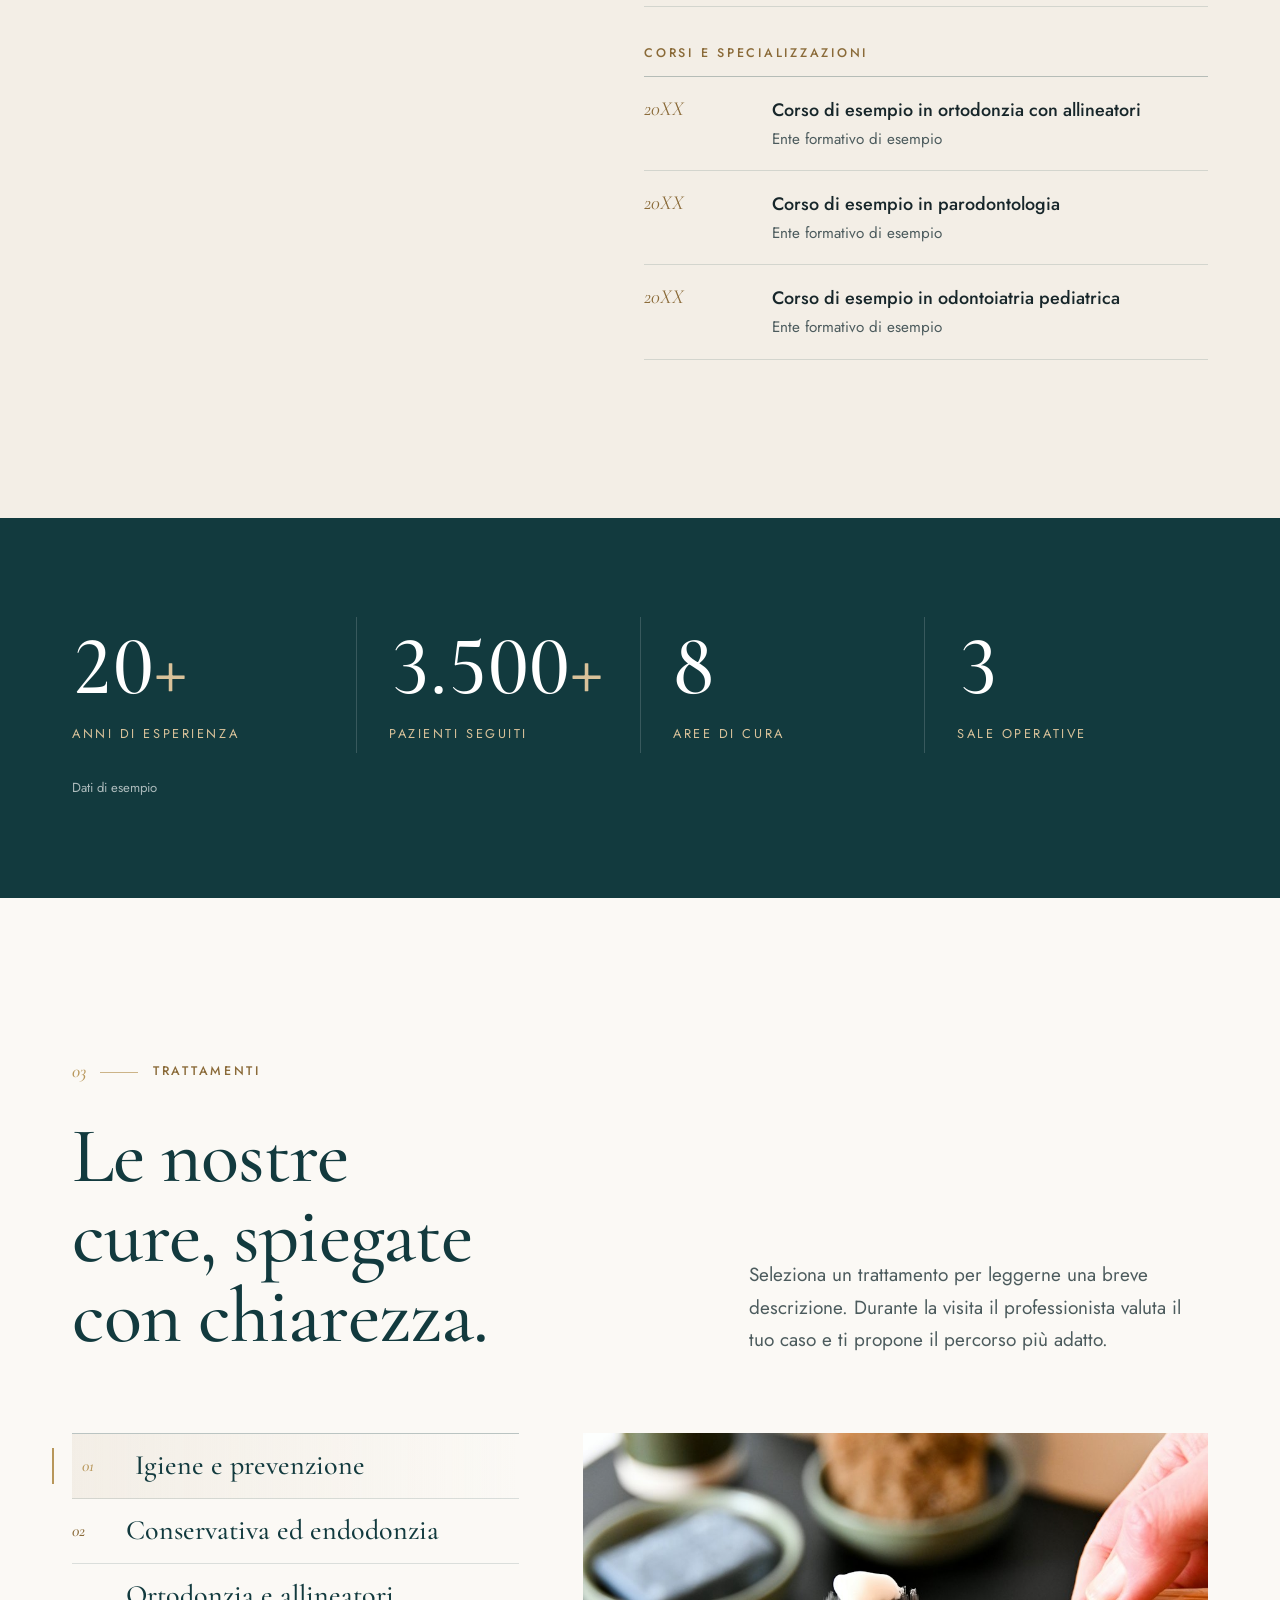
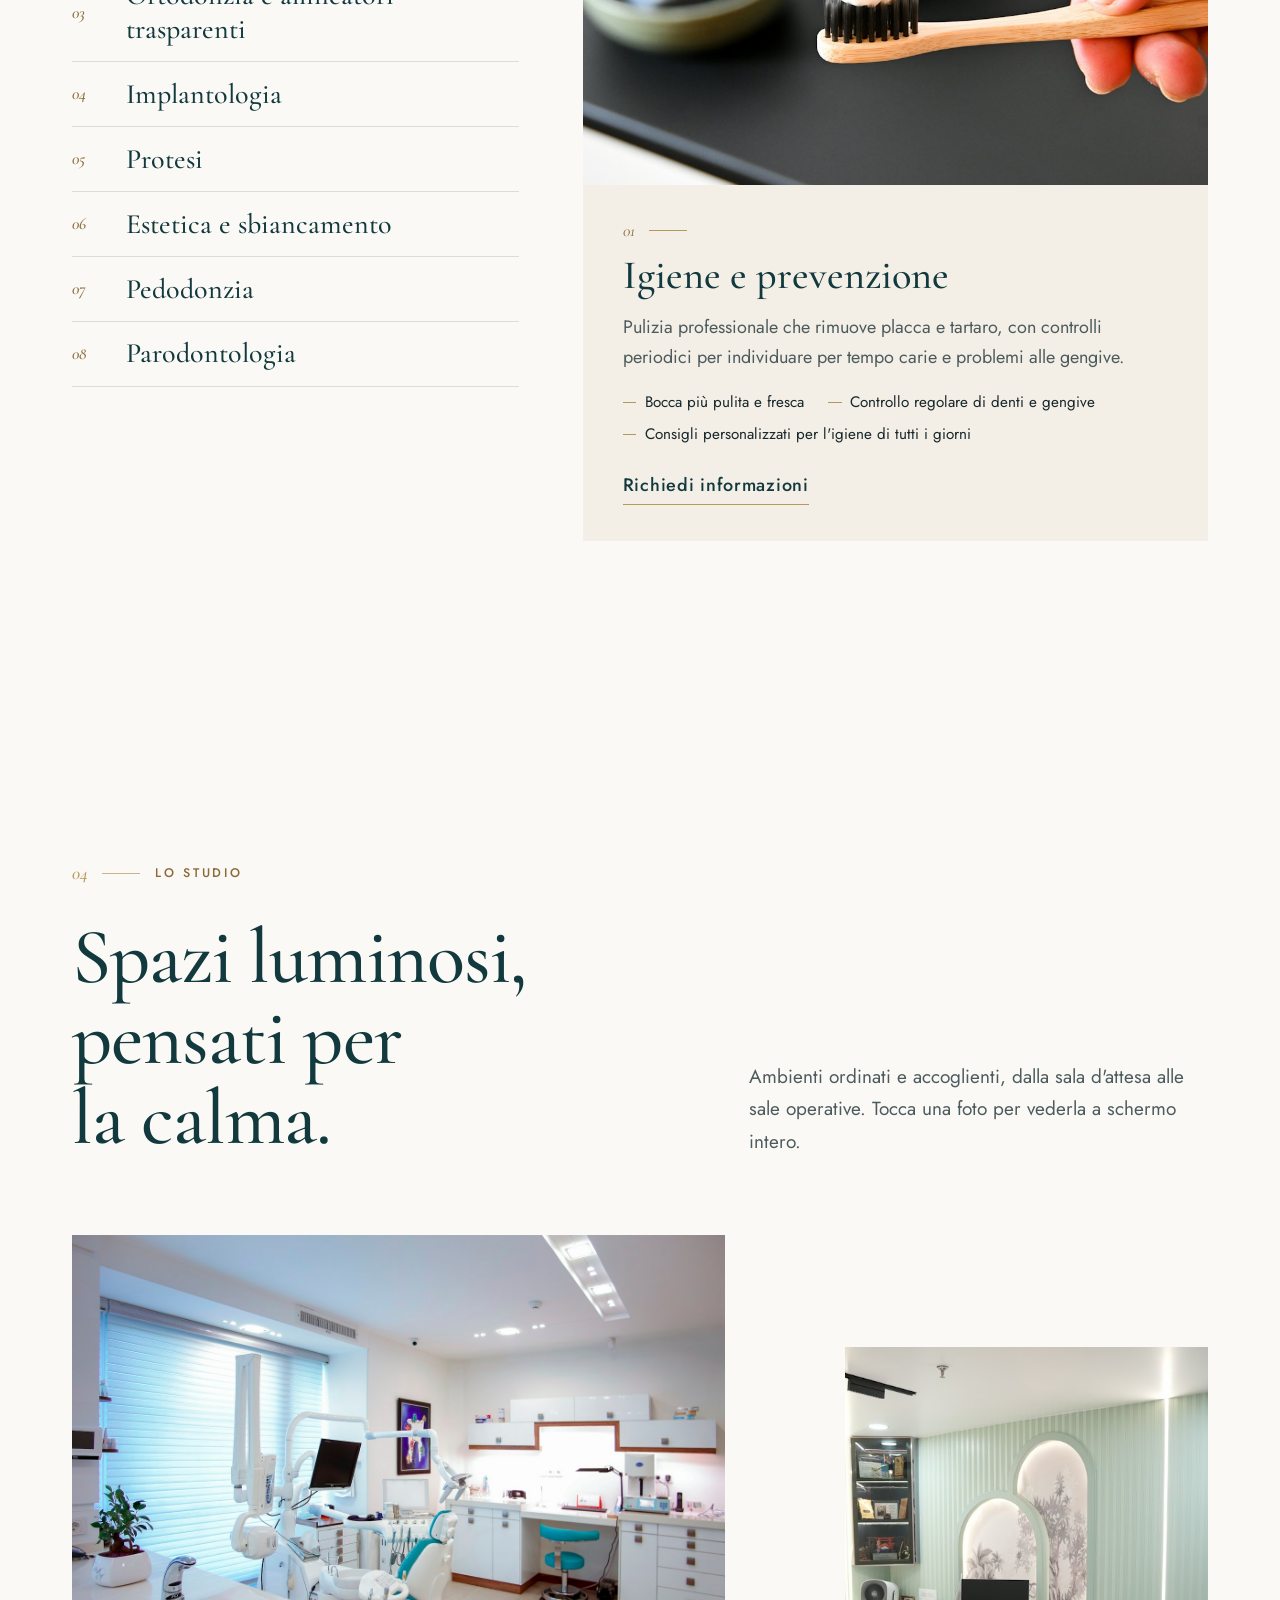
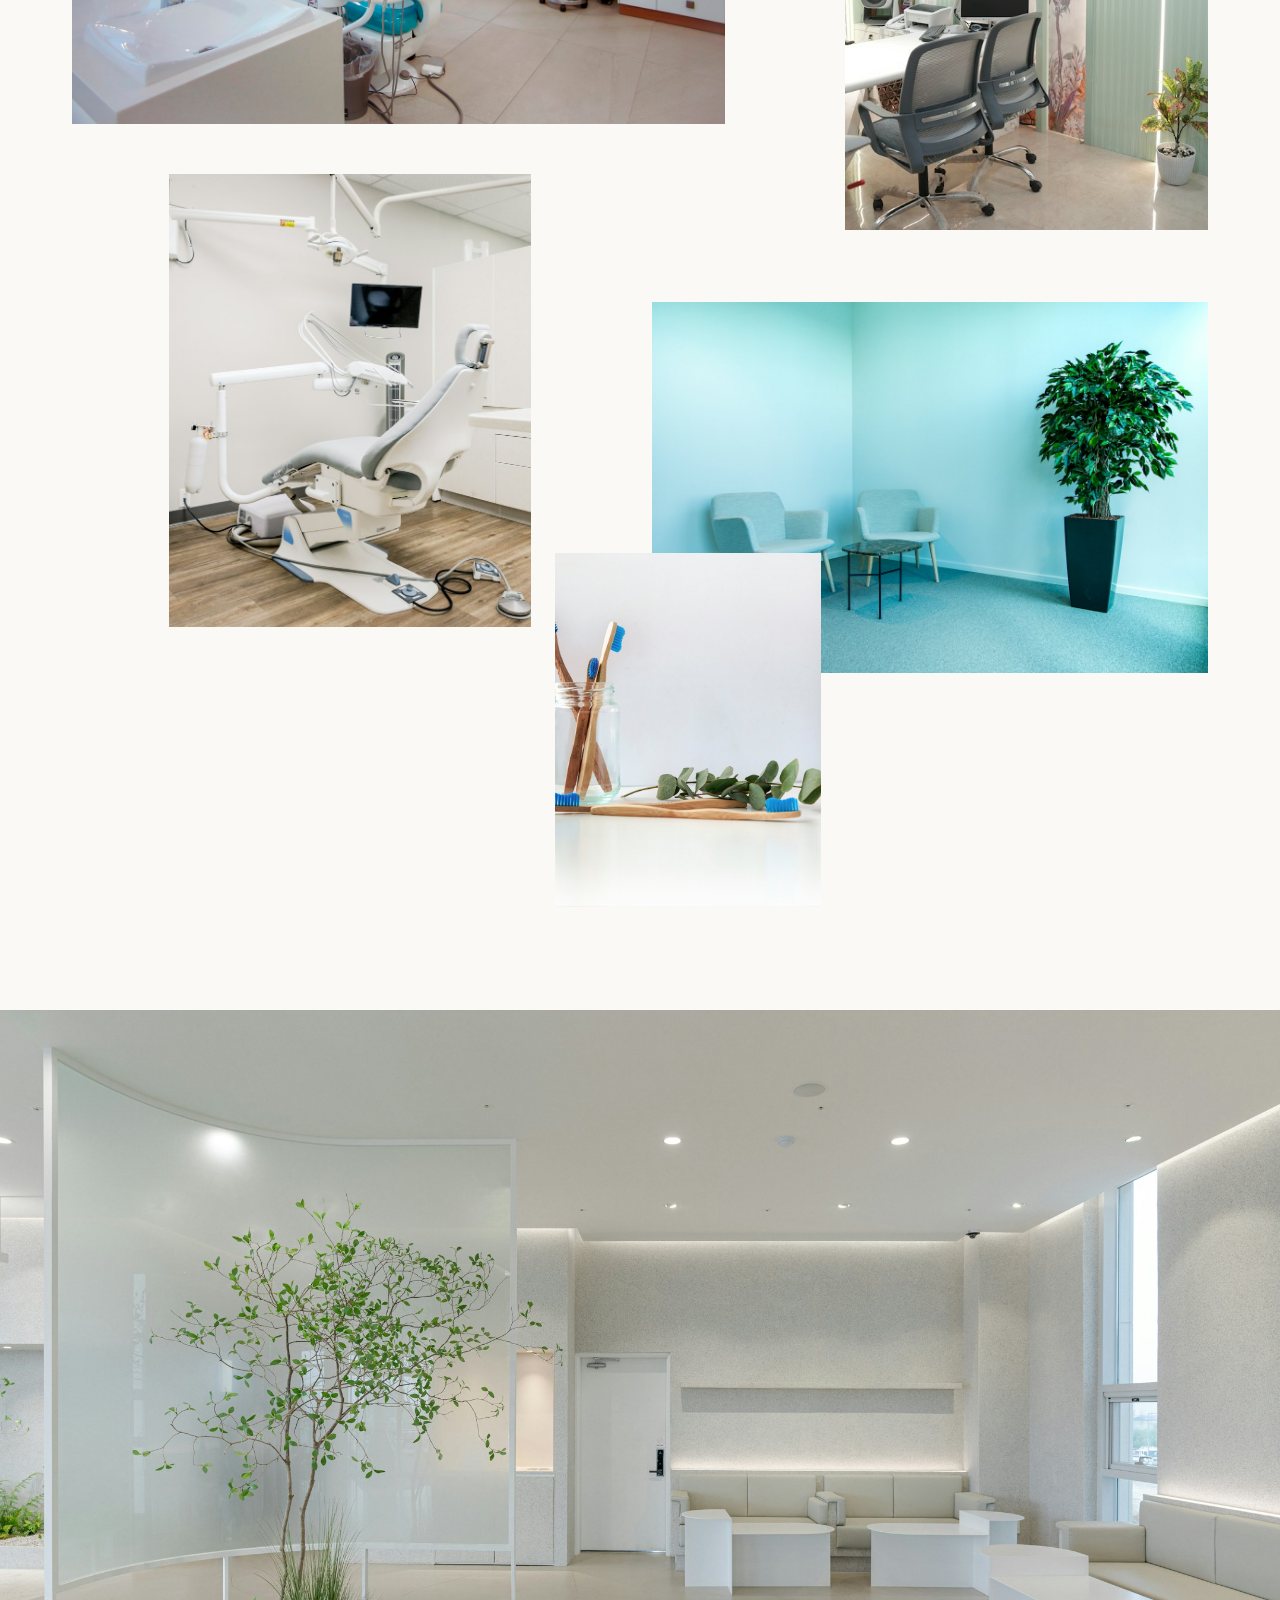
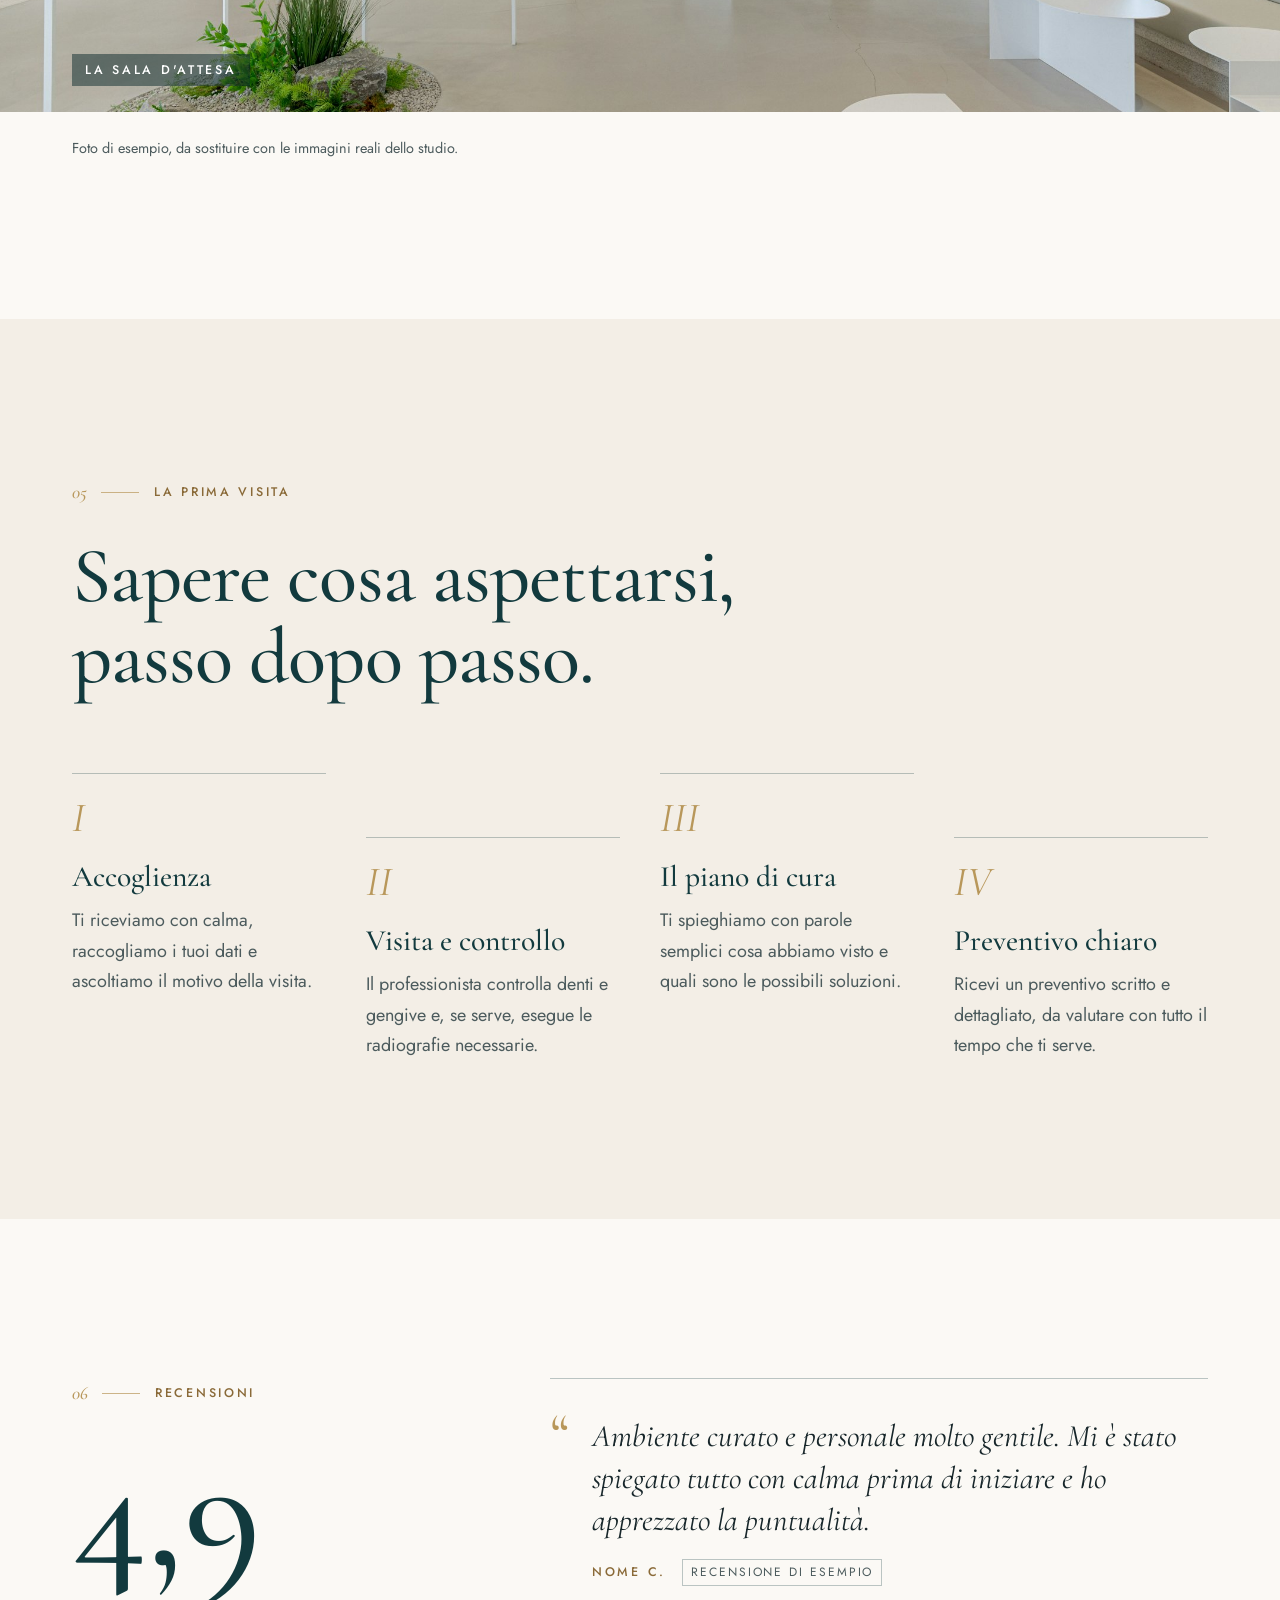
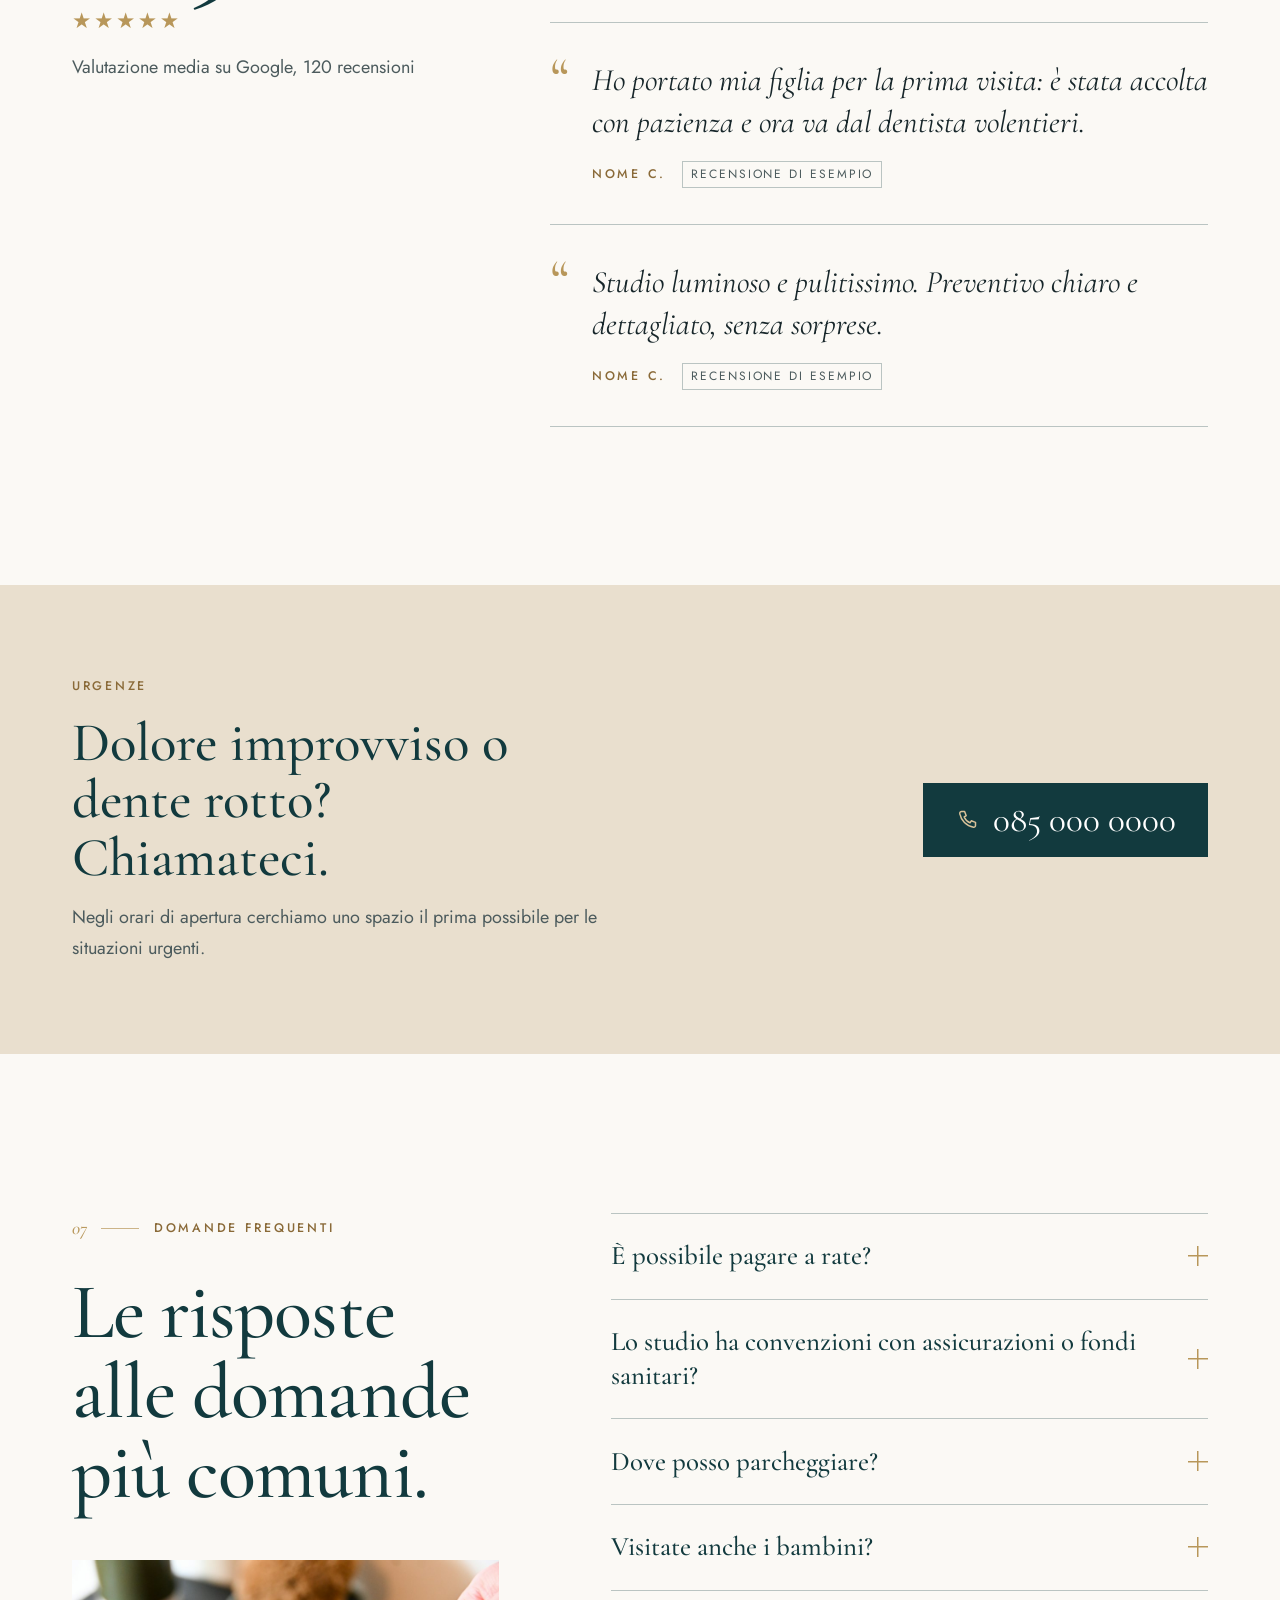
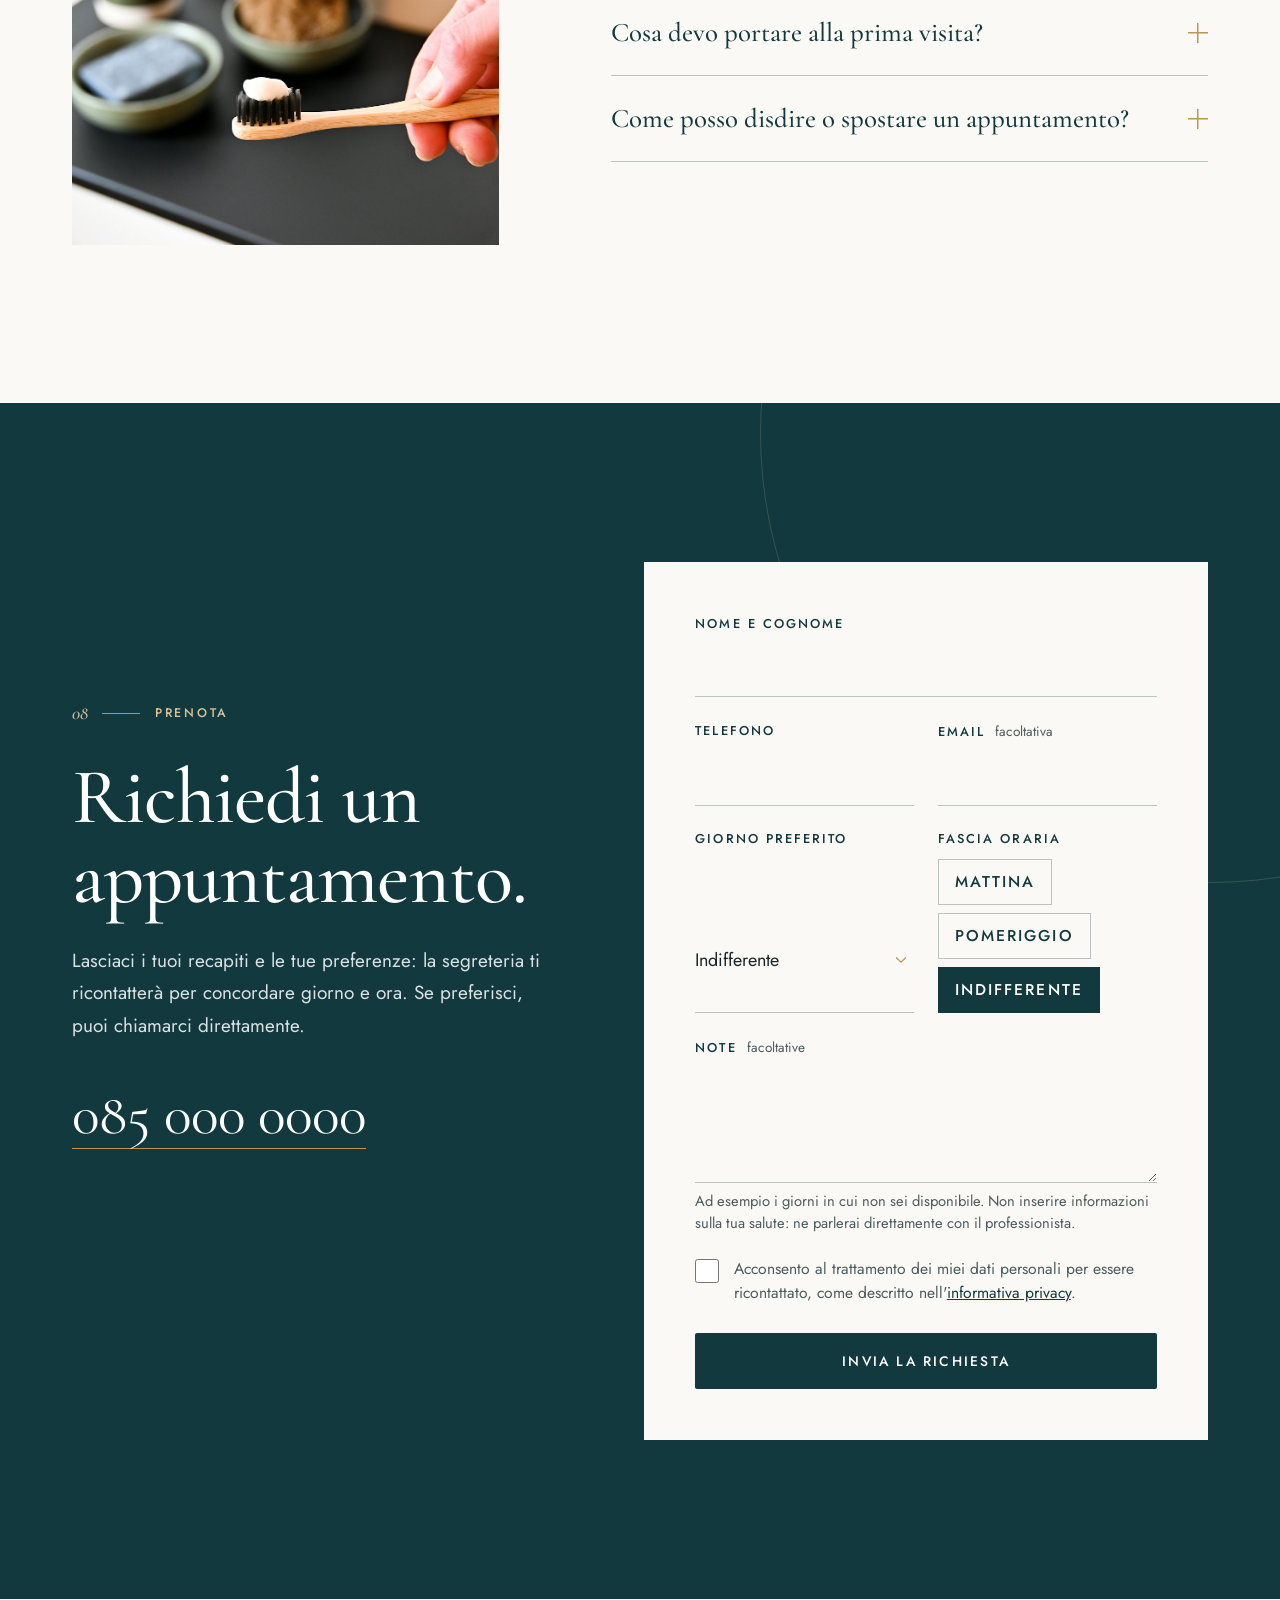
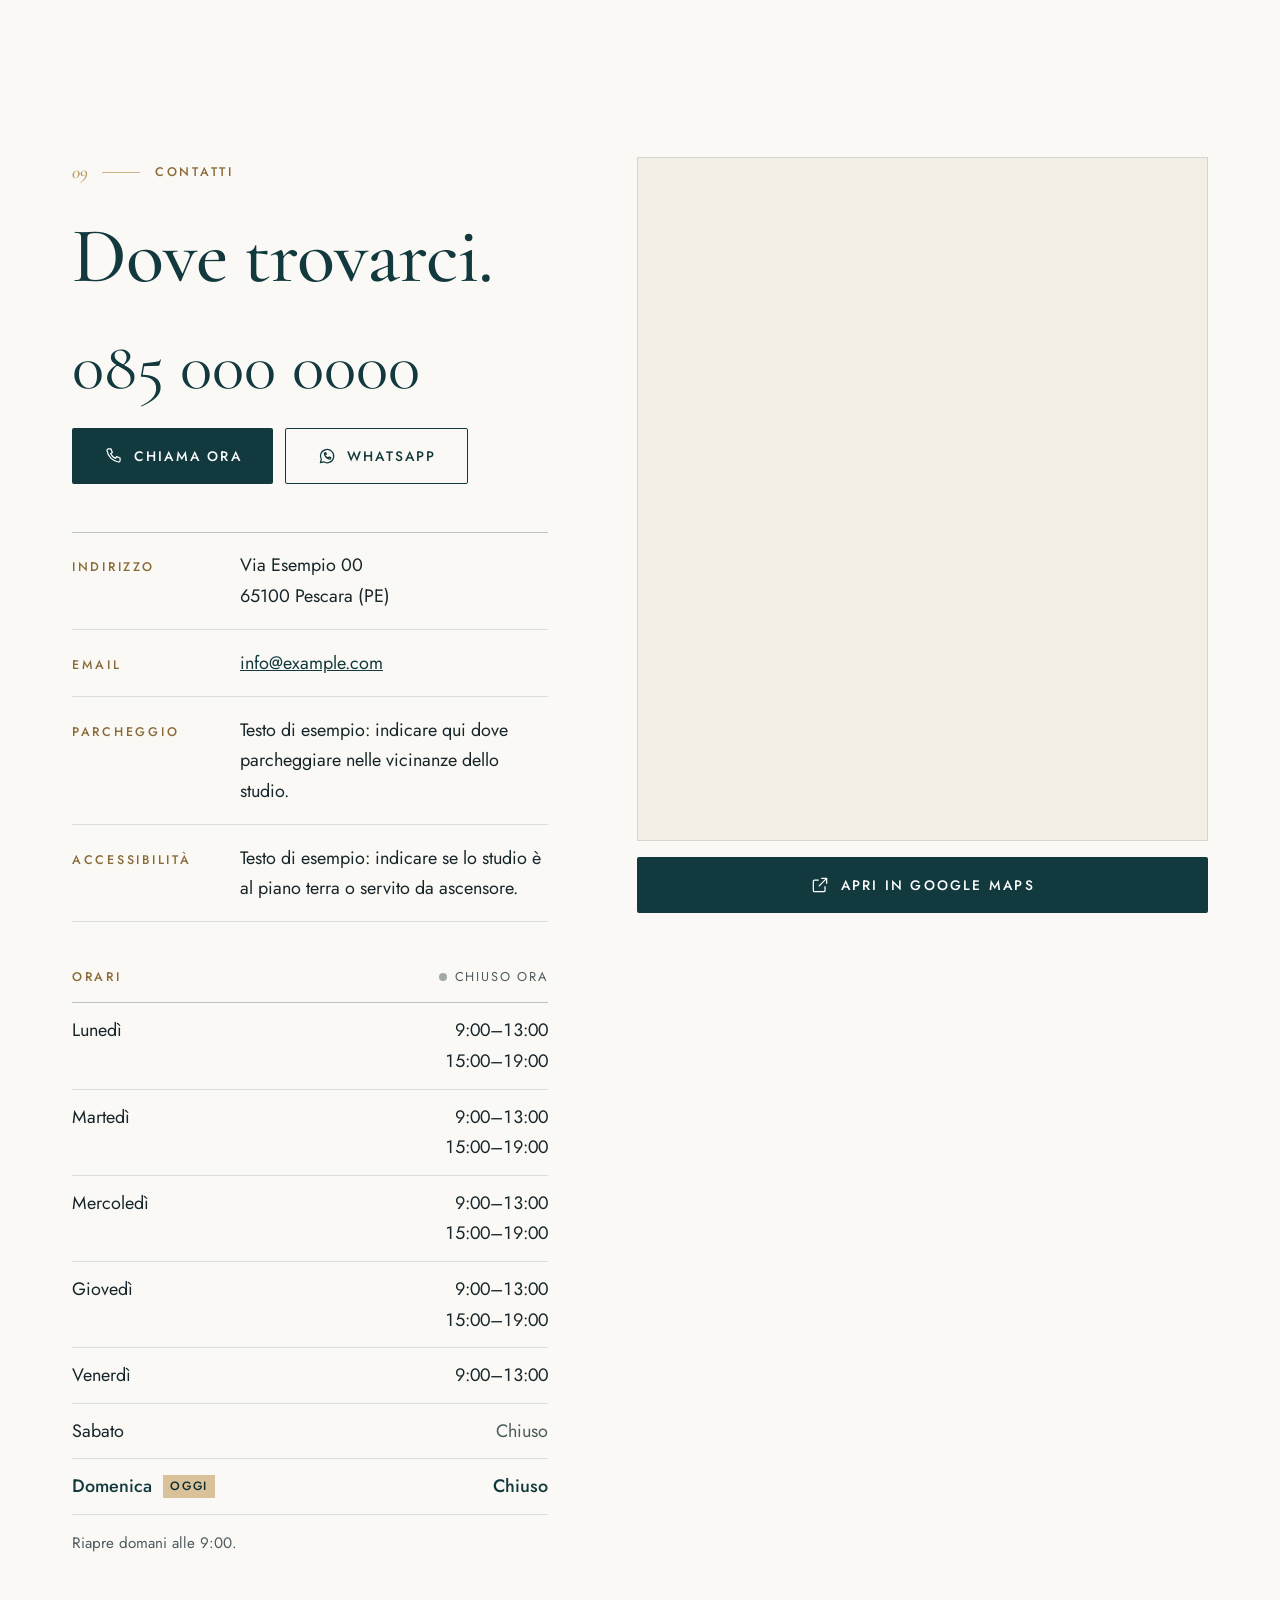
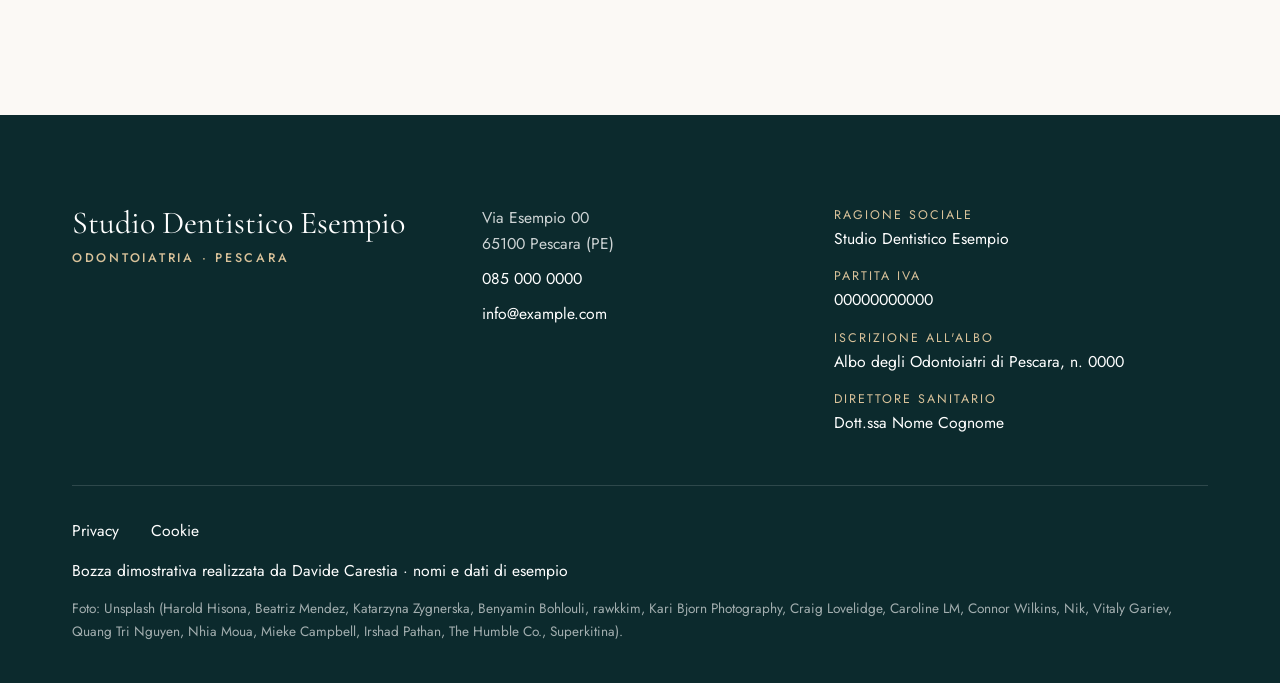
==== commit 2a7a58dd: "Il nostro approccio: foto di spazzolini in bambù al posto del volto Co-Authored-By: Claude Opus 5.5 " ====
--- a/index.html
+++ b/index.html
@@ -124,7 +124,7 @@
           <img src="img/hero-studio.jpg" alt="Poltrona odontoiatrica bianca in un ambulatorio luminoso" width="1200" height="1800" loading="lazy" data-parallax="0.08">
         </figure>
         <figure class="approach__img approach__img--small reveal-img" data-reveal="up">
-          <img src="img/sorriso-naturale.jpg" alt="Una donna sorride serena" width="1600" height="900" loading="lazy">
+          <img src="img/spazzolini-bambu.jpg" alt="Due spazzolini in bambù in un barattolo di vetro accanto a una pianta" width="1400" height="933" loading="lazy" style="object-position: 30% 50%">
         </figure>
       </div>
     </section>
@@ -453,7 +453,7 @@
           <li><a data-cookie href="cookie.html">Cookie</a></li>
         </ul>
         <p class="footer__credit" data-text="credit"></p>
-        <p class="footer__photos">Foto: Unsplash (Harold Hisona, Beatriz Mendez, Katarzyna Zygnerska, Benyamin Bohlouli, rawkkim, Kari Bjorn Photography, Craig Lovelidge, Caroline LM, Connor Wilkins, Nik, Vitaly Gariev, Quang Tri Nguyen, Nhia Moua, Mieke Campbell, Irshad Pathan, The Humble Co.).</p>
+        <p class="footer__photos">Foto: Unsplash (Harold Hisona, Beatriz Mendez, Katarzyna Zygnerska, Benyamin Bohlouli, rawkkim, Kari Bjorn Photography, Craig Lovelidge, Caroline LM, Connor Wilkins, Nik, Vitaly Gariev, Quang Tri Nguyen, Nhia Moua, Mieke Campbell, Irshad Pathan, The Humble Co., Superkitina).</p>
       </div>
     </div>
   </footer>
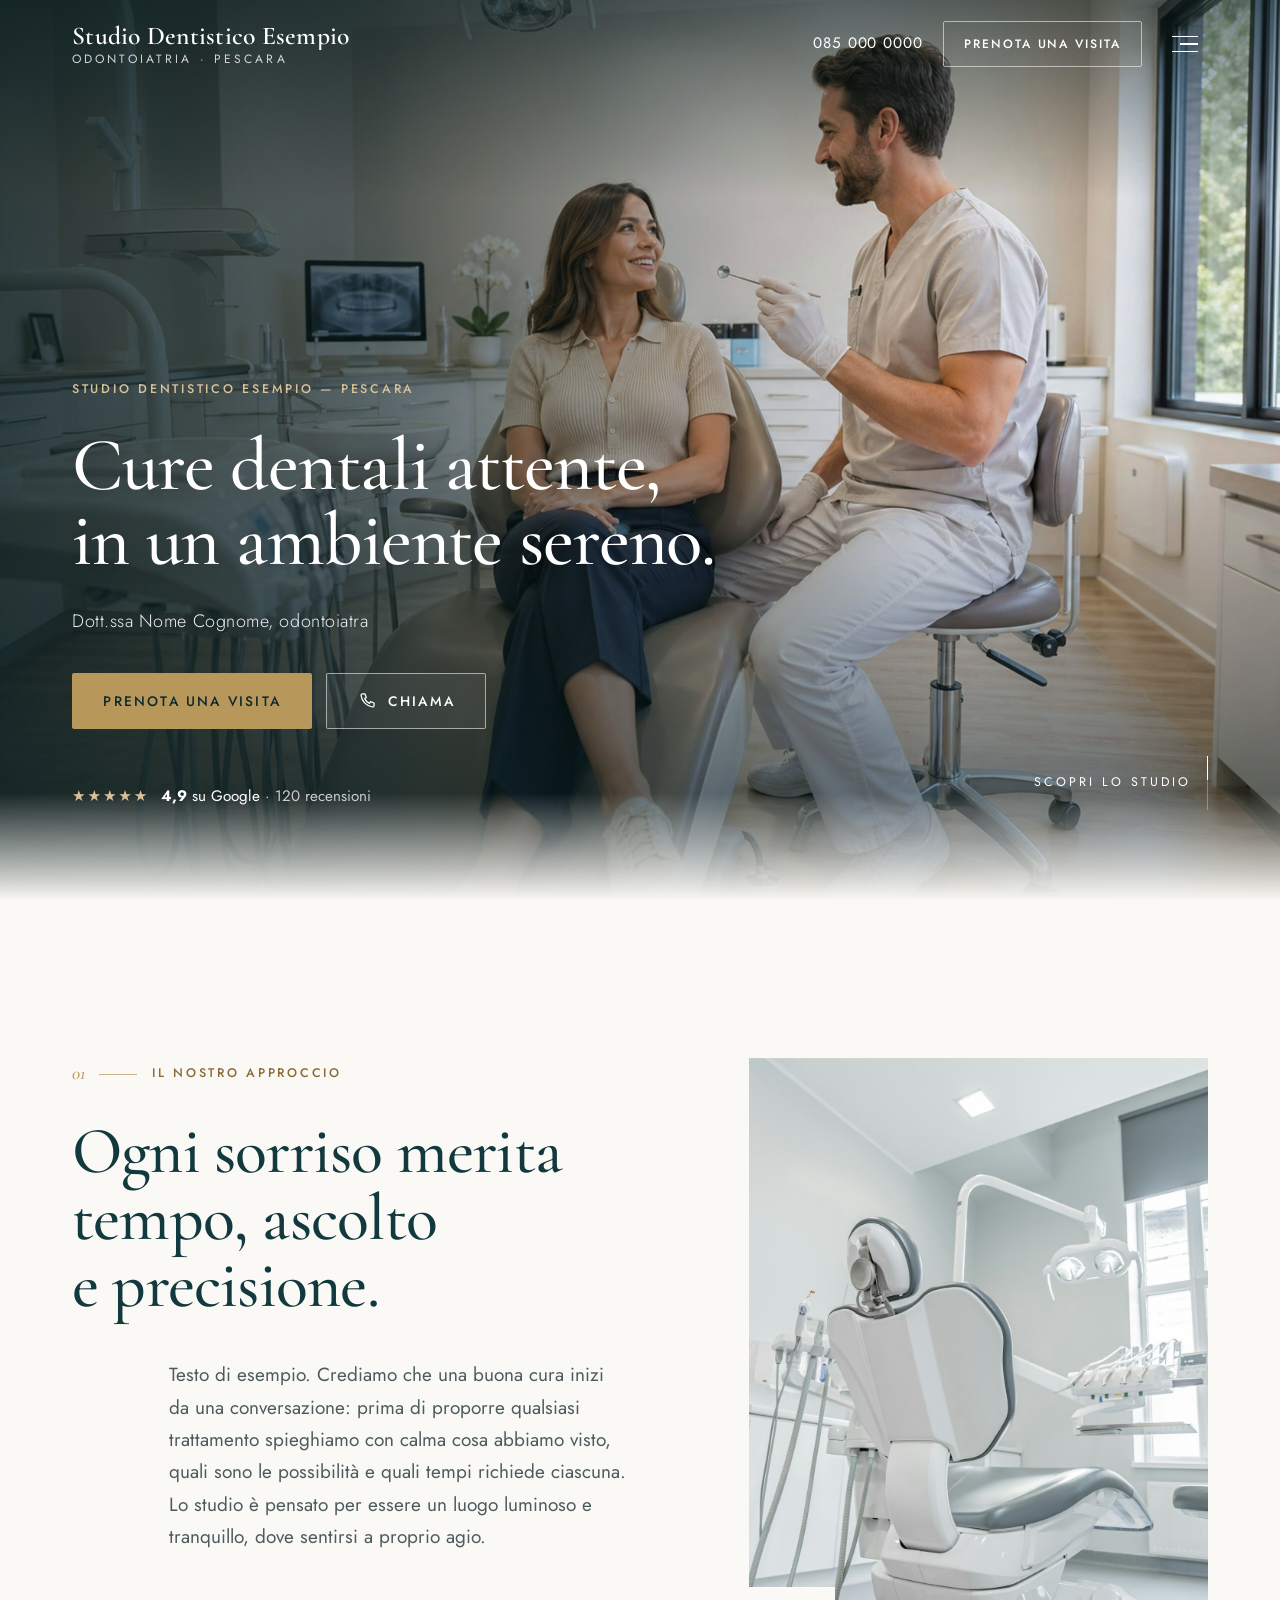
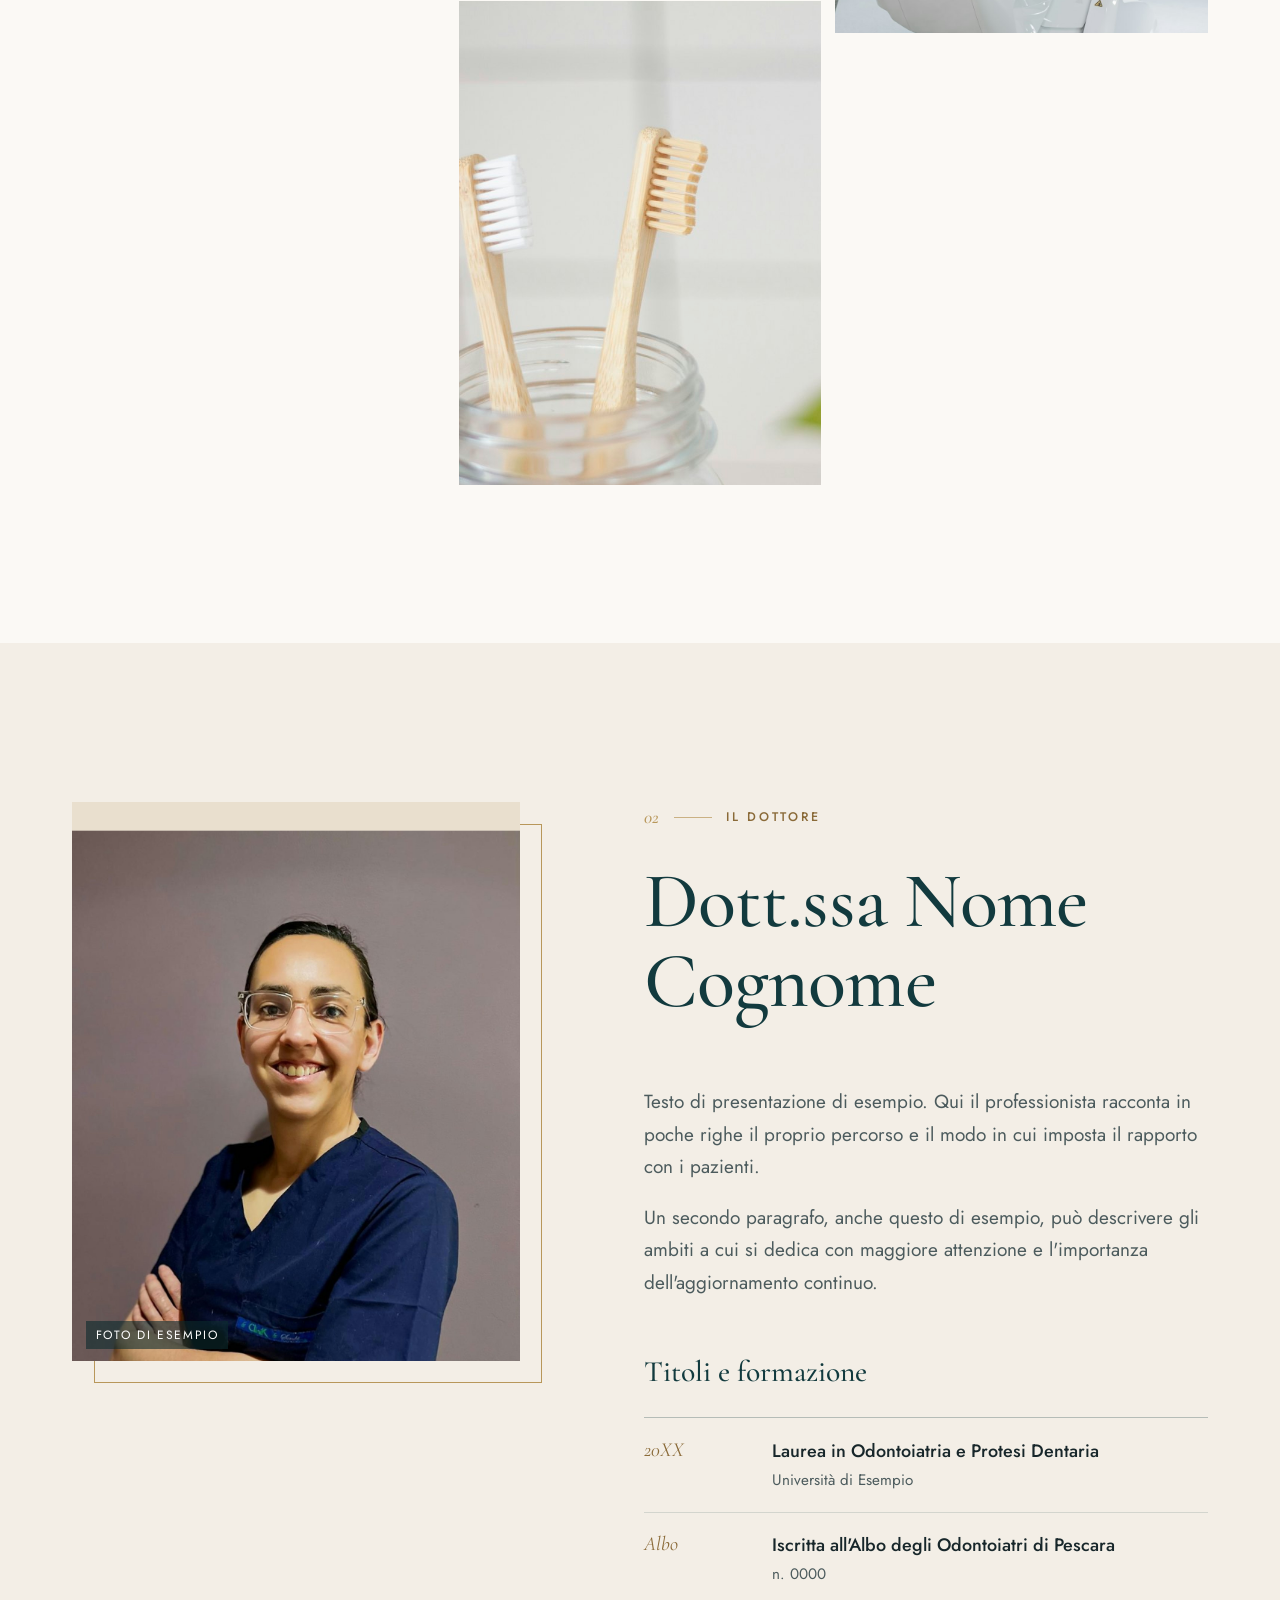
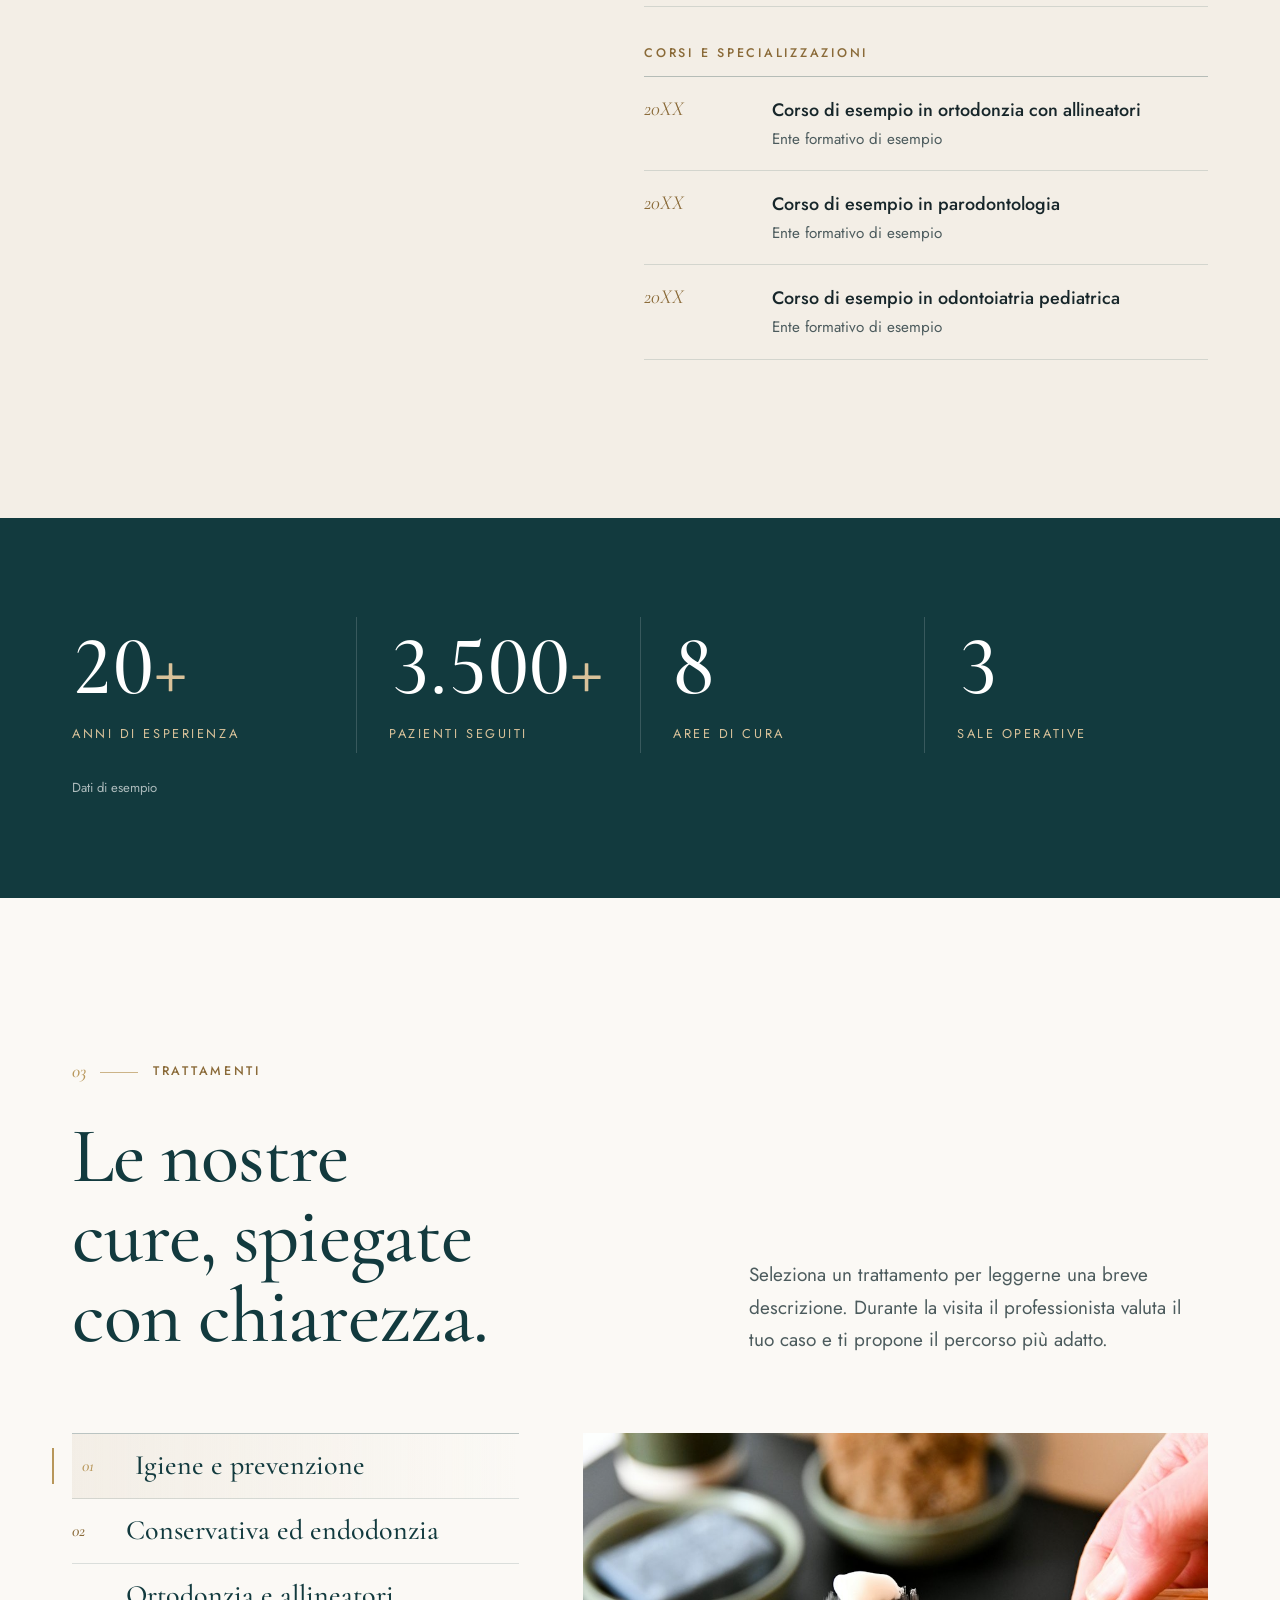
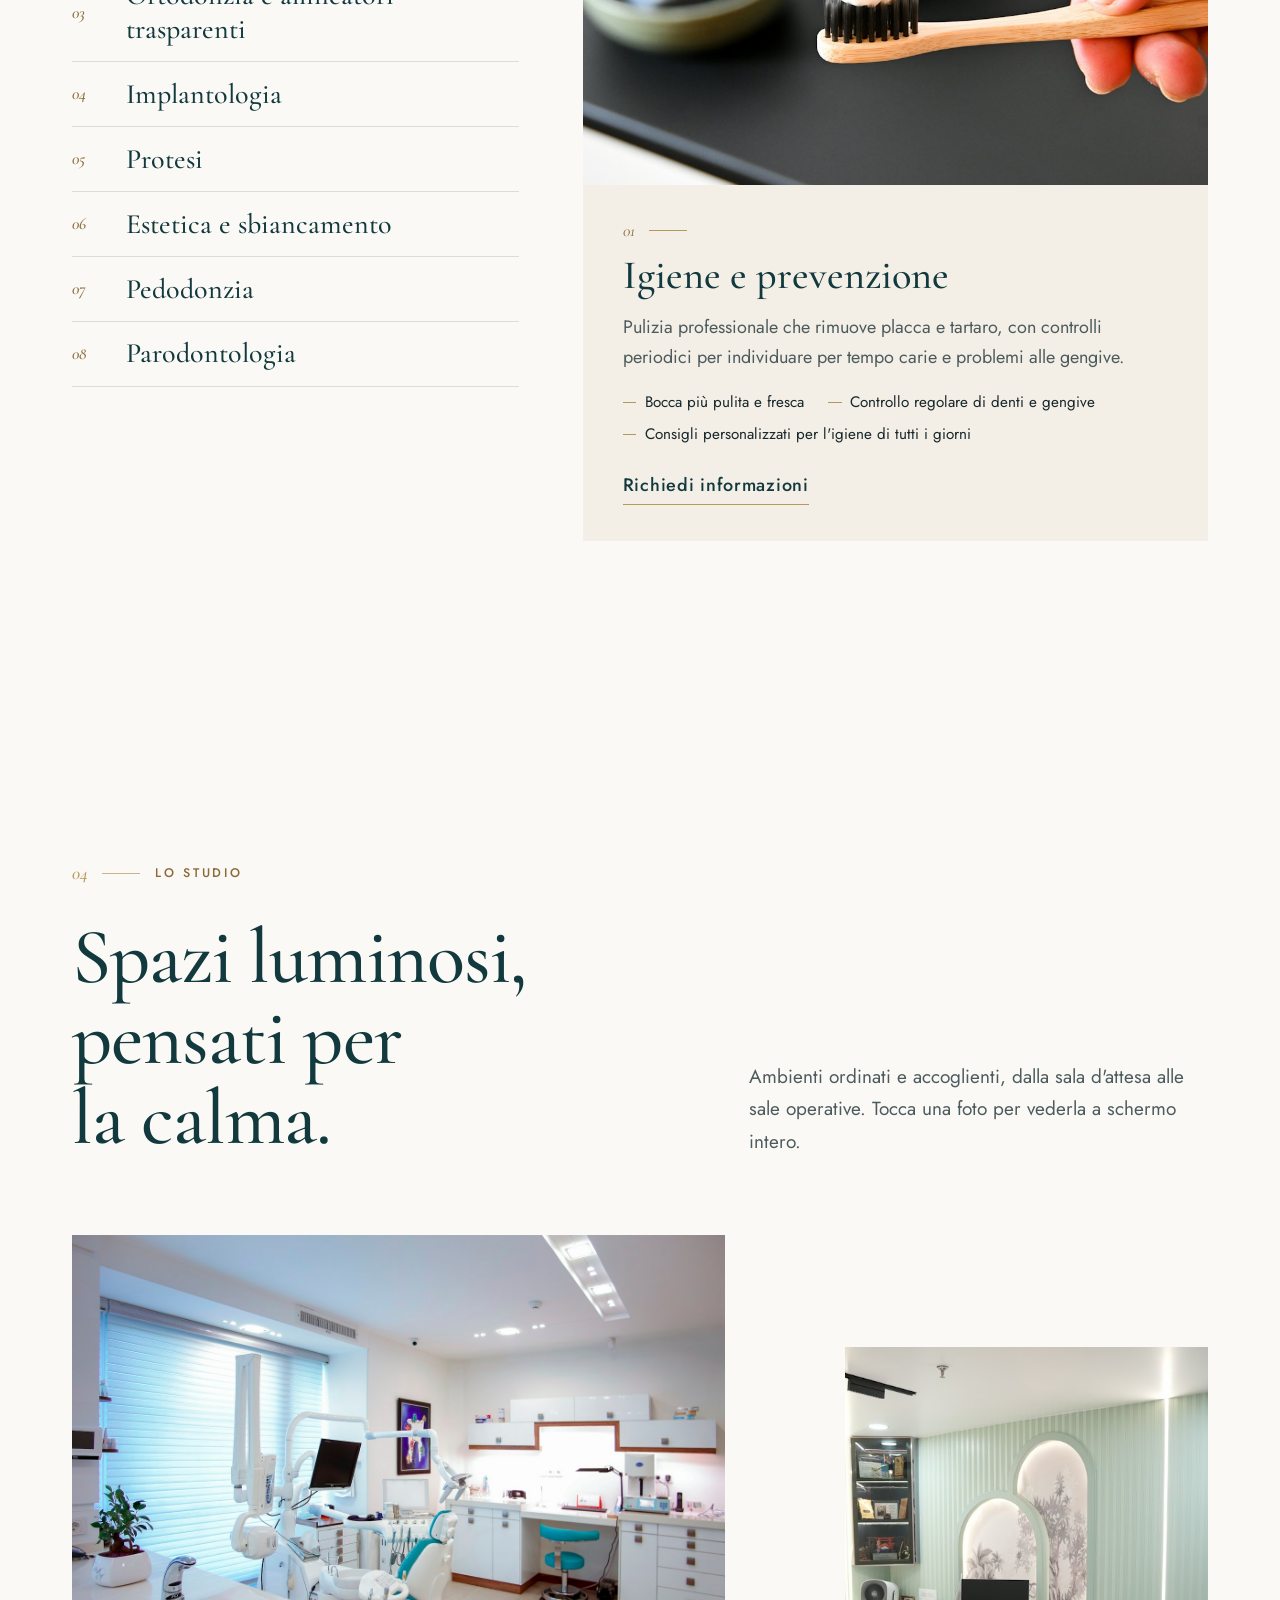
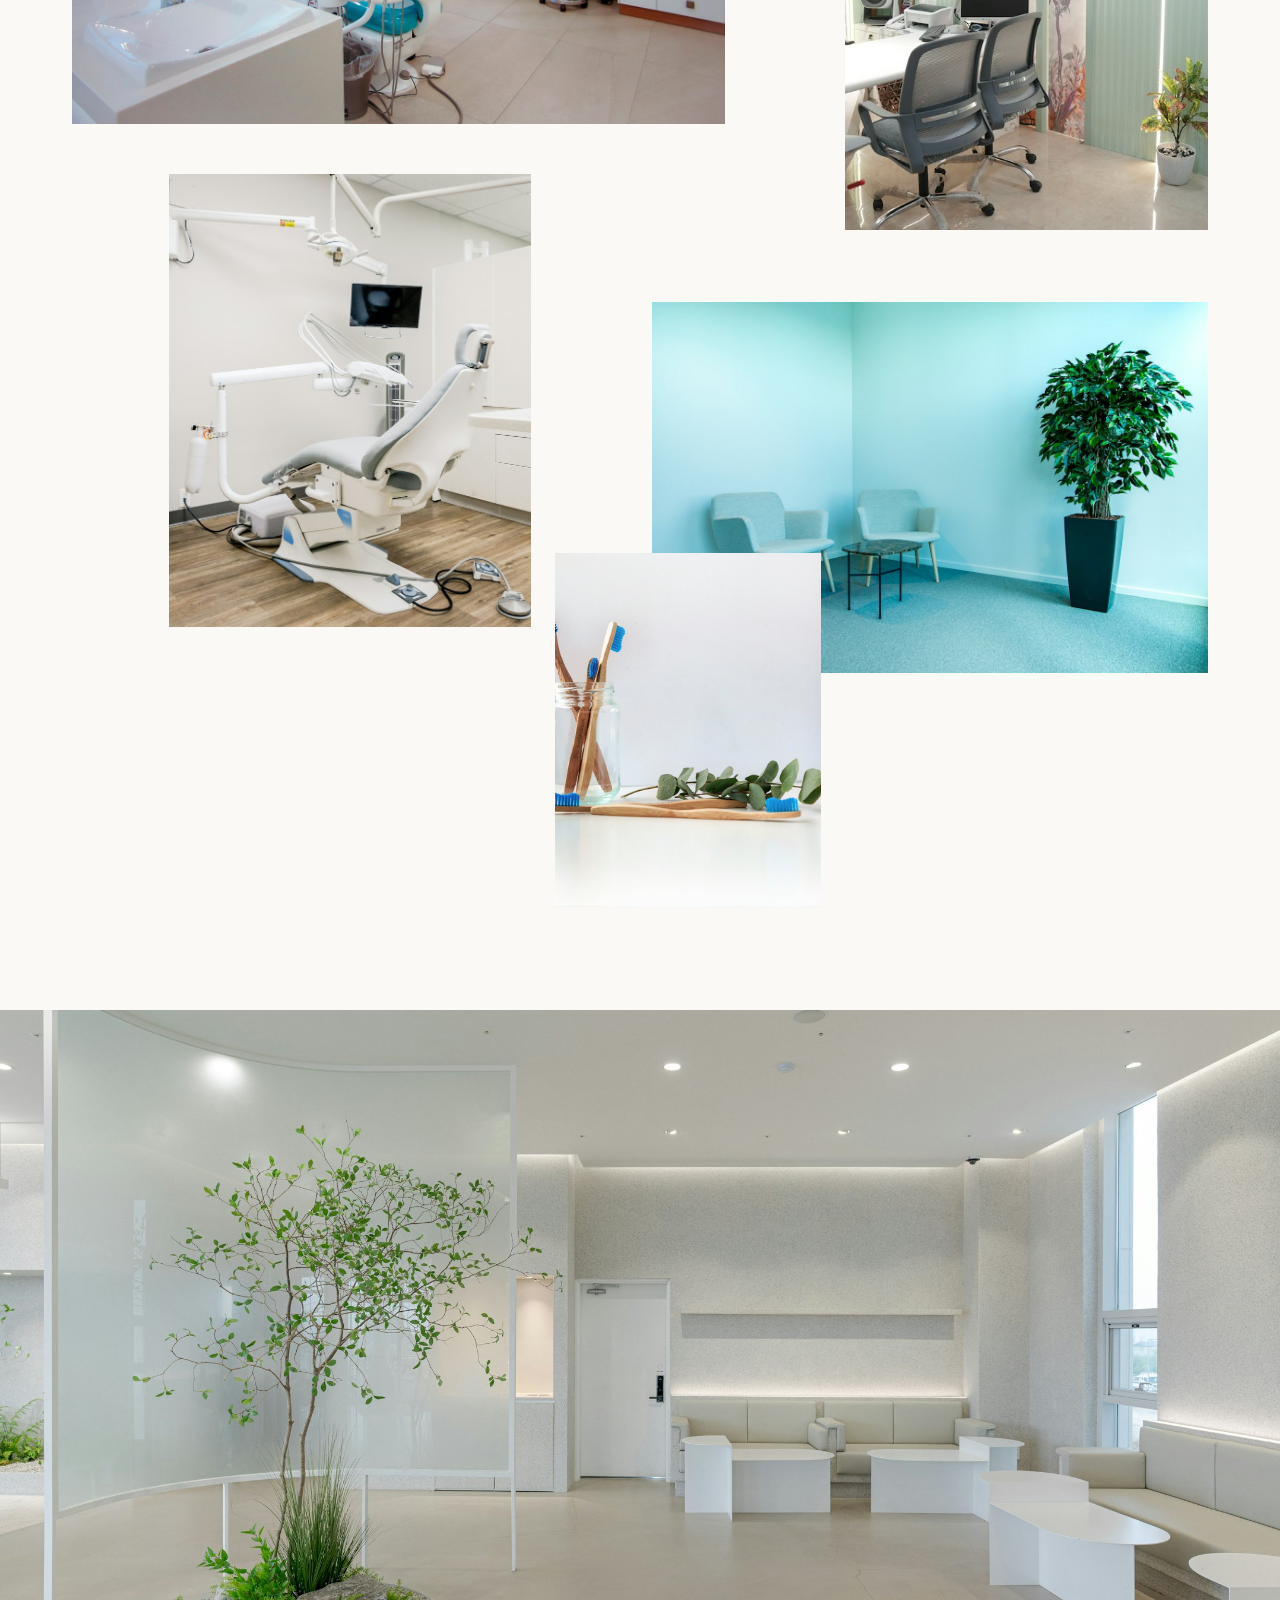
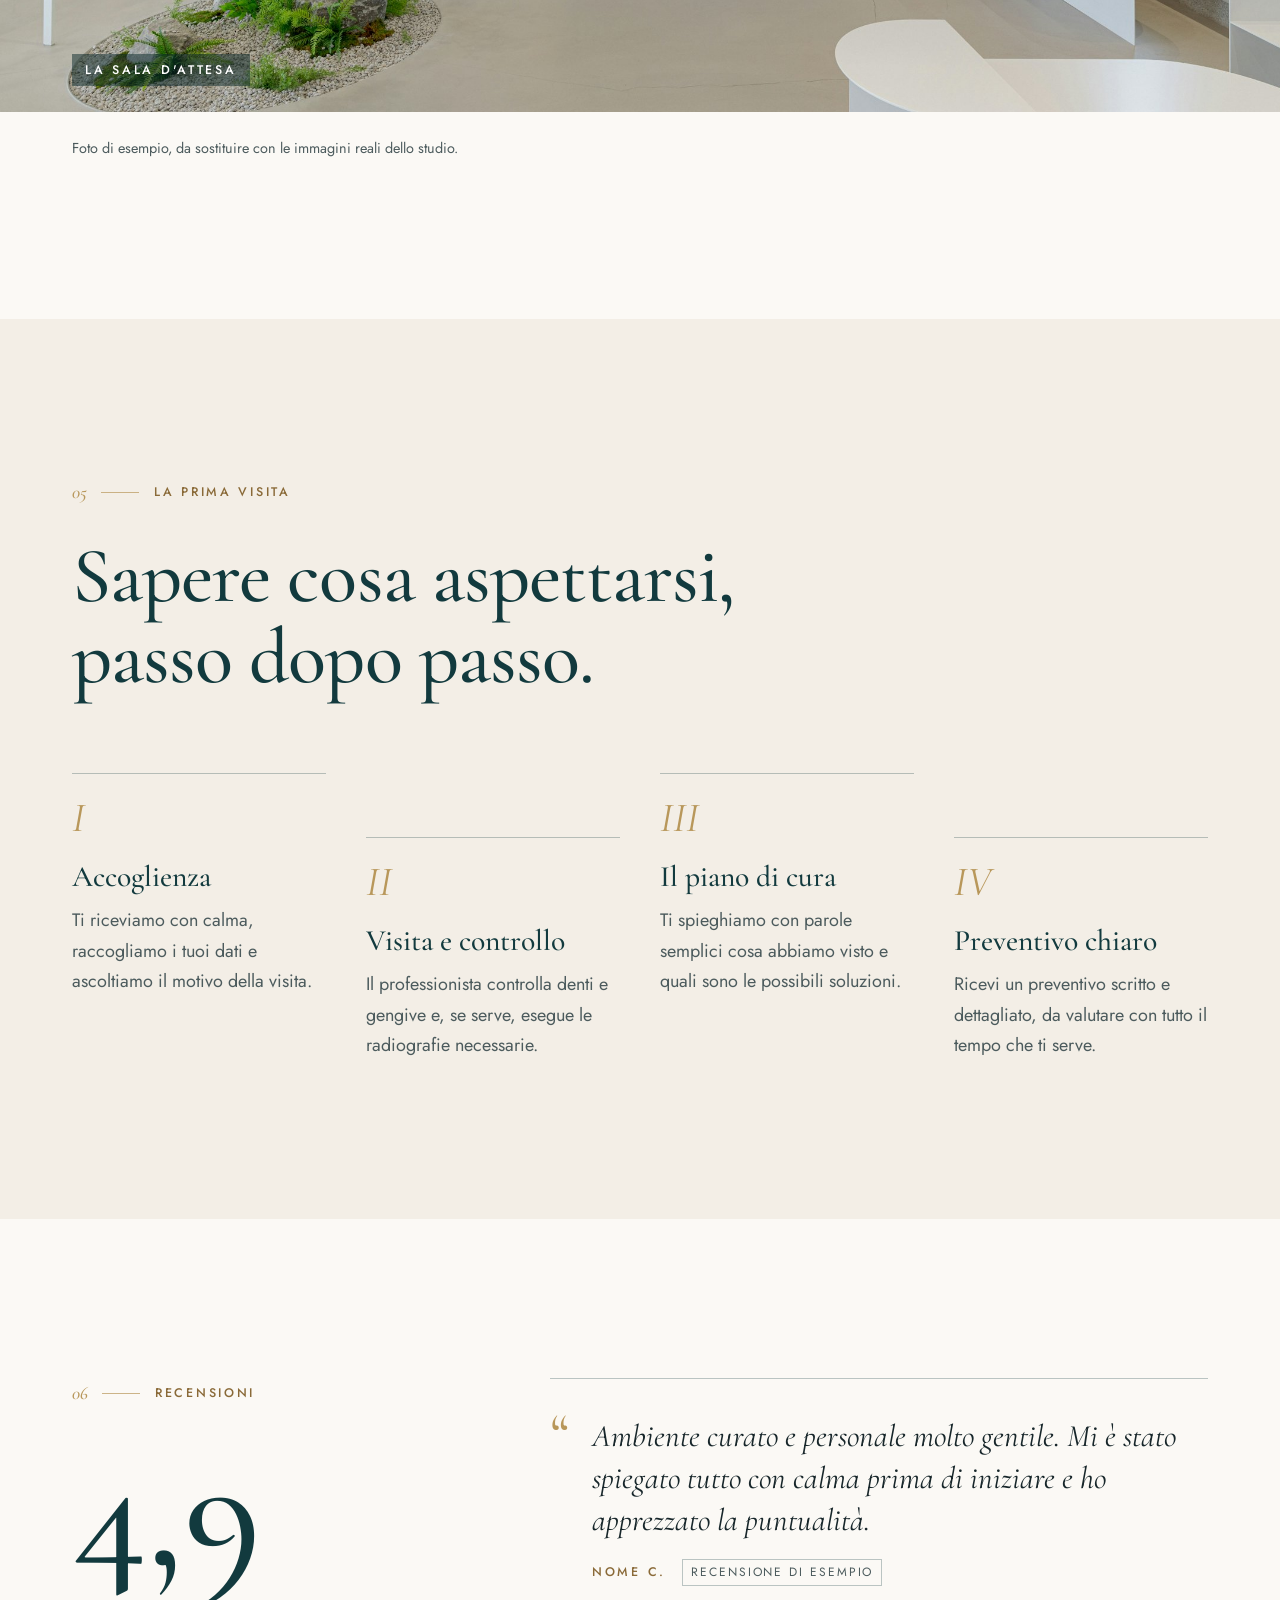
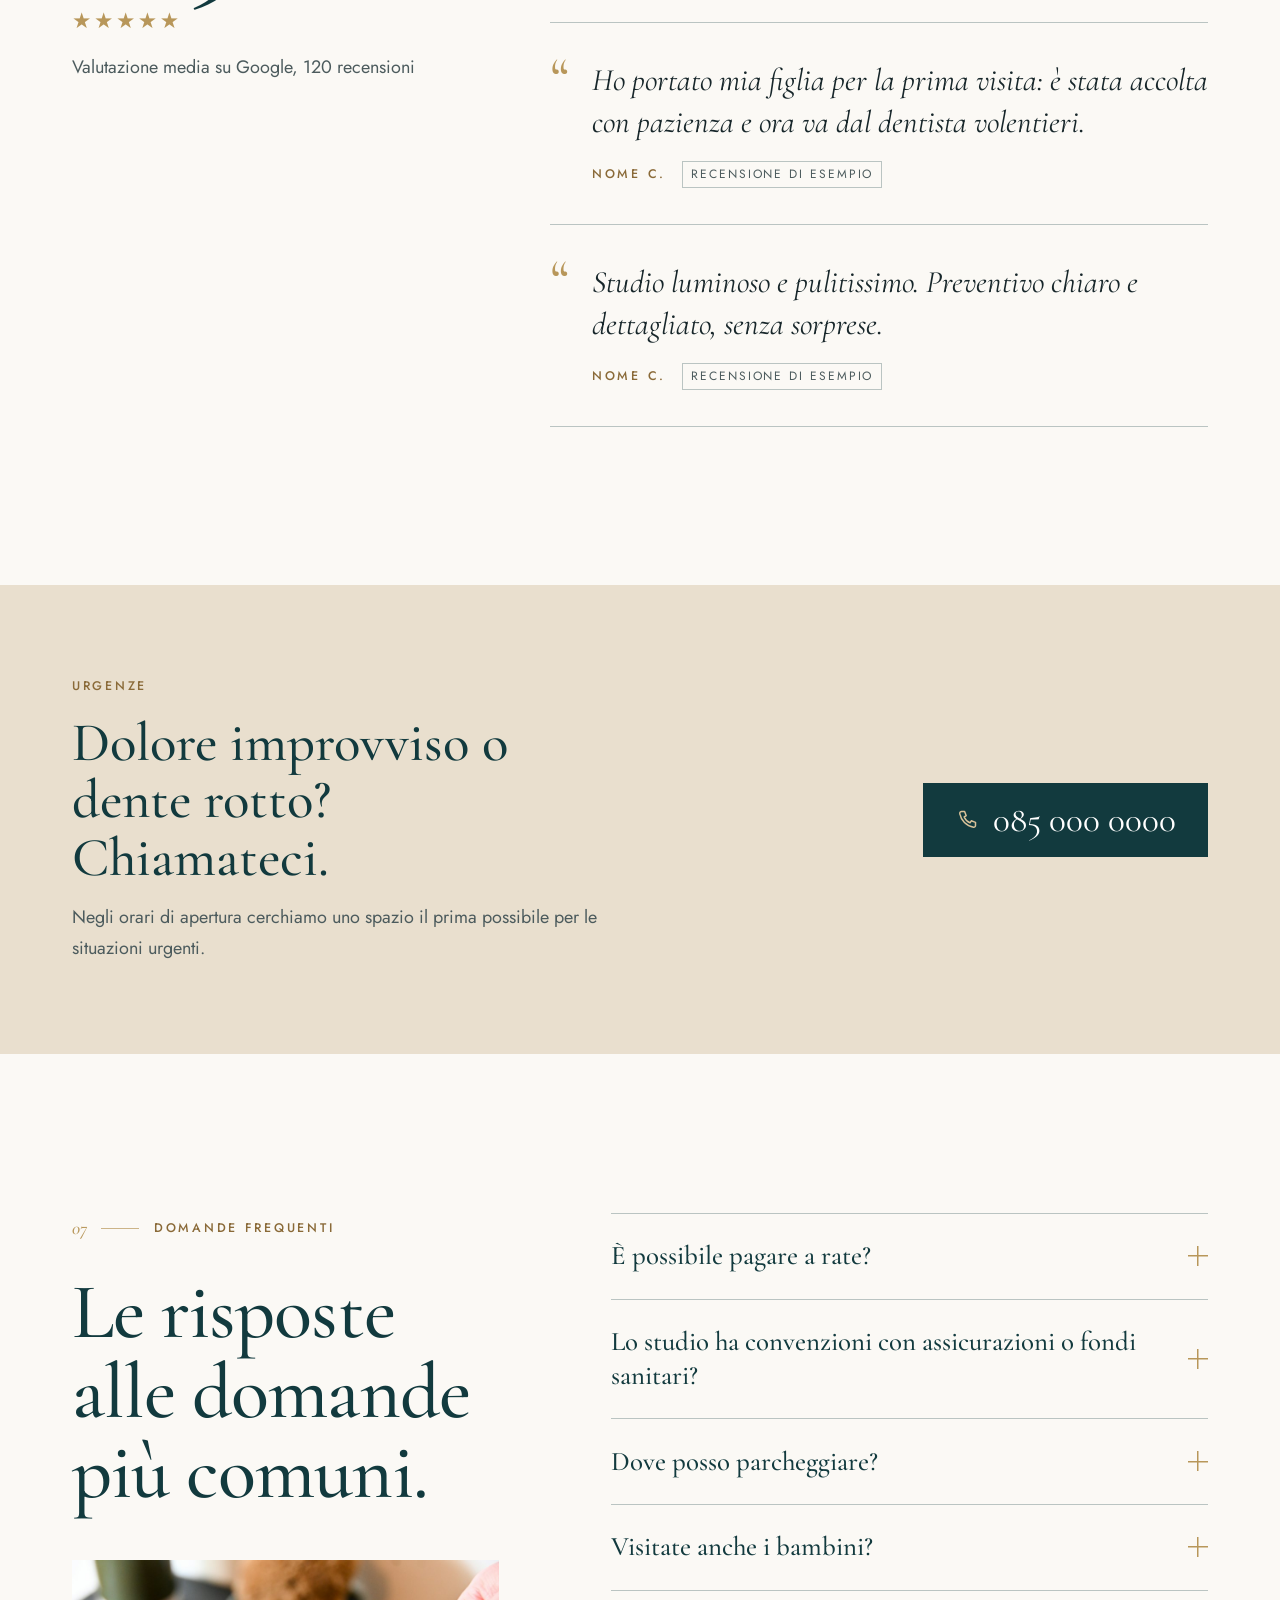
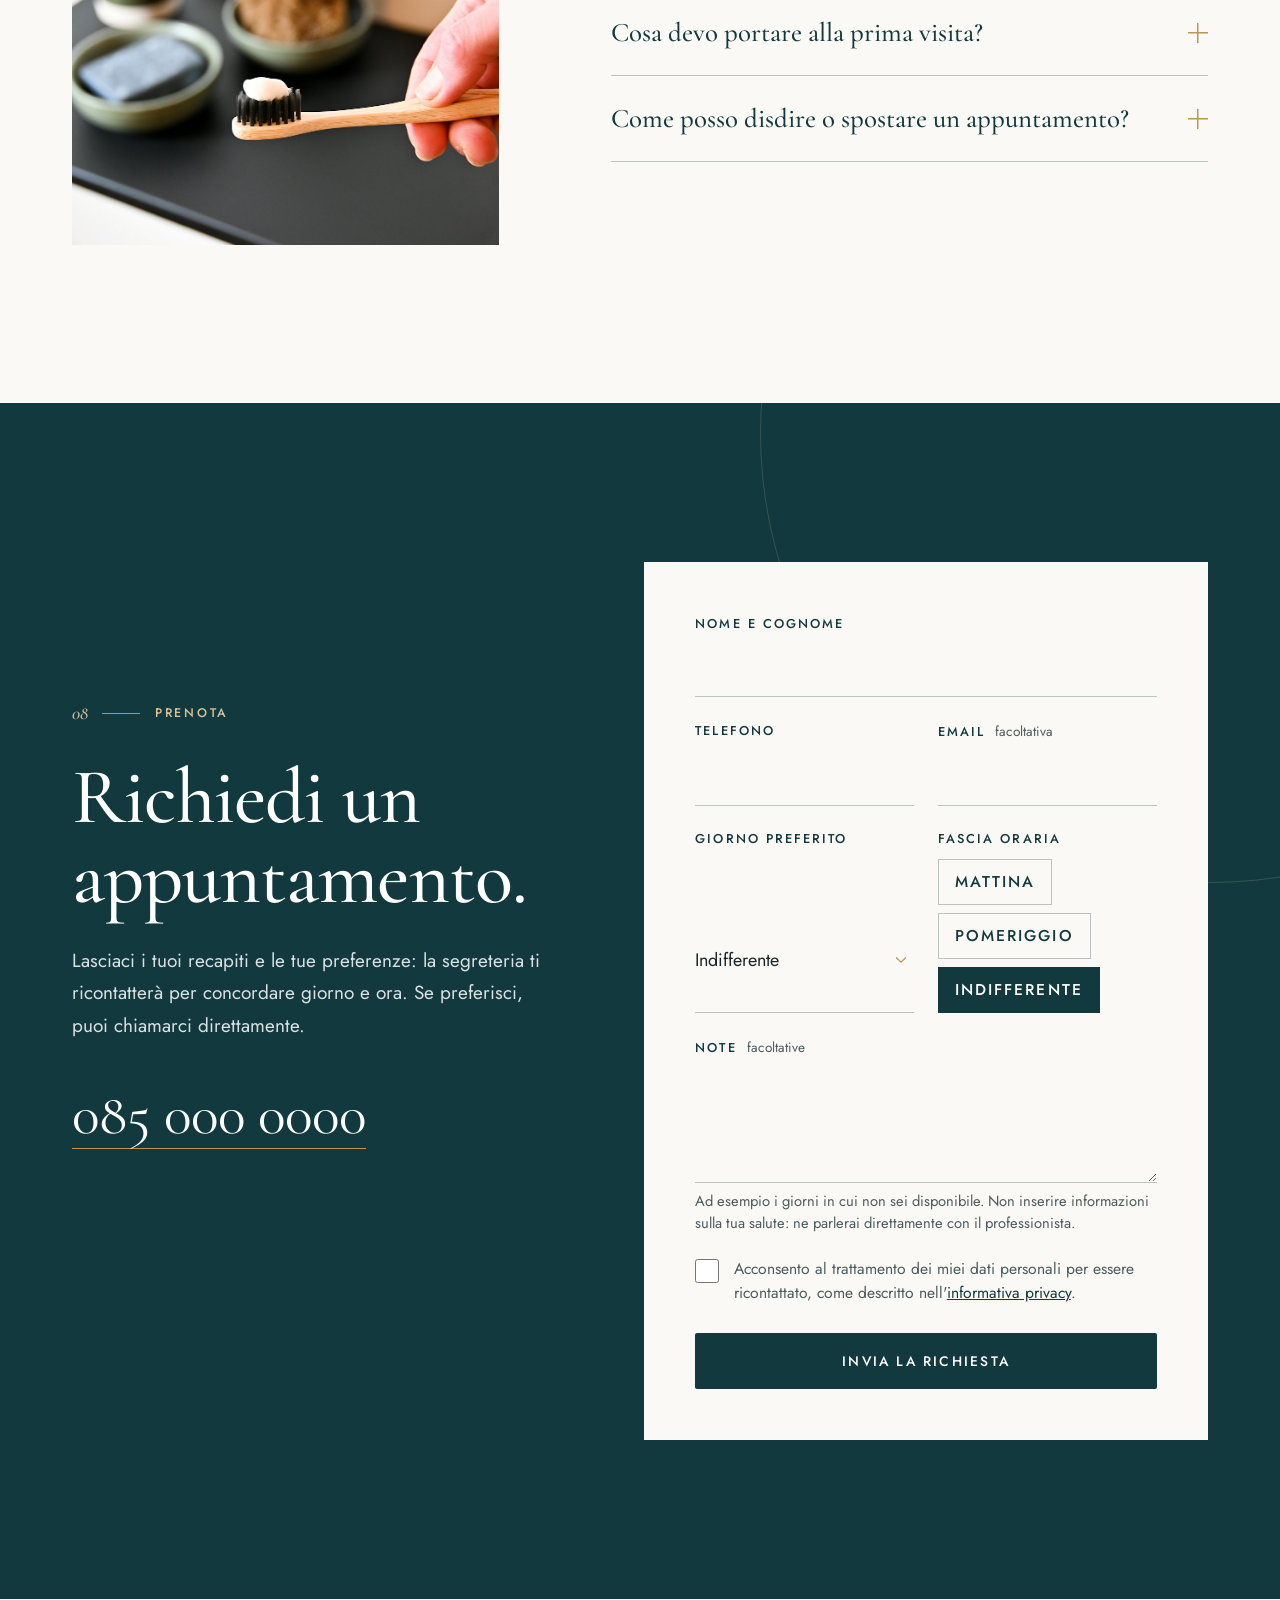
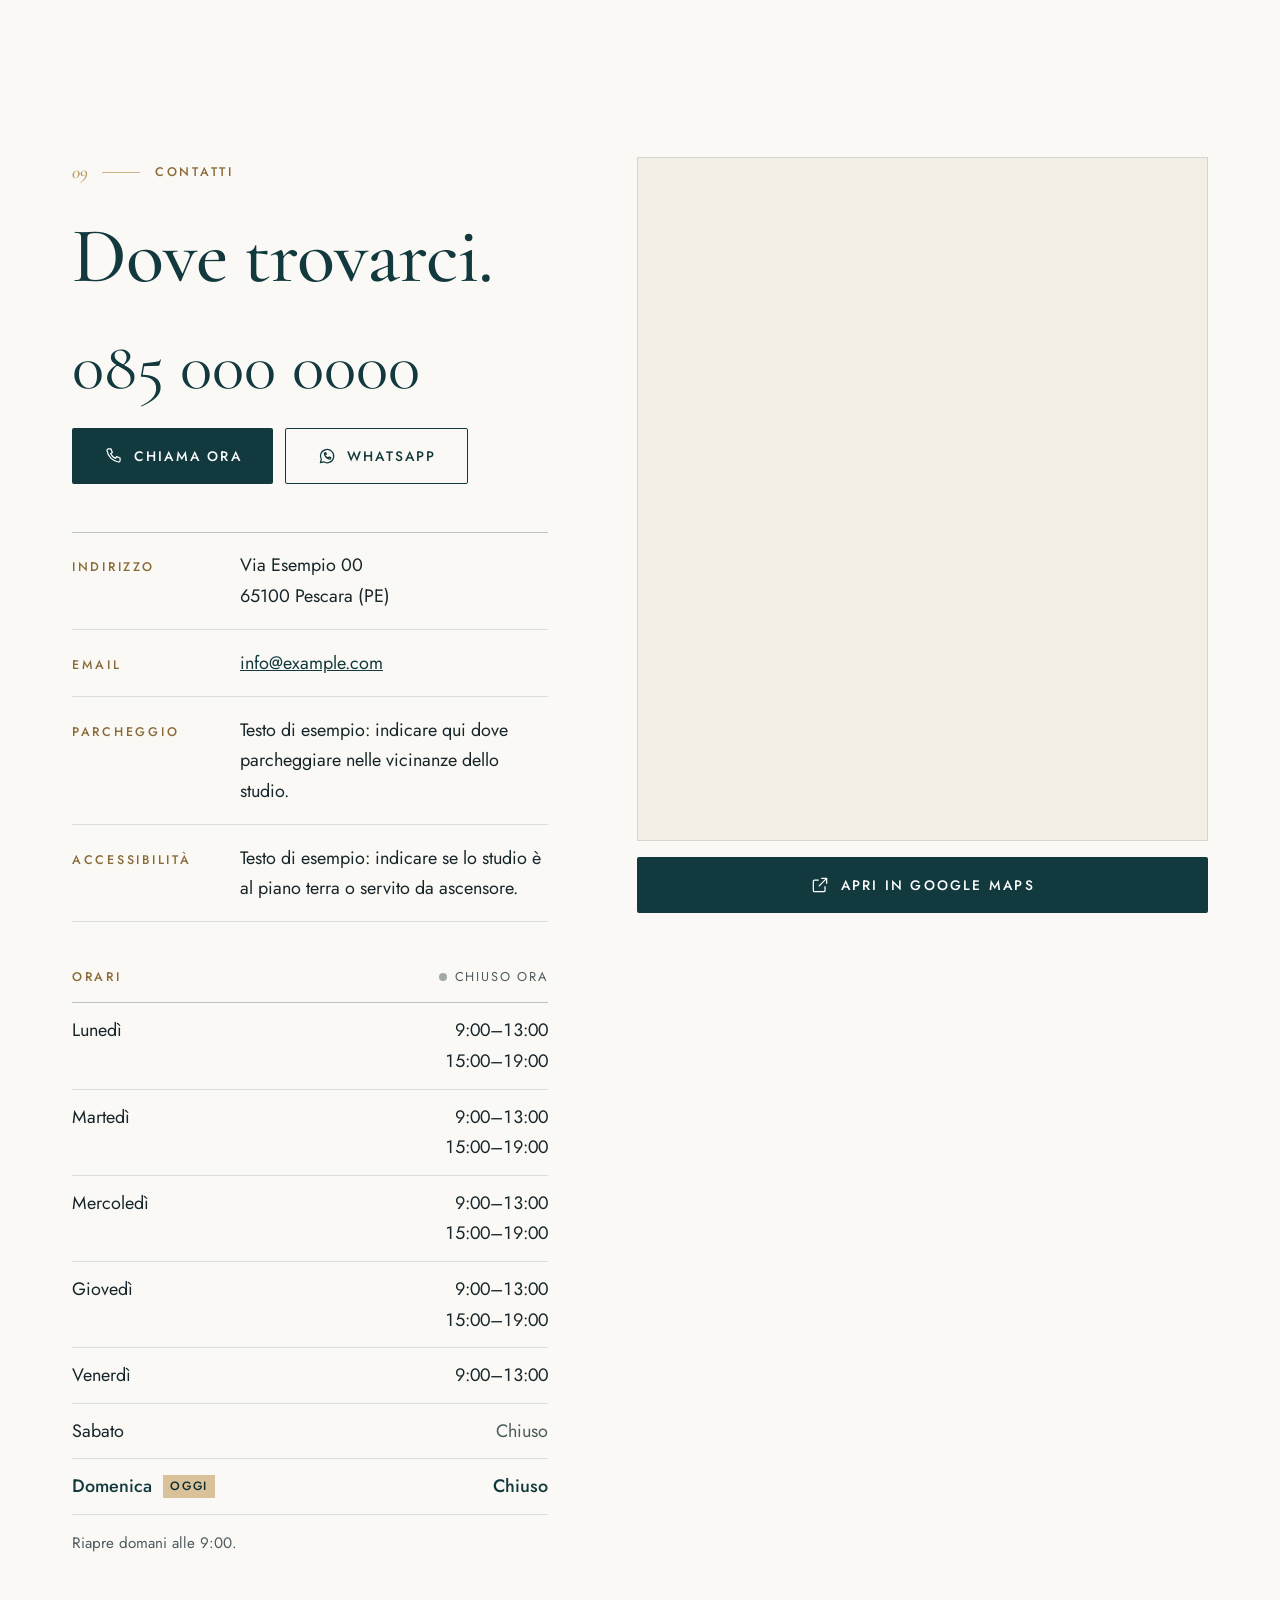
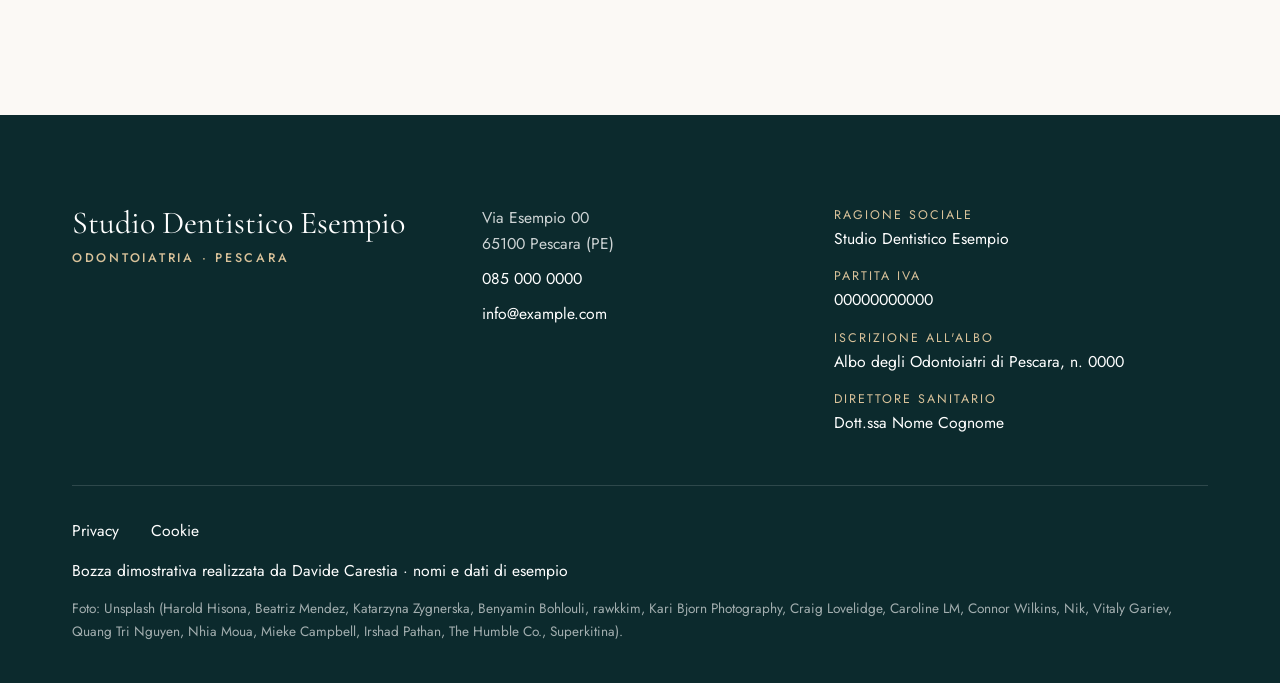
==== commit 3f2f18a9: "Lo studio: carosello orizzontale su telefono con puntini, lightbox invariata Co-Authored-By: Claude " ====
--- a/index.html
+++ b/index.html
@@ -219,13 +219,16 @@
           </div>
           <p class="section-head__text rv">Ambienti ordinati e accoglienti, dalla sala d'attesa alle sale operative. Tocca una foto per vederla a schermo intero.</p>
         </header>
-        <ul class="gallery">
+        <ul class="gallery" data-carousel aria-roledescription="carosello" aria-label="Foto dello studio">
           <li class="g g1 reveal-img" data-reveal="up"><button type="button" data-lightbox><img src="img/studio-moderno.jpg" alt="Ambulatorio con poltrona odontoiatrica e arredi bianchi" width="1600" height="1070" loading="lazy"></button></li>
           <li class="g g2 reveal-img" data-reveal="right"><button type="button" data-lightbox><img src="img/studio-ambulatorio-archi.jpg" alt="Ambulatorio luminoso con arredi chiari e archi decorativi" width="1000" height="667" loading="lazy"></button></li>
           <li class="g g3 reveal-img" data-reveal="up"><button type="button" data-lightbox><img src="img/poltrona.jpg" alt="Poltrona odontoiatrica in un ambulatorio con pavimento in legno" width="1400" height="933" loading="lazy"></button></li>
           <li class="g g4 reveal-img" data-reveal="left"><button type="button" data-lightbox><img src="img/angolo-attesa.jpg" alt="Angolo d'attesa con due poltroncine e una pianta" width="1200" height="800" loading="lazy"></button></li>
           <li class="g g5 reveal-img" data-reveal="up"><button type="button" data-lightbox><img src="img/dettaglio-spazzolini.jpg" alt="Spazzolini in bambù in un barattolo di vetro accanto a rami di eucalipto" width="1000" height="1000" loading="lazy"></button></li>
+          <!-- Solo su telefono: la foto della sala d'attesa diventa l'ultima slide del carosello -->
+          <li class="g g6 reveal-img" data-reveal="up"><button type="button" data-lightbox><img src="img/sala-attesa.jpg" alt="Sala d'attesa luminosa con sedute bianche e una pianta al centro" width="2200" height="1467" loading="lazy"></button></li>
         </ul>
+        <div class="gallery-dots" data-carousel-dots aria-label="Scegli la foto"></div>
       </div>
       <!-- Foto a tutta larghezza con parallax -->
       <figure class="wide reveal-img" data-reveal="up">
--- a/style.css
+++ b/style.css
@@ -406,6 +406,33 @@
   .g4 { grid-column: 7 / 13; aspect-ratio: 3 / 2; margin-top: 3rem; }
   .g5 { grid-column: 6 / 9; aspect-ratio: 3 / 4; margin-top: -9rem; }
 }
+.g6, .gallery-dots { display: none; }
+
+/* Telefono e tablet: carosello orizzontale con scorrimento a scatto */
+@media (max-width: 959px) {
+  .gallery {
+    display: flex; gap: 12px;
+    overflow-x: auto; overscroll-behavior-x: contain;
+    scroll-snap-type: x mandatory; scroll-padding-inline: var(--gutter);
+    margin-inline: calc(var(--gutter) * -1); padding-inline: var(--gutter);
+    scrollbar-width: none; -webkit-overflow-scrolling: touch;
+  }
+  .gallery::-webkit-scrollbar { display: none; }
+  .gallery .g { display: block; flex: 0 0 84%; aspect-ratio: 4 / 5; margin: 0; scroll-snap-align: start; }
+  .gallery .g:last-child { margin-right: calc(16% - 12px); } /* l'ultima foto può allinearsi a sinistra */
+  .gallery-dots { display: flex; justify-content: center; gap: 4px; margin-top: 1.1rem; }
+  .gallery-dots button {
+    width: 32px; height: 32px; padding: 0; border: 0; background: none;
+    display: grid; place-items: center;
+  }
+  .gallery-dots button::before {
+    content: ""; width: 7px; height: 7px; border-radius: 50%;
+    background: var(--line-strong); transition: background-color .3s var(--ease), transform .3s var(--ease-out);
+  }
+  .gallery-dots button[aria-current="true"]::before { background: var(--gold); transform: scale(1.35); }
+  .wide { display: none; } /* su telefono è l'ultima slide del carosello */
+}
+
 .wide { position: relative; margin-top: clamp(4rem, 8vw, 8rem); height: clamp(380px, 78vh, 820px); overflow: hidden; background: var(--sand); }
 .wide img { width: 100%; height: 124%; object-fit: cover; margin-top: -6%; }
 .wide__caption { position: absolute; left: 0; right: 0; bottom: 1.75rem; pointer-events: none; }
